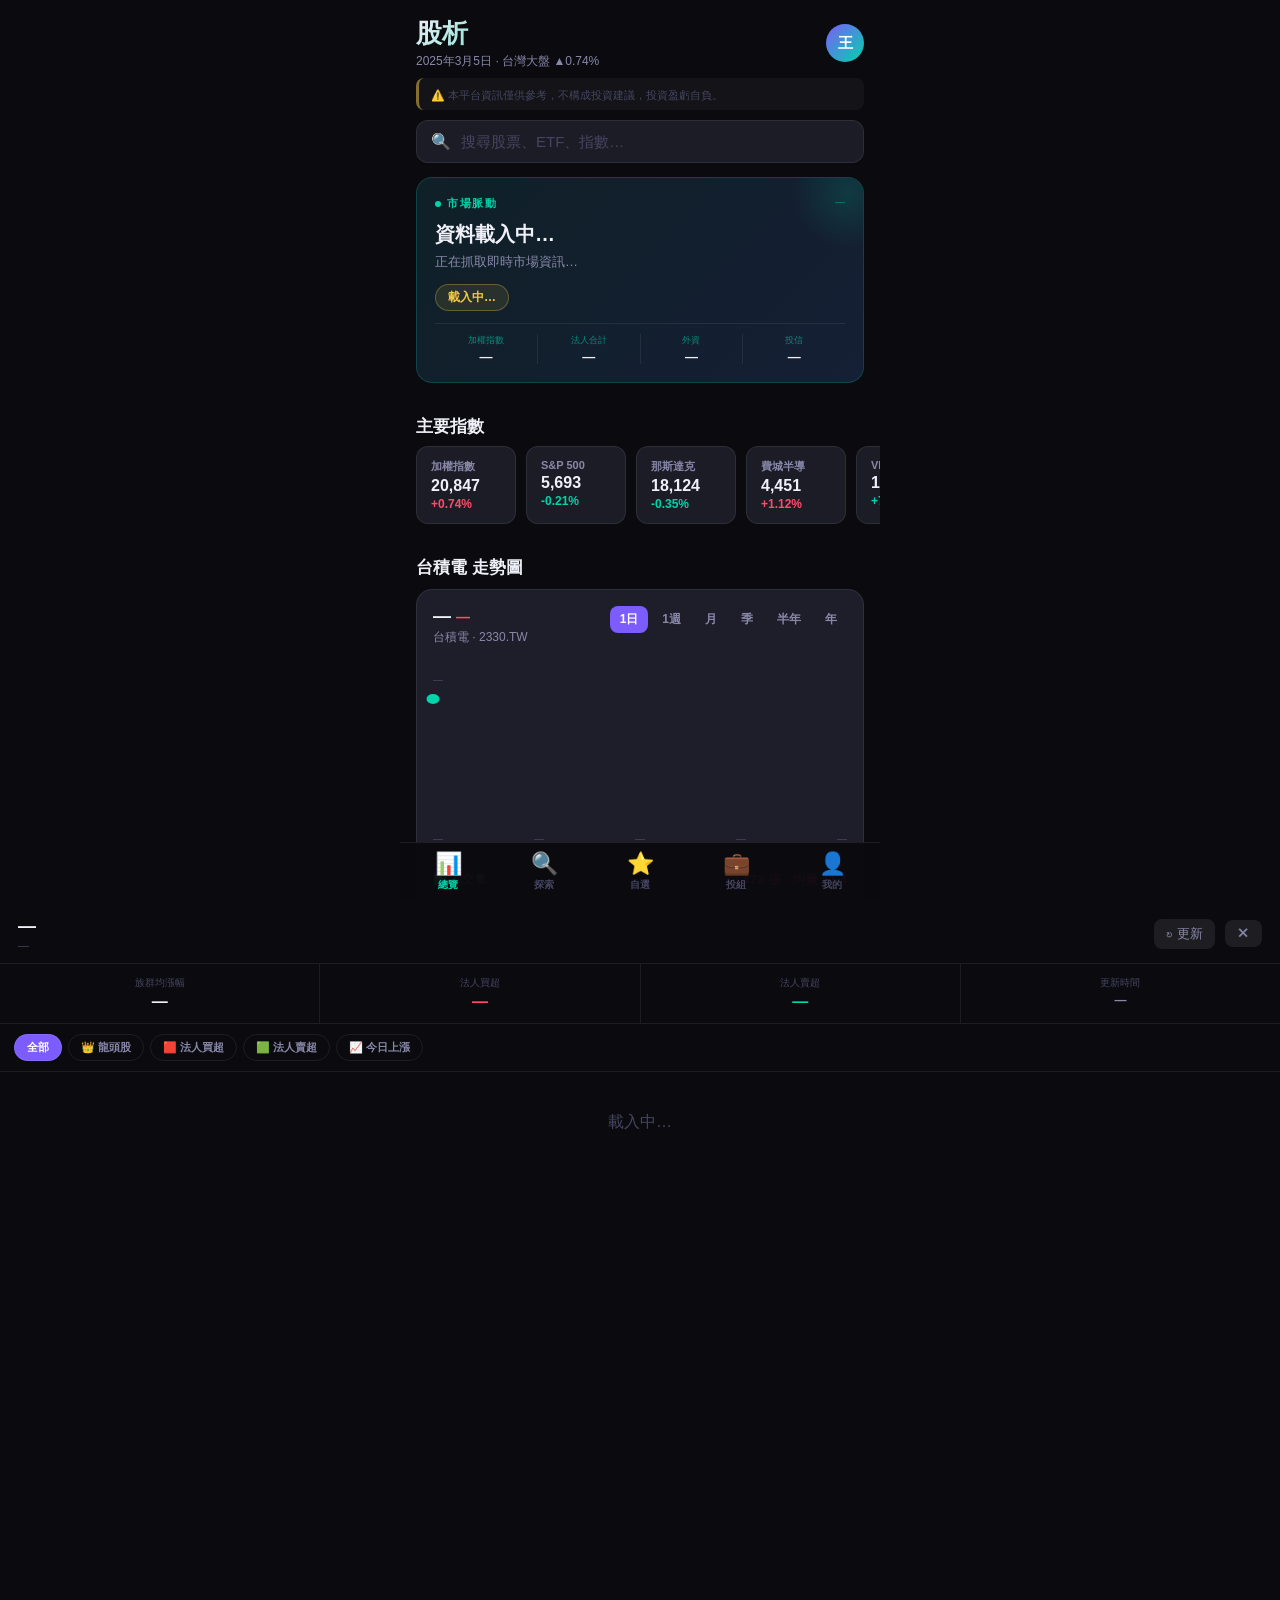
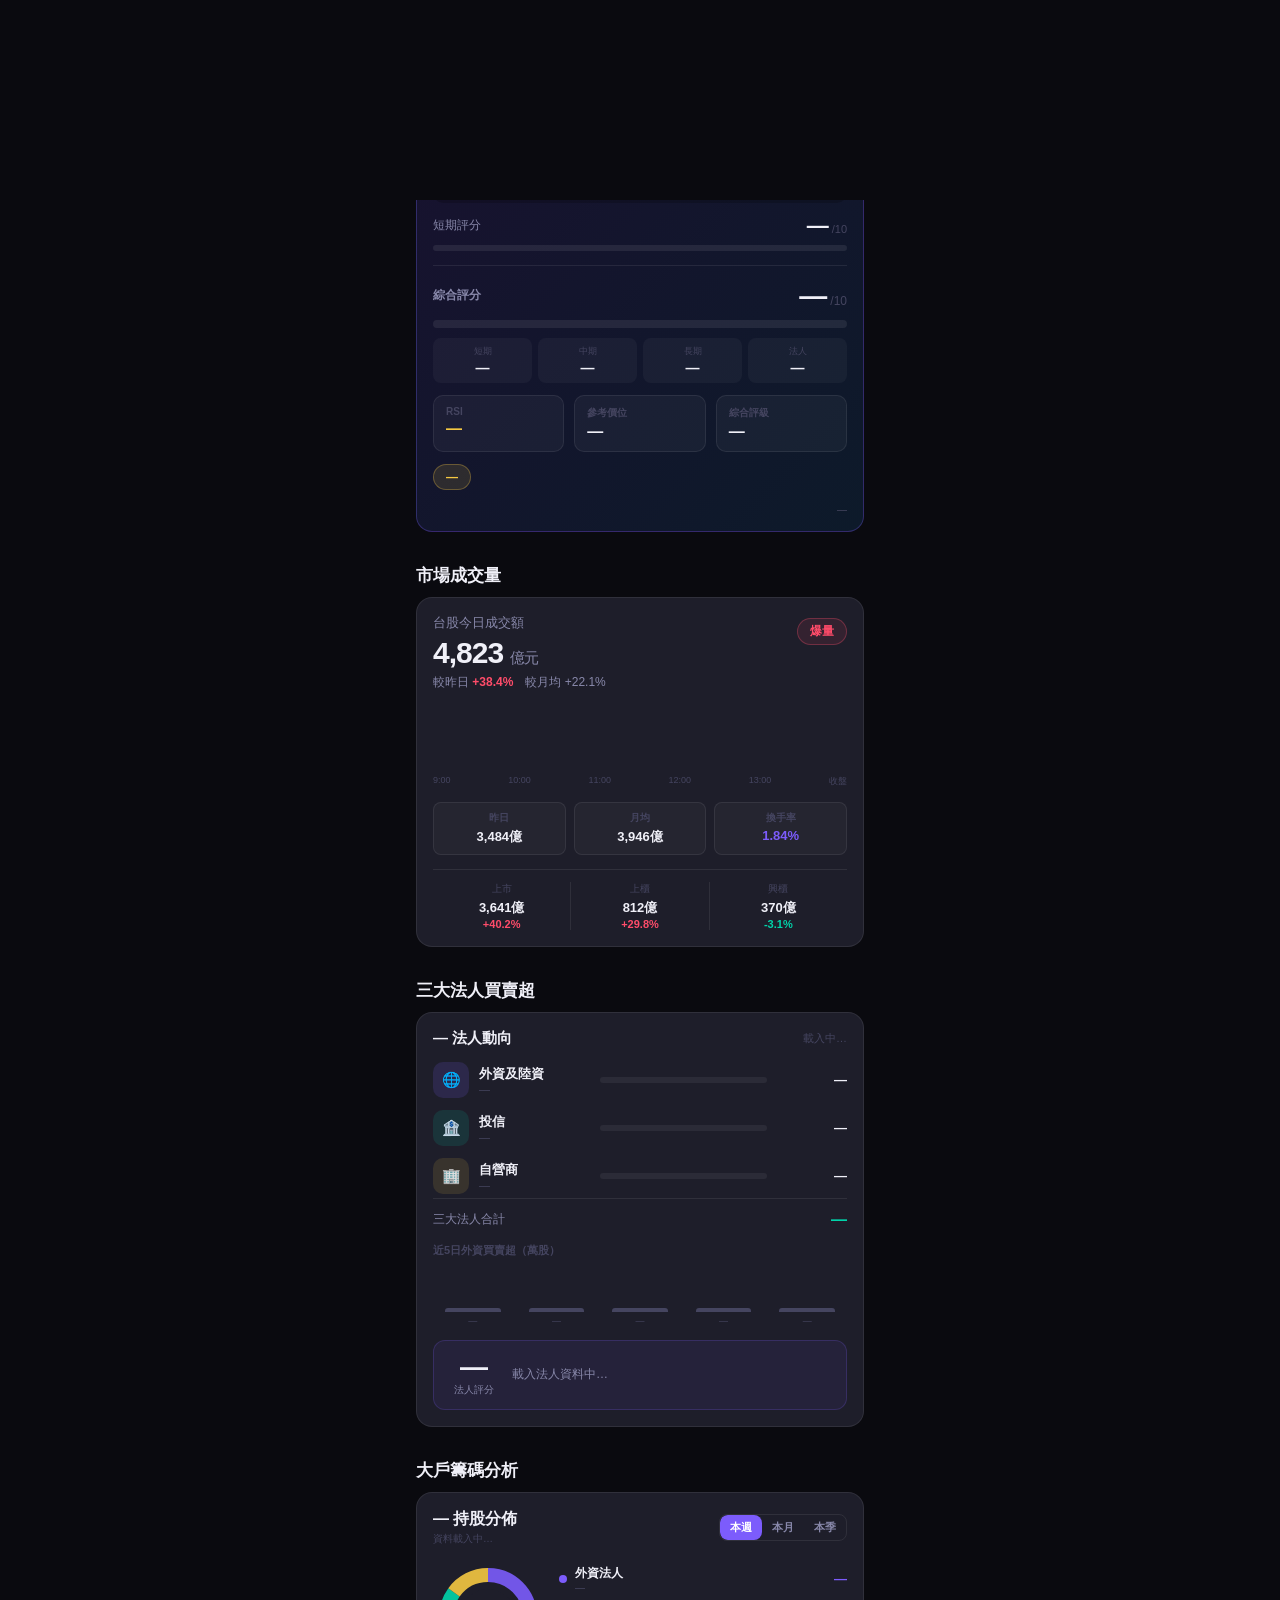
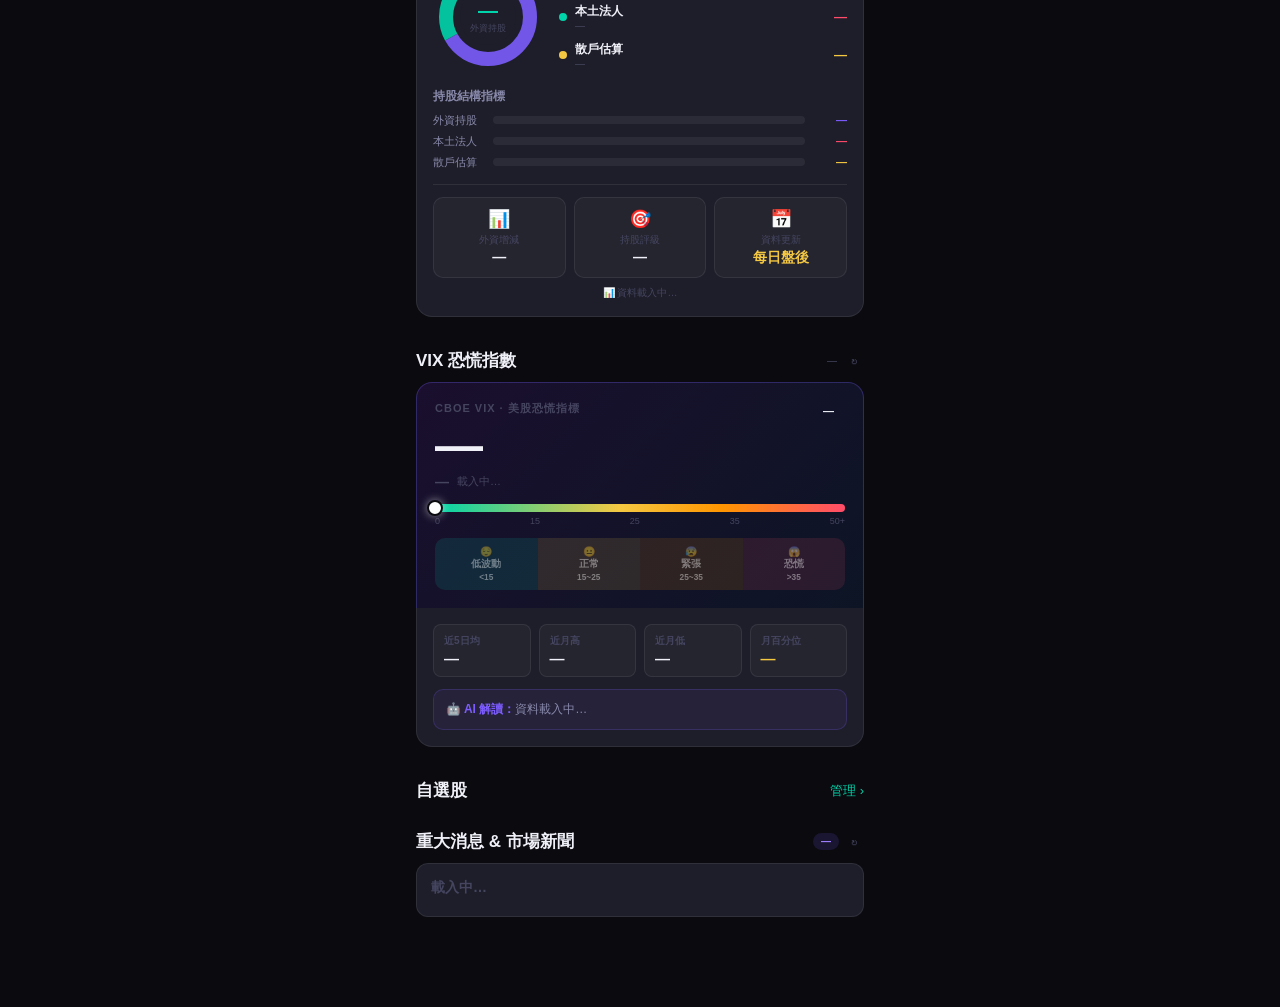
==== UPLOAD/index.html @ 4c070c3a "Add files via upload" ====
<!DOCTYPE html>
<html lang="zh-TW">
<head>
<meta charset="UTF-8">
<meta name="viewport" content="width=device-width, initial-scale=1, maximum-scale=1, user-scalable=no, viewport-fit=cover">
<title>股析 · StockAI</title>
<link rel="manifest" href="manifest.json">
<meta name="apple-mobile-web-app-capable" content="yes">
<meta name="apple-mobile-web-app-status-bar-style" content="black-translucent">
<meta name="apple-mobile-web-app-title" content="股析">
<meta name="theme-color" content="#0a0a0f">
<style>
*{margin:0;padding:0;box-sizing:border-box;-webkit-tap-highlight-color:transparent}
:root{
  --bg:#0a0a0f;--card:#1e1e2a;--surface:#1c1c26;
  --border:rgba(255,255,255,0.08);
  --green:#00d4aa;--red:#ff4c6a;--gold:#f5c842;--purple:#7c5cfc;
  --text:#f0f0f8;--text2:#8888aa;--text3:#454560;
}
html,body{background:var(--bg);color:var(--text);font-family:-apple-system,'Noto Sans TC',sans-serif;min-height:100vh;overflow-x:hidden}
#app{max-width:480px;margin:0 auto;padding-bottom:80px}
.page{display:none}.page.active{display:block}
.nav{position:fixed;bottom:0;left:50%;transform:translateX(-50%);width:100%;max-width:480px;background:rgba(10,10,15,0.96);border-top:1px solid var(--border);display:flex;z-index:999;padding-bottom:env(safe-area-inset-bottom,0px)}
.nav-btn{flex:1;display:flex;flex-direction:column;align-items:center;padding:10px 0 8px;gap:3px;cursor:pointer;border:none;background:none;color:var(--text3);transition:color .15s}
.nav-btn.active{color:var(--green)}
.nav-btn span:first-child{font-size:22px;line-height:1}
.nav-btn span:last-child{font-size:10px;font-weight:600}
.sec{display:flex;justify-content:space-between;align-items:center;padding:18px 16px 10px}
.sec h2{font-size:17px;font-weight:700}
.sec a{font-size:13px;color:var(--green);text-decoration:none}
.card{background:var(--card);border-radius:16px;border:1px solid var(--border);margin:0 16px 14px;padding:16px}
.header{display:flex;justify-content:space-between;align-items:center;padding:16px 16px 8px}
.header h1{font-size:26px;font-weight:800;background:linear-gradient(135deg,#f0f0f8,var(--green));-webkit-background-clip:text;-webkit-text-fill-color:transparent}
.header p{font-size:12px;color:var(--text2);margin-top:2px}
.avatar{width:38px;height:38px;border-radius:50%;background:linear-gradient(135deg,var(--purple),var(--green));display:flex;align-items:center;justify-content:center;font-weight:700;color:#fff;font-size:15px}
.search{margin:0 16px 14px;background:var(--surface);border-radius:12px;padding:11px 14px;display:flex;align-items:center;gap:10px;border:1px solid var(--border)}
.search input{background:none;border:none;outline:none;color:var(--text);font-size:15px;flex:1;font-family:inherit}
.search input::placeholder{color:var(--text3)}
#searchResults{display:none;margin:0 16px;background:var(--card);border-radius:12px;border:1px solid var(--border);overflow:hidden;margin-top:-10px;margin-bottom:14px;z-index:100;position:relative}
.pulse{background:linear-gradient(135deg,#0f2027,#151f35);border-radius:16px;margin:0 16px 14px;padding:18px;border:1px solid rgba(0,212,170,.2);position:relative;overflow:hidden}
.pulse::after{content:'';position:absolute;top:-40px;right:-40px;width:110px;height:110px;background:radial-gradient(circle,rgba(0,212,170,.15),transparent 70%);border-radius:50%}
.pulse-tag{font-size:11px;font-weight:700;color:var(--green);letter-spacing:1.5px;text-transform:uppercase;display:flex;align-items:center;gap:6px;margin-bottom:8px}
.dot{width:6px;height:6px;border-radius:50%;background:var(--green);animation:blink 1.5s infinite}
@keyframes blink{0%,100%{opacity:1}50%{opacity:.2}}
.pulse h3{font-size:20px;font-weight:700;margin-bottom:4px}
.pulse p{font-size:13px;color:var(--text2);margin-bottom:12px;line-height:1.5}
.chips-row{display:flex;gap:8px;flex-wrap:wrap}
.chip{padding:4px 12px;border-radius:999px;font-size:12px;font-weight:600;border:1px solid}
.chip.up{background:rgba(255,76,106,.1);color:var(--red);border-color:rgba(255,76,106,.3)}
.chip.dn{background:rgba(0,212,170,.1);color:var(--green);border-color:rgba(0,212,170,.3)}
.chip.nt{background:rgba(245,200,66,.1);color:var(--gold);border-color:rgba(245,200,66,.3)}
.index-row{display:flex;gap:10px;padding:0 16px 14px;overflow-x:auto;scrollbar-width:none}
.index-row::-webkit-scrollbar{display:none}
.idx{background:var(--surface);border-radius:12px;padding:12px 14px;min-width:100px;flex-shrink:0;border:1px solid var(--border)}
.idx .n{font-size:11px;color:var(--text2);font-weight:600}
.idx .v{font-size:16px;font-weight:700;margin:3px 0 2px}
.idx .c{font-size:12px;font-weight:600}
.stocks{display:flex;gap:12px;padding:0 16px 14px;overflow-x:auto;scrollbar-width:none}
.stocks::-webkit-scrollbar{display:none}
.scard{background:var(--card);border-radius:16px;padding:14px;min-width:148px;flex-shrink:0;border:1px solid var(--border);cursor:pointer;transition:border-color .2s,transform .15s;user-select:none}
.scard:active{transform:scale(.96)}
.scard.sel{border-color:rgba(0,212,170,.5);background:linear-gradient(135deg,#182830,#1e1e2a)}
.scard .tk{font-size:11px;color:var(--text2);font-weight:700;letter-spacing:.5px}
.scard .nm{font-size:14px;font-weight:600;margin:3px 0 8px}
.scard .pr{font-size:22px;font-weight:800;letter-spacing:-.5px}
.scard .ch{font-size:13px;font-weight:600;margin-top:2px}
.spark{margin-top:10px;height:36px}
.spark svg{width:100%;height:100%}
.chart-card{background:var(--card);border-radius:16px;margin:0 16px 14px;padding:16px;border:1px solid var(--border);position:relative}
.chart-top{display:flex;justify-content:space-between;align-items:flex-start;margin-bottom:14px}
.chart-top h3{font-size:18px;font-weight:800}
.chart-top p{font-size:12px;color:var(--text2);margin-top:2px}
.tabs{display:flex;gap:4px}
.tab{padding:5px 10px;border-radius:8px;font-size:12px;font-weight:600;color:var(--text2);background:none;border:none;cursor:pointer;font-family:inherit;transition:all .15s}
.tab.active{background:var(--purple);color:#fff}
.chart-area{width:100%;height:130px;display:block;overflow:visible}
.chart-time{display:flex;justify-content:space-between;font-size:10px;color:var(--text3);margin-top:4px}
.vol-sec{border-top:1px solid var(--border);margin-top:14px;padding-top:12px}
.vol-head{display:flex;justify-content:space-between;align-items:center;margin-bottom:8px}
.vol-head span:first-child{font-size:11px;font-weight:700;color:var(--text2);text-transform:uppercase;letter-spacing:.8px}
.vol-head span:last-child{font-size:13px;font-weight:700}
.vol-bars{display:flex;align-items:flex-end;gap:3px;height:48px}
.vb{flex:1;border-radius:3px 3px 0 0;min-height:3px;transition:height .5s ease}
.vol-signal{font-size:12px;color:var(--text2);margin-top:8px;line-height:1.5}
.ai-card{background:linear-gradient(135deg,#1a1030,#0d1a2a);border-radius:16px;margin:0 16px 14px;padding:16px;border:1px solid rgba(124,92,252,.3)}
.ai-tag{font-size:11px;font-weight:700;color:var(--purple);text-transform:uppercase;letter-spacing:1.5px;margin-bottom:8px}
.ai-card h3{font-size:16px;font-weight:700;margin-bottom:8px}
.ai-card p{font-size:13px;color:var(--text2);line-height:1.7;margin-bottom:14px}
.metrics{display:flex;gap:10px}
.metric{flex:1;background:rgba(255,255,255,.04);border-radius:10px;padding:10px 12px;border:1px solid var(--border)}
.metric .ml{font-size:10px;color:var(--text3);font-weight:600;text-transform:uppercase}
.metric .mv{font-size:16px;font-weight:700;margin-top:3px}
.sig{display:inline-flex;align-items:center;gap:4px;padding:5px 12px;border-radius:999px;font-size:12px;font-weight:700;margin-top:12px;border:1px solid;cursor:pointer}
.sig.buy{background:rgba(255,76,106,.12);color:var(--red);border-color:rgba(255,76,106,.3)}
.sig.sell{background:rgba(0,212,170,.12);color:var(--green);border-color:rgba(0,212,170,.3)}
.sig.hold{background:rgba(245,200,66,.12);color:var(--gold);border-color:rgba(245,200,66,.3)}
.inst-row-item{display:flex;align-items:center;gap:10px;margin-bottom:12px}
.inst-icon{width:36px;height:36px;border-radius:10px;display:flex;align-items:center;justify-content:center;font-size:15px;flex-shrink:0}
.inst-nm{font-size:13px;font-weight:600}
.inst-sub{font-size:11px;color:var(--text3)}
.bar-wrap{flex:1.5}
.bar-track{height:6px;background:rgba(255,255,255,.06);border-radius:999px;overflow:hidden}
.bar-fill{height:100%;border-radius:999px;transition:width .8s ease}
.inst-amt{font-size:13px;font-weight:700;text-align:right;min-width:70px}
.inst-total{display:flex;justify-content:space-between;padding-top:12px;border-top:1px solid var(--border);margin-top:4px}
.inst-total span:first-child{font-size:12px;color:var(--text2)}
.inst-total span:last-child{font-size:16px;font-weight:700;color:var(--green)}
.five-day{display:flex;gap:4px;margin-top:14px}
.fd-col{flex:1;display:flex;flex-direction:column;align-items:center;gap:4px}
.fd-bar-wrap{height:40px;width:100%;display:flex;align-items:flex-end;justify-content:center}
.fd-bar{width:70%;border-radius:3px 3px 0 0}
.fd-bar.pos{background:var(--red);opacity:.8}
.fd-bar.neg{background:var(--green);opacity:.8;border-radius:0 0 3px 3px;align-self:flex-start}
.fd-lbl{font-size:9px;color:var(--text3)}
.donut-wrap{display:flex;align-items:center;gap:16px;margin-bottom:16px}
.donut{position:relative;width:110px;height:110px;flex-shrink:0}
.donut svg{width:110px;height:110px}
.donut-center{position:absolute;top:50%;left:50%;transform:translate(-50%,-50%);text-align:center}
.donut-center .dp{font-size:20px;font-weight:800;color:var(--green)}
.donut-center .dl{font-size:9px;color:var(--text3)}
.legend{flex:1;display:flex;flex-direction:column;gap:10px}
.leg-row{display:flex;align-items:center;gap:8px}
.leg-dot{width:8px;height:8px;border-radius:50%;flex-shrink:0}
.leg-nm{font-size:12px;font-weight:600}
.leg-sub{font-size:10px;color:var(--text3)}
.leg-pct{font-size:13px;font-weight:700;margin-left:auto}
.conc-row{display:flex;align-items:center;gap:8px;margin-bottom:6px}
.conc-lbl{font-size:11px;color:var(--text2);width:52px;flex-shrink:0}
.conc-track{flex:1;height:8px;background:rgba(255,255,255,.06);border-radius:999px;overflow:hidden}
.conc-fill{height:100%;border-radius:999px;transition:width .8s ease}
.conc-val{font-size:11px;font-weight:700;width:34px;text-align:right}
.trend-boxes{display:flex;gap:8px;margin-top:14px;padding-top:12px;border-top:1px solid var(--border)}
.tbox{flex:1;background:rgba(255,255,255,.03);border-radius:10px;padding:10px;border:1px solid var(--border);text-align:center}
.tbox .ti{font-size:18px;margin-bottom:3px}
.tbox .tl{font-size:10px;color:var(--text3)}
.tbox .tv{font-size:14px;font-weight:700;margin-top:2px}
.vix-wrap{margin:0 16px 14px}
/* ── 先行指標 ── */
.leading-card{background:var(--card);border-radius:16px;margin:0 16px 14px;padding:16px;border:1px solid var(--border)}
.li-analysis{background:rgba(124,92,252,.08);border:1px solid rgba(124,92,252,.2);border-radius:10px;padding:11px 13px;font-size:12px;color:var(--text2);line-height:1.7}
.li-tab{transition:all .2s}
.vix-top{background:linear-gradient(135deg,#1a0f2e,#0d1525);border-radius:16px 16px 0 0;padding:18px;border:1px solid rgba(124,92,252,.3);border-bottom:none;position:relative;overflow:hidden}
.vix-bottom{background:var(--card);border-radius:0 0 16px 16px;padding:16px;border:1px solid var(--border);border-top:none}
.vix-num{font-size:48px;font-weight:800;letter-spacing:-2px;line-height:1}
.vix-unit{font-size:16px;font-weight:500;color:var(--text2)}
.vix-badge{padding:4px 10px;border-radius:999px;font-size:11px;font-weight:700;letter-spacing:1px}
.vix-badge.low{background:rgba(0,212,170,.15);color:var(--green);border:1px solid rgba(0,212,170,.3)}
.gauge-track{height:8px;border-radius:999px;background:linear-gradient(90deg,#00d4aa 0%,#f5c842 45%,#ff9500 70%,#ff4c6a 100%);position:relative;margin:14px 0 4px}
.gauge-needle{position:absolute;top:50%;transform:translateX(-50%) translateY(-50%);width:16px;height:16px;background:#fff;border-radius:50%;border:2px solid var(--bg);box-shadow:0 0 8px rgba(255,255,255,.5);transition:left .8s cubic-bezier(.34,1.56,.64,1)}
.gauge-labels{display:flex;justify-content:space-between;font-size:9px;color:var(--text3)}
.vix-zones{display:flex;border-radius:10px;overflow:hidden;margin-top:12px}
.vzone{flex:1;padding:8px 4px;text-align:center;font-size:10px;font-weight:600;color:rgba(255,255,255,.4)}
.vzone.z1{background:rgba(0,212,170,.12)}.vzone.z2{background:rgba(245,200,66,.12)}.vzone.z3{background:rgba(255,149,0,.12)}.vzone.z4{background:rgba(255,76,106,.12)}
.vzone.active.z1{background:rgba(0,212,170,.3);color:var(--green)}.vzone.active.z2{background:rgba(245,200,66,.3);color:var(--gold)}.vzone.active.z3{background:rgba(255,149,0,.3);color:#ff9500}.vzone.active.z4{background:rgba(255,76,106,.3);color:var(--red)}
.vix-stats{display:flex;gap:8px;margin-bottom:12px}
.vstat{flex:1;background:rgba(255,255,255,.03);border-radius:8px;padding:9px 10px;border:1px solid var(--border)}
.vstat .vl{font-size:10px;color:var(--text3);font-weight:600}
.vstat .vv{font-size:15px;font-weight:700;margin-top:2px}
.vix-note{background:rgba(124,92,252,.08);border-radius:10px;padding:10px 12px;border:1px solid rgba(124,92,252,.2);font-size:12px;color:var(--text2);line-height:1.6}
.vol-card{background:var(--card);border-radius:16px;margin:0 16px 14px;padding:16px;border:1px solid var(--border)}
.vol-big{font-size:30px;font-weight:800;letter-spacing:-1px}
.vol-big span{font-size:15px;font-weight:500;color:var(--text2)}
.market-bars{display:flex;align-items:flex-end;gap:4px;height:64px;margin:14px 0 6px}
.mb{flex:1;border-radius:3px 3px 0 0;min-height:4px}
.vol-time-row{display:flex;justify-content:space-between;font-size:9px;color:var(--text3);margin-bottom:14px}
.vol-stats3{display:flex;gap:8px;margin-bottom:14px}
.vs3{flex:1;background:rgba(255,255,255,.03);border-radius:8px;padding:8px 10px;border:1px solid var(--border);text-align:center}
.vs3 .vsl{font-size:10px;color:var(--text3);font-weight:600}
.vs3 .vsv{font-size:13px;font-weight:700;margin-top:3px}
.breakdown{display:flex;gap:0;padding-top:12px;border-top:1px solid var(--border)}
.bdi{flex:1;text-align:center}
.bdi .bdl{font-size:10px;color:var(--text3)}
.bdi .bdv{font-size:13px;font-weight:700;margin-top:3px}
.bdi .bdc{font-size:11px;font-weight:600;margin-top:1px}
.bdiv{width:1px;background:var(--border)}
.wrow{display:flex;align-items:center;gap:12px;padding:14px;background:var(--card);border-radius:12px;margin:0 16px 10px;border:1px solid var(--border);cursor:pointer;transition:background .15s}
.wrow:active{background:var(--surface)}
.wi{flex:1}
.wi .wt{font-size:15px;font-weight:700}
.wi .ws{font-size:12px;color:var(--text2);margin-top:2px}
.wmini{width:50px;height:32px;flex-shrink:0}
.wr{text-align:right}
.wr .wp{font-size:16px;font-weight:700}
.wr .wc{font-size:12px;font-weight:600;margin-top:2px}
.nitem{display:flex;align-items:flex-start;gap:12px;padding:14px;background:var(--card);border-radius:12px;margin:0 16px 10px;border:1px solid var(--border);cursor:pointer;transition:background .15s,border-color .15s}
.nitem:hover{background:rgba(124,92,252,.06);border-color:rgba(124,92,252,.3)}
.nitem:active{background:var(--surface)}
.nitem .nt{font-size:14px;font-weight:600;line-height:1.4;margin-bottom:4px}
.nitem .ns{font-size:11px;color:var(--text3)}
.ncat{padding:3px 8px;border-radius:6px;font-size:10px;font-weight:700;letter-spacing:.5px;white-space:nowrap;flex-shrink:0;align-self:flex-start;margin-top:2px}
.ncat.tech{background:rgba(0,212,170,.15);color:var(--green)}
.ncat.macro{background:rgba(124,92,252,.2);color:var(--purple)}
.ncat.finance{background:rgba(245,200,66,.15);color:var(--gold)}
.sector-grid{display:grid;grid-template-columns:1fr 1fr;gap:10px;margin-bottom:20px}
.sector-btn{background:var(--card);border:1px solid var(--border);border-radius:12px;padding:14px;cursor:pointer;text-align:left;width:100%;transition:all .2s;font-family:inherit}
.sector-btn:active,.sector-btn.active{background:var(--surface);border-color:var(--purple)}
.sb-icon{font-size:24px;margin-bottom:6px}
.sb-name{font-size:14px;font-weight:600;color:var(--text)}
.sb-chg{font-size:12px;font-weight:600;margin-top:2px}
/* ── 族群底頁 Drawer ── */
.sector-drawer{position:fixed;inset:0;z-index:1100;display:flex;flex-direction:column;background:var(--bg);transform:translateY(100%);transition:transform .35s cubic-bezier(.4,0,.2,1)}
.sector-drawer.open{transform:translateY(0)}
.sector-drawer-header{display:flex;align-items:center;justify-content:space-between;padding:16px 18px 12px;border-bottom:1px solid var(--border);flex-shrink:0}
.sector-drawer-body{flex:1;overflow-y:auto;padding:0 0 80px}
/* 股票卡 */
.sstock-card{display:flex;align-items:center;padding:13px 16px;border-bottom:1px solid rgba(255,255,255,.04);cursor:pointer;transition:background .15s;gap:10px}
.sstock-card:active{background:rgba(255,255,255,.05)}
.sstock-badge{font-size:9px;font-weight:700;padding:2px 6px;border-radius:4px;white-space:nowrap;flex-shrink:0}
.badge-leader{background:rgba(245,200,66,.2);color:var(--gold)}
.badge-buy{background:rgba(255,76,106,.15);color:var(--red)}
.badge-sell{background:rgba(0,212,170,.15);color:var(--green)}
.badge-watch{background:rgba(124,92,252,.15);color:var(--purple)}
/* Loading skeleton */
.sstock-skeleton{animation:pulse 1.4s ease-in-out infinite}
@keyframes pulse{0%,100%{opacity:.4}50%{opacity:1}}
.rank-row{display:flex;align-items:center;gap:12px;padding:12px;background:var(--card);border-radius:12px;border:1px solid var(--border);margin-bottom:8px;cursor:pointer;transition:background .15s,border-color .15s}
.rank-row:hover{border-color:rgba(124,92,252,.35)}
.rank-row:active{background:var(--surface)}
.rank-no{width:24px;font-size:13px;font-weight:700;color:var(--text3);text-align:center}
.rank-nm{font-size:14px;font-weight:600}
.rank-sub{font-size:11px;color:var(--text2);margin-top:2px}
.rank-right{text-align:right;margin-left:auto;flex-shrink:0}
.rank-right .rp{font-size:15px;font-weight:700}
.rank-right .rc{font-size:12px;font-weight:600;margin-top:1px}
/* 趨勢標籤 */
.trend-tag{display:inline-flex;align-items:center;gap:3px;font-size:9px;font-weight:700;padding:2px 6px;border-radius:4px;white-space:nowrap;flex-shrink:0}
.trend-tag.breakout{background:rgba(255,76,106,.15);color:#ff4c6a;border:1px solid rgba(255,76,106,.3)}
.trend-tag.volume{background:rgba(245,200,66,.15);color:#f5c842;border:1px solid rgba(245,200,66,.3)}
.trend-tag.foreign{background:rgba(124,92,252,.15);color:#a080ff;border:1px solid rgba(124,92,252,.3)}
.trend-tag.momentum{background:rgba(0,212,170,.15);color:#00d4aa;border:1px solid rgba(0,212,170,.3)}
/* 股票頁趨勢條 */
.stock-trend-bar{display:flex;flex-wrap:wrap;gap:5px;margin-top:6px;min-height:20px}
.pnl-card{background:linear-gradient(135deg,#0f2027,#151f35);border-radius:16px;margin:0 16px 14px;padding:20px;border:1px solid rgba(0,212,170,.2)}
.pnl-label{font-size:11px;color:var(--text2);font-weight:600;margin-bottom:4px}
.pnl-val{font-size:36px;font-weight:800;letter-spacing:-1px}
.holding-row{display:flex;align-items:center;padding:14px;background:var(--card);border-radius:12px;margin:0 16px 10px;border:1px solid var(--border)}
.holding-row .ht{font-size:14px;font-weight:700}
.holding-row .hs{font-size:12px;color:var(--text2);margin-top:2px}
.hright{text-align:right;margin-left:auto}
.hright .hv{font-size:15px;font-weight:700}
.hright .hp{font-size:12px;font-weight:600;margin-top:2px}
.profile-hero{padding:30px 16px 20px;text-align:center}
.prof-av{width:72px;height:72px;border-radius:50%;background:linear-gradient(135deg,var(--purple),var(--green));display:flex;align-items:center;justify-content:center;font-size:28px;font-weight:700;color:#fff;margin:0 auto 12px}
.pref-item{display:flex;align-items:center;gap:14px;padding:16px;background:var(--card);border-radius:12px;margin:0 16px 10px;border:1px solid var(--border);cursor:pointer;transition:background .15s}
.pref-item:active{background:var(--surface)}
.pref-icon{width:36px;height:36px;border-radius:10px;display:flex;align-items:center;justify-content:center;font-size:18px;flex-shrink:0}
.pref-t{font-size:14px;font-weight:600}
.pref-s{font-size:12px;color:var(--text2);margin-top:2px}
.toast{position:fixed;top:60px;left:50%;transform:translateX(-50%) translateY(-20px);background:rgba(30,30,42,.96);border:1px solid var(--border);border-radius:12px;padding:10px 18px;font-size:13px;font-weight:600;color:var(--text);z-index:9999;opacity:0;transition:opacity .3s,transform .3s;pointer-events:none;white-space:nowrap}
.toast.show{opacity:1;transform:translateX(-50%) translateY(0)}
/* ── 台灣股市慣例：紅漲綠跌 ── */
.up{color:var(--red)}.dn{color:var(--green)}.gold{color:var(--gold)}.purple{color:var(--purple)}
</style>
</head>
<body>
<div id="app">

<!-- ═══ PAGE: 總覽 ═══ -->
<div class="page active" id="page-home">
  <div class="header">
    <div><h1>股析</h1><p id="hdr-sub">2025年3月5日 · 台灣大盤 ▲0.74%</p></div>
    <div class="avatar">王</div>
  </div>
  <!-- 常駐免責聲明 -->
  <div style="margin:0 16px 10px;padding:7px 12px;background:rgba(255,255,255,.04);border-radius:8px;border-left:3px solid rgba(245,200,66,.5)">
    <span style="font-size:11px;color:var(--text3)">⚠️ 本平台資訊僅供參考，不構成投資建議，投資盈虧自負。</span>
  </div>
  <div class="search">
    <span style="font-size:16px;color:var(--text3)">🔍</span>
    <input type="text" id="searchInput" placeholder="搜尋股票、ETF、指數…" oninput="onSearch(this.value)">
  </div>
  <div id="searchResults"></div>

  <div class="pulse">
    <div style="display:flex;justify-content:space-between;align-items:flex-start;margin-bottom:2px">
      <div class="pulse-tag"><div class="dot"></div>市場脈動</div>
      <span style="font-size:10px;color:rgba(0,212,170,.5)" id="pulseTime">—</span>
    </div>
    <h3 id="pulseTitle">資料載入中…</h3>
    <p id="pulseBody" style="font-size:13px;color:var(--text2);margin-bottom:12px;line-height:1.5">正在抓取即時市場資訊…</p>
    <div class="chips-row" id="pulseChips">
      <span class="chip nt">載入中…</span>
    </div>
    <!-- 脈動指標列 -->
    <div style="display:flex;gap:0;margin-top:12px;border-top:1px solid rgba(255,255,255,.07);padding-top:10px" id="pulseMeta">
      <div style="flex:1;text-align:center;border-right:1px solid rgba(255,255,255,.07)">
        <div style="font-size:9px;color:rgba(0,212,170,.6);margin-bottom:2px">加權指數</div>
        <div style="font-size:13px;font-weight:700" id="pmTwse">—</div>
      </div>
      <div style="flex:1;text-align:center;border-right:1px solid rgba(255,255,255,.07)">
        <div style="font-size:9px;color:rgba(0,212,170,.6);margin-bottom:2px">法人合計</div>
        <div style="font-size:13px;font-weight:700" id="pmInst">—</div>
      </div>
      <div style="flex:1;text-align:center;border-right:1px solid rgba(255,255,255,.07)">
        <div style="font-size:9px;color:rgba(0,212,170,.6);margin-bottom:2px">外資</div>
        <div style="font-size:13px;font-weight:700" id="pmForeign">—</div>
      </div>
      <div style="flex:1;text-align:center">
        <div style="font-size:9px;color:rgba(0,212,170,.6);margin-bottom:2px">投信</div>
        <div style="font-size:13px;font-weight:700" id="pmTrust">—</div>
      </div>
    </div>
  </div>

  <div class="sec" style="padding-bottom:8px"><h2>主要指數</h2></div>
  <div class="index-row">
    <div class="idx"><div class="n">加權指數</div><div class="v">20,847</div><div class="c up">+0.74%</div></div>
    <div class="idx"><div class="n">S&amp;P 500</div><div class="v">5,693</div><div class="c dn">-0.21%</div></div>
    <div class="idx"><div class="n">那斯達克</div><div class="v">18,124</div><div class="c dn">-0.35%</div></div>
    <div class="idx"><div class="n">費城半導</div><div class="v">4,451</div><div class="c up">+1.12%</div></div>
    <div class="idx"><div class="n">VIX</div><div class="v">18.42</div><div class="c dn">+7.2%</div></div>
  </div>


  <div class="sec"><h2 id="chartTitle">台積電 走勢圖</h2></div>
  <div class="chart-card">
    <div class="chart-top">
      <div>
        <h3 id="chartPrice">— <span class="up" style="font-size:14px">—</span></h3>
        <p id="chartSub" style="font-size:12px;color:var(--text2)">台積電 · 2330.TW</p>
        <div class="stock-trend-bar" id="stockTrendBar"></div>
        <p id="fresh-quote" style="font-size:10px;color:var(--text3);margin-top:2px">—</p>
        <div id="trendTip" style="display:none;font-size:10px;color:var(--text3);background:rgba(0,0,0,.6);border-radius:6px;padding:6px 8px;margin-top:4px;line-height:1.7;white-space:pre-wrap"></div>
      </div>
      <div class="tabs">
        <button class="tab active" onclick="setTab(this,'1D')">1日</button>
        <button class="tab" onclick="setTab(this,'1W')">1週</button>
        <button class="tab" onclick="setTab(this,'1M')">月</button>
        <button class="tab" onclick="setTab(this,'3M')">季</button>
        <button class="tab" onclick="setTab(this,'6M')">半年</button>
        <button class="tab" onclick="setTab(this,'1Y')">年</button>
      </div>
    </div>
    <svg class="chart-area" id="chartSvg" viewBox="0 0 320 130" preserveAspectRatio="none"
         onmousemove="chartHover(event)" onmouseleave="chartLeave()" ontouchmove="chartTouch(event)" ontouchend="chartLeave()">
      <defs><linearGradient id="cg" x1="0" y1="0" x2="0" y2="1"><stop offset="0%" stop-color="#00d4aa" stop-opacity=".3" id="cgStop"/><stop offset="100%" stop-color="#00d4aa" stop-opacity="0"/></linearGradient></defs>
      <path id="chartFill" fill="url(#cg)"/>
      <path id="chartLine" fill="none" stroke="#00d4aa" stroke-width="2.5" stroke-linejoin="round" stroke-linecap="round"/>
      <!-- crosshair -->
      <line id="chartCross" x1="0" y1="0" x2="0" y2="130" stroke="rgba(255,255,255,.25)" stroke-width="1" stroke-dasharray="3,3" display="none"/>
      <circle id="chartHoverDot" r="4" fill="white" stroke="#00d4aa" stroke-width="2" display="none"/>
      <circle id="chartDot" r="5" fill="#00d4aa"/>
    </svg>
    <!-- 懸浮 tooltip -->
    <div id="chartTooltip" style="display:none;position:absolute;background:rgba(20,20,35,.92);border:1px solid rgba(255,255,255,.15);border-radius:8px;padding:6px 10px;font-size:11px;pointer-events:none;z-index:10;white-space:nowrap">
      <div style="font-weight:700;color:var(--text)" id="ttPrice">—</div>
      <div style="color:var(--text3)" id="ttDate">—</div>
    </div>
    <div class="chart-time" id="chartTime"><span>—</span><span>—</span><span>—</span><span>—</span><span>—</span></div>
    <div class="vol-sec">
      <div class="vol-head"><span>📊 成交量</span><span id="stockVolText" class="up">38,472 張 · 均量 ×1.4</span></div>
      <div class="vol-bars" id="volBars"></div>
      <div class="vol-signal" id="volSignal">📊 <strong class="up">技術面參考</strong> — 投資決策請自行判斷，風險自負</div>
    </div>
  </div>

  <!-- ═══ 先行指標模組 ═══ -->
  <div class="sec" style="display:flex;justify-content:space-between;align-items:center">
    <h2>🔭 先行指標</h2>
    <div style="display:flex;gap:6px;align-items:center">
      <span style="font-size:10px;color:var(--text3)" id="leadingUpdateTime">—</span>
      <button onclick="loadLeadingIndicators(true)" style="background:none;border:none;color:var(--text3);font-size:14px;cursor:pointer;padding:2px 6px">↻</button>
    </div>
  </div>

  <!-- Tab 切換列 -->
  <div style="display:flex;gap:0;margin:0 16px 12px;background:var(--card);border-radius:12px;padding:4px;border:1px solid var(--border)">
    <button class="li-tab active" onclick="switchLeadingTab(this,'option')"  style="flex:1;padding:7px 4px;border:none;border-radius:8px;font-size:12px;font-weight:700;cursor:pointer;font-family:inherit;transition:all .2s;background:var(--purple);color:#fff">📊 選擇權</button>
    <button class="li-tab"       onclick="switchLeadingTab(this,'futures')" style="flex:1;padding:7px 4px;border:none;border-radius:8px;font-size:12px;font-weight:700;cursor:pointer;font-family:inherit;transition:all .2s;background:none;color:var(--text3)">📈 期貨籌碼</button>
    <button class="li-tab"       onclick="switchLeadingTab(this,'margin')"  style="flex:1;padding:7px 4px;border:none;border-radius:8px;font-size:12px;font-weight:700;cursor:pointer;font-family:inherit;transition:all .2s;background:none;color:var(--text3)">💳 融資融券</button>
  </div>

  <!-- ① 選擇權 PCR -->
  <div id="li-option" class="li-panel">
    <div class="leading-card">
      <!-- 數值列 -->
      <div style="display:flex;gap:0;margin-bottom:14px">
        <div style="flex:1;text-align:center;border-right:1px solid var(--border)">
          <div style="font-size:9px;color:var(--text3);margin-bottom:3px">Put/Call 未平倉比</div>
          <div style="font-size:22px;font-weight:800" id="pcrVal">—</div>
          <div style="font-size:11px;margin-top:2px" id="pcrChg">—</div>
        </div>
        <div style="flex:1;text-align:center;border-right:1px solid var(--border)">
          <div style="font-size:9px;color:var(--text3);margin-bottom:3px">外資Call未平倉</div>
          <div style="font-size:16px;font-weight:700;color:var(--red)" id="callOI">—</div>
          <div style="font-size:10px;color:var(--text3)" id="callChg">日變化 —</div>
        </div>
        <div style="flex:1;text-align:center">
          <div style="font-size:9px;color:var(--text3);margin-bottom:3px">外資Put未平倉</div>
          <div style="font-size:16px;font-weight:700;color:var(--green)" id="putOI">—</div>
          <div style="font-size:10px;color:var(--text3)" id="putChg">日變化 —</div>
        </div>
      </div>
      <!-- PCR 折線圖 -->
      <div style="position:relative;margin-bottom:6px">
        <svg id="pcrChart" viewBox="0 0 320 80" preserveAspectRatio="none" style="width:100%;height:80px;display:block">
          <defs>
            <linearGradient id="pcrGrad" x1="0" y1="0" x2="0" y2="1">
              <stop offset="0%" stop-color="#7c5cfc" stop-opacity=".3"/>
              <stop offset="100%" stop-color="#7c5cfc" stop-opacity="0"/>
            </linearGradient>
          </defs>
          <!-- 中性基準線 1.0 -->
          <line id="pcrBaseLine" x1="0" y1="40" x2="320" y2="40" stroke="rgba(255,255,255,.1)" stroke-width="1" stroke-dasharray="4,4"/>
          <path id="pcrFill" fill="url(#pcrGrad)"/>
          <path id="pcrLine" fill="none" stroke="#7c5cfc" stroke-width="2" stroke-linejoin="round"/>
          <circle id="pcrDot" r="4" fill="#7c5cfc"/>
        </svg>
        <div style="display:flex;justify-content:space-between;font-size:9px;color:var(--text3);margin-top:2px" id="pcrTimeAxis"></div>
      </div>
      <!-- 多空區域標籤 -->
      <div style="display:flex;gap:6px;margin-bottom:12px">
        <span style="flex:1;text-align:center;font-size:10px;padding:4px;border-radius:6px;background:rgba(255,76,106,.08);color:var(--red)">PCR &lt; 0.8 多方</span>
        <span style="flex:1;text-align:center;font-size:10px;padding:4px;border-radius:6px;background:rgba(255,255,255,.05);color:var(--text3)">0.8~1.2 中性</span>
        <span style="flex:1;text-align:center;font-size:10px;padding:4px;border-radius:6px;background:rgba(0,212,170,.08);color:var(--green)">PCR &gt; 1.2 空方</span>
      </div>
      <!-- AI 分析 -->
      <div class="li-analysis" id="optionAnalysis">
        <span class="purple">🤖 AI 解讀：</span>資料載入中…
      </div>
    </div>
  </div>

  <!-- ② 期貨籌碼 -->
  <div id="li-futures" class="li-panel" style="display:none">
    <div class="leading-card">
      <div style="display:flex;gap:0;margin-bottom:14px">
        <div style="flex:1;text-align:center;border-right:1px solid var(--border)">
          <div style="font-size:9px;color:var(--text3);margin-bottom:3px">外資期貨淨部位</div>
          <div style="font-size:20px;font-weight:800" id="futNetPos">—</div>
          <div style="font-size:11px;margin-top:2px" id="futNetChg">日變化 —</div>
        </div>
        <div style="flex:1;text-align:center;border-right:1px solid var(--border)">
          <div style="font-size:9px;color:var(--text3);margin-bottom:3px">外資多單</div>
          <div style="font-size:16px;font-weight:700;color:var(--red)" id="futLong">—</div>
          <div style="font-size:10px;color:var(--text3)" id="futLongChg">—</div>
        </div>
        <div style="flex:1;text-align:center">
          <div style="font-size:9px;color:var(--text3);margin-bottom:3px">外資空單</div>
          <div style="font-size:16px;font-weight:700;color:var(--green)" id="futShort">—</div>
          <div style="font-size:10px;color:var(--text3)" id="futShortChg">—</div>
        </div>
      </div>
      <!-- 期貨淨部位折線 -->
      <div style="position:relative;margin-bottom:6px">
        <svg id="futChart" viewBox="0 0 320 80" preserveAspectRatio="none" style="width:100%;height:80px;display:block">
          <defs>
            <linearGradient id="futGrad" x1="0" y1="0" x2="0" y2="1">
              <stop offset="0%" stop-color="#ff4c6a" stop-opacity=".25" id="futGradStop"/>
              <stop offset="100%" stop-color="#ff4c6a" stop-opacity="0"/>
            </linearGradient>
          </defs>
          <line x1="0" y1="40" x2="320" y2="40" stroke="rgba(255,255,255,.1)" stroke-width="1" stroke-dasharray="4,4"/>
          <path id="futFill" fill="url(#futGrad)"/>
          <path id="futLine" fill="none" stroke="#ff4c6a" stroke-width="2" stroke-linejoin="round"/>
          <circle id="futDot" r="4" fill="#ff4c6a"/>
        </svg>
        <div style="display:flex;justify-content:space-between;font-size:9px;color:var(--text3);margin-top:2px" id="futTimeAxis"></div>
      </div>
      <!-- 投信/自營商列 -->
      <div style="display:flex;gap:8px;margin-bottom:12px">
        <div style="flex:1;background:rgba(255,255,255,.04);border-radius:8px;padding:8px;text-align:center">
          <div style="font-size:9px;color:var(--text3);margin-bottom:3px">投信淨部位</div>
          <div style="font-size:14px;font-weight:700" id="futTrustNet">—</div>
        </div>
        <div style="flex:1;background:rgba(255,255,255,.04);border-radius:8px;padding:8px;text-align:center">
          <div style="font-size:9px;color:var(--text3);margin-bottom:3px">自營商淨部位</div>
          <div style="font-size:14px;font-weight:700" id="futDealerNet">—</div>
        </div>
        <div style="flex:1;background:rgba(255,255,255,.04);border-radius:8px;padding:8px;text-align:center">
          <div style="font-size:9px;color:var(--text3);margin-bottom:3px">散戶小台</div>
          <div style="font-size:14px;font-weight:700" id="futRetailNet">—</div>
        </div>
      </div>
      <div class="li-analysis" id="futuresAnalysis">
        <span class="purple">🤖 AI 解讀：</span>資料載入中…
      </div>
    </div>
  </div>

  <!-- ③ 融資融券 -->
  <div id="li-margin" class="li-panel" style="display:none">
    <div class="leading-card">
      <div style="display:flex;gap:0;margin-bottom:14px">
        <div style="flex:1;text-align:center;border-right:1px solid var(--border)">
          <div style="font-size:9px;color:var(--text3);margin-bottom:3px">融資餘額（億）</div>
          <div style="font-size:20px;font-weight:800" id="marginBal">—</div>
          <div style="font-size:11px;margin-top:2px" id="marginChg">日變化 —</div>
        </div>
        <div style="flex:1;text-align:center;border-right:1px solid var(--border)">
          <div style="font-size:9px;color:var(--text3);margin-bottom:3px">融券餘額（張）</div>
          <div style="font-size:16px;font-weight:700" id="shortBal">—</div>
          <div style="font-size:10px;color:var(--text3)" id="shortChg">日變化 —</div>
        </div>
        <div style="flex:1;text-align:center">
          <div style="font-size:9px;color:var(--text3);margin-bottom:3px">券資比</div>
          <div style="font-size:20px;font-weight:800" id="marginRatio">—</div>
          <div style="font-size:10px;color:var(--text3)">空頭力道指標</div>
        </div>
      </div>
      <!-- 雙線圖：融資 + 融券 -->
      <div style="margin-bottom:6px">
        <svg id="marginChart" viewBox="0 0 320 80" preserveAspectRatio="none" style="width:100%;height:80px;display:block">
          <defs>
            <linearGradient id="margGrad" x1="0" y1="0" x2="0" y2="1">
              <stop offset="0%" stop-color="#ff4c6a" stop-opacity=".2"/>
              <stop offset="100%" stop-color="#ff4c6a" stop-opacity="0"/>
            </linearGradient>
            <linearGradient id="shortGrad" x1="0" y1="0" x2="0" y2="1">
              <stop offset="0%" stop-color="#00d4aa" stop-opacity=".2"/>
              <stop offset="100%" stop-color="#00d4aa" stop-opacity="0"/>
            </linearGradient>
          </defs>
          <path id="marginFill" fill="url(#margGrad)"/>
          <path id="marginLine" fill="none" stroke="#ff4c6a" stroke-width="2" stroke-linejoin="round"/>
          <path id="shortLine"  fill="none" stroke="#00d4aa" stroke-width="1.5" stroke-linejoin="round" stroke-dasharray="5,3"/>
          <circle id="marginDot" r="4" fill="#ff4c6a"/>
          <circle id="shortDot"  r="3" fill="#00d4aa"/>
        </svg>
        <div style="display:flex;justify-content:space-between;font-size:9px;color:var(--text3);margin-top:2px" id="marginTimeAxis"></div>
      </div>
      <!-- 圖例 -->
      <div style="display:flex;gap:12px;margin-bottom:12px;font-size:10px">
        <span style="display:flex;align-items:center;gap:4px"><span style="width:16px;height:2px;background:var(--red);display:inline-block"></span>融資餘額</span>
        <span style="display:flex;align-items:center;gap:4px"><span style="width:16px;height:2px;background:var(--green);display:inline-block;border-top:1px dashed var(--green)"></span>融券餘額</span>
      </div>
      <div class="li-analysis" id="marginAnalysis">
        <span class="purple">🤖 AI 解讀：</span>資料載入中…
      </div>
    </div>
  </div>

  <div class="sec"><h2>AI 智能分析</h2></div>

  <!-- 風險警示橫幅 -->
  <div style="margin:0 16px 12px;background:rgba(245,200,66,.08);border:1px solid rgba(245,200,66,.25);border-radius:12px;padding:11px 14px;display:flex;gap:10px;align-items:flex-start">
    <span style="font-size:16px;flex-shrink:0;margin-top:1px">⚠️</span>
    <div style="font-size:12px;color:rgba(245,200,66,.85);line-height:1.6">
      以下分析內容僅供<strong>參考</strong>，不構成任何投資建議。<br>
      投資涉及風險，<strong>盈虧自負</strong>，請依個人財務狀況審慎評估。
    </div>
  </div>

  <div class="ai-card">
    <div class="ai-tag">🤖 AI 綜合分析報告</div>
    <h3 id="aiTitle">— 分析中</h3>
    <p id="aiBody" style="font-size:13px;color:var(--text2);line-height:1.6;margin-bottom:14px">載入中…</p>

    <!-- 短/中/長期 Tab -->
    <div style="display:flex;background:rgba(255,255,255,.05);border-radius:10px;padding:3px;margin-bottom:14px" id="periodTabs">
      <button onclick="showPeriod('short')" id="ptab-short"
        style="flex:1;padding:7px 4px;border:none;border-radius:8px;font-size:12px;font-weight:700;cursor:pointer;font-family:inherit;transition:all .2s;background:var(--green);color:#000">
        短期 5日
      </button>
      <button onclick="showPeriod('mid')" id="ptab-mid"
        style="flex:1;padding:7px 4px;border:none;border-radius:8px;font-size:12px;font-weight:700;cursor:pointer;font-family:inherit;transition:all .2s;background:transparent;color:var(--text2)">
        中期 月
      </button>
      <button onclick="showPeriod('long')" id="ptab-long"
        style="flex:1;padding:7px 4px;border:none;border-radius:8px;font-size:12px;font-weight:700;cursor:pointer;font-family:inherit;transition:all .2s;background:transparent;color:var(--text2)">
        長期 季↑
      </button>
    </div>

    <!-- 短期面板 -->
    <div id="panel-short">
      <div style="display:flex;gap:8px;margin-bottom:12px">
        <div style="flex:1;background:rgba(255,255,255,.05);border-radius:10px;padding:10px;text-align:center">
          <div style="font-size:10px;color:var(--text3);margin-bottom:4px">RSI(14)</div>
          <div style="font-size:18px;font-weight:700" id="s-rsi">—</div>
        </div>
        <div style="flex:1;background:rgba(255,255,255,.05);border-radius:10px;padding:10px;text-align:center">
          <div style="font-size:10px;color:var(--text3);margin-bottom:4px">5日動能</div>
          <div style="font-size:18px;font-weight:700" id="s-mom">—</div>
        </div>
        <div style="flex:1;background:rgba(255,255,255,.05);border-radius:10px;padding:10px;text-align:center">
          <div style="font-size:10px;color:var(--text3);margin-bottom:4px">法人近5日</div>
          <div style="font-size:18px;font-weight:700" id="s-inst">—</div>
        </div>
      </div>
      <div style="background:rgba(0,0,0,.2);border-radius:10px;padding:11px 13px">
        <div style="font-size:11px;color:var(--text3);margin-bottom:4px">短期觀察重點</div>
        <div style="font-size:13px;color:var(--text);line-height:1.6" id="s-body">—</div>
      </div>
      <div style="margin-top:10px;display:flex;align-items:center;justify-content:space-between">
        <span style="font-size:12px;color:var(--text2)">短期評分</span>
        <div style="display:flex;align-items:baseline;gap:3px">
          <span style="font-size:22px;font-weight:800" id="s-score">—</span>
          <span style="font-size:11px;color:var(--text3)">/10</span>
        </div>
      </div>
      <div style="height:6px;border-radius:999px;background:rgba(255,255,255,.08);margin-top:6px;overflow:hidden">
        <div id="s-bar" style="height:100%;border-radius:999px;width:0%;transition:width .7s ease;background:linear-gradient(90deg,#ff4c6a,#f5c842,#00d4aa)"></div>
      </div>
    </div>

    <!-- 中期面板 -->
    <div id="panel-mid" style="display:none">
      <div style="display:flex;gap:8px;margin-bottom:12px">
        <div style="flex:1;background:rgba(255,255,255,.05);border-radius:10px;padding:10px;text-align:center">
          <div style="font-size:10px;color:var(--text3);margin-bottom:4px">MA20</div>
          <div style="font-size:18px;font-weight:700" id="m-ma20">—</div>
        </div>
        <div style="flex:1;background:rgba(255,255,255,.05);border-radius:10px;padding:10px;text-align:center">
          <div style="font-size:10px;color:var(--text3);margin-bottom:4px">月漲幅</div>
          <div style="font-size:18px;font-weight:700" id="m-month">—</div>
        </div>
        <div style="flex:1;background:rgba(255,255,255,.05);border-radius:10px;padding:10px;text-align:center">
          <div style="font-size:10px;color:var(--text3);margin-bottom:4px">月位置</div>
          <div style="font-size:18px;font-weight:700" id="m-pos">—</div>
        </div>
      </div>
      <div style="background:rgba(0,0,0,.2);border-radius:10px;padding:11px 13px">
        <div style="font-size:11px;color:var(--text3);margin-bottom:4px">中期觀察重點</div>
        <div style="font-size:13px;color:var(--text);line-height:1.6" id="m-body">—</div>
      </div>
      <div style="margin-top:10px;display:flex;align-items:center;justify-content:space-between">
        <span style="font-size:12px;color:var(--text2)">中期評分</span>
        <div style="display:flex;align-items:baseline;gap:3px">
          <span style="font-size:22px;font-weight:800" id="m-score">—</span>
          <span style="font-size:11px;color:var(--text3)">/10</span>
        </div>
      </div>
      <div style="height:6px;border-radius:999px;background:rgba(255,255,255,.08);margin-top:6px;overflow:hidden">
        <div id="m-bar" style="height:100%;border-radius:999px;width:0%;transition:width .7s ease;background:linear-gradient(90deg,#ff4c6a,#f5c842,#00d4aa)"></div>
      </div>
    </div>

    <!-- 長期面板 -->
    <div id="panel-long" style="display:none">
      <div style="display:flex;gap:8px;margin-bottom:12px">
        <div style="flex:1;background:rgba(255,255,255,.05);border-radius:10px;padding:10px;text-align:center">
          <div style="font-size:10px;color:var(--text3);margin-bottom:4px">MA60</div>
          <div style="font-size:18px;font-weight:700" id="l-ma60">—</div>
        </div>
        <div style="flex:1;background:rgba(255,255,255,.05);border-radius:10px;padding:10px;text-align:center">
          <div style="font-size:10px;color:var(--text3);margin-bottom:4px">季漲幅</div>
          <div style="font-size:18px;font-weight:700" id="l-quarter">—</div>
        </div>
        <div style="flex:1;background:rgba(255,255,255,.05);border-radius:10px;padding:10px;text-align:center">
          <div style="font-size:10px;color:var(--text3);margin-bottom:4px">週期規律</div>
          <div style="font-size:18px;font-weight:700" id="l-cycle">—</div>
        </div>
      </div>

      <!-- 季節性週期圖 -->
      <div style="background:rgba(0,0,0,.2);border-radius:10px;padding:12px 13px;margin-bottom:12px">
        <div style="font-size:11px;color:var(--text3);margin-bottom:8px;font-weight:600">歷年月份漲跌規律（近一年）</div>
        <div id="cycleChart" style="display:flex;align-items:flex-end;gap:3px;height:52px"></div>
        <div id="cycleLabels" style="display:flex;gap:3px;margin-top:4px"></div>
      </div>

      <div style="background:rgba(0,0,0,.2);border-radius:10px;padding:11px 13px">
        <div style="font-size:11px;color:var(--text3);margin-bottom:4px">長期觀察重點</div>
        <div style="font-size:13px;color:var(--text);line-height:1.6" id="l-body">—</div>
      </div>
      <div style="margin-top:10px;display:flex;align-items:center;justify-content:space-between">
        <span style="font-size:12px;color:var(--text2)">長期評分</span>
        <div style="display:flex;align-items:baseline;gap:3px">
          <span style="font-size:22px;font-weight:800" id="l-score">—</span>
          <span style="font-size:11px;color:var(--text3)">/10</span>
        </div>
      </div>
      <div style="height:6px;border-radius:999px;background:rgba(255,255,255,.08);margin-top:6px;overflow:hidden">
        <div id="l-bar" style="height:100%;border-radius:999px;width:0%;transition:width .7s ease;background:linear-gradient(90deg,#ff4c6a,#f5c842,#00d4aa)"></div>
      </div>
    </div>

    <!-- 綜合評分列 -->
    <div style="margin-top:14px;padding-top:14px;border-top:1px solid var(--border)">
      <div style="display:flex;justify-content:space-between;align-items:center;margin-bottom:8px">
        <span style="font-size:12px;color:var(--text2);font-weight:700">綜合評分</span>
        <div style="display:flex;align-items:baseline;gap:3px">
          <span style="font-size:28px;font-weight:800" id="scoreNum">—</span>
          <span style="font-size:12px;color:var(--text3)">/10</span>
        </div>
      </div>
      <div style="height:8px;border-radius:999px;background:rgba(255,255,255,.08);margin-bottom:10px;overflow:hidden">
        <div id="scoreBar" style="height:100%;border-radius:999px;width:0%;transition:width .8s cubic-bezier(.4,0,.2,1);background:linear-gradient(90deg,#ff4c6a,#f5c842,#00d4aa)"></div>
      </div>
      <div style="display:flex;gap:6px">
        <div style="flex:1;background:rgba(255,255,255,.04);border-radius:8px;padding:7px;text-align:center">
          <div style="font-size:9px;color:var(--text3);margin-bottom:2px">短期</div>
          <div style="font-size:14px;font-weight:700" id="scoreTech">—</div>
        </div>
        <div style="flex:1;background:rgba(255,255,255,.04);border-radius:8px;padding:7px;text-align:center">
          <div style="font-size:9px;color:var(--text3);margin-bottom:2px">中期</div>
          <div style="font-size:14px;font-weight:700" id="scoreInst">—</div>
        </div>
        <div style="flex:1;background:rgba(255,255,255,.04);border-radius:8px;padding:7px;text-align:center">
          <div style="font-size:9px;color:var(--text3);margin-bottom:2px">長期</div>
          <div style="font-size:14px;font-weight:700" id="scoreMom">—</div>
        </div>
        <div style="flex:1;background:rgba(255,255,255,.04);border-radius:8px;padding:7px;text-align:center">
          <div style="font-size:9px;color:var(--text3);margin-bottom:2px">法人</div>
          <div style="font-size:14px;font-weight:700" id="scoreInstVal">—</div>
        </div>
      </div>
    </div>

    <div class="metrics" style="margin-top:12px">
      <div class="metric"><div class="ml">RSI</div><div class="mv gold" id="m-rsi">—</div></div>
      <div class="metric"><div class="ml">參考價位</div><div class="mv" id="m-target">—</div></div>
      <div class="metric"><div class="ml">綜合評級</div><div class="mv" id="m-rating">—</div></div>
    </div>
    <span class="sig hold" id="aiSig">—</span>

    <!-- 操作參考建議框（動態注入）-->
    <div id="aiActionBox" style="margin-top:14px"></div>

    <!-- 更新時間戳 -->
    <div style="display:flex;justify-content:flex-end;margin-top:8px">
      <span style="font-size:10px;color:var(--text3)" id="aiUpdateTime">—</span>
    </div>
  </div>

  <div class="sec"><h2>市場成交量</h2></div>
  <div class="vol-card">
    <div style="display:flex;justify-content:space-between;align-items:flex-start">
      <div>
        <div style="font-size:13px;color:var(--text2);margin-bottom:4px">台股今日成交額</div>
        <div class="vol-big">4,823 <span>億元</span></div>
        <div style="font-size:12px;color:var(--text2);margin-top:4px;margin-bottom:0">較昨日 <strong class="up">+38.4%</strong>　較月均 +22.1%</div>
      </div>
      <span class="chip up" style="margin-top:4px">爆量</span>
    </div>
    <div class="market-bars" id="mktBars"></div>
    <div class="vol-time-row"><span>9:00</span><span>10:00</span><span>11:00</span><span>12:00</span><span>13:00</span><span>收盤</span></div>
    <div class="vol-stats3">
      <div class="vs3"><div class="vsl">昨日</div><div class="vsv">3,484億</div></div>
      <div class="vs3"><div class="vsl">月均</div><div class="vsv">3,946億</div></div>
      <div class="vs3"><div class="vsl">換手率</div><div class="vsv purple">1.84%</div></div>
    </div>
    <div class="breakdown">
      <div class="bdi"><div class="bdl">上市</div><div class="bdv">3,641億</div><div class="bdc up">+40.2%</div></div>
      <div class="bdiv"></div>
      <div class="bdi"><div class="bdl">上櫃</div><div class="bdv">812億</div><div class="bdc up">+29.8%</div></div>
      <div class="bdiv"></div>
      <div class="bdi"><div class="bdl">興櫃</div><div class="bdv">370億</div><div class="bdc dn">-3.1%</div></div>
    </div>
  </div>

  <div class="sec"><h2 id="instCardTitle">三大法人買賣超</h2></div>
  <div class="card" id="instCard">
    <!-- 標題列 -->
    <div style="display:flex;justify-content:space-between;align-items:center;margin-bottom:14px">
      <span style="font-size:15px;font-weight:700" id="instStockLabel">— 法人動向</span>
      <span style="font-size:11px;color:var(--text3)" id="instDate">載入中…</span>
    </div>

    <!-- 外資 -->
    <div class="inst-row-item">
      <div class="inst-icon" style="background:rgba(124,92,252,.15)">🌐</div>
      <div style="flex:1">
        <div class="inst-nm">外資及陸資</div>
        <div class="inst-sub" id="inst-foreign-streak">—</div>
      </div>
      <div class="bar-wrap"><div class="bar-track"><div class="bar-fill" id="bf1" style="width:0%"></div></div></div>
      <div class="inst-amt" id="inst-foreign-amt">—</div>
    </div>
    <!-- 投信 -->
    <div class="inst-row-item">
      <div class="inst-icon" style="background:rgba(0,212,170,.12)">🏦</div>
      <div style="flex:1">
        <div class="inst-nm">投信</div>
        <div class="inst-sub" id="inst-trust-streak">—</div>
      </div>
      <div class="bar-wrap"><div class="bar-track"><div class="bar-fill" id="bf2" style="width:0%"></div></div></div>
      <div class="inst-amt" id="inst-trust-amt">—</div>
    </div>
    <!-- 自營商 -->
    <div class="inst-row-item" style="margin-bottom:0">
      <div class="inst-icon" style="background:rgba(245,200,66,.12)">🏢</div>
      <div style="flex:1">
        <div class="inst-nm">自營商</div>
        <div class="inst-sub" id="inst-dealer-streak">—</div>
      </div>
      <div class="bar-wrap"><div class="bar-track"><div class="bar-fill" id="bf3" style="width:0%"></div></div></div>
      <div class="inst-amt" id="inst-dealer-amt">—</div>
    </div>

    <!-- 合計 -->
    <div class="inst-total">
      <span id="inst-total-label">三大法人合計</span>
      <span id="inst-total-amt">—</span>
    </div>

    <!-- 近5日外資柱狀圖 -->
    <div style="margin-top:14px">
      <div style="font-size:11px;color:var(--text3);margin-bottom:8px;font-weight:600">近5日外資買賣超（萬股）</div>
      <div class="five-day" id="fiveDay">
        <div class="fd-col"><div class="fd-bar-wrap"><div class="fd-bar" style="height:4px;background:var(--text3)"></div></div><div class="fd-lbl">—</div></div>
        <div class="fd-col"><div class="fd-bar-wrap"><div class="fd-bar" style="height:4px;background:var(--text3)"></div></div><div class="fd-lbl">—</div></div>
        <div class="fd-col"><div class="fd-bar-wrap"><div class="fd-bar" style="height:4px;background:var(--text3)"></div></div><div class="fd-lbl">—</div></div>
        <div class="fd-col"><div class="fd-bar-wrap"><div class="fd-bar" style="height:4px;background:var(--text3)"></div></div><div class="fd-lbl">—</div></div>
        <div class="fd-col"><div class="fd-bar-wrap"><div class="fd-bar" style="height:4px;background:var(--text3)"></div></div><div class="fd-lbl">—</div></div>
      </div>
    </div>

    <!-- 法人評分 -->
    <div id="instScoreBox" style="margin-top:14px;background:rgba(124,92,252,.08);border:1px solid rgba(124,92,252,.2);border-radius:12px;padding:12px 14px;display:flex;align-items:center;gap:12px">
      <div style="text-align:center;min-width:52px">
        <div style="font-size:28px;font-weight:800;line-height:1" id="instScoreNum">—</div>
        <div style="font-size:10px;color:var(--text2);margin-top:2px">法人評分</div>
      </div>
      <div style="flex:1;font-size:12px;color:var(--text2);line-height:1.6" id="instScoreText">載入法人資料中…</div>
    </div>
  </div>

  <div class="sec"><h2>大戶籌碼分析</h2></div>
  <div class="card">
    <div style="display:flex;justify-content:space-between;align-items:center;margin-bottom:16px">
      <div>
        <span style="font-size:16px;font-weight:700" id="chipStockName">— 持股分佈</span>
        <div style="font-size:10px;color:var(--text3);margin-top:2px" id="chipDate">資料載入中…</div>
      </div>
      <div style="display:flex;border-radius:8px;overflow:hidden;border:1px solid var(--border)">
        <button class="tab active" style="padding:5px 10px;font-size:11px" onclick="chipsTab(this,'本週')">本週</button>
        <button class="tab" style="padding:5px 10px;font-size:11px" onclick="chipsTab(this,'本月')">本月</button>
        <button class="tab" style="padding:5px 10px;font-size:11px" onclick="chipsTab(this,'本季')">本季</button>
      </div>
    </div>
    <div class="donut-wrap">
      <div class="donut">
        <svg viewBox="0 0 110 110" id="donutSvg">
          <circle id="dc-big" cx="55" cy="55" r="42" fill="none" stroke="#7c5cfc" stroke-width="14" stroke-dasharray="176.5 87.7" stroke-dashoffset="0" transform="rotate(-90 55 55)" opacity=".9"/>
          <circle id="dc-mid" cx="55" cy="55" r="42" fill="none" stroke="#00d4aa" stroke-width="14" stroke-dasharray="47.4 216.8" stroke-dashoffset="-176.5" transform="rotate(-90 55 55)" opacity=".9"/>
          <circle id="dc-ret" cx="55" cy="55" r="42" fill="none" stroke="#f5c842" stroke-width="14" stroke-dasharray="39.6 224.6" stroke-dashoffset="-223.9" transform="rotate(-90 55 55)" opacity=".9"/>
          <circle cx="55" cy="55" r="28" fill="#1e1e2a"/>
        </svg>
        <div class="donut-center"><div class="dp" id="donutPct">—</div><div class="dl" id="donutLabel">外資持股</div></div>
      </div>
      <div class="legend">
        <div class="leg-row"><div class="leg-dot" style="background:#7c5cfc"></div><div style="flex:1"><div class="leg-nm" id="leg-big-lbl">外資法人</div><div class="leg-sub" id="leg-big-sub">—</div></div><div class="leg-pct purple" id="leg-big-pct">—</div></div>
        <div class="leg-row"><div class="leg-dot" style="background:#00d4aa"></div><div style="flex:1"><div class="leg-nm" id="leg-mid-lbl">本土法人</div><div class="leg-sub" id="leg-mid-sub">—</div></div><div class="leg-pct up" id="leg-mid-pct">—</div></div>
        <div class="leg-row"><div class="leg-dot" style="background:#f5c842"></div><div style="flex:1"><div class="leg-nm" id="leg-ret-lbl">散戶估算</div><div class="leg-sub" id="leg-ret-sub">—</div></div><div class="leg-pct gold" id="leg-ret-pct">—</div></div>
      </div>
    </div>
    <div style="font-size:12px;color:var(--text2);margin-bottom:8px;font-weight:600">持股結構指標</div>
    <div class="conc-row"><span class="conc-lbl">外資持股</span><div class="conc-track"><div class="conc-fill" id="cc1" style="width:0%;background:linear-gradient(90deg,#7c5cfc,#a080ff)"></div></div><span class="conc-val purple" id="cc1-val">—</span></div>
    <div class="conc-row"><span class="conc-lbl">本土法人</span><div class="conc-track"><div class="conc-fill" id="cc2" style="width:0%;background:linear-gradient(90deg,#00d4aa,#00ffc8)"></div></div><span class="conc-val up" id="cc2-val">—</span></div>
    <div class="conc-row"><span class="conc-lbl">散戶估算</span><div class="conc-track"><div class="conc-fill" id="cc3" style="width:0%;background:linear-gradient(90deg,#f5c842,#ffd966)"></div></div><span class="conc-val gold" id="cc3-val">—</span></div>
    <div class="trend-boxes">
      <div class="tbox"><div class="ti">📊</div><div class="tl">外資增減</div><div class="tv" id="chip-week-chg">—</div></div>
      <div class="tbox"><div class="ti">🎯</div><div class="tl">持股評級</div><div class="tv" id="chip-rating">—</div></div>
      <div class="tbox"><div class="ti">📅</div><div class="tl">資料更新</div><div class="tv gold">每日盤後</div></div>
    </div>
  <div id="chipSource" style="font-size:10px;color:var(--text3);margin-top:8px;text-align:center">📊 資料載入中…</div>
  </div>

  <div class="sec" style="display:flex;justify-content:space-between;align-items:center">
    <h2>VIX 恐慌指數</h2>
    <div style="display:flex;align-items:center;gap:8px">
      <span style="font-size:10px;color:var(--text3)" id="vixUpdateTime">—</span>
      <button onclick="loadVix(true)" style="background:none;border:none;color:var(--text3);font-size:13px;cursor:pointer;padding:2px 6px" title="立即更新">↻</button>
    </div>
  </div>
  <div class="vix-wrap">
    <div class="vix-top">
      <div style="display:flex;justify-content:space-between;align-items:flex-start;margin-bottom:14px">
        <div>
          <div style="font-size:11px;color:var(--text3);font-weight:600;letter-spacing:1px;text-transform:uppercase;margin-bottom:6px">CBOE VIX · 美股恐慌指標</div>
          <div class="vix-num" id="vixNum">—<span class="vix-unit" id="vixDec"></span></div>
          <div style="display:flex;align-items:center;gap:8px;margin-top:4px">
            <span id="vixChg" style="font-size:14px;font-weight:700;color:var(--text3)">—</span>
            <span style="font-size:11px;color:var(--text3)" id="vixDataDate">載入中…</span>
          </div>
        </div>
        <span class="vix-badge" id="vixBadge">—</span>
      </div>
      <div class="gauge-track"><div class="gauge-needle" id="vixNeedle" style="left:0%"></div></div>
      <div class="gauge-labels"><span>0</span><span>15</span><span>25</span><span>35</span><span>50+</span></div>
      <div class="vix-zones">
        <div class="vzone z1" id="vz1">😌<br>低波動<br><small>&lt;15</small></div>
        <div class="vzone z2" id="vz2">😐<br>正常<br><small>15~25</small></div>
        <div class="vzone z3" id="vz3">😰<br>緊張<br><small>25~35</small></div>
        <div class="vzone z4" id="vz4">😱<br>恐慌<br><small>&gt;35</small></div>
      </div>
    </div>
    <div class="vix-bottom">
      <div class="vix-stats">
        <div class="vstat"><div class="vl">近5日均</div><div class="vv" id="vixAvg">—</div></div>
        <div class="vstat"><div class="vl">近月高</div><div class="vv" id="vixHi">—</div></div>
        <div class="vstat"><div class="vl">近月低</div><div class="vv" id="vixLo">—</div></div>
        <div class="vstat"><div class="vl">月百分位</div><div class="vv gold" id="vixPct">—</div></div>
      </div>
      <div class="vix-note" id="vixNote"><strong class="purple">🤖 AI 解讀：</strong>資料載入中…</div>
    </div>
  </div>

  <div class="sec" style="margin-top:14px"><h2>自選股</h2><a href="#" onclick="switchPage('watchlist');return false">管理 ›</a></div>
  <div id="homeWatchlist"></div>

  <div class="sec" style="display:flex;justify-content:space-between;align-items:center">
    <h2>重大消息 &amp; 市場新聞</h2>
    <div style="display:flex;gap:6px;align-items:center">
      <span style="font-size:10px;background:rgba(124,92,252,.15);color:#a080ff;border-radius:999px;padding:3px 8px;font-weight:700" id="newsStockTag">—</span>
      <button onclick="refreshNews()" style="background:none;border:none;color:var(--text3);font-size:13px;cursor:pointer;padding:2px 6px" title="重新整理">↻</button>
    </div>
  </div>
  <!-- 個股重大消息（置頂橫幅，有資料才顯示）-->
  <div id="stockNewsBanner" style="display:none;margin:0 16px 10px"></div>
  <div id="newsList">
    <div class="nitem"><div style="flex:1"><div class="nt" style="color:var(--text3)">載入中…</div></div></div>
  </div>
</div>

<!-- ═══ PAGE: 探索 ═══ -->
<div class="page" id="page-explore">
  <div class="header"><div><h1>探索</h1><p>市場全覽與族群分析</p></div></div>
  <div style="padding:0 16px">
    <div class="sec" style="padding:16px 0 6px;display:flex;justify-content:space-between;align-items:center">
      <h2>產業族群</h2>
      <span style="font-size:11px;color:var(--text3)">16 大族群 · 點擊查看即時行情</span>
    </div>
    <!-- 科技板塊 -->
    <div style="font-size:10px;color:var(--text3);font-weight:700;letter-spacing:1px;text-transform:uppercase;padding:4px 2px 6px">🔷 科技 / AI</div>
    <div class="sector-grid" style="grid-template-columns:1fr 1fr 1fr">
      <button class="sector-btn" onclick="openSector('semiconductor')"><div class="sb-icon">🔬</div><div class="sb-name">半導體製造</div><div class="sb-chg" id="sct-semiconductor">—</div></button>
      <button class="sector-btn" onclick="openSector('ic')"><div class="sb-icon">💡</div><div class="sb-name">IC設計</div><div class="sb-chg" id="sct-ic">—</div></button>
      <button class="sector-btn" onclick="openSector('ai_server')"><div class="sb-icon">🤖</div><div class="sb-name">AI伺服器</div><div class="sb-chg" id="sct-ai_server">—</div></button>
      <button class="sector-btn" onclick="openSector('electronic')"><div class="sb-icon">📱</div><div class="sb-name">電子製造</div><div class="sb-chg" id="sct-electronic">—</div></button>
      <button class="sector-btn" onclick="openSector('telecom')"><div class="sb-icon">📡</div><div class="sb-name">電信通訊</div><div class="sb-chg" id="sct-telecom">—</div></button>
      <button class="sector-btn" onclick="openSector('green_energy')"><div class="sb-icon">☀️</div><div class="sb-name">綠能儲能</div><div class="sb-chg" id="sct-green_energy">—</div></button>
    </div>
    <!-- 金融/傳統 -->
    <div style="font-size:10px;color:var(--text3);font-weight:700;letter-spacing:1px;text-transform:uppercase;padding:8px 2px 6px">🔶 金融 / 傳產</div>
    <div class="sector-grid" style="grid-template-columns:1fr 1fr 1fr">
      <button class="sector-btn" onclick="openSector('finance')"><div class="sb-icon">🏦</div><div class="sb-name">金融保險</div><div class="sb-chg" id="sct-finance">—</div></button>
      <button class="sector-btn" onclick="openSector('petrochemical')"><div class="sb-icon">🏭</div><div class="sb-name">石化塑膠</div><div class="sb-chg" id="sct-petrochemical">—</div></button>
      <button class="sector-btn" onclick="openSector('steel_material')"><div class="sb-icon">⚙️</div><div class="sb-name">鋼鐵原材</div><div class="sb-chg" id="sct-steel_material">—</div></button>
      <button class="sector-btn" onclick="openSector('consumer')"><div class="sb-icon">🛒</div><div class="sb-name">消費零售</div><div class="sb-chg" id="sct-consumer">—</div></button>
      <button class="sector-btn" onclick="openSector('real_estate')"><div class="sb-icon">🏗️</div><div class="sb-name">建設地產</div><div class="sb-chg" id="sct-real_estate">—</div></button>
      <button class="sector-btn" onclick="openSector('auto_ev')"><div class="sb-icon">🚗</div><div class="sb-name">電動車</div><div class="sb-chg" id="sct-auto_ev">—</div></button>
    </div>
    <!-- 特殊主題 -->
    <div style="font-size:10px;color:var(--text3);font-weight:700;letter-spacing:1px;text-transform:uppercase;padding:8px 2px 6px">🔸 特殊主題</div>
    <div class="sector-grid" style="grid-template-columns:1fr 1fr">
      <button class="sector-btn" onclick="openSector('biotech')"><div class="sb-icon">💊</div><div class="sb-name">生技醫療</div><div class="sb-chg" id="sct-biotech">—</div></button>
      <button class="sector-btn" onclick="openSector('shipping')"><div class="sb-icon">🚢</div><div class="sb-name">航運物流</div><div class="sb-chg" id="sct-shipping">—</div></button>
      <button class="sector-btn" onclick="openSector('etf')" style="grid-column:1/-1"><div class="sb-icon">📊</div><div class="sb-name">ETF（指數/主題）</div><div class="sb-chg" id="sct-etf">—</div></button>
    </div>
    <div class="sec" style="padding:12px 0 6px;display:flex;justify-content:space-between;align-items:center">
      <h2>🔥 趨勢股</h2>
      <div style="display:flex;gap:8px;align-items:center">
        <span id="trendUpdateTime" style="font-size:10px;color:var(--text3)">—</span>
        <button onclick="refreshTrendStocks()" style="background:none;border:none;color:var(--text3);font-size:14px;cursor:pointer;padding:2px 6px">↻</button>
      </div>
    </div>
    <div style="display:flex;gap:6px;margin-bottom:10px;flex-wrap:wrap">
      <span style="font-size:10px;background:rgba(255,76,106,.1);color:#ff4c6a;border:1px solid rgba(255,76,106,.25);border-radius:999px;padding:3px 8px">🚀 突破強勢</span>
      <span style="font-size:10px;background:rgba(245,200,66,.1);color:#f5c842;border:1px solid rgba(245,200,66,.25);border-radius:999px;padding:3px 8px">📊 量能放大</span>
      <span style="font-size:10px;background:rgba(124,92,252,.1);color:#a080ff;border:1px solid rgba(124,92,252,.25);border-radius:999px;padding:3px 8px">🏦 法人買超</span>
      <span style="font-size:10px;background:rgba(0,212,170,.1);color:#00d4aa;border:1px solid rgba(0,212,170,.25);border-radius:999px;padding:3px 8px">📈 動能持續</span>
    </div>
    <div id="trendList"></div>
  </div>
</div>

<!-- ═══ 族群底頁 Drawer ═══ -->
<div class="sector-drawer" id="sectorDrawer">
  <div class="sector-drawer-header">
    <div>
      <div style="font-size:18px;font-weight:800" id="drawerTitle">—</div>
      <div style="font-size:11px;color:var(--text3);margin-top:2px" id="drawerSub">—</div>
    </div>
    <div style="display:flex;align-items:center;gap:10px">
      <button onclick="refreshSector()" style="background:rgba(255,255,255,.08);border:none;border-radius:8px;padding:6px 12px;color:var(--text2);font-size:13px;cursor:pointer;font-family:inherit">↻ 更新</button>
      <button onclick="closeSector()" style="background:rgba(255,255,255,.08);border:none;border-radius:8px;padding:6px 12px;color:var(--text2);font-size:13px;cursor:pointer;font-family:inherit">✕</button>
    </div>
  </div>
  <!-- 族群概況列 -->
  <div id="drawerSummary" style="display:flex;gap:0;border-bottom:1px solid var(--border);overflow-x:auto;flex-shrink:0">
    <div style="flex:1;min-width:80px;padding:12px 14px;text-align:center;border-right:1px solid var(--border)">
      <div style="font-size:10px;color:var(--text3);margin-bottom:3px">族群均漲幅</div>
      <div style="font-size:16px;font-weight:700" id="drawerAvgChg">—</div>
    </div>
    <div style="flex:1;min-width:80px;padding:12px 14px;text-align:center;border-right:1px solid var(--border)">
      <div style="font-size:10px;color:var(--text3);margin-bottom:3px">法人買超</div>
      <div style="font-size:16px;font-weight:700;color:var(--red)" id="drawerInstBuy">—</div>
    </div>
    <div style="flex:1;min-width:80px;padding:12px 14px;text-align:center;border-right:1px solid var(--border)">
      <div style="font-size:10px;color:var(--text3);margin-bottom:3px">法人賣超</div>
      <div style="font-size:16px;font-weight:700;color:var(--green)" id="drawerInstSell">—</div>
    </div>
    <div style="flex:1;min-width:80px;padding:12px 14px;text-align:center">
      <div style="font-size:10px;color:var(--text3);margin-bottom:3px">更新時間</div>
      <div style="font-size:12px;font-weight:600;color:var(--text2)" id="drawerTime">—</div>
    </div>
  </div>
  <!-- 篩選標籤 -->
  <div style="display:flex;gap:6px;padding:10px 14px;border-bottom:1px solid var(--border);overflow-x:auto;flex-shrink:0" id="drawerFilters">
    <button onclick="filterSector('all')"    id="df-all"    style="flex-shrink:0;padding:5px 12px;border-radius:999px;border:1px solid var(--border);background:var(--purple);color:#fff;font-size:11px;font-weight:700;cursor:pointer;font-family:inherit">全部</button>
    <button onclick="filterSector('leader')" id="df-leader" style="flex-shrink:0;padding:5px 12px;border-radius:999px;border:1px solid var(--border);background:none;color:var(--text2);font-size:11px;font-weight:700;cursor:pointer;font-family:inherit">👑 龍頭股</button>
    <button onclick="filterSector('buy')"    id="df-buy"    style="flex-shrink:0;padding:5px 12px;border-radius:999px;border:1px solid var(--border);background:none;color:var(--text2);font-size:11px;font-weight:700;cursor:pointer;font-family:inherit">🟥 法人買超</button>
    <button onclick="filterSector('sell')"   id="df-sell"   style="flex-shrink:0;padding:5px 12px;border-radius:999px;border:1px solid var(--border);background:none;color:var(--text2);font-size:11px;font-weight:700;cursor:pointer;font-family:inherit">🟩 法人賣超</button>
    <button onclick="filterSector('up')"     id="df-up"     style="flex-shrink:0;padding:5px 12px;border-radius:999px;border:1px solid var(--border);background:none;color:var(--text2);font-size:11px;font-weight:700;cursor:pointer;font-family:inherit">📈 今日上漲</button>
  </div>
  <div class="sector-drawer-body" id="drawerBody">
    <div style="padding:40px;text-align:center;color:var(--text3)">載入中…</div>
  </div>
</div>

<!-- ═══ PAGE: 自選 ═══ -->
<div class="page" id="page-watchlist">
  <div class="header">
    <div><h1>自選股</h1><p id="wl-subtitle">我的追蹤清單</p></div>
    <button onclick="openAddWatchlist()" style="background:var(--green);color:#000;border:none;border-radius:10px;padding:8px 16px;font-size:14px;font-weight:700;cursor:pointer;font-family:inherit">＋ 新增</button>
  </div>
  <div id="watchlistPage"></div>
  <!-- 新增股票 Modal -->
  <div id="wlModal" style="display:none;position:fixed;inset:0;background:rgba(0,0,0,.7);z-index:9999;display:none;align-items:flex-end">
    <div style="background:var(--card);border-radius:20px 20px 0 0;padding:20px;width:100%;max-width:480px;margin:0 auto">
      <div style="font-size:17px;font-weight:700;margin-bottom:14px">新增自選股</div>
      <input id="wlInput" type="text" placeholder="輸入股票代號，例如 2330"
        style="width:100%;background:var(--surface);border:1px solid var(--border);border-radius:10px;padding:12px 14px;color:var(--text);font-size:16px;font-family:inherit;outline:none"
        oninput="onWlSearch(this.value)">
      <div id="wlResults" style="margin-top:8px;max-height:200px;overflow:auto"></div>
      <button onclick="closeAddWatchlist()" style="width:100%;margin-top:14px;background:var(--surface);border:1px solid var(--border);border-radius:10px;padding:12px;color:var(--text2);font-size:15px;cursor:pointer;font-family:inherit">取消</button>
    </div>
  </div>
</div>

<!-- ═══ PAGE: 投組 ═══ -->
<div class="page" id="page-portfolio">
  <div class="header">
    <div><h1>投資組合</h1><p>持股損益追蹤</p></div>
    <button onclick="openAddHolding()" style="background:var(--green);color:#000;border:none;border-radius:10px;padding:8px 16px;font-size:14px;font-weight:700;cursor:pointer;font-family:inherit">＋ 新增</button>
  </div>
  <div class="pnl-card" id="portfolioSummary">
    <div class="pnl-label">總市值</div>
    <div class="pnl-val" id="totalMV">—</div>
    <div style="font-size:13px;margin-top:4px" id="totalPnL">更新中…</div>
  </div>
  <div class="sec"><h2>持股明細</h2></div>
  <div id="holdingList"></div>
  <!-- 新增持股 Modal -->
  <div id="holdingModal" style="display:none;position:fixed;inset:0;background:rgba(0,0,0,.7);z-index:9999;align-items:flex-end">
    <div style="background:var(--card);border-radius:20px 20px 0 0;padding:20px;width:100%;max-width:480px;margin:0 auto">
      <div style="font-size:17px;font-weight:700;margin-bottom:14px">新增持股</div>
      <input id="hStockInput" type="text" placeholder="股票代號，例如 2330"
        style="width:100%;background:var(--surface);border:1px solid var(--border);border-radius:10px;padding:12px 14px;color:var(--text);font-size:16px;font-family:inherit;outline:none;margin-bottom:10px"
        oninput="onHoldingSearch(this.value)">
      <div id="hStockResults" style="margin-bottom:10px;max-height:120px;overflow:auto"></div>
      <div style="display:flex;gap:10px;margin-bottom:10px">
        <div style="flex:1">
          <div style="font-size:12px;color:var(--text2);margin-bottom:4px">持有張數</div>
          <input id="hLots" type="number" placeholder="5" min="0.01" step="0.01"
            style="width:100%;background:var(--surface);border:1px solid var(--border);border-radius:10px;padding:10px 12px;color:var(--text);font-size:15px;font-family:inherit;outline:none">
        </div>
        <div style="flex:1">
          <div style="font-size:12px;color:var(--text2);margin-bottom:4px">買入成本（元）</div>
          <input id="hCost" type="number" placeholder="950" min="0"
            style="width:100%;background:var(--surface);border:1px solid var(--border);border-radius:10px;padding:10px 12px;color:var(--text);font-size:15px;font-family:inherit;outline:none">
        </div>
      </div>
      <button onclick="confirmAddHolding()" style="width:100%;background:var(--green);color:#000;border:none;border-radius:10px;padding:13px;font-size:16px;font-weight:700;cursor:pointer;font-family:inherit;margin-bottom:8px">確認新增</button>
      <button onclick="closeAddHolding()" style="width:100%;background:var(--surface);border:1px solid var(--border);border-radius:10px;padding:12px;color:var(--text2);font-size:15px;cursor:pointer;font-family:inherit">取消</button>
    </div>
  </div>
</div>

<!-- ═══ PAGE: 我的 ═══ -->
<div class="page" id="page-profile">
  <div class="profile-hero">
    <div class="prof-av" id="profAvatar">股</div>
    <div style="font-size:20px;font-weight:700" id="profName">股析用戶</div>
    <div style="font-size:13px;color:var(--text2);margin-top:4px" id="profBio">點擊編輯個人資料</div>
  </div>
  <div class="pref-item" onclick="editProfile()"><div class="pref-icon" style="background:rgba(0,212,170,.12)">✏️</div><div><div class="pref-t">編輯個人資料</div><div class="pref-s">姓名、股齡、投資風格</div></div><span style="margin-left:auto;color:var(--text3);font-size:18px">›</span></div>
  <div class="pref-item" onclick="showToast('通知設定開發中')"><div class="pref-icon" style="background:rgba(0,212,170,.12)">🔔</div><div><div class="pref-t">通知設定</div><div class="pref-s">價格警報、法人動向</div></div><span style="margin-left:auto;color:var(--text3);font-size:18px">›</span></div>
  <div class="pref-item" onclick="clearAllData()"><div class="pref-icon" style="background:rgba(255,76,106,.12)">🗑️</div><div><div class="pref-t">清除所有資料</div><div class="pref-s">自選股、投組、設定</div></div><span style="margin-left:auto;color:var(--text3);font-size:18px">›</span></div>
  <div class="pref-item" onclick="showToast('股析 StockAI v2.0 · FinMind 真實資料')"><div class="pref-icon" style="background:rgba(245,200,66,.12)">📡</div><div><div class="pref-t">數據來源</div><div class="pref-s">FinMind · TWSE · 每日更新</div></div><span style="margin-left:auto;color:var(--text3);font-size:18px">›</span></div>
  <!-- 編輯 Modal -->
  <div id="profileModal" style="display:none;position:fixed;inset:0;background:rgba(0,0,0,.7);z-index:9999;align-items:flex-end">
    <div style="background:var(--card);border-radius:20px 20px 0 0;padding:20px;width:100%;max-width:480px;margin:0 auto">
      <div style="font-size:17px;font-weight:700;margin-bottom:14px">編輯個人資料</div>
      <div style="font-size:12px;color:var(--text2);margin-bottom:4px">姓名</div>
      <input id="pName" type="text" placeholder="你的名字" style="width:100%;background:var(--surface);border:1px solid var(--border);border-radius:10px;padding:11px 14px;color:var(--text);font-size:15px;font-family:inherit;outline:none;margin-bottom:10px">
      <div style="font-size:12px;color:var(--text2);margin-bottom:4px">自我介紹</div>
      <input id="pBio" type="text" placeholder="例如：股齡 8 年 · 價值投資者" style="width:100%;background:var(--surface);border:1px solid var(--border);border-radius:10px;padding:11px 14px;color:var(--text);font-size:15px;font-family:inherit;outline:none;margin-bottom:14px">
      <button onclick="saveProfile()" style="width:100%;background:var(--green);color:#000;border:none;border-radius:10px;padding:13px;font-size:16px;font-weight:700;cursor:pointer;font-family:inherit;margin-bottom:8px">儲存</button>
      <button onclick="document.getElementById('profileModal').style.display='none'" style="width:100%;background:var(--surface);border:1px solid var(--border);border-radius:10px;padding:12px;color:var(--text2);font-size:15px;cursor:pointer;font-family:inherit">取消</button>
    </div>
  </div>
</div>

</div><!-- /app -->

<nav class="nav">
  <button class="nav-btn active" id="nb-home" onclick="switchPage('home')"><span>📊</span><span>總覽</span></button>
  <button class="nav-btn" id="nb-explore" onclick="switchPage('explore')"><span>🔍</span><span>探索</span></button>
  <button class="nav-btn" id="nb-watchlist" onclick="switchPage('watchlist')"><span>⭐</span><span>自選</span></button>
  <button class="nav-btn" id="nb-portfolio" onclick="switchPage('portfolio')"><span>💼</span><span>投組</span></button>
  <button class="nav-btn" id="nb-profile" onclick="switchPage('profile')"><span>👤</span><span>我的</span></button>
</nav>
<div class="toast" id="toast"></div>

<script>
// ════════════════════════════════════════════════════════
// 股析 StockAI — 完整 JS 引擎（真實 API + 靜態備援）
//
// 部署 Cloudflare Worker 後，將下面這行改為你的 Worker URL：
//   const API = 'https://stockai.yourname.workers.dev';
//
// 部署前（本地測試）維持 '' 即可 → 直接呼叫 TWSE/Yahoo
// ════════════════════════════════════════════════════════

const API = '';

// ── 全域工具函式 ──────────────────────────────────────
// setEl：給先行指標、大戶籌碼等外部模組用（非 updateAI 內部 scope）
function setEl(id, val, color){
  const el = document.getElementById(id);
  if(!el) return;
  if(val !== undefined) el.textContent = val;
  if(color) el.style.color = color;
}

// ── 趨勢股常數（需在所有函式之前宣告）──────────────────
const TREND_POOL = [
  {id:'2330',name:'台積電',sector:'半導體'},
  {id:'2454',name:'聯發科',sector:'IC設計'},
  {id:'2382',name:'廣達',sector:'AI伺服器'},
  {id:'2308',name:'台達電',sector:'電子零組件'},
  {id:'2317',name:'鴻海',sector:'電子製造'},
  {id:'2379',name:'瑞昱',sector:'IC設計'},
  {id:'3034',name:'聯詠',sector:'IC設計'},
  {id:'2303',name:'聯電',sector:'半導體'},
  {id:'6770',name:'力積電',sector:'半導體'},
  {id:'2345',name:'智邦',sector:'網通'},
  {id:'3231',name:'緯創',sector:'AI伺服器'},
  {id:'2357',name:'華碩',sector:'電子製造'},
  {id:'2395',name:'研華',sector:'工業電腦'},
  {id:'2892',name:'第一金',sector:'金融'},
  {id:'2881',name:'富邦金',sector:'金融'},
  {id:'2412',name:'中華電',sector:'電信'},
  {id:'3008',name:'大立光',sector:'光學'},
  {id:'2609',name:'陽明',sector:'航運'},
  {id:'2603',name:'長榮',sector:'航運'},
  {id:'5880',name:'合庫金',sector:'金融'},
  {id:'2376',name:'技嘉',sector:'AI伺服器'},
  {id:'3661',name:'世芯-KY',sector:'IC設計'},
  {id:'6669',name:'緯穎',sector:'AI伺服器'},
  {id:'2301',name:'光寶科',sector:'電子製造'},
  {id:'1301',name:'台塑',sector:'石化'},
  {id:'2002',name:'中鋼',sector:'鋼鐵'},
  {id:'9910',name:'豐泰',sector:'消費'},
  {id:'4904',name:'遠傳',sector:'電信'},
  {id:'2618',name:'長榮航',sector:'航運'},
  {id:'00631L',name:'元大台灣50正2',sector:'ETF'},
];

const TREND_SIGNALS = {
  breakout: { label:'🚀 突破強勢', cls:'breakout', desc:'5日均線站上20日均線，短線多頭排列' },
  foreign:  { label:'🏦 法人買超', cls:'foreign',  desc:'近5日三大法人累積淨買超' },
  volume:   { label:'📊 量能放大', cls:'volume',   desc:'今日成交量高於20日均量1.5倍以上' },
  momentum: { label:'📈 動能持續', cls:'momentum', desc:'近5日漲幅持續，收盤連續走高' },
};

let _trendCache = null;
let _trendCacheTime = 0;
const TREND_CACHE_MS = 5 * 60 * 1000; // 5分鐘快取

// ── 台股名稱對照表 ────────────────────────────────────
const NAME_MAP = {
  '2330':'台積電','2317':'鴻海','2454':'聯發科','2412':'中華電',
  '2308':'台達電','2382':'廣達','2303':'聯電','2002':'中鋼',
  '2886':'兆豐金','2891':'中信金','3711':'日月光','2357':'華碩',
  '2395':'研華','2379':'瑞昱','0050':'元大台灣50','0056':'元大高股息',
};
const SECTOR_MAP = {
  '2330':'半導體','2454':'IC設計','2317':'電子製造','2412':'電信',
  '2308':'電子零組件','2382':'電子製造','2303':'半導體','2002':'鋼鐵',
  '2886':'金融','2891':'金融','0050':'ETF','0056':'ETF',
};

// ── 靜態備援數據（API 失敗時使用）────────────────────
const FALLBACK = {
  '2330.TW': { price:1045, change:24.0, changePct:2.35, name:'台積電' },
  '2317.TW': { price:182.5, change:-1.5, changePct:-0.82, name:'鴻海' },
  '2454.TW': { price:1280, change:47.5, changePct:3.87, name:'聯發科' },
  '2002.TW': { price:26.3, change:0.1, changePct:0.38, name:'中鋼' },
  '^VIX':    { price:18.42, change:1.24, changePct:7.2, name:'VIX' },
  '^GSPC':   { price:5693, change:-12.1, changePct:-0.21, name:'S&P 500' },
  '^IXIC':   { price:18124, change:-63.8, changePct:-0.35, name:'那斯達克' },
  '^SOX':    { price:4451, change:49.2, changePct:1.12, name:'費城半導' },
};
const FB_INST = { foreign:185.3, trust:23.6, dealer:-8.4, total:200.5 };
const FB_CHIPS = { bigHolder:{pct:67}, midHolder:{pct:18}, retail:{pct:15} };

// ── 載入狀態追蹤 ──────────────────────────────────────
let currentTicker = '2330.TW';
let currentName   = '台積電';
let currentPeriod = '1D';

// ── Page switch ──────────────────────────────────────
function switchPage(n){
  document.querySelectorAll('.page').forEach(p=>p.classList.remove('active'));
  document.querySelectorAll('.nav-btn').forEach(b=>b.classList.remove('active'));
  document.getElementById('page-'+n).classList.add('active');
  document.getElementById('nb-'+n).classList.add('active');
  window.scrollTo(0,0);
  // 切換頁面時載入對應資料
  if(n==='watchlist') setTimeout(()=>renderWatchlist(),50);
  if(n==='portfolio') setTimeout(()=>renderPortfolio(),50);
}

// ── Toast ────────────────────────────────────────────
let tt;
function showToast(msg){
  const t=document.getElementById('toast');
  t.textContent=msg; t.classList.add('show');
  clearTimeout(tt); tt=setTimeout(()=>t.classList.remove('show'),2500);
}

// ── Loading skeleton ─────────────────────────────────
function setLoading(id, on){
  const el = document.getElementById(id);
  if(!el) return;
  if(on){ el.style.opacity='0.4'; el.style.pointerEvents='none'; }
  else  { el.style.opacity='1';   el.style.pointerEvents=''; }
}

// ── 格式化數字 ────────────────────────────────────────
function fmt(n, dec=2){ return n==null?'—':Number(n).toLocaleString('zh-TW',{minimumFractionDigits:dec,maximumFractionDigits:dec}); }
function fmtChg(n){ const s=n>=0?'+':''; return s+fmt(n); }
function fmtPct(n){ const s=n>=0?'+':''; return s+fmt(n)+'%'; }

// ════════════════════════════════════════════════════
// FinMind API — 直連，有 CORS header，無需 proxy
// 文件：https://finmindtrade.com/analysis/#/data/api
// ════════════════════════════════════════════════════

const FM_TOKEN = 'eyJ0eXAiOiJKV1QiLCJhbGciOiJIUzI1NiJ9.eyJkYXRlIjoiMjAyNi0wMy0xMCAxNDowNzo0NSIsInVzZXJfaWQiOiJ5dXhhODQyNiIsImVtYWlsIjoieXV4YTg0MjZAZ21haWwuY29tIiwiaXAiOiIyMjMuMTM5Ljk0LjE3NSJ9.tiYFgiur-vqVIPiLIDjC3jeVQgk1ajX0Zfv4CyETxVM';
const FM_BASE  = 'https://api.finmindtrade.com/api/v4/data';

// 取今天或最近交易日的日期字串 YYYY-MM-DD
// ── 台灣時間工具（UTC+8，避免 toISOString 時區錯位）──
function twDate(offsetDays=0){
  // 用 Intl 取得台灣當地日期字串，再解析，完全不受瀏覽器時區影響
  const d = new Date(Date.now() + offsetDays*86400000);
  const tw = new Intl.DateTimeFormat('zh-TW',{
    timeZone:'Asia/Taipei',
    year:'numeric', month:'2-digit', day:'2-digit',
  }).formatToParts(d);
  const p = Object.fromEntries(tw.map(x=>[x.type,x.value]));
  return `${p.year}-${p.month}-${p.day}`;
}

function todayStr(){
  // 若台灣已過收盤(13:30)且是交易日，直接回今天；週末推到週五
  const now = new Date(new Date().toLocaleString('en-US',{timeZone:'Asia/Taipei'}));
  const day = now.getDay();
  let offset = 0;
  if(day===0) offset=-2;      // 週日→週五
  else if(day===6) offset=-1; // 週六→週五
  return twDate(offset);
}

function nDaysAgo(n){
  return twDate(-n);
}

// ── 即時時鐘（台灣時間）────────────────────────────────
function startClock(){
  function tick(){
    const now = new Date(new Date().toLocaleString('en-US',{timeZone:'Asia/Taipei'}));
    const y  = now.getFullYear();
    const mo = String(now.getMonth()+1).padStart(2,'0');
    const d  = String(now.getDate()).padStart(2,'0');
    const h  = String(now.getHours()).padStart(2,'0');
    const mi = String(now.getMinutes()).padStart(2,'0');
    const s  = String(now.getSeconds()).padStart(2,'0');
    const weekDay = ['日','一','二','三','四','五','六'][now.getDay()];

    // 判斷盤中/盤前/盤後
    const totalMin = now.getHours()*60 + now.getMinutes();
    const isWeekend = now.getDay()===0 || now.getDay()===6;
    let status;
    if(isWeekend)             status='<span style="color:var(--text3)">週末休市</span>';
    else if(totalMin<555)     status='<span style="color:var(--gold)">盤前</span>';       // 09:15前
    else if(totalMin<=810)    status='<span style="color:var(--green)">盤中 ●</span>';   // 09:15~13:30
    else                      status='<span style="color:var(--text3)">已收盤</span>';

    const el = document.getElementById('hdr-sub');
    if(el) el.innerHTML = `${y}/${mo}/${d}（週${weekDay}）${h}:${mi}:${s} · 台灣時間 · ${status}`;
  }
  tick();
  setInterval(tick, 1000);
}

// ── 資料新鮮度追蹤 ───────────────────────────────────────
const _dataTimestamps = {}; // key -> Date 記錄每筆資料的取得時間

function markFresh(key){
  _dataTimestamps[key] = new Date();
  updateFreshnessUI(key);
}

function getFreshnessStr(key){
  const t = _dataTimestamps[key];
  if(!t) return '—';
  const sec = Math.floor((Date.now()-t)/1000);
  if(sec<60)   return `${sec}秒前`;
  if(sec<3600) return `${Math.floor(sec/60)}分前`;
  return `${Math.floor(sec/3600)}小時前`;
}

function updateFreshnessUI(key){
  const el = document.getElementById('fresh-'+key);
  if(el) el.textContent = '更新於 '+getFreshnessStr(key);
}

// 每30秒刷新所有新鮮度標示
function startFreshnessTicker(){
  setInterval(()=>{
    Object.keys(_dataTimestamps).forEach(k=>updateFreshnessUI(k));
  }, 30000);
}

// ── 自動重新整理（每5分鐘重抓當前股票，盤中每1分鐘）────
let _autoRefreshTimer = null;
function scheduleAutoRefresh(){
  clearTimeout(_autoRefreshTimer);
  const now = new Date(new Date().toLocaleString('en-US',{timeZone:'Asia/Taipei'}));
  const totalMin = now.getHours()*60 + now.getMinutes();
  const isWeekend= now.getDay()===0||now.getDay()===6;
  const inSession= !isWeekend && totalMin>=555 && totalMin<=810;

  const interval = inSession ? 60000 : 300000; // 盤中1分鐘，盤外5分鐘
  _autoRefreshTimer = setTimeout(async ()=>{
    if(currentTicker && currentName){
      const stockId = currentTicker.replace('.TW','');
      const [q, h, inst] = await Promise.all([
        fmQuote(stockId),
        fmHistory(stockId, 250),
        fmInstitutional(stockId),
      ]);
      if(q){
        const isUp = q.changePct>=0;
        renderStockHeader(currentName, currentTicker, q.price, q.changePct, isUp);
        const pts=(h?.close||[]).filter(v=>v!=null&&!isNaN(v));
        const rdates=h?.dates||[];
        // 自動刷新：1D 用分鐘K，其他用對應天數日K
        if(currentPeriod==='1D'){
          const intra=await fetchIntraday(stockId);
          if(intra&&intra.pts.length>2) drawChart(intra.pts,isUp?'#ff4c6a':'#00d4aa',intra.times,'1D');
          else if(pts.length>1) drawChart(pts.slice(-5),isUp?'#ff4c6a':'#00d4aa',rdates.slice(-5));
        } else {
          const _days={'1W':10,'1M':30,'3M':95,'6M':185,'1Y':375};
          const _n=_days[currentPeriod]||30;
          const rpts=pts.slice(-_n), rds=rdates.slice(-_n);
          if(rpts.length>1) drawChart(rpts,isUp?'#ff4c6a':'#00d4aa',rds);
          else if(pts.length>2) drawChart(pts,isUp?'#ff4c6a':'#00d4aa',rdates);
        }
        updateInstCard(inst, currentName);
        updateAI(currentName, {...q, closes:h?.close||[], dates:h?.dates||[], inst});
        markFresh('quote');
        showToast('🔄 行情已更新');
      }
    }
    scheduleAutoRefresh(); // 遞迴排程
  }, interval);
}

// 通用 FinMind fetch
async function fmFetch(params, timeout=12000){
  const url = FM_BASE + '?' + new URLSearchParams({ ...params, token: FM_TOKEN });
  try {
    const res = await fetch(url, { signal: AbortSignal.timeout(timeout) });
    if(!res.ok) throw new Error('HTTP '+res.status);
    const json = await res.json();
    if(json.status !== 200) throw new Error(json.msg || 'FinMind error');
    return json.data || [];
  } catch(e){
    console.warn('FinMind failed:', params.dataset, e.message);
    return null;
  }
}

// ── 1. 即時股價 ───────────────────────────────────────
// FinMind TaiwanStockPrice: 最近 2 天資料，取最後一筆
async function fmQuote(stockId){
  const data = await fmFetch({
    dataset:  'TaiwanStockPrice',
    data_id:  stockId,
    start_date: nDaysAgo(5),
    end_date:   todayStr(),
  });
  if(!data || !data.length) return null;
  const row = data[data.length-1]; // 最新一筆
  const prev = data.length>1 ? data[data.length-2].close : row.open;
  const price = parseFloat(row.close);
  const change = price - parseFloat(prev);
  const result = {
    stockId,
    price,
    open:      parseFloat(row.open),
    high:      parseFloat(row.max),
    low:       parseFloat(row.min),
    volume:    parseInt(row.Trading_Volume),
    prevClose: parseFloat(prev),
    change,
    changePct: (change / parseFloat(prev)) * 100,
    longName:  NAME_MAP[stockId] || stockId,
    date:      row.date,
  };
  markFresh('quote');
  return result;
}
async function fmHistory(stockId, days=60){
  const data = await fmFetch({
    dataset:    'TaiwanStockPrice',
    data_id:    stockId,
    start_date: nDaysAgo(days),
    end_date:   todayStr(),
  });
  if(!data || !data.length) return null;
  return {
    close:  data.map(r=>parseFloat(r.close)),
    open:   data.map(r=>parseFloat(r.open)),
    high:   data.map(r=>parseFloat(r.max)),
    low:    data.map(r=>parseFloat(r.min)),
    volume: data.map(r=>parseInt(r.Trading_Volume)),
    dates:  data.map(r=>r.date),
  };
}

// ── 盤中分鐘K（Yahoo Finance v8，via CORS proxy）─────────
// 來源：Yahoo Finance /v8/finance/chart/{symbol}.TW
// interval: 1m range: 1d  → 盤中每分鐘 OHLCV
// fallback: TWSE mis 快照重建（僅當日即時價，無歷史序列）
async function fetchIntraday(stockId){
  const symbol = stockId + '.TW';
  const proxies = [
    `https://api.allorigins.win/get?url=${encodeURIComponent(`https://query1.finance.yahoo.com/v8/finance/chart/${symbol}?interval=1m&range=1d`)}`,
    `https://corsproxy.io/?${encodeURIComponent(`https://query1.finance.yahoo.com/v8/finance/chart/${symbol}?interval=1m&range=1d`)}`,
  ];
  for(const proxyUrl of proxies){
    try{
      const res  = await fetch(proxyUrl, { signal: AbortSignal.timeout(10000) });
      const wrap = await res.json();
      // allorigins 把 body 包在 .contents，corsproxy 直接回 JSON
      const body = wrap.contents ? JSON.parse(wrap.contents) : wrap;
      const result = body?.chart?.result?.[0];
      if(!result) continue;
      const ts    = result.timestamp || [];
      const q     = result.indicators?.quote?.[0] || {};
      const close = q.close || [];
      if(!ts.length || !close.length) continue;

      // 過濾 null，轉成時間標籤（HH:MM）
      const pts=[], times=[];
      for(let i=0;i<ts.length;i++){
        const v = close[i];
        if(v==null||isNaN(v)) continue;
        const d = new Date(ts[i]*1000);
        const hh = String(d.getHours()).padStart(2,'0');
        const mm = String(d.getMinutes()).padStart(2,'0');
        pts.push(v);
        times.push(hh+':'+mm);
      }
      if(pts.length < 3) continue;
      console.log('[Intraday] OK', pts.length, 'pts via', proxyUrl.slice(0,30));
      return { pts, times, source:'Yahoo' };
    }catch(e){
      console.warn('[Intraday] proxy failed:', e.message);
    }
  }
  // fallback：TWSE mis 只有當盤單點，無法畫線，回 null
  console.warn('[Intraday] all sources failed, fallback to daily');
  return null;
}

// ── 3. 三大法人買賣超 ─────────────────────────────────
async function fmInstitutional(stockId='2330'){
  const data = await fmFetch({
    dataset:    'TaiwanStockInstitutionalInvestorsBuySell',
    data_id:    stockId,
    start_date: nDaysAgo(10),   // 取10天確保拿到5個交易日
    end_date:   todayStr(),
  });
  if(!data || !data.length) return null;

  // 取所有出現的日期，排序後取最近 5 天
  const dates = [...new Set(data.map(r=>r.date))].sort();
  const recent5 = dates.slice(-5);
  const latest  = recent5[recent5.length-1];

  // 彙整每日三大法人淨買超（張數）
  function dayNet(date){
    const rows = data.filter(r=>r.date===date);
    let foreign=0, trust=0, dealer=0;
    for(const r of rows){
      const nm = r.name||'';
      const net = parseInt(r.buy||0) - parseInt(r.sell||0);
      if(nm.includes('外資')||nm.includes('Foreign')) foreign+=net;
      else if(nm.includes('投信')||nm.includes('Investment')) trust+=net;
      else if(nm.includes('自營')||nm.includes('Dealer')) dealer+=net;
    }
    return {foreign, trust, dealer, total:foreign+trust+dealer, date};
  }

  const todayData  = dayNet(latest);
  const history5   = recent5.map(d=>dayNet(d));  // 最近5日陣列

  // 判斷連買/連賣天數
  function streak(field){
    let s=0;
    for(let i=history5.length-1; i>=0; i--){
      if(history5[i][field]>0) s++; else if(history5[i][field]<0) s--; else break;
      if(i<history5.length-1 && Math.sign(history5[i][field])!==Math.sign(history5[i+1][field])) break;
    }
    return s; // 正=連買, 負=連賣
  }

  // 換算億元（針對個股：張數×1000股×股價估算，或直接用張數億元化）
  // FinMind 個股資料單位是「股」，需÷1000→張，×股價→元，÷1e8→億
  // 簡化：股數 ÷ 1e8 ≈ 億元（以百元股為基準，可接受誤差）
  const toB = v => +(v / 1e6).toFixed(2);  // 股 → 百萬股（個股用百萬股更直觀）

  return {
    foreign:  toB(todayData.foreign),
    trust:    toB(todayData.trust),
    dealer:   toB(todayData.dealer),
    total:    toB(todayData.total),
    foreignShares: todayData.foreign,  // 原始股數，供評分用
    trustShares:   todayData.trust,
    dealerShares:  todayData.dealer,
    totalShares:   todayData.total,
    foreignStreak: streak('foreign'),
    trustStreak:   streak('trust'),
    history5,
    date: latest,
    unit: '萬股',
  };
}

// ── 4. 大戶籌碼集中度 ─────────────────────────────────
// 資料策略（免費帳號可用）：
//   主要：TaiwanStockInstitutionalInvestorsBuySell  → 近60日三大法人累計淨買賣
//   輔助：TaiwanStockMarginPurchaseShortSale       → 融資融券（散戶指標）
//   輔助：TaiwanStockShareholding                  → 外資持股比例（每日更新）
// ⚠️ TaiwanStockHoldingSharesPer（TDCC股東分散表）需 FinMind backer 會員，
//    一般免費帳號不支援，故改用上述三合一真實數據呈現。

async function fmShareholder(stockId='2330'){
  // 三個 API 並行抓取
  const [instData, marginData, holdData] = await Promise.all([
    fmFetch({
      dataset:    'TaiwanStockInstitutionalInvestorsBuySell',
      data_id:    stockId,
      start_date: nDaysAgo(60),
      end_date:   todayStr(),
    }, 15000).catch(()=>null),
    fmFetch({
      dataset:    'TaiwanStockMarginPurchaseShortSale',
      data_id:    stockId,
      start_date: nDaysAgo(10),
      end_date:   todayStr(),
    }, 12000).catch(()=>null),
    fmFetch({
      dataset:    'TaiwanStockShareholding',
      data_id:    stockId,
      start_date: nDaysAgo(10),
      end_date:   todayStr(),
    }, 12000).catch(()=>null),
  ]);

  if(!instData || !instData.length) return null;

  // ── 法人累計淨買超（近60日）────────────────────────
  // 欄位: date, stock_id, institutional_investors, buy(張), sell(張)
  let foreignNet=0, trustNet=0, dealerNet=0;
  let foreignNetArr=[], latestDate='';

  // 按日期彙整
  const byDate = {};
  for(const r of instData){
    const d   = r.date;
    const who = (r.institutional_investors||'').toString();
    // 買超 = buy - sell（單位：千股 → 轉為張）
    const buy  = parseFloat(r.buy||0);
    const sell = parseFloat(r.sell||0);
    const net  = buy - sell; // 千股
    if(!byDate[d]) byDate[d]={foreign:0,trust:0,dealer:0};
    if(who.includes('外資'))      { byDate[d].foreign += net; }
    else if(who.includes('投信')) { byDate[d].trust   += net; }
    else if(who.includes('自營')) { byDate[d].dealer  += net; }
  }

  const sortedDates = Object.keys(byDate).sort();
  latestDate = sortedDates[sortedDates.length-1] || '';

  // 累計淨買超
  for(const d of sortedDates){
    foreignNet += byDate[d].foreign;
    trustNet   += byDate[d].trust;
    dealerNet  += byDate[d].dealer;
  }

  // 最近20日外資每日淨買超（用於趨勢）
  foreignNetArr = sortedDates.slice(-20).map(d=>byDate[d].foreign/1000); // 轉萬股

  // 最新一日數據
  const todayInst = byDate[latestDate] || {foreign:0,trust:0,dealer:0};
  const prevDate  = sortedDates.length>1 ? sortedDates[sortedDates.length-2] : null;
  const prevInst  = prevDate ? byDate[prevDate] : todayInst;

  // ── 融資融券 ─────────────────────────────────────────
  let marginBal=0, shortBal=0, marginChg=0;
  if(marginData && marginData.length){
    const lm = marginData[marginData.length-1];
    const pm = marginData.length>1 ? marginData[marginData.length-2] : null;
    marginBal  = parseFloat(lm.MarginPurchaseTodayBalance||0);
    shortBal   = parseFloat(lm.ShortSaleTodayBalance||0);
    marginChg  = pm ? marginBal - parseFloat(pm.MarginPurchaseTodayBalance||0) : 0;
  }

  // ── 外資持股比例（TaiwanStockShareholding 真實欄位）──────
  // 診斷確認欄位：ForeignInvestmentSharesRatio（外資持股%）
  //               ForeignInvestmentRemainRatio（剩餘可買%）
  let foreignPct=0, foreignChg=0, foreignRemain=0;
  if(holdData && holdData.length){
    const lh = holdData[holdData.length-1];
    const ph = holdData.length>1 ? holdData[holdData.length-2] : null;
    foreignPct    = parseFloat(lh.ForeignInvestmentSharesRatio||0);   // ← 確認欄位
    foreignRemain = parseFloat(lh.ForeignInvestmentRemainRatio||0);
    foreignChg    = ph ? +(foreignPct - parseFloat(ph.ForeignInvestmentSharesRatio||0)).toFixed(2) : 0;
  }

  // ── 計算顯示比例 ─────────────────────────────────────
  // 外資持股%（直接用 TaiwanStockShareholding 真實數據）
  // ForeignInvestmentSharesRatio = 外資已持股佔發行股數 %
  let bigPct = foreignPct > 0 ? foreignPct : Math.min(70, Math.max(10,
    50 + (foreignNet / (Math.abs(foreignNet)+Math.abs(trustNet)+Math.abs(dealerNet)+1)/3) * 15
  ));
  bigPct = +bigPct.toFixed(1);

  // 散戶估算：融資餘額張數 / 1000 * 比例係數（融資愈多，散戶佔比愈高）
  let retailPct = Math.min(35, Math.max(3,
    marginBal > 0 ? Math.log10(marginBal+1) * 4 : 8
  ));
  retailPct = +retailPct.toFixed(1);

  // 法人（本土法人）= 100% - 外資持股% - 散戶估算%
  const midPct = +Math.max(0, 100 - bigPct - retailPct).toFixed(1);

  return {
    bigHolder: { pct:bigPct,   count:0, label:'外資持股',   chg:foreignChg  },
    midHolder: { pct:midPct,   count:0, label:'本土法人'                     },
    retail:    { pct:retailPct,count:0, label:'散戶估算'                     },
    // 真實數據
    foreignNet:   Math.round(foreignNet/1000),
    trustNet:     Math.round(trustNet/1000),
    dealerNet:    Math.round(dealerNet/1000),
    todayForeign: Math.round(todayInst.foreign/1000),
    todayTrust:   Math.round(todayInst.trust/1000),
    todayDealer:  Math.round(todayInst.dealer/1000),
    prevForeign:  Math.round(prevInst.foreign/1000),
    foreignNetArr,
    marginBal, shortBal, marginChg,
    foreignPct, foreignChg, foreignRemain,
    date: latestDate,
    source: 'FinMind-Institutional',
  };
}

// ── 5. 加權指數 ───────────────────────────────────────
// ── 加權指數即時報價 ─────────────────────────────────
// 來源1：TWSE mis（盤中即時，每5秒）via allorigins proxy
// 來源2：FinMind TaiwanStockPrice TAIEX（日K收盤，盤後）
async function fmTWSEIndex(){
  // 來源1：TWSE mis 即時
  const misSrc = `https://mis.twse.com.tw/stock/api/getStockInfo.jsp?ex_ch=tse_t00.tw&json=1&delay=0`;
  const proxies = [
    `https://api.allorigins.win/get?url=${encodeURIComponent(misSrc)}`,
    `https://corsproxy.io/?${encodeURIComponent(misSrc)}`,
  ];
  for(const proxy of proxies){
    try{
      const res  = await fetch(proxy, { signal: AbortSignal.timeout(8000) });
      const wrap = await res.json();
      const body = wrap.contents ? JSON.parse(wrap.contents) : wrap;
      const item = body?.msgArray?.[0];
      if(!item) continue;
      const price  = parseFloat(item.z || item.y || 0);   // z=最新成交, y=昨收
      const prev   = parseFloat(item.y || 0);
      const open   = parseFloat(item.o || 0);
      if(price <= 0) continue;
      const change    = price - prev;
      const changePct = prev > 0 ? (change/prev*100) : 0;
      const t = item.t || '';   // HH:MM:SS 盤中時間
      console.log('[TWSE mis] 加權指數', price, t);
      return {
        price,
        index:     price.toLocaleString(),
        change:    change.toFixed(0),
        changePct: changePct.toFixed(2),
        open,
        high:      parseFloat(item.h||price),
        low:       parseFloat(item.l||price),
        time:      t,         // 盤中時間（即時）
        source:    'TWSE',
        isRealtime: true,
      };
    }catch(e){
      console.warn('[TWSE mis]', e.message);
    }
  }
  // 來源2：FinMind 日K（盤後備援）
  const data = await fmFetch({
    dataset:    'TaiwanStockPrice',
    data_id:    'TAIEX',
    start_date: nDaysAgo(5),
    end_date:   nDaysAgo(0),
  });
  if(!data || !data.length) return null;
  const latest = data[data.length-1];
  const prev   = data.length>1 ? data[data.length-2].close : latest.open;
  const price  = parseFloat(latest.close);
  const change = price - parseFloat(prev);
  return {
    price,
    index:     price.toLocaleString(),
    change:    change.toFixed(0),
    changePct: (change/parseFloat(prev)*100).toFixed(2),
    date:      latest.date,
    source:    'FinMind',
    isRealtime: false,
  };
}

// ── 相容層：舊函式名稱對應到 FinMind ─────────────────
async function yahooDirectQuote(symbol){
  // 把 Yahoo 格式（2330.TW / ^VIX）轉換
  if(symbol === '^VIX'){
    // VIX 仍需 Yahoo，用備援值
    return FALLBACK['^VIX'] || { price:18.42, changePct:1.2 };
  }
  const id = symbol.replace('.TW','');
  return await fmQuote(id);
}
async function yahooDirectHistory(symbol, range, interval){
  const id   = symbol.replace('.TW','');
  const days = range==='1d'?3 : range==='5d'?7 : range==='1mo'?35 : 95;
  return await fmHistory(id, days);
}
async function twseDirectInstitutional(){
  return await fmInstitutional('2330');
}
async function twseDirectIndex(){
  return await fmTWSEIndex();
}

// ════════════════════════════════════════════════════
// 核心：載入股票資料（點選股票卡片觸發）
// ════════════════════════════════════════════════════

function renderStockHeader(name, ticker, price, changePct, isUp, dataDate){
  const color = isUp ? '#ff4c6a' : '#00d4aa';
  const sign  = isUp ? '▲' : '▼';
  document.getElementById('chartTitle').textContent = name + ' 走勢圖';
  document.getElementById('chartPrice').innerHTML =
    `${fmt(price)} <span style="color:${color};font-size:14px">${fmtPct(changePct)} ${sign}</span>`;
  const subEl = document.getElementById('chartSub');
  if(subEl) subEl.textContent = `${name} · ${ticker}${dataDate?' · '+dataDate:''}`;
  // 清空趨勢條（selectStock 後由 updateStockTrendBar 填入）
  const trendBar = document.getElementById('stockTrendBar');
  if(trendBar) trendBar.innerHTML = '';
}

// 個股趨勢標籤列（selectStock 時呼叫）
function updateStockTrendBar(stockId, histData, instData){
  const bar = document.getElementById('stockTrendBar');
  if(!bar) return;
  bar.innerHTML = '';

  if(!histData) return;
  const closes  = (histData.close||[]).filter(v=>v>0);
  const volumes = (histData.volume||[]).filter(v=>v>0);
  const n = closes.length;
  if(n < 6) return;

  const tags = [];

  // A. 均線多頭排列
  const ma = (arr, p) => arr.length>=p ? arr.slice(-p).reduce((a,b)=>a+b,0)/p : null;
  const ma5  = ma(closes,5),  ma20 = ma(closes,20), ma60 = ma(closes,60);
  if(ma5 && ma20 && ma5 > ma20){
    tags.push({sig:'breakout',
      tip:`短線多頭：MA5(${ma5.toFixed(0)}) > MA20(${ma20.toFixed(0)})${ma60&&ma20>ma60?' > MA60('+ma60.toFixed(0)+')':''}`});
  }

  // B. 法人買超
  const inst5 = instData?.history5
    ? instData.history5.reduce((a,d)=>a+(d.total||0),0)
    : (instData?.total||0);
  if(inst5 > 500){
    tags.push({sig:'foreign',
      tip:`近5日法人累積買超 ${Math.round(inst5/1000)} 千張`});
  }

  // C. 量能放大
  const vol20avg = volumes.slice(-21,-1).reduce((a,b)=>a+b,0)/Math.max(volumes.slice(-21,-1).length,1);
  const volRatio = vol20avg>0 ? volumes[volumes.length-1]/vol20avg : 1;
  if(volRatio >= 1.5){
    tags.push({sig:'volume',
      tip:`今日成交量為20日均量 ${volRatio.toFixed(1)} 倍`});
  }

  // D. 5日動能
  const gain5 = n>=6 ? (closes[n-1]-closes[n-6])/closes[n-6]*100 : 0;
  if(gain5 >= 3){
    tags.push({sig:'momentum',
      tip:`近5日累積漲幅 +${gain5.toFixed(1)}%`});
  }

  if(!tags.length){
    // 無明顯趨勢訊號
    bar.innerHTML = `<span style="font-size:10px;color:var(--text3)">無明顯趨勢訊號 · 持續觀察</span>`;
    return;
  }

  bar.innerHTML = tags.map(t=>{
    const sig = TREND_SIGNALS[t.sig];
    return `<span class="trend-tag ${sig.cls}" title="${t.tip}" style="cursor:default">${sig.label}</span>`;
  }).join('');

  // tooltip 說明（點擊顯示依據）
  bar.onclick = () => {
    const desc = tags.map(t=>`${TREND_SIGNALS[t.sig].label}：${t.tip}`).join('
');
    showToast('📊 趨勢依據：'+tags.map(t=>TREND_SIGNALS[t.sig].label.replace(/[🚀📊🏦📈]/g,'')).join('、'));
    // 顯示詳細 tooltip
    const tip = document.getElementById('trendTip');
    if(tip){ tip.textContent = desc; tip.style.display='block'; setTimeout(()=>tip.style.display='none',4000); }
  };
}

// ── AI 分析（根據真實 RSI 動態生成）─────────────────
// ════════════════════════════════════════════════════
// 三大法人卡片 — 個股版（updateInstCard）
// ════════════════════════════════════════════════════
function updateInstCard(inst, stockName){
  const label = document.getElementById('instStockLabel');
  const dateEl = document.getElementById('instDate');
  if(label) label.textContent = (stockName||'—') + ' 法人動向';

  if(!inst){
    // 載入中佔位
    ['inst-foreign-amt','inst-trust-amt','inst-dealer-amt','inst-total-amt'].forEach(id=>{
      const e=document.getElementById(id); if(e) e.textContent='載入中…';
    });
    ['inst-foreign-streak','inst-trust-streak','inst-dealer-streak'].forEach(id=>{
      const e=document.getElementById(id); if(e) e.textContent='—';
    });
    if(dateEl) dateEl.textContent='—';
    return;
  }

  if(dateEl) dateEl.textContent = inst.date ? inst.date+' 收盤' : '最新';

  // 格式化萬股
  function fmtShares(v){
    const abs = Math.abs(v);
    const s = v >= 0 ? '+' : '-';
    if(abs >= 10000) return s + (abs/10000).toFixed(1) + '億股';
    if(abs >= 1000)  return s + (abs/1000).toFixed(1)  + '千萬股';
    return s + abs.toFixed(0) + '萬股';
  }

  // 連買/賣文字
  function streakText(n){
    if(n===0) return '今日觀望';
    const abs=Math.abs(n);
    return n>0 ? `連續買超 ${abs} 日` : `連續賣超 ${abs} 日`;
  }

  // 更新三行數字
  const fields = [
    {id:'foreign', bar:'bf1', amtId:'inst-foreign-amt', strId:'inst-foreign-streak'},
    {id:'trust',   bar:'bf2', amtId:'inst-trust-amt',   strId:'inst-trust-streak'},
    {id:'dealer',  bar:'bf3', amtId:'inst-dealer-amt',  strId:'inst-dealer-streak'},
  ];
  const maxAbs = Math.max(Math.abs(inst.foreignShares), Math.abs(inst.trustShares), Math.abs(inst.dealerShares), 1);

  fields.forEach(f=>{
    const shares = inst[f.id+'Shares'];
    const isUp   = shares >= 0;
    const pct    = Math.min(Math.abs(shares)/maxAbs*100, 100);

    const amtEl  = document.getElementById(f.amtId);
    const strEl  = document.getElementById(f.strId);
    const barEl  = document.getElementById(f.bar);

    if(amtEl){ amtEl.textContent = fmtShares(inst[f.id+'Shares']||shares); amtEl.className='inst-amt '+(isUp?'up':'dn'); }
    if(strEl){ strEl.textContent = streakText(f.id==='foreign'? inst.foreignStreak : f.id==='trust'? inst.trustStreak : 0); }
    if(barEl){
      barEl.style.width = pct+'%';
      barEl.style.background = isUp
        ? 'linear-gradient(90deg,var(--red),#ff8fa0)'
        : 'linear-gradient(90deg,var(--green),#00ffc8)';
    }
  });

  // 合計列
  const totalEl = document.getElementById('inst-total-amt');
  const totalIsUp = inst.totalShares >= 0;
  if(totalEl){
    totalEl.textContent = fmtShares(inst.totalShares);
    totalEl.className = totalIsUp ? 'up' : 'dn';
  }
  const totalLbl = document.getElementById('inst-total-label');
  if(totalLbl) totalLbl.textContent = '三大法人合計'+(totalIsUp?'買超':'賣超');

  // 近5日外資柱狀圖
  const fdEl = document.getElementById('fiveDay');
  if(fdEl && inst.history5?.length){
    const foreignVals = inst.history5.map(d=>d.foreign);
    const maxV = Math.max(...foreignVals.map(Math.abs), 1);
    const MAX_H = 40;
    fdEl.innerHTML = inst.history5.map(d=>{
      const v = d.foreign;
      const h = Math.max(Math.round(Math.abs(v)/maxV*MAX_H), 3);
      const pos = v >= 0;
      const dateLabel = d.date ? d.date.slice(5) : '—'; // MM-DD
      return `<div class="fd-col">
        <div class="fd-bar-wrap">
          <div class="fd-bar ${pos?'pos':'neg'}" style="height:${h}px"></div>
        </div>
        <div class="fd-lbl">${dateLabel}</div>
      </div>`;
    }).join('');
  }

  // 法人評分（0~10）
  const instScore = calcInstScore(inst);
  const scoreEl   = document.getElementById('instScoreNum');
  const scoreTextEl = document.getElementById('instScoreText');
  if(scoreEl){
    scoreEl.textContent = instScore.score.toFixed(1);
    scoreEl.style.color = instScore.score>=7?'var(--red)':instScore.score>=4?'var(--gold)':'var(--green)';
  }
  if(scoreTextEl) scoreTextEl.textContent = instScore.summary;
}

function calcInstScore(inst){
  if(!inst) return {score:5, summary:'資料不足'};
  let score = 5;

  // 外資方向（最重要，±2分）
  if(inst.foreignShares > 0)       score += 2;
  else if(inst.foreignShares < 0)  score -= 2;

  // 外資連買天數（±1分）
  if(inst.foreignStreak >= 3)      score += 1;
  else if(inst.foreignStreak <= -3) score -= 1;

  // 投信（±1分）
  if(inst.trustShares > 0)         score += 1;
  else if(inst.trustShares < 0)    score -= 1;

  // 自營商（±0.5分）
  if(inst.dealerShares > 0)        score += 0.5;
  else if(inst.dealerShares < 0)   score -= 0.5;

  // 三大合計方向（±0.5分）
  if(inst.totalShares > 0)         score += 0.5;
  else if(inst.totalShares < 0)    score -= 0.5;

  score = Math.max(1, Math.min(10, score));

  const fStr = inst.foreignStreak;
  let summary = '';
  if(score >= 8)      summary = `外資${fStr>0?'連買'+fStr+'日，':'買超，'}投信同步進場，法人籌碼集中度高，籌碼面偏多參考。`;
  else if(score >= 6) summary = `外資${inst.foreignShares>=0?'買超':'賣超'}，整體法人方向${inst.totalShares>=0?'偏多':'偏空'}，籌碼面中性偏多參考。`;
  else if(score >= 4) summary = `法人動向分歧，${inst.foreignShares>=0?'外資偏多':'外資偏空'}，整體籌碼中性，宜持續觀察。`;
  else if(score >= 2) summary = `外資${fStr<0?'連賣'+Math.abs(fStr)+'日，':'賣超，'}法人持續流出，籌碼面偏空參考，注意風險。`;
  else                summary = `三大法人均呈賣超，籌碼面偏空訊號較強，請自行評估風險。`;

  return {score, summary};
}

// ════════════════════════════════════════════════════
// 輔助：計算移動平均
// ════════════════════════════════════════════════════
function calcMA(closes, n){
  if(closes.length < n) return null;
  const slice = closes.slice(-n);
  return slice.reduce((a,b)=>a+b,0)/n;
}

// ════════════════════════════════════════════════════
// 輔助：週期規律分析（從日K陣列 + 對應日期陣列）
// 將近一年資料依月份切割，計算每個月的平均漲跌幅
// ════════════════════════════════════════════════════
function calcCyclePattern(closes, dates){
  // dates: ["2024-03-01", …]，closes: 對應收盤
  if(!closes || closes.length < 20 || !dates || dates.length !== closes.length)
    return null;

  // 以月為單位計算月報酬
  const monthMap = {}; // "YYYY-MM" -> {open, close}
  dates.forEach((d, i)=>{
    const ym = d.slice(0,7);
    if(!monthMap[ym]) monthMap[ym] = {open: closes[i], close: closes[i]};
    monthMap[ym].close = closes[i];
  });

  const months = Object.keys(monthMap).sort();
  // 月報酬 %
  const monthReturns = months.map(ym=>{
    const {open, close} = monthMap[ym];
    return open>0 ? (close-open)/open*100 : 0;
  });

  // 近 12 個月（或全部）
  const recent = monthReturns.slice(-12);
  const recentMonths = months.slice(-12);

  // 計算規律性：用各月報酬的方向一致度
  // 若同月份(ex. 每年3月)方向一致 → 有季節規律（但只有一年資料，改為觀察月份波動節奏）
  // 改為：計算近12月中「大漲月（>2%）」「大跌月（<-2%）」「盤整月」的分布
  const upMonths   = recent.filter(r=>r>1).length;
  const downMonths = recent.filter(r=>r<-1).length;
  const flatMonths = recent.length - upMonths - downMonths;

  // 振盪幅度（標準差）
  const mean = recent.reduce((a,b)=>a+b,0)/recent.length;
  const std  = Math.sqrt(recent.map(r=>(r-mean)**2).reduce((a,b)=>a+b,0)/recent.length);

  // 週期性評估：連續上漲/下跌月份是否有節律
  let longestUp=0, longestDn=0, cur=0;
  recent.forEach(r=>{
    if(r>0){ cur>0?cur++:cur=1; } else { cur<0?cur--:cur=-1; }
    if(cur>longestUp) longestUp=cur;
    if(cur<longestDn) longestDn=cur;
  });

  // 是否有明顯週期：上漲連續>=3 或 下跌連續>=3
  const hasCycle = longestUp>=3 || Math.abs(longestDn)>=3;

  // 當前月份在近一年中的表現
  const nowMonth = new Date().getMonth()+1;
  const currentMonthReturn = recent[recent.length-1] ?? 0;

  return {
    recent,        // 近12月報酬陣列
    recentMonths,  // 對應月份標籤
    upMonths, downMonths, flatMonths,
    std: std.toFixed(1),
    longestUp, longestDn: Math.abs(longestDn),
    hasCycle,
    currentMonthReturn: currentMonthReturn.toFixed(1),
    mean: mean.toFixed(1),
  };
}

// ════════════════════════════════════════════════════
// Tab 切換（短/中/長期面板）
// ════════════════════════════════════════════════════
function showPeriod(p){
  ['short','mid','long'].forEach(id=>{
    const panel = document.getElementById('panel-'+id);
    const tab   = document.getElementById('ptab-'+id);
    if(!panel || !tab) return;
    const active = id===p;
    panel.style.display = active ? 'block' : 'none';
    if(active){
      tab.style.background = 'var(--green)';
      tab.style.color = '#000';
    } else {
      tab.style.background = 'transparent';
      tab.style.color = 'var(--text2)';
    }
  });
}

// ════════════════════════════════════════════════════
// AI 主函式：短 / 中 / 長期三期分析 + 週期規律
// ════════════════════════════════════════════════════
function updateAI(name, q){
  const closes = q.closes  || [];
  const dates  = q.dates   || [];   // fmHistory 需回傳日期陣列
  const inst   = q.inst    || null;
  const price  = q.price;
  const changePct = q.changePct ?? 0;
  const isUp   = changePct >= 0;

  const scoreColor = v => v>=7?'var(--red)':v>=4?'var(--gold)':'var(--green)';

  function setEl(id, val, color){
    const el = document.getElementById(id);
    if(!el) return;
    if(val !== undefined) el.textContent = val;
    if(color) el.style.color = color;
  }
  function setBar(id, score, delay=100){
    setTimeout(()=>{
      const el = document.getElementById(id);
      if(el) el.style.width = (Math.max(0,Math.min(10,score))/10*100)+'%';
    }, delay);
  }

  // ════════════════════════════════
  // ① 短期評分（5日：RSI + 動能 + 法人）
  // ════════════════════════════════
  const rsi = closes.length>=15 ? calcRSI(closes) : null;
  const rsiVal = rsi ? rsi.toFixed(1) : '—';

  let rsiScore = 5;
  if(rsi!=null){
    if(rsi>70)      rsiScore=2;
    else if(rsi>60) rsiScore=7;
    else if(rsi>50) rsiScore=6;
    else if(rsi>40) rsiScore=5;
    else if(rsi>30) rsiScore=4;
    else            rsiScore=8;
  }

  // 5日動能（最新5根 vs 前5根均價）
  let mom5Score = 5, mom5Pct = null;
  if(closes.length>=10){
    const recent5 = closes.slice(-5).reduce((a,b)=>a+b)/5;
    const prev5   = closes.slice(-10,-5).reduce((a,b)=>a+b)/5;
    mom5Pct = prev5>0 ? (recent5-prev5)/prev5*100 : 0;
    if(mom5Pct>3)       mom5Score=8;
    else if(mom5Pct>1)  mom5Score=7;
    else if(mom5Pct>0)  mom5Score=6;
    else if(mom5Pct>-1) mom5Score=4;
    else if(mom5Pct>-3) mom5Score=3;
    else                mom5Score=2;
  } else {
    // fallback：用今日漲跌幅
    if(changePct>2)       mom5Score=8;
    else if(changePct>0)  mom5Score=6;
    else if(changePct>-2) mom5Score=4;
    else                  mom5Score=2;
  }

  const instResult = calcInstScore(inst);
  const instScore  = instResult.score;

  const shortScore = Math.max(1,Math.min(10, rsiScore*0.4 + mom5Score*0.3 + instScore*0.3));

  const shortRating = shortScore>=7?'偏強':shortScore>=5?'中性':'偏弱';
  const instLabel   = inst
    ? `外資${inst.foreignShares>=0?'買':'賣'}超，投信${inst.trustShares>=0?'偏多':'偏空'}`
    : '法人資料待載';
  const shortBody   = `RSI(14)=${rsiVal}，${rsi>70?'短線超買區，留意震盪':rsi>55?'多方強勢區':rsi>30?'中性整理區':'超賣反彈區'}。5日動能${mom5Pct!=null?fmtPct(mom5Pct):'—'}，${instLabel}。短期指標${shortRating}，僅供參考。`;

  setEl('s-rsi',  rsiVal,  scoreColor(rsiScore));
  setEl('s-mom',  mom5Pct!=null?fmtPct(mom5Pct):'—', scoreColor(mom5Score));
  setEl('s-inst', instResult.score.toFixed(1), scoreColor(instScore));
  setEl('s-body', shortBody);
  setEl('s-score', shortScore.toFixed(1), scoreColor(shortScore));
  setBar('s-bar', shortScore, 150);

  // ════════════════════════════════
  // ② 中期評分（月：MA20 + 月漲幅 + 月內位置）
  // ════════════════════════════════
  const ma20 = calcMA(closes, 20);
  const ma5  = calcMA(closes, 5);

  let midScore = 5;
  let ma20Label='—', monthPctLabel='—', posLabel='—';

  if(ma20 && price){
    const aboveMa20 = price > ma20;
    ma20Label = fmt(ma20);

    // MA5 vs MA20 黃金/死亡交叉
    const cross = ma5 && ma5>ma20 ? '多頭排列' : '空頭排列';
    midScore += aboveMa20 ? 1.5 : -1.5;

    // 月漲幅（最近20根）
    const monthStart = closes[closes.length-20];
    const monthPct   = monthStart>0 ? (price-monthStart)/monthStart*100 : 0;
    monthPctLabel = fmtPct(monthPct);
    if(monthPct>5)       midScore+=2;
    else if(monthPct>2)  midScore+=1;
    else if(monthPct>0)  midScore+=0.5;
    else if(monthPct>-2) midScore-=0.5;
    else if(monthPct>-5) midScore-=1;
    else                 midScore-=2;

    // 月內位置（現價在近20日高低之間的位置）
    const hi20 = Math.max(...closes.slice(-20));
    const lo20 = Math.min(...closes.slice(-20));
    const pos  = hi20>lo20 ? (price-lo20)/(hi20-lo20)*100 : 50;
    posLabel   = Math.round(pos)+'%';
    if(pos>75) midScore+=0.5; else if(pos<25) midScore-=0.5;

    midScore = Math.max(1,Math.min(10,midScore));

    const midRating = midScore>=7?'偏強':midScore>=5?'中性':'偏弱';
    const midBody   = `現價${price>=ma20?'站上':'跌破'} MA20(${fmt(ma20)})，均線${cross}。近月漲幅 ${monthPctLabel}，月內位置 ${posLabel}。中期動能${midRating}，僅供參考。`;
    setEl('m-ma20',  ma20Label, price>=ma20?'var(--green)':'var(--red)');
    setEl('m-month', monthPctLabel, monthPct>=0?'var(--green)':'var(--red)');
    setEl('m-pos',   posLabel, pos>=50?'var(--green)':'var(--red)');
    setEl('m-body',  midBody);
  } else {
    setEl('m-body', '中期資料不足（需至少20根K線）。');
  }

  setEl('m-score', midScore.toFixed(1), scoreColor(midScore));
  setBar('m-bar', midScore, 200);

  // ════════════════════════════════
  // ③ 長期評分（季：MA60 + 季漲幅 + 週期分析）
  // ════════════════════════════════
  const ma60 = calcMA(closes, 60);
  let longScore = 5;
  let ma60Label='—', qtrLabel='—', cycleLabel='—';
  let cycleData = null;

  if(ma60 && price){
    ma60Label = fmt(ma60);
    const aboveMa60 = price > ma60;
    longScore += aboveMa60 ? 2 : -2;

    // 季漲幅（最近60根）
    const qtrStart = closes[closes.length-60] || closes[0];
    const qtrPct   = qtrStart>0 ? (price-qtrStart)/qtrStart*100 : 0;
    qtrLabel = fmtPct(qtrPct);
    if(qtrPct>15)      longScore+=1.5;
    else if(qtrPct>5)  longScore+=1;
    else if(qtrPct>0)  longScore+=0.5;
    else if(qtrPct>-5) longScore-=0.5;
    else if(qtrPct>-15)longScore-=1;
    else               longScore-=1.5;

    longScore = Math.max(1,Math.min(10,longScore));
    setEl('l-ma60',    ma60Label, aboveMa60?'var(--green)':'var(--red)');
    setEl('l-quarter', qtrLabel,  qtrPct>=0?'var(--green)':'var(--red)');

    // 週期規律分析
    cycleData = calcCyclePattern(closes, dates);
    if(cycleData){
      const {hasCycle, longestUp, longestDn, upMonths, downMonths, std, mean, recent, recentMonths, currentMonthReturn} = cycleData;
      cycleLabel = hasCycle ? (longestUp>=3?`漲${longestUp}月節律`:`跌${longestDn}月節律`) : '無明顯週期';
      setEl('l-cycle', cycleLabel, hasCycle?'var(--gold)':'var(--text3)');

      // 畫近12月柱狀圖
      const chartEl = document.getElementById('cycleChart');
      const lblEl   = document.getElementById('cycleLabels');
      if(chartEl && recent.length){
        const maxAbs = Math.max(...recent.map(Math.abs), 1);
        const MAX_H = 44;
        chartEl.innerHTML = recent.map((r,i)=>{
          const h   = Math.max(Math.round(Math.abs(r)/maxAbs*MAX_H), 2);
          const pos = r>=0;
          const isNow = i===recent.length-1;
          return `<div style="flex:1;display:flex;flex-direction:column;align-items:center;justify-content:flex-end">
            <div style="width:100%;height:${h}px;border-radius:3px 3px 0 0;background:${pos?(isNow?'#00ffc8':'#00d4aa'):(isNow?'#ff8fa0':'#ff4c6a')};opacity:${isNow?1:.75}"></div>
          </div>`;
        }).join('');
        if(lblEl) lblEl.innerHTML = recentMonths.map((ym,i)=>{
          const mo = ym.slice(5);
          const isNow = i===recent.length-1;
          return `<div style="flex:1;text-align:center;font-size:9px;color:${isNow?'var(--text)':'var(--text3)'}">${mo}</div>`;
        }).join('');
      }

      const cycleDesc = hasCycle
        ? `近一年出現${longestUp>=3?'連漲'+longestUp+'個月':longestDn>=3?'連跌'+longestDn+'個月':''}的週期節律（波動率 ${std}%）`
        : `近一年無明顯週期節律，月均報酬 ${mean}%，波動率 ${std}%`;

      const longRating = longScore>=7?'偏強':longScore>=5?'中性':'偏弱';
      const longBody = `現價${aboveMa60?'站上':'跌破'} MA60(${ma60Label})，季漲幅 ${qtrLabel}，長期趨勢${longRating}。${cycleDesc}，本月至今 ${currentMonthReturn}%。以上為技術統計參考，不構成投資建議。`;
      setEl('l-body', longBody);
    } else {
      setEl('l-cycle', '資料不足');
      setEl('l-body', `MA60=${ma60Label}，季漲幅 ${qtrLabel}，長期趨勢${longScore>=7?'偏強':longScore>=5?'中性':'偏弱'}。週期分析需完整日期資料。`);
    }
  } else {
    setEl('l-body','長期資料不足（需至少60根K線）。');
    setEl('l-ma60','—'); setEl('l-quarter','—'); setEl('l-cycle','—');
  }

  setEl('l-score', longScore.toFixed(1), scoreColor(longScore));
  setBar('l-bar', longScore, 250);

  // ════════════════════════════════
  // ④ 綜合評分（短30% + 中30% + 長25% + 法人15%）
  // ════════════════════════════════
  const composite = shortScore*0.30 + midScore*0.30 + longScore*0.25 + instScore*0.15;
  const finalScore = Math.max(1,Math.min(10, composite));

  let rating, sigText, sigClass;
  if(finalScore>=8){    rating='多方偏強'; sigText='📊 多方偏強'; sigClass='buy'; }
  else if(finalScore>=6.5){ rating='指標偏多'; sigText='📊 指標偏多'; sigClass='buy'; }
  else if(finalScore>=5){   rating='中性整理'; sigText='⏸ 中性整理'; sigClass='hold'; }
  else if(finalScore>=3.5){ rating='指標偏弱'; sigText='📉 指標偏弱'; sigClass='hold'; }
  else {                    rating='空方偏強'; sigText='📉 空方偏強'; sigClass='sell'; }

  const targetMult = finalScore>=6.5 ? 1.08 : finalScore>=5 ? 1.03 : 0.95;
  const target = price ? Math.round(price*targetMult).toLocaleString() : '—';

  // 更新 header 與綜合指標
  setEl('aiTitle', `${name} — 短${shortScore.toFixed(1)} ／ 中${midScore.toFixed(1)} ／ 長${longScore.toFixed(1)}`);
  setEl('aiBody',  `綜合評分 ${finalScore.toFixed(1)}/10（${rating}）。短期 RSI=${rsiVal}，中期${ma20?'站上':'跌破'} MA20，長期${ma60?'站上':'跌破'} MA60${cycleData?.hasCycle?'，偵測到週期節律':''}。技術參考價位 ${target} 元。以上僅供參考，不構成投資建議。`);

  setEl('m-rsi',    rsiVal);
  setEl('m-target', target);
  setEl('m-rating', rating, scoreColor(finalScore));

  const sigEl = document.getElementById('aiSig');
  if(sigEl){ sigEl.className='sig '+sigClass; sigEl.textContent=sigText; }

  setEl('scoreNum', finalScore.toFixed(1), scoreColor(finalScore));
  setBar('scoreBar', finalScore, 300);

  // 分項格（短/中/長/法人）
  setEl('scoreTech',    shortScore.toFixed(1), scoreColor(shortScore));
  setEl('scoreInst',    midScore.toFixed(1),   scoreColor(midScore));
  setEl('scoreMom',     longScore.toFixed(1),  scoreColor(longScore));
  setEl('scoreInstVal', instScore.toFixed(1),  scoreColor(instScore));

  // m-target / m-rating 顏色
  setEl('m-target', target, scoreColor(finalScore));
  setEl('m-rating', rating, scoreColor(finalScore));

  // ════════════════════════════════
  // ⑤ 操作參考建議框（連動最新評分）
  // ════════════════════════════════
  const actionBox = document.getElementById('aiActionBox');
  if(actionBox && price){
    // 支撐/壓力估算（±ATR 概念，用近20日振幅簡化）
    const closes = q.closes || [];
    let support='—', resist='—';
    if(closes.length>=20){
      const slice = closes.slice(-20);
      const lo20  = Math.min(...slice);
      const hi20  = Math.max(...slice);
      support = fmt(Math.round(lo20*100)/100);
      resist  = fmt(Math.round(hi20*100)/100);
    }

    // 建議文字、顏色、icon
    let actionTitle, actionDesc, actionColor, actionBg, actionIcon;

    if(finalScore >= 8){
      actionIcon  = '🟥';
      actionTitle = '技術面偏強，可留意參考買入機會';
      actionDesc  = `短中長期指標均偏多，法人籌碼支撐。近月支撐參考 ${support} 元，壓力參考 ${resist} 元。如回測支撐不破，可視為技術面觀察機會。`;
      actionColor = 'var(--red)';
      actionBg    = 'rgba(255,76,106,.08)';
    } else if(finalScore >= 6.5){
      actionIcon  = '🟥';
      actionTitle = '指標偏多，可留意技術買入區';
      actionDesc  = `多項指標偏多但未全面確立，建議留意 ${support} 元支撐是否穩固。壓力參考 ${resist} 元，突破後動能可能延續。`;
      actionColor = 'var(--red)';
      actionBg    = 'rgba(255,76,106,.06)';
    } else if(finalScore >= 5){
      actionIcon  = '⬜';
      actionTitle = '中性整理，觀望為主';
      actionDesc  = `多空訊號均衡，現價於 ${support}～${resist} 區間整理。建議等待方向確立後再行判斷，不宜貿然追高或殺低。`;
      actionColor = 'var(--text2)';
      actionBg    = 'rgba(255,255,255,.04)';
    } else if(finalScore >= 3.5){
      actionIcon  = '🟩';
      actionTitle = '指標偏弱，留意下行風險';
      actionDesc  = `技術面走弱，現價接近或跌破重要均線。壓力參考 ${resist} 元，支撐參考 ${support} 元。若持有，可留意停損位設置。`;
      actionColor = 'var(--green)';
      actionBg    = 'rgba(0,212,170,.06)';
    } else {
      actionIcon  = '🟩';
      actionTitle = '空方偏強，技術面偏弱參考';
      actionDesc  = `多項指標指向弱勢，法人持續流出。${support} 元為近期支撐參考，若有效跌破需格外留意。壓力位 ${resist} 元。`;
      actionColor = 'var(--green)';
      actionBg    = 'rgba(0,212,170,.08)';
    }

    actionBox.innerHTML = `
      <div style="background:${actionBg};border:1px solid ${actionColor}33;border-radius:12px;padding:13px 14px">
        <div style="display:flex;align-items:center;gap:7px;margin-bottom:8px">
          <span style="font-size:15px">${actionIcon}</span>
          <span style="font-size:13px;font-weight:700;color:${actionColor}">${actionTitle}</span>
        </div>
        <div style="font-size:12px;color:var(--text2);line-height:1.7">${actionDesc}</div>
        <div style="display:flex;gap:8px;margin-top:10px">
          <div style="flex:1;background:rgba(0,0,0,.2);border-radius:8px;padding:7px 9px">
            <div style="font-size:9px;color:var(--text3);margin-bottom:2px">近月支撐</div>
            <div style="font-size:14px;font-weight:700;color:var(--red)">${support}</div>
          </div>
          <div style="flex:1;background:rgba(0,0,0,.2);border-radius:8px;padding:7px 9px">
            <div style="font-size:9px;color:var(--text3);margin-bottom:2px">近月壓力</div>
            <div style="font-size:14px;font-weight:700;color:var(--green)">${resist}</div>
          </div>
          <div style="flex:1;background:rgba(0,0,0,.2);border-radius:8px;padding:7px 9px">
            <div style="font-size:9px;color:var(--text3);margin-bottom:2px">參考價位</div>
            <div style="font-size:14px;font-weight:700;color:${actionColor}">${target}</div>
          </div>
        </div>
        <div style="font-size:10px;color:var(--text3);margin-top:8px;line-height:1.5">
          ⚠️ 以上為技術指標統計參考，不構成任何投資建議。投資涉及風險，請依個人財務狀況自行判斷。
        </div>
      </div>`;
  }

  // 更新時間戳
  const now = new Date(new Date().toLocaleString('en-US',{timeZone:'Asia/Taipei'}));
  const ts  = `${String(now.getHours()).padStart(2,'0')}:${String(now.getMinutes()).padStart(2,'0')}:${String(now.getSeconds()).padStart(2,'0')}`;
  setEl('aiUpdateTime', `分析更新 ${ts}`);

  // 預設顯示短期面板
  showPeriod('short');
}

function calcRSI(closes, period=14){
  if(closes.length < period+1) return null;
  let gains=0, losses=0;
  for(let i=closes.length-period; i<closes.length; i++){
    const d = closes[i]-closes[i-1];
    if(d>0) gains+=d; else losses+=Math.abs(d);
  }
  const avgGain = gains/period, avgLoss = losses/period;
  if(avgLoss===0) return 100;
  return 100 - 100/(1 + avgGain/avgLoss);
}

// ── SVG 走勢圖 ────────────────────────────────────────
// 儲存圖表資料供 crosshair 用
let _chartData = { pts:[], dates:[], color:'#ff4c6a' };

function drawChart(pts, color, dates, mode){
  // mode='1D' → X 軸顯示 HH:MM；其他 → MM/DD
  const valid = pts.filter(v=>v!=null&&!isNaN(v));
  if(!valid.length) return;

  // 同步 dates（長度對齊）
  const validDates = (dates && dates.length === pts.length)
    ? dates.filter((_,i)=>pts[i]!=null&&!isNaN(pts[i]))
    : [];

  _chartData = { pts: valid, dates: validDates, color };

  const W=320, H=130, pad=10;
  const mn=Math.min(...valid), mx=Math.max(...valid), rng=mx-mn||mn*0.01||1;
  const coords = valid.map((v,i)=>[
    i/(valid.length-1)*W,
    H-pad - ((v-mn)/rng)*(H-pad*2)
  ]);
  const line = coords.map((c,i)=>(i?'L':'M')+c[0].toFixed(1)+','+c[1].toFixed(1)).join(' ');
  const fill = line + ` L${W},${H} L0,${H} Z`;
  const last = coords[coords.length-1];

  document.getElementById('cgStop').setAttribute('stop-color', color);
  document.getElementById('chartLine').setAttribute('d', line);
  document.getElementById('chartLine').setAttribute('stroke', color);
  document.getElementById('chartFill').setAttribute('d', fill);
  document.getElementById('chartDot').setAttribute('cx', last[0].toFixed(1));
  document.getElementById('chartDot').setAttribute('cy', last[1].toFixed(1));
  document.getElementById('chartDot').setAttribute('fill', color);
  document.getElementById('chartDot').style.filter = `drop-shadow(0 0 4px ${color})`;
  document.getElementById('chartHoverDot')?.setAttribute('stroke', color);

  // ── 時間軸：等距取 5 個標籤 ────────────────────────
  updateChartTimeLabels(validDates, valid.length);
}

function updateChartTimeLabels(dates, total){
  const el = document.getElementById('chartTime');
  if(!el) return;
  if(!dates || !dates.length){
    el.innerHTML = ['09:00','10:00','11:00','12:00','13:30'].map(l=>`<span>${l}</span>`).join('');
    return;
  }
  // 判斷是分鐘K（HH:MM 格式）還是日K（YYYY-MM-DD）
  const sample = dates[0] || '';
  const isTime = /^\d{2}:\d{2}$/.test(sample); // HH:MM
  const picks = [0, Math.floor(total*0.25), Math.floor(total*0.5), Math.floor(total*0.75), total-1];
  const labels = picks.map(i=>{
    const d = dates[Math.min(i, dates.length-1)] || '';
    if(!d) return '—';
    if(isTime) return d; // HH:MM 直接顯示
    // 日K：MM/DD
    const parts = d.split('-');
    if(parts.length === 3) return `${parts[1]}/${parts[2]}`;
    return d.slice(5);
  });
  el.innerHTML = labels.map(l=>`<span>${l}</span>`).join('');
}

// ── Crosshair 互動 ───────────────────────────────────
function chartHover(e){
  const svg   = document.getElementById('chartSvg');
  const tip   = document.getElementById('chartTooltip');
  const cross = document.getElementById('chartCross');
  const hdot  = document.getElementById('chartHoverDot');
  if(!svg || !_chartData.pts.length) return;

  const rect  = svg.getBoundingClientRect();
  const svgW  = 320, svgH = 130;
  // 將螢幕座標換算成 SVG 座標
  const rawX  = (e.clientX - rect.left) / rect.width * svgW;
  const clampX= Math.max(0, Math.min(svgW, rawX));

  const { pts, dates, color } = _chartData;
  const pad = 10, rng = Math.max(...pts)-Math.min(...pts) || Math.min(...pts)*0.01||1;
  const mn  = Math.min(...pts);

  // 最近資料點
  const idx  = Math.round(clampX / svgW * (pts.length-1));
  const safeIdx = Math.max(0, Math.min(pts.length-1, idx));
  const price= pts[safeIdx];
  const date = dates[safeIdx] || '';
  const x    = safeIdx/(pts.length-1)*svgW;
  const y    = svgH-pad - ((price-mn)/rng)*(svgH-pad*2);

  // crosshair
  cross.setAttribute('x1', x.toFixed(1)); cross.setAttribute('x2', x.toFixed(1));
  cross.setAttribute('display','inline');
  hdot.setAttribute('cx', x.toFixed(1)); hdot.setAttribute('cy', y.toFixed(1));
  hdot.setAttribute('display','inline');

  // tooltip
  const ttPrice = document.getElementById('ttPrice');
  const ttDate  = document.getElementById('ttDate');
  if(ttPrice) ttPrice.textContent = '$'+fmt(price);
  if(ttDate)  ttDate.textContent  = date || '—';
  if(ttPrice) ttPrice.style.color = color;

  // 定位 tooltip（防止超出卡片右側）
  const cardEl  = svg.closest('.chart-card');
  const cardRect= cardEl ? cardEl.getBoundingClientRect() : rect;
  const tipLeft = (e.clientX - cardRect.left) + 12;
  const tipTop  = (e.clientY - cardRect.top)  - 10;
  tip.style.display = 'block';
  tip.style.left    = (tipLeft > cardRect.width-100 ? tipLeft-110 : tipLeft) + 'px';
  tip.style.top     = tipTop + 'px';
}

function chartLeave(){
  const cross = document.getElementById('chartCross');
  const hdot  = document.getElementById('chartHoverDot');
  const tip   = document.getElementById('chartTooltip');
  if(cross) cross.setAttribute('display','none');
  if(hdot)  hdot.setAttribute('display','none');
  if(tip)   tip.style.display = 'none';
}

function chartTouch(e){
  if(e.touches.length) chartHover(e.touches[0]);
}

function drawFallbackChart(isUp){
  const up  = [52,48,50,44,38,34,30,26,22,18,15,12,10,8,7,6,5,4,3,2];
  const dn  = [10,14,12,18,22,24,26,28,30,32,34,32,34,36,38,40,38,40,42,40];
  drawChart(isUp ? up : dn, isUp?'#ff4c6a':'#00d4aa');
}

// ── 成交量柱狀圖 ──────────────────────────────────────
function renderVolBars(isUp){
  const h=[18,28,46,30,16,22,14,24,42,50], c=document.getElementById('volBars');
  c.innerHTML='';
  h.forEach((v,i)=>{
    const d=document.createElement('div'); d.className='vb';
    d.style.background = i===h.length-1?(isUp?'#ff4c6a':'#00d4aa'):v>35?(isUp?'#ff8fa0':'#00d4aa'):'rgba(255,255,255,0.15)';
    d.style.height='0'; c.appendChild(d);
    setTimeout(()=>d.style.height=Math.round(v/50*46)+'px', i*40+100);
  });
  document.getElementById('volSignal').innerHTML = isUp
    ? '📊 <strong class="up">量增價漲</strong> — 技術面偏多參考，投資決策請自行判斷'
    : '📊 <strong class="dn">量增價跌</strong> — 技術面偏弱參考，注意價格波動風險';
}

function renderMktBars(){
  const v=[18,32,48,55,62,44,30,28,38,52,72,68,60,55,70,85,78,90,100,88];
  const c=document.getElementById('mktBars'); c.innerHTML='';
  v.forEach((n,i)=>{
    const d=document.createElement('div'); d.className='mb';
    d.style.background=i===v.length-1?'#00d4aa':n>65?'#7c5cfc':'rgba(255,255,255,0.18)';
    d.style.height=Math.round(n/100*60)+'px'; c.appendChild(d);
  });
}

// ── 時間軸 Tab 切換 ───────────────────────────────────
// 1D: Yahoo Finance 分鐘K | 其他: FinMind 日K
// TAB_DAYS: 日K 抓取天數（1M=1個月交易日約30天實際45天）
const TAB_DAYS = {'1W':14,'1M':45,'3M':95,'6M':185,'1Y':375};

async function setTab(btn, period){
  btn.closest('.tabs').querySelectorAll('.tab').forEach(t=>t.classList.remove('active'));
  btn.classList.add('active');
  currentPeriod = period;
  setLoading('chartSvg', true);

  const sid = currentTicker.replace('.TW','');

  if(period === '1D'){
    // ── 1日：分鐘K ──────────────────────────────────────
    const intra = await fetchIntraday(sid);
    setLoading('chartSvg', false);
    if(intra && intra.pts.length > 2){
      const first = intra.pts[0], last = intra.pts[intra.pts.length-1];
      const isUp = last >= first;
      drawChart(intra.pts, isUp?'#ff4c6a':'#00d4aa', intra.times, '1D');
      showToast('📈 分鐘K · ' + intra.pts.length + ' 筆');
    } else {
      // fallback：用日K最近5日
      const h = await fmHistory(sid, 10);
      setLoading('chartSvg', false);
      const pts = (h?.close||[]).filter(v=>v!=null&&!isNaN(v)).slice(-5);
      const dts = (h?.dates||[]).slice(-5);
      if(pts.length>1){
        const isUp = pts[pts.length-1] >= pts[0];
        drawChart(pts, isUp?'#ff4c6a':'#00d4aa', dts);
        showToast('⚠️ 分鐘K不可用，顯示近5日');
      } else { drawFallbackChart(true); }
    }
  } else {
    // ── 其他 Tab：日K ───────────────────────────────────
    const days = TAB_DAYS[period] || 60;
    const histData = await fmHistory(sid, days);
    setLoading('chartSvg', false);
    const pts   = (histData?.close||[]).filter(v=>v!=null&&!isNaN(v));
    const dates = histData?.dates || [];

    // 1W = 最近10個交易日；其餘全顯示
    let displayPts = pts, displayDates = dates;
    if(period==='1W'){
      displayPts   = pts.slice(-10);
      displayDates = dates.slice(-10);
    }
    if(displayPts.length > 1){
      const isUp = displayPts[displayPts.length-1] >= displayPts[0];
      drawChart(displayPts, isUp?'#ff4c6a':'#00d4aa', displayDates);
    } else {
      drawFallbackChart(true);
      showToast('⚠️ 此期間資料不足');
    }
  }
}

function chipsTab(btn, label){
  btn.closest('div').querySelectorAll('.tab').forEach(t=>t.classList.remove('active'));
  btn.classList.add('active'); showToast('切換至'+label+'（模擬數據）');
}

// ════════════════════════════════════════════════════
// 先行指標模組：選擇權 / 期貨籌碼 / 融資融券
// ════════════════════════════════════════════════════

// Tab 切換
function switchLeadingTab(btn, panel){
  document.querySelectorAll('.li-tab').forEach(b=>{
    b.style.background='none'; b.style.color='var(--text3)';
  });
  btn.style.background='var(--purple)'; btn.style.color='#fff';
  document.querySelectorAll('.li-panel').forEach(p=>p.style.display='none');
  document.getElementById('li-'+panel).style.display='block';
}

// 主載入入口（初始化 + 手動重整）
async function loadLeadingIndicators(manual=false){
  if(manual) showToast('🔄 更新先行指標…');
  const now = new Date(new Date().toLocaleString('en-US',{timeZone:'Asia/Taipei'}));
  const ts  = `${String(now.getHours()).padStart(2,'0')}:${String(now.getMinutes()).padStart(2,'0')}`;
  const el  = document.getElementById('leadingUpdateTime');
  if(el) el.textContent='更新 '+ts;

  // 並行抓三組資料（各自處理錯誤）
  await Promise.all([
    loadOptionData().catch(()=>renderOptionFallback()),
    loadFuturesData().catch(()=>renderFuturesFallback()),
    loadMarginData().catch(()=>renderMarginFallback()),
  ]);
}

// ── 迷你折線圖 SVG 繪製工具 ──────────────────────────
function drawMiniLine(svgId, lineId, fillId, dotId, vals, color, center=false){
  if(!vals||!vals.length) return;
  const W=320, H=80, pad=6;
  const mn = center ? Math.min(...vals, 0) : Math.min(...vals);
  const mx = center ? Math.max(...vals, 0) : Math.max(...vals);
  const rng = mx-mn||Math.abs(mn)*0.1||1;
  const toY  = v => H-pad - ((v-mn)/rng)*(H-pad*2);
  const coords = vals.map((v,i)=>[i/(vals.length-1)*(W),toY(v)]);
  const line   = coords.map((c,i)=>(i?'L':'M')+c[0].toFixed(1)+','+c[1].toFixed(1)).join(' ');
  const fill   = line+` L${W},${H} L0,${H} Z`;
  const last   = coords[coords.length-1];
  const svg    = document.getElementById(svgId);
  if(!svg) return;
  const lEl = document.getElementById(lineId); if(lEl){lEl.setAttribute('d',line);lEl.setAttribute('stroke',color);}
  const fEl = document.getElementById(fillId); if(fEl) fEl.setAttribute('d',fill);
  const dEl = document.getElementById(dotId);  if(dEl){dEl.setAttribute('cx',last[0].toFixed(1));dEl.setAttribute('cy',last[1].toFixed(1));dEl.setAttribute('fill',color);}
  // 若有中心線，重新定位
  if(center){
    const zeroY = toY(0);
    const bl = svg.querySelector('[id$="BaseLine"]')||svg.querySelector('line');
    if(bl){ bl.setAttribute('y1',zeroY.toFixed(1)); bl.setAttribute('y2',zeroY.toFixed(1)); }
  }
}

function setTimeAxis(axisId, dates){
  const el = document.getElementById(axisId);
  if(!el||!dates||!dates.length) return;
  const picks = [0, Math.floor(dates.length*0.33), Math.floor(dates.length*0.66), dates.length-1];
  el.innerHTML = picks.map(i=>{
    const d = dates[Math.min(i,dates.length-1)]||'';
    return `<span>${d.slice(5)||d}</span>`;
  }).join('');
}

// ── ① 選擇權 PCR ─────────────────────────────────────
// FinMind: TaiwanOptionInstitutionalInvestors (外資+自營買賣權未平倉)
async function loadOptionData(){
  // FinMind TaiwanOptionInstitutionalInvestors
  // 真實欄位: date, option_id, institutional_investors, call_put(買權/賣權),
  //           long_open_interest_balance_volume, short_open_interest_balance_volume
  const data = await fmFetch({
    dataset:    'TaiwanOptionInstitutionalInvestors',
    data_id:    'TXO',
    start_date: nDaysAgo(45),
    end_date:   nDaysAgo(0),   // 用今日真實日期（非週末修正版），確保取到最新資料
  }, 15000);

  console.log('[Option] raw rows:', data ? data.length : 'null', data && data[0]);
  if(!data||!data.length){ renderOptionFallback(); return; }

  // 整理：三大法人 Call/Put 未平倉淨部位 by date
  // call_put 真實值為 '買權' (Call) / '賣權' (Put)
  // 淨部位 = long_open_interest_balance_volume - short_open_interest_balance_volume
  const byDate = {};
  for(const r of data){
    const d   = r.date;
    const who = (r.institutional_investors||'').toString();
    if(!who.includes('外資')) continue;
    const cp  = (r.call_put||'');  // '買權' or '賣權'
    const lng = parseFloat(r.long_open_interest_balance_volume||0);
    const sht = parseFloat(r.short_open_interest_balance_volume||0);
    const net = lng - sht;
    if(!byDate[d]) byDate[d]={call:0,put:0,callLong:0,callShort:0,putLong:0,putShort:0};
    if(cp==='買權'){ byDate[d].call+=net; byDate[d].callLong+=lng; byDate[d].callShort+=sht; }
    else if(cp==='賣權'){ byDate[d].put+=net; byDate[d].putLong+=lng; byDate[d].putShort+=sht; }
  }

  const dates   = Object.keys(byDate).sort().slice(-20);
  console.log('[Option] byDate keys:', dates.length, 'last:', dates[dates.length-1], 'sample:', byDate[dates[dates.length-1]]);
  if(!dates.length){ renderOptionFallback(); return; }

  // PCR = Put淨未平倉 / Call淨未平倉（用絕對值，避免負數干擾）
  const pcrSeries = dates.map(d=>{
    const {call,put} = byDate[d];
    // 外資 put 未平倉 / call 未平倉（用 long 端為主，更能反映方向）
    const c = byDate[d].callLong||0, p = byDate[d].putLong||0;
    return (c+p)>0 ? p/(c||1) : 1;
  });

  const last     = byDate[dates[dates.length-1]];
  const prev     = dates.length>1 ? byDate[dates[dates.length-2]] : null;
  const pcr      = pcrSeries[pcrSeries.length-1];
  const pcrPrev  = pcrSeries.length>1 ? pcrSeries[pcrSeries.length-2] : pcr;
  const pcrDiff  = pcr - pcrPrev;
  // Call/Put 淨部位（正 = 多方，負 = 空方）
  const callOI   = last.call, putOI = last.put;
  const prevCall = prev?.call??callOI, prevPut = prev?.put??putOI;

  // DOM
  const pcrColor = pcr<0.8?'var(--red)':pcr>1.2?'var(--green)':'var(--gold)';
  setEl('pcrVal', pcr.toFixed(2), pcrColor);
  setEl('pcrChg', (pcrDiff>=0?'▲+':'▼')+pcrDiff.toFixed(2)+' 較前日', pcrDiff>=0?'var(--green)':'var(--red)');
  // Call/Put 淨部位（正=外資淨多Call, 負=外資淨空Call）
  setEl('callOI',  (callOI>=0?'+':'')+Math.round(callOI).toLocaleString()+' 口');
  setEl('putOI',   (putOI>=0?'+':'')+Math.round(putOI).toLocaleString()+' 口');
  setEl('callChg', '日變化 '+(callOI-prevCall>=0?'+':'')+Math.round(callOI-prevCall).toLocaleString(), (callOI-prevCall)>=0?'var(--red)':'var(--green)');
  setEl('putChg',  '日變化 '+(putOI-prevPut>=0?'+':'')+Math.round(putOI-prevPut).toLocaleString(),   (putOI-prevPut)>=0?'var(--green)':'var(--red)');

  // 圖
  drawMiniLine('pcrChart','pcrLine','pcrFill','pcrDot', pcrSeries, pcr<1?'#ff4c6a':'#00d4aa');
  setTimeAxis('pcrTimeAxis', dates);

  // AI 解讀
  let analysis;
  if(pcr < 0.7){
    analysis = `PCR ${pcr.toFixed(2)}，外資大量買進 Call，顯示對大盤偏多預期強烈。Call 淨部位 ${fmtK(callOI)} 張，創近期偏高水準。<strong style="color:var(--red)">技術面偏多訊號</strong>，可關注指數突破壓力的機會，但需留意過度樂觀後的回調風險。`;
  } else if(pcr < 0.8){
    analysis = `PCR ${pcr.toFixed(2)}，外資偏向 Call 端佈局，多方氣氛濃厚。${pcrDiff<0?'且PCR持續下降，多方力道加強。':'PCR略為回升，留意短線獲利了結。'}`;
  } else if(pcr < 1.0){
    analysis = `PCR ${pcr.toFixed(2)}，Call/Put 部位相對均衡，略偏多方。外資整體立場偏中性偏多，建議觀察 PCR 是否繼續下降確認多頭。`;
  } else if(pcr < 1.2){
    analysis = `PCR ${pcr.toFixed(2)}，中性區間。外資對指數方向謹慎，Put 佈局略多於 Call。${pcrDiff>0?'且 PCR 上升中，需注意空方籌碼增加。':'PCR 趨於穩定，等待方向確認。'}`;
  } else if(pcr < 1.5){
    analysis = `PCR ${pcr.toFixed(2)}，偏高水準，外資偏向 Put 端避險。<strong style="color:var(--green)">技術面偏空訊號</strong>，Put 未平倉 ${fmtK(putOI)} 張。短線留意下行風險，可關注支撐是否守穩。`;
  } else {
    analysis = `PCR ${pcr.toFixed(2)}，<strong style="color:var(--green)">極端偏高</strong>，外資大量佈局 Put 保護，市場恐慌情緒升溫。歷史上 PCR 極高時常接近短線底部的逆向訊號，但需觀察是否為趨勢性轉弱。`;
  }
  const el = document.getElementById('optionAnalysis');
  if(el) el.innerHTML = `<span class="purple">🤖 AI 解讀：</span>${analysis}<div style="font-size:10px;color:var(--text3);margin-top:6px">⚠️ 以上為技術指標統計，不構成投資建議。</div>`;
}

function renderOptionFallback(){
  setEl('pcrVal','—'); setEl('pcrChg','資料暫不可用');
  const el=document.getElementById('optionAnalysis');
  if(el) el.innerHTML='<span class="purple">🤖</span> 選擇權資料暫無法取得，可能為非交易時段或 API 限速，請稍後重試。';
}

// ── ② 期貨籌碼 ─────────────────────────────────────
// FinMind TaiwanFuturesInstitutionalInvestors
// 真實欄位: date, futures_id, institutional_investors,
//           long_open_interest_balance_volume, short_open_interest_balance_volume
async function loadFuturesData(){
  const data = await fmFetch({
    dataset:    'TaiwanFuturesInstitutionalInvestors',
    data_id:    'TX',           // 台指期大台
    start_date: nDaysAgo(45),
    end_date:   nDaysAgo(0),   // 用今日真實日期，確保取到最新資料
  }, 15000);

  console.log('[Futures] raw rows:', data ? data.length : 'null', data && data[0]);
  if(!data||!data.length){ renderFuturesFallback(); return; }

  // 整理 by date × 法人，淨部位 = long - short
  const byDate = {};
  for(const r of data){
    const d   = r.date;
    const who = (r.institutional_investors||'').toString();
    const lng = parseFloat(r.long_open_interest_balance_volume||0);
    const sht = parseFloat(r.short_open_interest_balance_volume||0);
    const net = lng - sht;
    if(!byDate[d]) byDate[d]={foreign:0,trust:0,dealer:0,foreignLong:0,foreignShort:0};
    if(who.includes('外資')){
      byDate[d].foreign      += net;
      byDate[d].foreignLong  += lng;
      byDate[d].foreignShort += sht;
    } else if(who.includes('投信')){ byDate[d].trust  += net; }
    else if(who.includes('自營')){ byDate[d].dealer += net; }
  }

  const dates      = Object.keys(byDate).sort().slice(-20);
  const foreignNet = dates.map(d=>byDate[d].foreign);
  if(!dates.length){ renderFuturesFallback(); return; }

  const last      = byDate[dates[dates.length-1]];
  const prev      = dates.length>1 ? byDate[dates[dates.length-2]] : null;
  const net       = last.foreign;
  const netPrev   = prev?.foreign??net;
  const netChg    = net - netPrev;
  const netColor  = net>=0?'var(--red)':'var(--green)';
  // 外資多空口數（直接來自原始欄位）
  const longU     = last.foreignLong;
  const shortU    = last.foreignShort;

  // DOM
  setEl('futNetPos',  (net>=0?'+':'')+Math.round(net).toLocaleString()+' 口', netColor);
  setEl('futNetChg',  '日變化 '+(netChg>=0?'+':'')+Math.round(netChg).toLocaleString()+' 口', netChg>=0?'var(--red)':'var(--green)');
  setEl('futLong',    Math.round(longU).toLocaleString()+' 口');
  setEl('futShort',   Math.round(shortU).toLocaleString()+' 口');
  setEl('futLongChg', `多空比 ${shortU>0?(longU/shortU).toFixed(2):'—'}`);
  setEl('futTrustNet',(last.trust>=0?'+':'')+Math.round(last.trust).toLocaleString()+' 口', last.trust>=0?'var(--red)':'var(--green)');
  setEl('futDealerNet',(last.dealer>=0?'+':'')+Math.round(last.dealer).toLocaleString()+' 口', last.dealer>=0?'var(--red)':'var(--green)');
  setEl('futRetailNet','—','var(--text3)');

  // 顏色依淨部位正負
  const lColor = net>=0?'#ff4c6a':'#00d4aa';
  document.getElementById('futLine')?.setAttribute('stroke',lColor);
  document.getElementById('futDot')?.setAttribute('fill',lColor);
  document.getElementById('futGradStop')?.setAttribute('stop-color',lColor);

  drawMiniLine('futChart','futLine','futFill','futDot', foreignNet, lColor, true);
  setTimeAxis('futTimeAxis', dates);

  // AI 解讀
  const streak = calcNetStreak(foreignNet);
  let analysis;
  if(net > 5000){
    analysis = `外資期貨淨多單 <strong style="color:var(--red)">${Math.round(net).toLocaleString()} 口</strong>，${streak>0?`已連續 ${streak} 日增加多單，`:''}部位創近期高水準。外資大舉佈局多方，技術面偏多訊號明確。配合現貨買超則訊號更強。`;
  } else if(net > 0){
    analysis = `外資期貨淨多單 ${Math.round(net).toLocaleString()} 口，偏多但力道適中。${netChg>0?'今日增加多單，多方氣氛維持。':'今日多單略有回收，留意方向是否轉變。'}`;
  } else if(net > -5000){
    analysis = `外資期貨淨空單 ${Math.abs(Math.round(net)).toLocaleString()} 口，偏空但程度尚淺。${netChg<0?'今日空單持續增加，需留意空方籌碼累積。':'今日空單略有回補，觀察後續變化。'}`;
  } else {
    analysis = `外資期貨淨空單 <strong style="color:var(--green)">${Math.abs(Math.round(net)).toLocaleString()} 口</strong>，${streak<0?`已連續 ${Math.abs(streak)} 日增加空單，`:''}空方籌碼沉重。技術面偏空訊號，留意大盤下行風險，操作宜謹慎。`;
  }
  const el = document.getElementById('futuresAnalysis');
  if(el) el.innerHTML = `<span class="purple">🤖 AI 解讀：</span>${analysis}<div style="font-size:10px;color:var(--text3);margin-top:6px">⚠️ 以上為技術指標統計，不構成投資建議。</div>`;
}

function calcNetStreak(arr){
  if(arr.length<2) return 0;
  const last=arr[arr.length-1];
  let streak=0, dir=Math.sign(last-(arr[arr.length-2]||0));
  for(let i=arr.length-1;i>0;i--){
    if(Math.sign(arr[i]-arr[i-1])===dir) streak++;
    else break;
  }
  return dir*streak;
}

function renderFuturesFallback(){
  setEl('futNetPos','—'); setEl('futNetChg','資料暫不可用');
  const el=document.getElementById('futuresAnalysis');
  if(el) el.innerHTML='<span class="purple">🤖</span> 期貨籌碼資料暫無法取得，請稍後重試。';
}

// ── ③ 融資融券 ─────────────────────────────────────
// FinMind TaiwanStockTotalMarginPurchaseShortSale（全市場整體彙總）
// 真實欄位: date, name('MarginPurchase'/'ShortSale'/'MarginPurchaseMoney'), TodayBalance, YesBalance
// 每個日期有三筆資料，以 name 欄位區分種類
async function loadMarginData(){
  const data = await fmFetch({
    dataset:    'TaiwanStockTotalMarginPurchaseShortSale',
    start_date: nDaysAgo(50),
    end_date:   nDaysAgo(0),   // 用今日真實日期，確保取到最新資料
  }, 15000);

  console.log('[Margin] raw rows:', data ? data.length : 'null', data && data[0]);
  if(!data||!data.length){ renderMarginFallback(); return; }

  // 依 date + name 整理 { date: { margin, marginYes, short, shortYes } }
  const byDate = {};
  for(const r of data){
    const d = r.date;
    if(!byDate[d]) byDate[d]={};
    if(r.name==='MarginPurchase'){
      byDate[d].margin    = parseFloat(r.TodayBalance||0);
      byDate[d].marginYes = parseFloat(r.YesBalance||0);
    } else if(r.name==='ShortSale'){
      byDate[d].short    = parseFloat(r.TodayBalance||0);
      byDate[d].shortYes = parseFloat(r.YesBalance||0);
    }
    // MarginPurchaseMoney 是金額（元）略過
  }

  const dates = Object.keys(byDate).sort().filter(d=>byDate[d].margin>0).slice(-20);
  if(!dates.length){ renderMarginFallback(); return; }

  // 千張顯示
  const margVals  = dates.map(d=>(byDate[d].margin||0)/1000);
  const shortVals = dates.map(d=>(byDate[d].short ||0)/1000);

  const margBal  = margVals[margVals.length-1];
  const shortBal = shortVals[shortVals.length-1];
  // 日增減用 TodayBalance - YesBalance（直接反映當日實際變動）
  const ld       = dates[dates.length-1];
  const margChg  = ((byDate[ld].margin||0) - (byDate[ld].marginYes||0)) / 1000;
  const shortChg = ((byDate[ld].short ||0) - (byDate[ld].shortYes ||0)) / 1000;
  const ratio    = margBal>0 ? (shortBal/margBal*100).toFixed(2) : '—';

  // DOM（單位：千張）
  setEl('marginBal',  margBal.toFixed(0)+'千張', margChg>=0?'var(--red)':'var(--green)');
  setEl('marginChg',  (margChg>=0?'▲+':'▼')+Math.abs(margChg).toFixed(0)+'千張', margChg>=0?'var(--red)':'var(--green)');
  setEl('shortBal',   shortBal.toFixed(0)+'千張', shortChg>=0?'var(--green)':'var(--red)');
  setEl('shortChg',   '日變化 '+(shortChg>=0?'+':'')+shortChg.toFixed(0)+'千張', shortChg>=0?'var(--green)':'var(--red)');
  setEl('marginRatio',typeof ratio==='string'?ratio+'%':ratio+'%', parseFloat(ratio)>15?'var(--green)':parseFloat(ratio)<8?'var(--red)':'var(--gold)');

  drawMiniLine('marginChart','marginLine','marginFill','marginDot', margVals, '#ff4c6a');
  // 融券用 secondary line（不用 drawMiniLine，手動畫在同 SVG）
  const W=320,H=80,pad=6;
  const mn2=Math.min(...shortVals),mx2=Math.max(...shortVals)||mn2+1,rng2=mx2-mn2||1;
  const coords2=shortVals.map((v,i)=>[i/(shortVals.length-1)*W, H-pad-((v-mn2)/rng2)*(H-pad*2)]);
  const path2=coords2.map((c,i)=>(i?'L':'M')+c[0].toFixed(1)+','+c[1].toFixed(1)).join(' ');
  const sl=document.getElementById('shortLine'); if(sl) sl.setAttribute('d',path2);
  const sd=document.getElementById('shortDot');  if(sd){sd.setAttribute('cx',coords2[coords2.length-1][0].toFixed(1));sd.setAttribute('cy',coords2[coords2.length-1][1].toFixed(1));}
  setTimeAxis('marginTimeAxis', dates);

  // AI 解讀
  let analysis;
  const margTrend = margVals.length>5 ? margVals[margVals.length-1]-margVals[margVals.length-6] : 0;
  const shortTrend= shortVals.length>5? shortVals[shortVals.length-1]-shortVals[shortVals.length-6] : 0;
  if(margChg>0 && shortChg<=0){
    analysis = `融資餘額增加 <strong style="color:var(--red)">${Math.abs(margChg).toFixed(0)} 千張</strong>，融券同步減少，<strong>融資擴張 + 融券回補</strong>，散戶信心回升，短線偏多訊號。券資比 ${ratio}%，空頭壓力輕。`;
  } else if(margChg<0 && shortChg>0){
    analysis = `融資減少 ${Math.abs(margChg).toFixed(0)} 千張（去槓桿），融券增加（空頭增加），<strong style="color:var(--green)">雙向偏空訊號</strong>。券資比升至 ${ratio}%，${parseFloat(ratio)>15?'已達警戒水位，留意追空力道。':'空方壓力有所增加。'}`;
  } else if(margTrend>0 && shortTrend<0){
    analysis = `近 5 日融資持續擴張（+${margTrend.toFixed(0)}千張），融券連續回補，顯示<strong>中期偏多格局</strong>確立。但融資過度擴張時需留意籌碼鬆動風險。`;
  } else if(margTrend<0){
    analysis = `近 5 日融資持續萎縮（${margTrend.toFixed(0)}千張），籌碼去槓桿進行中，短線偏謹慎。待融資縮減至相對低檔後，可觀察是否出現築底訊號。`;
  } else {
    analysis = `融資餘額 ${margBal.toFixed(0)} 千張（${margChg>=0?'增加':'減少'} ${Math.abs(margChg).toFixed(0)} 千張），融券 ${shortBal.toFixed(0)} 千張，券資比 ${ratio}%（${parseFloat(ratio)<8?'偏低，空方壓力小':parseFloat(ratio)<15?'中性':'偏高，空頭籌碼重'}）。整體散戶籌碼維持中性格局。`;
  }
  const el = document.getElementById('marginAnalysis');
  if(el) el.innerHTML = `<span class="purple">🤖 AI 解讀：</span>${analysis}<div style="font-size:10px;color:var(--text3);margin-top:6px">⚠️ 以上為技術指標統計，不構成投資建議。</div>`;
}

function fmtK(v){
  const abs=Math.abs(v);
  if(abs>=10000) return (v>=0?'+':'-')+(abs/10000).toFixed(1)+'萬';
  if(abs>=1000)  return (v>=0?'+':'-')+(abs/1000).toFixed(1)+'千';
  return (v>=0?'+':'')+v.toFixed(0);
}

function renderMarginFallback(){
  setEl('marginBal','—'); setEl('marginChg','資料暫不可用');
  const el=document.getElementById('marginAnalysis');
  if(el) el.innerHTML='<span class="purple">🤖</span> 融資融券資料暫無法取得，請稍後重試。';
}

// ── VIX 恐慌指數 — 多來源自動更新 ───────────────────
// 來源策略（依優先順序）：
//   1. Yahoo Finance v8 API（via allorigins proxy）— 即時，盤中可用
//   2. stooq.com CSV（via corsproxy.io）— 每日收盤後
//   3. FinMind CBOE_VIX — 美股收盤後隔日
let _vixTimer = null;

async function loadVix(manual=false){
  if(manual) showToast('🔄 更新 VIX…');
  let vix=null, changePct=0, vixHistory=[], dataDate='', srcLabel='';

  // ── 來源1：FinMind 美股 VIX（TaiwanStockPrice dataset 支援美股代號）──
  // FinMind 支援抓 US 指數：dataset=USStockPrice, data_id=^VIX
  // 台灣時間盤中（09:00~17:00）數據可能較舊，但有歷史
  try{
    const fmData = await fmFetch({
      dataset:    'USStockPrice',
      data_id:    'VIX',
      start_date: nDaysAgo(35),
      end_date:   todayStr(),
    }, 12000);
    if(fmData && fmData.length){
      const latest = fmData[fmData.length-1];
      const prev   = fmData.length>1 ? fmData[fmData.length-2] : null;
      const v = parseFloat(latest.Close||latest.close||0);
      if(v > 0){
        vix       = v;
        dataDate  = latest.Date||latest.date||'';
        changePct = prev ? (vix-parseFloat(prev.Close||prev.close||vix))/parseFloat(prev.Close||prev.close||vix)*100 : 0;
        vixHistory = fmData.slice(-22).map(r=>parseFloat(r.Close||r.close||0)).filter(v=>v>0);
        srcLabel  = 'FinMind';
      }
    }
  }catch(e){}

  // ── 來源2：FinMind CBOE_VIX（欄位：vix）───────────────
  if(!vix || isNaN(vix)){
    try{
      const fmData2 = await fmFetch({ dataset:'CBOE_VIX', start_date:nDaysAgo(35), end_date:todayStr() }, 12000);
      if(fmData2 && fmData2.length){
        // 嘗試所有可能欄位
        const latest2 = fmData2[fmData2.length-1];
        const prev2   = fmData2.length>1 ? fmData2[fmData2.length-2] : null;
        // 列出所有欄位找數值
        const keys2   = Object.keys(latest2);
        let v2 = 0;
        for(const k of keys2){
          const val = parseFloat(latest2[k]);
          if(!isNaN(val) && val > 5 && val < 100){ v2=val; break; }
        }
        if(v2 > 0){
          vix       = v2;
          dataDate  = latest2.date||'';
          // 用相同邏輯取 prev 的值
          if(prev2){
            for(const k of keys2){
              const val=parseFloat(prev2[k]);
              if(!isNaN(val)&&val>5&&val<100){ changePct=(vix-val)/val*100; break; }
            }
          }
          // history
          vixHistory = fmData2.slice(-22).map(r=>{
            for(const k of Object.keys(r)){const val=parseFloat(r[k]);if(!isNaN(val)&&val>5&&val<100)return val;}
            return NaN;
          }).filter(v=>!isNaN(v));
          srcLabel = 'FinMind CBOE';
        }
      }
    }catch(e){}
  }

  // ── 來源3：stooq.com CSV（via allorigins CORS proxy）──
  if(!vix || isNaN(vix)){
    const stooqUrl = 'https://stooq.com/q/d/l/?s=%5Evix&i=d';
    const proxies = [
      `https://api.allorigins.win/raw?url=${encodeURIComponent(stooqUrl)}`,
      `https://corsproxy.io/?${encodeURIComponent(stooqUrl)}`,
      `https://thingproxy.freeboard.io/fetch/${stooqUrl}`,
    ];
    for(const pUrl of proxies){
      if(vix) break;
      try{
        const resp = await Promise.race([
          fetch(pUrl, {cache:'no-store'}),
          new Promise((_,rej)=>setTimeout(()=>rej(new Error('t')),8000))
        ]);
        if(!resp.ok) continue;
        const csv   = await resp.text();
        if(csv.includes('No data')||csv.length<30) continue;
        const lines = csv.trim().split('\n').slice(1).filter(l=>l.trim());
        // stooq CSV: Date,Open,High,Low,Close,Volume
        const rows  = lines.map(l=>{const p=l.split(',');return {date:p[0],close:parseFloat(p[4])};})
                           .filter(r=>!isNaN(r.close)&&r.close>0)
                           .sort((a,b)=>a.date>b.date?1:-1);
        if(!rows.length) continue;
        const latest3 = rows[rows.length-1];
        const prev3   = rows.length>1?rows[rows.length-2]:null;
        vix       = latest3.close;
        dataDate  = latest3.date;
        changePct = prev3?(vix-prev3.close)/prev3.close*100:0;
        vixHistory = rows.slice(-22).map(r=>r.close);
        srcLabel  = 'stooq';
        break;
      }catch(e){}
    }
  }

  // ── 來源4：Yahoo Finance v7（via allorigins）─────────
  if(!vix || isNaN(vix)){
    try{
      const yhUrl = 'https://query2.finance.yahoo.com/v8/finance/chart/%5EVIX?range=1mo&interval=1d';
      const pUrl  = `https://api.allorigins.win/raw?url=${encodeURIComponent(yhUrl)}`;
      const resp  = await Promise.race([
        fetch(pUrl,{cache:'no-store'}),
        new Promise((_,rej)=>setTimeout(()=>rej(new Error('t')),8000))
      ]);
      if(resp.ok){
        const j    = await resp.json();
        const meta = j?.chart?.result?.[0]?.meta;
        if(meta?.regularMarketPrice){
          const prev = meta.previousClose||meta.chartPreviousClose||meta.regularMarketPrice;
          vix       = meta.regularMarketPrice;
          changePct = (vix-prev)/prev*100;
          dataDate  = new Date(meta.regularMarketTime*1000)
                        .toLocaleDateString('zh-TW',{timeZone:'America/New_York'});
          const qts = j?.chart?.result?.[0]?.indicators?.quote?.[0];
          if(qts?.close) vixHistory = qts.close.filter(v=>v!=null).slice(-22);
          srcLabel  = 'Yahoo';
        }
      }
    }catch(e){}
  }

  if(!vix || isNaN(vix)){ renderVixFallback(); return; }

  renderVix(vix, changePct, dataDate, vixHistory, srcLabel);
  markFresh('vix');

  const now = new Date(new Date().toLocaleString('en-US',{timeZone:'Asia/Taipei'}));
  const ts  = `${String(now.getHours()).padStart(2,'0')}:${String(now.getMinutes()).padStart(2,'0')}`;
  const el  = document.getElementById('vixUpdateTime');
  if(el) el.textContent = `更新 ${ts}${srcLabel?' · '+srcLabel:''}`;

  clearTimeout(_vixTimer);
  const nowMin = now.getHours()*60+now.getMinutes();
  const inUS   = nowMin>=210 && nowMin<=570; // 03:30~09:30台灣時間 = 美股盤中
  _vixTimer = setTimeout(()=>loadVix(), inUS ? 90000 : 300000);
}

function renderVix(vix, changePct, dataDate, history, srcLabel=''){
  // 數字
  const whole = Math.floor(vix);
  const dec   = String(vix.toFixed(2)).split('.')[1];
  const numEl = document.getElementById('vixNum');
  const decEl = document.getElementById('vixDec');
  if(numEl) numEl.firstChild.textContent = whole;
  if(decEl) decEl.textContent = '.'+dec;
  // 直接設完整 innerHTML 更可靠
  if(numEl) numEl.innerHTML = `${whole}<span class="vix-unit" id="vixDec">.${dec}</span>`;

  // 漲跌（VIX 漲 = 市場恐慌 = 負面 = 綠色；VIX 跌 = 樂觀 = 紅色，台灣顏色慣例）
  const vixUp = changePct >= 0; // VIX 上升 = 恐慌增加
  const chgEl = document.getElementById('vixChg');
  if(chgEl){
    chgEl.textContent = `${vixUp?'▲':'▼'} ${Math.abs(changePct).toFixed(2)}%`;
    chgEl.style.color = vixUp ? 'var(--green)' : 'var(--red)'; // VIX漲=壞=綠，VIX跌=好=紅
  }
  const ddEl = document.getElementById('vixDataDate');
  if(ddEl) ddEl.textContent = dataDate ? `資料日期 ${dataDate}${srcLabel?' · '+srcLabel:''}` : '最新';

  // 指針
  const pct = Math.min(vix/50,1)*100;
  setTimeout(()=>{ const n=document.getElementById('vixNeedle'); if(n) n.style.left=pct+'%'; }, 400);

  // 區域
  ['vz1','vz2','vz3','vz4'].forEach(id=>{ const e=document.getElementById(id); if(e) e.classList.remove('active'); });
  const zoneId = vix<15?'vz1':vix<25?'vz2':vix<35?'vz3':'vz4';
  const zEl = document.getElementById(zoneId); if(zEl) zEl.classList.add('active');

  // Badge
  const badge = document.getElementById('vixBadge');
  if(badge){
    if(vix<15){      badge.className='vix-badge low'; badge.textContent='低波動'; }
    else if(vix<25){ badge.className='vix-badge mid'; badge.textContent='正常';   }
    else if(vix<35){ badge.className='vix-badge hi';  badge.textContent='緊張';   }
    else {           badge.className='vix-badge hi';  badge.textContent='恐慌！'; }
  }

  // 歷史統計
  if(history.length >= 5){
    const avg5  = (history.slice(-5).reduce((a,b)=>a+b,0)/5).toFixed(1);
    const hi    = Math.max(...history).toFixed(1);
    const lo    = Math.min(...history).toFixed(1);
    const rank  = history.filter(v=>v<=vix).length;
    const pctile= Math.round(rank/history.length*100);
    const avgEl = document.getElementById('vixAvg'); if(avgEl) avgEl.textContent=avg5;
    const hiEl  = document.getElementById('vixHi');  if(hiEl)  hiEl.textContent=hi;
    const loEl  = document.getElementById('vixLo');  if(loEl)  loEl.textContent=lo;
    const pEl   = document.getElementById('vixPct'); if(pEl)   pEl.textContent=pctile+'%';
  }

  // AI 解讀文字
  const noteEl = document.getElementById('vixNote');
  if(noteEl){
    let note;
    if(vix<15)      note=`VIX ${vix.toFixed(1)}，市場情緒平靜，波動率低。過度樂觀時需留意突發回調風險。`;
    else if(vix<20) note=`VIX ${vix.toFixed(1)}，市場情緒正常，波動適中。目前無明顯恐慌訊號。`;
    else if(vix<25) note=`VIX ${vix.toFixed(1)}，市場開始出現不安情緒，波動率偏高，需留意下行風險。`;
    else if(vix<35) note=`VIX ${vix.toFixed(1)}，市場恐慌情緒升溫，歷史上此區間常出現急跌。注意風險控管。`;
    else            note=`VIX ${vix.toFixed(1)}，極度恐慌！歷史上此高位通常接近短期底部，但波動劇烈，謹慎應對。`;
    noteEl.innerHTML = `<strong class="purple">🤖 AI 解讀：</strong>${note}`;
  }
}

function renderVixFallback(){
  const numEl = document.getElementById('vixNum');
  if(numEl) numEl.innerHTML = `<span style="font-size:20px;color:var(--text3)">—</span>`;
  const chgEl = document.getElementById('vixChg');
  if(chgEl){ chgEl.textContent='⚠️ 資料暫無法取得'; chgEl.style.color='var(--text3)'; }
  const ddEl = document.getElementById('vixDataDate');
  if(ddEl) ddEl.textContent='已嘗試 FinMind(USStockPrice/CBOE_VIX) · stooq · Yahoo Finance';
  const noteEl = document.getElementById('vixNote');
  if(noteEl) noteEl.innerHTML='<strong class="purple">🤖</strong> VIX 目前無法從四個備援來源取得（FinMind · stooq · Yahoo）。可能原因：CORS 限制或 proxy 暫停。請點 ↻ 手動重試，2 分鐘後將自動重試。';
  // 更新時間戳
  const now = new Date(new Date().toLocaleString('en-US',{timeZone:'Asia/Taipei'}));
  const ts = `${String(now.getHours()).padStart(2,'0')}:${String(now.getMinutes()).padStart(2,'0')}`;
  const el = document.getElementById('vixUpdateTime'); if(el) el.textContent='嘗試更新 '+ts;
  // 繼續定時重試
  clearTimeout(_vixTimer);
  _vixTimer = setTimeout(()=>loadVix(), 120000); // 2分鐘後重試
}

// ── 三大法人（真實 TWSE）────────────────────────────
async function loadInstitutional(){
  // 首頁初始化時：用台積電(2330)的法人資料初始化卡片
  const data = await fmInstitutional('2330');
  if(!data){ animBars(); return null; }
  updateInstCard(data, currentName||'台積電');

  // 市場脈動用全市場法人加總（TaiwanStockInstitutionalInvestors，無 data_id = 全市場）
  try{
    const mkt = await fmFetch({
      dataset:    'TaiwanStockInstitutionalInvestors',
      start_date: nDaysAgo(5),
      end_date:   nDaysAgo(0),
    }, 12000);
    if(mkt && mkt.length){
      // 取最新日期的全市場加總
      const dates = [...new Set(mkt.map(r=>r.date))].sort();
      const latest = dates[dates.length-1];
      const rows = mkt.filter(r=>r.date===latest);
      let foreign=0, trust=0, dealer=0;
      for(const r of rows){
        const nm  = (r.name||r.institutional_investors||'');
        const net = parseInt(r.buy||0) - parseInt(r.sell||0);
        if(nm.includes('外資')||nm.includes('Foreign')) foreign += net;
        else if(nm.includes('投信')) trust  += net;
        else if(nm.includes('自營')) dealer += net;
      }
      const total = foreign + trust + dealer;
      console.log('[Inst] 全市場法人', latest, '外資', foreign, '投信', trust, '自營', dealer);
      return { foreignShares:foreign, trustShares:trust, dealerShares:dealer,
               totalShares:total, total, date:latest };
    }
  }catch(e){
    console.warn('[Inst] 全市場法人失敗:', e.message);
  }
  return data;
}

// ── 大戶籌碼（TDCC CSV 直接解析，完全不需要後端）───
// TDCC 每週五更新一次，CSV 包含全市場所有股票
// 格式：資料日期, 證券代號, 持股分級(1-17), 人數, 股數, 占集保庫存數比例%
//
// 持股分級對照：
//  1  = 1 股以下      10 = 200~400 張
//  2  = 1~5 張        11 = 400~600 張
//  3  = 5~10 張       12 = 600~800 張
//  4  = 10~15 張      13 = 800~1000 張
//  5  = 15~20 張      14 = 1000~1200 張
//  6  = 20~30 張      15 = 1200~1600 張
//  7  = 30~40 張      16 = 1600~2000 張
//  8  = 40~50 張      17 = 2000 張以上
//  9  = 50~100 張
//  大戶 = 400張以上 → 等級 11~17
//  中實戶 = 100~400張 → 等級 9~10
//  散戶 = 100張以下 → 等級 1~8

// ── 大戶籌碼 — 直接用 FinMind，不需要任何 proxy ─────
async function loadShareholder(stockId){
  const id = stockId || currentTicker.replace('.TW','');
  const nameEl = document.getElementById('chipStockName');
  const dateEl = document.getElementById('chipDate');
  if(nameEl) nameEl.textContent = (currentName||id) + ' 持股分佈';
  if(dateEl) dateEl.textContent = '資料載入中（TDCC 股權分散表）…';

  try {
    const data = await fmShareholder(id);
    if(data){
      renderChips(data);
    } else {
      renderChipsPlaceholder();
    }
  } catch(e){
    renderChipsPlaceholder();
  }
}

function renderChips(data){
  const big    = data.bigHolder?.pct    ?? 0;
  const mid    = data.midHolder?.pct    ?? 0;
  const retail = data.retail?.pct       ?? 0;
  const date   = data.date || '';

  // 標題
  const nameEl = document.getElementById('chipStockName');
  const dateEl = document.getElementById('chipDate');
  if(nameEl) nameEl.textContent = (currentName || '—') + ' 籌碼分析';
  if(dateEl) dateEl.textContent = date ? '資料日期：' + date + '（每日更新）' : '最新';

  // 標籤
  const labelBig = document.getElementById('leg-big-lbl');
  const labelMid = document.getElementById('leg-mid-lbl');
  const labelRet = document.getElementById('leg-ret-lbl');
  if(labelBig) labelBig.textContent = data.bigHolder?.label || '外資持股';
  if(labelMid) labelMid.textContent = data.midHolder?.label || '法人合計';
  if(labelRet) labelRet.textContent = data.retail?.label    || '散戶估算';

  // Donut SVG
  const C = 263.9;
  const bigArc = (big/100*C).toFixed(1);
  const midArc = (mid/100*C).toFixed(1);
  const retArc = (retail/100*C).toFixed(1);
  const midOff = -(big/100*C);
  const retOff = -((big+mid)/100*C);
  const setBig=document.getElementById('dc-big');
  const setMid=document.getElementById('dc-mid');
  const setRet=document.getElementById('dc-ret');
  if(setBig) setBig.setAttribute('stroke-dasharray',`${bigArc} ${(C-big/100*C).toFixed(1)}`);
  if(setMid){setMid.setAttribute('stroke-dasharray',`${midArc} ${(C-mid/100*C).toFixed(1)}`);setMid.setAttribute('stroke-dashoffset',midOff.toFixed(1));}
  if(setRet){setRet.setAttribute('stroke-dasharray',`${retArc} ${(C-retail/100*C).toFixed(1)}`);setRet.setAttribute('stroke-dashoffset',retOff.toFixed(1));}

  // Donut 中心：外資持股比例
  const dpEl = document.getElementById('donutPct');
  const dlEl = document.getElementById('donutLabel');
  if(dpEl){
    const dispPct = data.foreignPct > 0 ? data.foreignPct : big;
    dpEl.textContent = dispPct.toFixed(1)+'%';
    dpEl.style.color = dispPct>=50?'var(--red)':dispPct>=35?'var(--gold)':'var(--text2)';
  }
  if(dlEl) dlEl.textContent = data.foreignPct>0?'外資持股':'法人籌碼';

  // 圖例百分比
  const setLegPct=(id,val)=>{const e=document.getElementById(id);if(e)e.textContent=val+'%';};
  setLegPct('leg-big-pct',big); setLegPct('leg-mid-pct',mid); setLegPct('leg-ret-pct',retail);

  // 副標：顯示真實每日數據
  const setLegSub=(id,val,color)=>{const e=document.getElementById(id);if(e){e.textContent=val;if(color)e.style.color=color;}};

  // 外資：今日買超 + 持股比例
  if(data.foreignPct > 0 && data.foreignChg !== undefined){
    const chgStr = data.foreignChg!==0?(data.foreignChg>0?'▲+':'▼')+Math.abs(data.foreignChg).toFixed(2)+'%':'持股持平';
    setLegSub('leg-big-sub',`持股${data.foreignPct.toFixed(1)}% ${chgStr}`, data.foreignChg>0?'var(--red)':data.foreignChg<0?'var(--green)':'var(--text3)');
  } else if(data.todayForeign !== undefined){
    const tF=data.todayForeign||0;
    const tFabs=(Math.abs(tF)>=10000?(Math.abs(tF)/10000).toFixed(1)+'億':Math.abs(tF).toLocaleString()+'萬')+'股';
    setLegSub('leg-big-sub',`今日${tF>=0?'買超+':'賣超'}${tFabs}`,tF>=0?'var(--red)':'var(--green)');
  } else { setLegSub('leg-big-sub','—'); }

  // 法人合計（投信+自營）
  if(data.todayTrust !== undefined){
    const tN=(data.todayTrust||0)+(data.todayDealer||0);
    const tNabs=(Math.abs(tN)>=10000?(Math.abs(tN)/10000).toFixed(1)+'億':Math.abs(tN).toLocaleString()+'萬')+'股';
    setLegSub('leg-mid-sub',`今日${tN>=0?'淨買+':'淨賣'}${tNabs}`,tN>=0?'var(--red)':'var(--green)');
  } else { setLegSub('leg-mid-sub','—'); }

  // 散戶：融資餘額
  if(data.marginBal){
    const mc=data.marginChg||0;
    setLegSub('leg-ret-sub',`融資${data.marginBal.toLocaleString()}張 ${mc>=0?'▲+':'▼'}${Math.abs(mc).toLocaleString()}`,mc>0?'var(--red)':mc<0?'var(--green)':'var(--text3)');
  } else { setLegSub('leg-ret-sub','—'); }

  // 集中度條
  setTimeout(()=>{
    const set=(id,val,valId)=>{const b=document.getElementById(id);if(b)b.style.width=Math.min(val,100)+'%';const t=document.getElementById(valId);if(t)t.textContent=val+'%';};
    set('cc1',big,'cc1-val'); set('cc2',mid,'cc2-val'); set('cc3',retail,'cc3-val');
  },300);

  // 評級（以60日法人淨買超方向）
  let rating, ratingColor;
  const netSum=(data.foreignNet||0)+(data.trustNet||0)+(data.dealerNet||0);
  if(netSum>5000)      {rating='法人強勢買超';ratingColor='var(--red)';}
  else if(netSum>500)  {rating='法人偏多';    ratingColor='var(--gold)';}
  else if(netSum>-500) {rating='法人中立';    ratingColor='var(--text2)';}
  else if(netSum>-5000){rating='法人偏空';    ratingColor='var(--text2)';}
  else                 {rating='法人持續賣超';ratingColor='var(--green)';}
  const ratingEl=document.getElementById('chip-rating');
  if(ratingEl){ratingEl.textContent=rating;ratingEl.style.color=ratingColor;}

  // 外資增減（周格）
  const weekEl=document.getElementById('chip-week-chg');
  if(weekEl){
    const tF=data.todayForeign||0;
    const tFabs=(Math.abs(tF)>=10000?(Math.abs(tF)/10000).toFixed(1)+'億':Math.abs(tF).toLocaleString()+'萬')+'股';
    weekEl.textContent=tF!==0?(tF>0?'外資今日買超+':'外資今日賣超')+tFabs:'外資今日持平';
    weekEl.style.color=tF>=0?'var(--red)':'var(--green)';
  }

  const srcEl=document.getElementById('chipSource');
  if(srcEl) srcEl.textContent='📊 外資持股(FinMind) + 法人買賣(TWSE) + 融資券(每日真實數據)';

  markFresh('chips');
}


function renderChipsPlaceholder(){
  const nameEl = document.getElementById('chipStockName');
  const dateEl = document.getElementById('chipDate');
  if(nameEl) nameEl.textContent = (currentName||'—') + ' 持股分佈';
  if(dateEl) dateEl.textContent = '資料暫不可用（FinMind 每週更新）';
  const dpEl = document.getElementById('donutPct'); if(dpEl) dpEl.textContent='—';
  ['leg-big-pct','leg-mid-pct','leg-ret-pct'].forEach(id=>{ const e=document.getElementById(id); if(e) e.textContent='—'; });
  ['leg-big-sub','leg-mid-sub','leg-ret-sub'].forEach(id=>{ const e=document.getElementById(id); if(e) e.textContent='—'; });
  ['cc1-val','cc2-val','cc3-val'].forEach(id=>{ const e=document.getElementById(id); if(e) e.textContent='—'; });
}

function animBars(){
  setTimeout(()=>{
    ['bf1','bf2','bf3'].forEach((id,i)=>document.getElementById(id).style.width=['85%','42%','20%'][i]);
    ['cc1','cc2','cc3'].forEach((id,i)=>document.getElementById(id).style.width=['78%','74%','8%'][i]);

  }, 300);
}

// ── 主要指數（加權指數用 TWSE，其餘用 Yahoo）─────────
async function loadIndices(){
  const idxEls = document.querySelectorAll('.idx');

  // [0] 加權指數 → TWSE OpenAPI（透過 proxy）
  const twseData = await twseDirectIndex();
  if(twseData && idxEls[0]){
    const isUp = !String(twseData.change||'').startsWith('-');
    idxEls[0].querySelector('.v').textContent = twseData.index ? Number(twseData.index).toLocaleString() : '—';
    idxEls[0].querySelector('.c').textContent = (isUp?'+':'')+twseData.changePct+'%';
    idxEls[0].querySelector('.c').className   = 'c '+(isUp?'up':'dn');
  }

  // [1]~[4] 美股指數 → Yahoo（循序請求，避免 proxy 限速）
  const syms = ['^GSPC','^IXIC','^SOX','^VIX'];
  for(let i=0; i<syms.length; i++){
    const sym  = syms[i];
    const el   = idxEls[i+1];
    if(!el) continue;
    // 延遲 300ms 每個請求，避免 proxy 連速限制
    await new Promise(r=>setTimeout(r, 300));
    const data = await yahooDirectQuote(sym);
    const d    = data || FALLBACK[sym] || {};
    if(d.price != null){
      const isUp = (d.changePct??0)>=0;
      el.querySelector('.v').textContent = fmt(d.price, d.price>100?0:2);
      el.querySelector('.c').textContent = fmtPct(d.changePct);
      el.querySelector('.c').className   = 'c '+(isUp?'up':'dn');
    }
  }
}

// ── 搜尋 ─────────────────────────────────────────────
// ════════════════════════════════════════════════════
// 股票搜尋 — FinMind TaiwanStockInfo 完整資料庫
// 首次開啟時背景載入一次，之後本地過濾（零延遲）
// ════════════════════════════════════════════════════

let STOCKS = []; // 完整台股清單，由 loadStockList() 填入
let _stockListLoaded = false;

// 預設常用股票（頁面立即可用，loadStockList 完成後被取代）
const DEFAULT_STOCKS = [
  {t:'2330',n:'台積電',s:'半導體'},{t:'2317',n:'鴻海',s:'電子製造'},
  {t:'2454',n:'聯發科',s:'IC設計'},{t:'2412',n:'中華電',s:'電信'},
  {t:'2308',n:'台達電',s:'電子零組件'},{t:'2382',n:'廣達',s:'電子製造'},
  {t:'2303',n:'聯電',s:'半導體'},{t:'2002',n:'中鋼',s:'鋼鐵'},
  {t:'1605',n:'華新',s:'電線電纜'},{t:'2886',n:'兆豐金',s:'金融'},
  {t:'2891',n:'中信金',s:'金融'},{t:'2357',n:'華碩',s:'電腦'},
  {t:'2395',n:'研華',s:'工業電腦'},{t:'2379',n:'瑞昱',s:'IC設計'},
  {t:'3711',n:'日月光投控',s:'封裝測試'},{t:'2345',n:'智邦',s:'網路通訊'},
  {t:'2408',n:'南亞科',s:'記憶體'},{t:'3034',n:'聯詠',s:'IC設計'},
  {t:'6505',n:'台塑化',s:'石化'},{t:'1301',n:'台塑',s:'石化'},
  {t:'1303',n:'南亞',s:'石化'},{t:'1326',n:'台化',s:'石化'},
  {t:'2881',n:'富邦金',s:'金融'},{t:'2882',n:'國泰金',s:'金融'},
  {t:'2884',n:'玉山金',s:'金融'},{t:'2880',n:'華南金',s:'金融'},
  {t:'2892',n:'第一金',s:'金融'},{t:'2883',n:'開發金',s:'金融'},
  {t:'2609',n:'陽明',s:'航運'},{t:'2603',n:'長榮',s:'航運'},
  {t:'2615',n:'萬海',s:'航運'},{t:'2618',n:'長榮航',s:'航空'},
  {t:'2610',n:'華航',s:'航空'},{t:'3008',n:'大立光',s:'光學'},
  {t:'2474',n:'可成',s:'機殼'},{t:'4938',n:'和碩',s:'電子製造'},
  {t:'2327',n:'國巨',s:'被動元件'},{t:'2360',n:'致茂',s:'量測儀器'},
  {t:'6669',n:'緯穎',s:'伺服器'},{t:'3231',n:'緯創',s:'電子製造'},
  {t:'2376',n:'技嘉',s:'主機板'},{t:'2377',n:'微星',s:'主機板'},
  {t:'0050',n:'元大台灣50',s:'ETF'},{t:'0056',n:'元大高股息',s:'ETF'},
  {t:'00878',n:'國泰永續高股息',s:'ETF'},{t:'00929',n:'復華台灣科技優息',s:'ETF'},
];
STOCKS = DEFAULT_STOCKS;

// 背景載入完整股票清單（約 1,800 支）
async function loadStockList(){
  if(_stockListLoaded) return;
  try {
    const data = await fmFetch({ dataset: 'TaiwanStockInfo' }, 20000);
    if(!data || !data.length) return;
    STOCKS = data
      .filter(r => r.stock_id && r.stock_name && /^\d{4,5}[A-Z0-9]*$/.test(r.stock_id))
      .map(r => ({
        t: r.stock_id,
        n: r.stock_name,
        s: r.industry_category || '—',
      }));
    _stockListLoaded = true;
  } catch(e) {
    console.warn('loadStockList failed:', e.message);
  }
}

// ── 共用搜尋邏輯 ─────────────────────────────────────
function searchStocks(v, limit=8){
  if(!v || !v.trim()) return [];
  const q = v.trim();
  // 精確代號優先，然後名稱包含
  const exact  = STOCKS.filter(s => s.t === q);
  const byCode = STOCKS.filter(s => s.t.startsWith(q) && s.t !== q);
  const byName = STOCKS.filter(s => s.n.includes(q) && !s.t.startsWith(q));
  return [...exact, ...byCode, ...byName].slice(0, limit);
}

// ── 主搜尋框（首頁）────────────────────────────────
let searchTimer;
function onSearch(v){
  clearTimeout(searchTimer);
  const el = document.getElementById('searchResults');
  if(!v.trim()){ el.style.display='none'; el.innerHTML=''; return; }

  const m = searchStocks(v, 8);
  if(!m.length){
    // 如果本地清單還沒載完，顯示提示並嘗試直接查
    el.style.display='block';
    el.innerHTML=`<div style="padding:14px 16px;color:var(--text2);font-size:13px">
      ${_stockListLoaded ? '查無股票「'+v+'」' : '🔄 資料庫載入中，請稍候再輸入…'}
    </div>`;
    return;
  }

  el.style.display='block';
  el.innerHTML = m.map(s=>`
    <div onclick="pickStock('${s.n}','${s.t}')" id="sr-${s.t}"
      style="display:flex;justify-content:space-between;align-items:center;padding:12px 14px;border-bottom:1px solid var(--border);cursor:pointer;background:var(--card)">
      <div>
        <div style="font-size:14px;font-weight:600;color:var(--text)">${s.n}</div>
        <div style="font-size:11px;color:var(--text2)">${s.t} · ${s.s||'—'}</div>
      </div>
      <div id="srp-${s.t}" style="text-align:right;color:var(--text3);font-size:12px">—</div>
    </div>`).join('');

  // 背景抓即時價格（delay 避免每個字都打 API）
  searchTimer = setTimeout(async ()=>{
    for(const s of m){
      const d = await fmQuote(s.t);
      const el2 = document.getElementById('srp-'+s.t);
      if(!el2 || !d) continue;
      const isUp = d.changePct >= 0;
      el2.innerHTML = `
        <div style="font-size:14px;font-weight:700;color:var(--text)">${fmt(d.price)}</div>
        <div style="font-size:12px;font-weight:600;color:${isUp?'var(--red)':'var(--green)'}">${fmtPct(d.changePct)}</div>`;
    }
  }, 500);
}

async function pickStock(n, ticker){
  document.getElementById('searchInput').value='';
  document.getElementById('searchResults').style.display='none';
  document.getElementById('searchResults').innerHTML='';
  await selectStock(null, n, ticker+'.TW');
  window.scrollTo({top:0,behavior:'smooth'});
}

// ── 自選股新增搜尋 ────────────────────────────────────
function onWlSearch(v){
  const el = document.getElementById('wlResults');
  if(!v.trim()){ el.innerHTML=''; return; }
  const m = searchStocks(v, 6);
  if(!m.length){
    el.innerHTML=`<div style="padding:10px 14px;color:var(--text2);font-size:13px">${_stockListLoaded?'查無股票':'資料庫載入中…'}</div>`;
    return;
  }
  el.innerHTML = m.map(s=>`
    <div onclick="addToWatchlist('${s.t}','${s.n}','${s.s||'—'}')"
      style="padding:11px 14px;border-bottom:1px solid var(--border);cursor:pointer;display:flex;justify-content:space-between;align-items:center">
      <div>
        <div style="font-size:14px;font-weight:600">${s.n}</div>
        <div style="font-size:11px;color:var(--text2)">${s.t} · ${s.s||'—'}</div>
      </div>
      <span style="color:var(--green);font-size:13px;font-weight:700">＋ 加入</span>
    </div>`).join('');
}

// ── 投組新增搜尋 ─────────────────────────────────────
function onHoldingSearch(v){
  const el = document.getElementById('hStockResults');
  if(!v.trim()){ el.innerHTML=''; return; }
  const m = searchStocks(v, 5);
  if(!m.length){
    el.innerHTML=`<div style="padding:8px 14px;color:var(--text2);font-size:13px">${_stockListLoaded?'查無股票':'資料庫載入中…'}</div>`;
    return;
  }
  el.innerHTML = m.map(s=>`
    <div onclick="selectHoldingStock('${s.t}','${s.n}')"
      style="padding:9px 14px;border-bottom:1px solid var(--border);cursor:pointer;display:flex;justify-content:space-between">
      <div>
        <span style="font-weight:600">${s.n}</span>
        <span style="color:var(--text2);font-size:12px"> ${s.t} · ${s.s||'—'}</span>
      </div>
      <span style="color:var(--green);font-size:12px">選擇</span>
    </div>`).join('');
}
// ════════════════════════════════════════════════════
// 產業族群資料庫 + 完整實裝
// ════════════════════════════════════════════════════

const SECTORS = {
  // ── 科技板塊 ─────────────────────────────────────
  semiconductor: {
    name:'半導體製造', icon:'🔬', color:'#7c5cfc',
    desc:'晶圓代工、封測、基板，台灣科技核心',
    leader: ['2330','2303','3711'],
    stocks: [
      {id:'2330',name:'台積電',   note:'全球晶圓代工霸主，7nm以下市佔>90%'},
      {id:'2303',name:'聯電',     note:'成熟製程(28nm+)代工，IDM2.0受惠'},
      {id:'5347',name:'世界先進', note:'8吋晶圓代工，PMIC/BCD強勁'},
      {id:'3711',name:'日月光投控',note:'全球封測龍頭，CoWoS受惠'},
      {id:'2408',name:'南亞科',   note:'DRAM記憶體，PC/Server'},
      {id:'3014',name:'聯陽',     note:'MCU/IO IC設計'},
      {id:'6770',name:'力積電',   note:'特殊製程晶圓代工'},
      {id:'2441',name:'超豐',     note:'IC封裝測試'},
      {id:'6592',name:'和碩',     note:'ODM代工，Apple供應鏈'},
      {id:'8046',name:'南電',     note:'ABF載板，AI伺服器受惠'},
    ]
  },
  ic: {
    name:'IC設計', icon:'💡', color:'#f5c842',
    desc:'手機晶片、網路IC、電源管理，台灣設計實力',
    leader: ['2454','2379','3034'],
    stocks: [
      {id:'2454',name:'聯發科',   note:'全球第二大手機AP，天璣平台'},
      {id:'2379',name:'瑞昱',     note:'網路/音訊IC龍頭，乙太網路'},
      {id:'3034',name:'聯詠',     note:'顯示驅動IC，OLED/AMOLED'},
      {id:'6415',name:'矽力-KY',  note:'類比IC/電源管理，高毛利'},
      {id:'4966',name:'譜瑞-KY',  note:'DisplayPort/USB IC'},
      {id:'3231',name:'緯創',     note:'AI伺服器/筆電代工'},
      {id:'2486',name:'一詮',     note:'邏輯IC通路'},
      {id:'6666',name:'羅昇',     note:'工業自動化系統'},
      {id:'3529',name:'力旺',     note:'NVM IP授權，高利潤商模'},
      {id:'6756',name:'慧榮',     note:'NAND Flash控制IC'},
    ]
  },
  ai_server: {
    name:'AI伺服器', icon:'🤖', color:'#00d4aa',
    desc:'CoWoS封裝、ABF載板、散熱，AI基礎建設核心',
    leader: ['2330','2382','6669'],
    stocks: [
      {id:'2382',name:'廣達',     note:'全球AI伺服器出貨龍頭，GB200大客戶'},
      {id:'2356',name:'英業達',   note:'伺服器代工，GB200/HGX'},
      {id:'3231',name:'緯創',     note:'AI伺服器/液冷散熱'},
      {id:'6669',name:'緯穎',     note:'超大規模AI伺服器，高ASP'},
      {id:'8046',name:'南電',     note:'ABF載板，AI晶片封裝基板'},
      {id:'3037',name:'欣興',     note:'HDI/ABF載板龍頭'},
      {id:'6274',name:'台燿',     note:'高速傳輸銅箔基板'},
      {id:'2344',name:'華邦電',   note:'NAND Flash記憶體'},
      {id:'3711',name:'日月光投控',note:'CoWoS/SoIC先進封測'},
      {id:'6452',name:'康控-KY',  note:'液冷散熱系統'},
    ]
  },
  electronic: {
    name:'電子製造EMS', icon:'📱', color:'#ff9500',
    desc:'代工組裝、品牌PC、電源模組，全球供應鏈',
    leader: ['2317','2308'],
    stocks: [
      {id:'2317',name:'鴻海',     note:'全球EMS龍頭，iPhone/電動車'},
      {id:'2308',name:'台達電',   note:'電源/散熱/工業自動化'},
      {id:'2357',name:'華碩',     note:'PC/主機板品牌，ROG電競'},
      {id:'2353',name:'宏碁',     note:'PC/Chromebook品牌'},
      {id:'2324',name:'仁寶',     note:'NB/平板代工'},
      {id:'2395',name:'研華',     note:'工業電腦/嵌入式平台'},
      {id:'2327',name:'國巨',     note:'被動元件龍頭，MLCC/電阻'},
      {id:'2330',name:'台積電',   note:'晶圓代工（電子供應鏈核心）'},
      {id:'6510',name:'精測',     note:'IC測試介面龍頭'},
      {id:'3481',name:'群創',     note:'面板，LCD/TV/車用'},
    ]
  },
  telecom: {
    name:'電信通訊', icon:'📡', color:'#4a9eff',
    desc:'5G、寬頻、衛星，台灣通訊基礎建設',
    leader: ['2412','3045'],
    stocks: [
      {id:'2412',name:'中華電',   note:'電信龍頭，高股息，5G'},
      {id:'3045',name:'台灣大',   note:'行動/寬頻，MOD內容'},
      {id:'4904',name:'遠傳',     note:'5G/物聯網/企業通訊'},
      {id:'2498',name:'宏達電',   note:'VR/企業元宇宙'},
      {id:'6214',name:'精誠',     note:'IT服務/資安'},
      {id:'2439',name:'美律',     note:'耳機/聽力科技'},
      {id:'3706',name:'神達',     note:'GPS/位置服務'},
      {id:'6669',name:'緯穎',     note:'雲端基礎設施'},
      {id:'5425',name:'台半',     note:'無線通訊功率元件'},
      {id:'6120',name:'達運',     note:'光學膜/背光模組'},
    ]
  },
  // ── 金融板塊 ─────────────────────────────────────
  finance: {
    name:'金融保險', icon:'🏦', color:'#ff4c6a',
    desc:'壽險、銀行、證券，台灣金融命脈',
    leader: ['2882','2881','2886'],
    stocks: [
      {id:'2882',name:'國泰金',   note:'壽險龍頭，富邦競爭對手'},
      {id:'2881',name:'富邦金',   note:'壽險/銀行/證券全牌照'},
      {id:'2886',name:'兆豐金',   note:'官股銀行龍頭，外匯強'},
      {id:'2891',name:'中信金',   note:'消金/信用卡龍頭'},
      {id:'2884',name:'玉山金',   note:'民營銀行，數位金融領先'},
      {id:'2885',name:'元大金',   note:'券商龍頭，ETF發行'},
      {id:'2892',name:'第一金',   note:'官股，台灣/東南亞佈局'},
      {id:'2880',name:'華南金',   note:'官股銀行，穩健股息'},
      {id:'2890',name:'永豐金',   note:'銀行/證券/期貨'},
      {id:'5880',name:'合庫金',   note:'官股，農業金融'},
    ]
  },
  // ── 傳統產業 ─────────────────────────────────────
  petrochemical: {
    name:'石化塑膠', icon:'🏭', color:'#8888aa',
    desc:'台塑四寶、石化中下游，原物料循環',
    leader: ['1301','1303','1326'],
    stocks: [
      {id:'1301',name:'台塑',     note:'乙烯/PVC/石化上游'},
      {id:'1303',name:'南亞',     note:'塑化/石化中游，電子材料'},
      {id:'1326',name:'台化',     note:'芳香烴/ABS/石化下游'},
      {id:'6505',name:'台塑化',   note:'煉油/石化，輕油裂解'},
      {id:'2702',name:'和成欣業', note:'衛浴/建材'},
      {id:'1229',name:'聯華',     note:'麵粉/飼料/汽車零件'},
      {id:'1477',name:'聚陽',     note:'成衣製造，ESG標竿'},
      {id:'1513',name:'中興電',   note:'電機/馬達'},
      {id:'2204',name:'中華',     note:'汽車'},
      {id:'1402',name:'遠東新',   note:'PET/紡織/零售'},
    ]
  },
  steel_material: {
    name:'鋼鐵原材料', icon:'⚙️', color:'#aaaacc',
    desc:'鋼鐵、銅、鋁、水泥，建設基礎材料',
    leader: ['2002','1102'],
    stocks: [
      {id:'2002',name:'中鋼',     note:'台灣鋼鐵龍頭，熱軋/冷軋'},
      {id:'2006',name:'東和鋼鐵', note:'電弧爐鋼筋'},
      {id:'2008',name:'高興昌',   note:'型鋼/鋼筋'},
      {id:'1102',name:'亞泥',     note:'水泥龍頭，兩岸佈局'},
      {id:'1101',name:'台泥',     note:'水泥，ESG/儲能'},
      {id:'1104',name:'環泥',     note:'水泥/預拌混凝土'},
      {id:'1503',name:'士林電機', note:'高壓開關/電機'},
      {id:'2393',name:'億光',     note:'LED封裝'},
      {id:'2475',name:'華映',     note:'顯示材料'},
      {id:'1605',name:'華新',     note:'電線電纜/銅線'},
    ]
  },
  // ── 消費/服務 ─────────────────────────────────────
  consumer: {
    name:'消費零售', icon:'🛒', color:'#ff9500',
    desc:'食品飲料、零售通路、餐飲，內需消費核心',
    leader: ['1216','2912'],
    stocks: [
      {id:'1216',name:'統一',     note:'食品/飲料/統一超龍頭'},
      {id:'2912',name:'統一超',   note:'7-ELEVEN，全台便利超商龍頭'},
      {id:'2823',name:'中壽',     note:'壽險'},
      {id:'1210',name:'大成',     note:'肉品/飼料/生技農業'},
      {id:'1702',name:'南僑',     note:'油脂/食品/廚房設備'},
      {id:'2723',name:'美食-KY',  note:'85度C，海外烘焙連鎖'},
      {id:'5903',name:'全家',     note:'全家便利超商'},
      {id:'2915',name:'潤泰全',   note:'大潤發/潤泰集團'},
      {id:'1560',name:'中砂',     note:'研磨材料/半導體耗材'},
      {id:'2707',name:'晶華',     note:'五星級飯店龍頭'},
    ]
  },
  auto_ev: {
    name:'電動車/汽車', icon:'🚗', color:'#00d4aa',
    desc:'電動車供應鏈、汽車零件、充電樁',
    leader: ['2207','1537'],
    stocks: [
      {id:'2207',name:'和泰車',   note:'Toyota台灣總代理，市佔第一'},
      {id:'1537',name:'廣隆',     note:'精密模具，電動車受惠'},
      {id:'2206',name:'三陽工業', note:'機車/汽車，SYM品牌'},
      {id:'1519',name:'華城',     note:'充電樁/高壓電機，EV龍頭'},
      {id:'2367',name:'燿華',     note:'車用電路板'},
      {id:'1590',name:'亞德客-KY',note:'氣壓/液壓元件，自動化'},
      {id:'3536',name:'誠美材',   note:'車用/工業精密元件'},
      {id:'2038',name:'海光',     note:'汽車零件'},
      {id:'2355',name:'敬鵬',     note:'電路板，車用/AI'},
      {id:'6217',name:'中探針',   note:'探針卡，半導體測試'},
    ]
  },
  // ── 特殊主題 ─────────────────────────────────────
  biotech: {
    name:'生技醫療', icon:'💊', color:'#ff4c6a',
    desc:'新藥、醫材、原料藥，台灣生技產業',
    leader: ['4763','1786'],
    stocks: [
      {id:'4763',name:'材料-KY',  note:'骨科/牙科生技'},
      {id:'1786',name:'科妍',     note:'玻尿酸原料，醫美龍頭'},
      {id:'4743',name:'合一',     note:'新藥開發，傷口癒合'},
      {id:'6547',name:'高端疫苗', note:'次單位疫苗，mRNA研發'},
      {id:'4144',name:'傑特醫療', note:'心血管/腎臟醫材'},
      {id:'4746',name:'台耀',     note:'原料藥API，歐美認證'},
      {id:'6405',name:'premiun',  note:'高階醫療器材'},
      {id:'4107',name:'邦特',     note:'血液透析管路'},
      {id:'6461',name:'益得',     note:'呼吸治療藥'},
      {id:'4162',name:'智擎',     note:'胰臟癌新藥，授權模式'},
    ]
  },
  green_energy: {
    name:'綠能/儲能', icon:'☀️', color:'#f5c842',
    desc:'太陽能、風電、儲能電池，能源轉型主題',
    leader: ['3481','6285'],
    stocks: [
      {id:'6285',name:'啟碁',     note:'WiFi/衛星通訊模組'},
      {id:'3533',name:'嘉澤',     note:'電源連接器，AI伺服器'},
      {id:'3491',name:'昱晶',     note:'太陽能電池'},
      {id:'3576',name:'聯合再生', note:'太陽能模組，台廠龍頭'},
      {id:'1560',name:'中砂',     note:'太陽能研磨材料'},
      {id:'6409',name:'旭隼',     note:'儲能/充電樁系統'},
      {id:'1519',name:'華城',     note:'儲能/高壓設備'},
      {id:'3234',name:'光環',     note:'資料中心/IDC'},
      {id:'6277',name:'宏正',     note:'KVM/影像傳輸'},
      {id:'8诸1',name:'台灣大電',  note:'離岸風電'},
    ]
  },
  shipping: {
    name:'航運物流', icon:'🚢', color:'#4a9eff',
    desc:'貨櫃、散裝、航空，全球貿易動脈',
    leader: ['2603','2609'],
    stocks: [
      {id:'2603',name:'長榮',     note:'全球TOP5貨櫃航商'},
      {id:'2609',name:'陽明',     note:'貨櫃航運，官股色彩'},
      {id:'2615',name:'萬海',     note:'亞洲區域貨櫃航商'},
      {id:'2610',name:'華航',     note:'航空+貨運，台灣最大航空'},
      {id:'2618',name:'長榮航',   note:'桃園/東南亞/跨太平洋'},
      {id:'2637',name:'慧洋-KY',  note:'散裝航運，BDI受惠'},
      {id:'5608',name:'四維航',   note:'散裝乾貨船'},
      {id:'2634',name:'漢翔',     note:'航太製造，F-16維修'},
      {id:'2630',name:'亞航',     note:'飛機維修MRO'},
      {id:'2606',name:'裕民',     note:'散裝航運'},
    ]
  },
  real_estate: {
    name:'建設不動產', icon:'🏗️', color:'#aaaacc',
    desc:'建設、營造、REITs，房地產供應鏈',
    leader: ['2511','5522'],
    stocks: [
      {id:'2511',name:'太子',     note:'建設/開發，北台灣'},
      {id:'5522',name:'遠雄',     note:'建設/自由貿易港區'},
      {id:'2515',name:'中工',     note:'工業廠房/倉儲'},
      {id:'2520',name:'冠德',     note:'住宅建設，北台灣'},
      {id:'2504',name:'國建',     note:'土地開發/建設'},
      {id:'9945',name:'潤隆',     note:'建設/土地'},
      {id:'2523',name:'德昌',     note:'預拌混凝土'},
      {id:'2534',name:'宏盛',     note:'豪宅建設'},
      {id:'5213',name:'亞昕',     note:'桃園/新北建案'},
      {id:'6177',name:'達麗',     note:'中南部建設'},
    ]
  },
  etf: {
    name:'ETF', icon:'📊', color:'#7c5cfc',
    desc:'指數型/主題型ETF，一籃子分散投資',
    leader: ['0050','0056'],
    stocks: [
      {id:'0050', name:'元大台灣50',      note:'台灣市值前50，大盤指數'},
      {id:'0056', name:'元大高股息',       note:'高殖利率策略，穩健收益'},
      {id:'00878',name:'國泰永續高股息',   note:'ESG+高股息，近年最夯'},
      {id:'00919',name:'群益台灣精選高息', note:'季季配息，高股息策略'},
      {id:'00929',name:'復華台灣科技優息', note:'科技+高息，月月配'},
      {id:'00940',name:'元大台灣價值高息', note:'價值+高息篩選'},
      {id:'006208',name:'富邦台50',        note:'元大0050競品，低費率'},
      {id:'00881',name:'國泰台灣5G+',      note:'5G/AI科技主題'},
      {id:'00900',name:'富邦特選高股息30', note:'30支高股息精選'},
      {id:'00891',name:'中信關鍵半導體',   note:'半導體主題ETF'},
    ]
  },
};

// 當前開啟的族群 + 緩存資料
let _currentSector = null;
let _sectorCache   = {};   // sectorKey -> {stocks:[{...quote,inst}], ts}
let _sectorFilter  = 'all';

// ── 開啟族群 Drawer ───────────────────────────────────
async function openSector(key){
  const sec = SECTORS[key];
  if(!sec) return;
  _currentSector = key;
  _sectorFilter  = 'all';

  // 顯示 Drawer
  const drawer = document.getElementById('sectorDrawer');
  drawer.classList.add('open');
  document.body.style.overflow = 'hidden';

  // 設標題
  document.getElementById('drawerTitle').textContent = sec.icon + ' ' + sec.name;
  document.getElementById('drawerSub').textContent   = (sec.desc||'') + ' · ' + sec.stocks.length + ' 支成份股';

  // 重設篩選按鈕
  ['all','leader','buy','sell','up'].forEach(f=>{
    const b = document.getElementById('df-'+f);
    if(b){ b.style.background = f==='all'?'var(--purple)':'none'; b.style.color = f==='all'?'#fff':'var(--text2)'; }
  });

  // 先顯示 skeleton
  const body = document.getElementById('drawerBody');
  body.innerHTML = sec.stocks.map(s=>`
    <div class="sstock-card sstock-skeleton">
      <div style="width:42px;height:42px;border-radius:10px;background:var(--surface)"></div>
      <div style="flex:1">
        <div style="height:14px;width:60%;background:var(--surface);border-radius:4px;margin-bottom:6px"></div>
        <div style="height:11px;width:40%;background:var(--surface);border-radius:4px"></div>
      </div>
    </div>`).join('');

  await loadSectorData(key);
}

function closeSector(){
  const drawer = document.getElementById('sectorDrawer');
  drawer.classList.remove('open');
  document.body.style.overflow = '';
}

function refreshSector(){
  if(_currentSector){
    delete _sectorCache[_currentSector];
    loadSectorData(_currentSector);
  }
}

// ── 載入族群資料（並行抓價格 + 法人）────────────────
async function loadSectorData(key){
  const sec = SECTORS[key];
  if(!sec) return;

  // 如 5 分鐘內已有緩存，直接用
  const cached = _sectorCache[key];
  if(cached && Date.now()-cached.ts < 300000){
    renderSectorStocks(key, cached.stocks);
    return;
  }

  // 並行抓每支股票的報價 + 法人（分批，每批4支，避免API限速）
  const results = [];
  const batch   = 3; // 每批
  for(let i=0; i<sec.stocks.length; i+=batch){
    const slice = sec.stocks.slice(i, i+batch);
    const fetched = await Promise.all(slice.map(async s=>{
      const [q, inst] = await Promise.all([
        fmQuote(s.id),
        fmInstitutional(s.id),
      ]);
      return { ...s, q, inst, isLeader: sec.leader.includes(s.id) };
    }));
    results.push(...fetched);
    // 即時更新已取得的部分
    renderSectorStocks(key, results);
  }

  // 緩存
  _sectorCache[key] = { stocks: results, ts: Date.now() };

  // 更新頁首概況
  updateDrawerSummary(results);

  // 更新族群按鈕漲跌幅
  updateSectorBtn(key, results);

  // 更新時間
  const now = new Date(new Date().toLocaleString('en-US',{timeZone:'Asia/Taipei'}));
  const ts  = `${String(now.getHours()).padStart(2,'0')}:${String(now.getMinutes()).padStart(2,'0')}`;
  const el  = document.getElementById('drawerTime');
  if(el) el.textContent = ts+' 更新';
}

// ── 渲染族群股票列表 ─────────────────────────────────
function renderSectorStocks(key, stocks){
  if(_currentSector !== key) return; // 已切換族群
  const body = document.getElementById('drawerBody');
  if(!body) return;

  const filtered = filterStocks(stocks, _sectorFilter);
  if(!filtered.length){
    body.innerHTML = `<div style="padding:40px;text-align:center;color:var(--text3)">此篩選條件無符合股票</div>`;
    return;
  }

  body.innerHTML = filtered.map(s=>{
    const q        = s.q;
    const inst     = s.inst;
    const price    = q?.price   ?? null;
    const changePct= q?.changePct ?? null;
    const isUp     = (changePct??0) >= 0;
    const priceTxt = price ? fmt(price) : '—';
    const chgTxt   = changePct!=null ? fmtPct(changePct) : '—';

    // 法人連買/賣天數
    const fStreak  = inst?.foreignStreak ?? 0;
    const instTxt  = fStreak!==0
      ? `外資${fStreak>0?'連買':'連賣'}${Math.abs(fStreak)}日`
      : (inst ? '外資觀望' : '法人載入中');
    const instColor= fStreak>0?'var(--red)':fStreak<0?'var(--green)':'var(--text3)';

    // 徽章
    const badges = [];
    if(s.isLeader) badges.push(`<span class="sstock-badge badge-leader">👑 龍頭</span>`);
    if(fStreak>=3)  badges.push(`<span class="sstock-badge badge-buy">外資連買${fStreak}日</span>`);
    else if(fStreak<=-3) badges.push(`<span class="sstock-badge badge-sell">外資連賣${Math.abs(fStreak)}日</span>`);
    if(inst?.trustStreak>=2) badges.push(`<span class="sstock-badge badge-buy">投信連買${inst.trustStreak}日</span>`);
    if(changePct!=null && changePct>=5) badges.push(`<span class="sstock-badge badge-buy">強勢漲停</span>`);
    if(changePct!=null && changePct<=-5) badges.push(`<span class="sstock-badge badge-sell">跌停警示</span>`);

    return `<div class="sstock-card" onclick="pickSectorStock('${s.name}','${s.id}')">
      <div style="width:46px;height:46px;border-radius:12px;background:${s.isLeader?'rgba(245,200,66,.15)':'var(--surface)'};display:flex;align-items:center;justify-content:center;font-size:18px;flex-shrink:0;border:1px solid ${s.isLeader?'rgba(245,200,66,.3)':'var(--border)'}">
        ${s.isLeader?'👑':'📈'}
      </div>
      <div style="flex:1;min-width:0">
        <div style="display:flex;align-items:center;gap:6px;flex-wrap:wrap;margin-bottom:3px">
          <span style="font-size:15px;font-weight:700">${s.name}</span>
          <span style="font-size:10px;color:var(--text3)">${s.id}</span>
          ${badges.join('')}
        </div>
        <div style="font-size:11px;color:var(--text3);margin-bottom:4px">${s.note}</div>
        <div style="font-size:11px;color:${instColor}">${instTxt}${inst?.total!=null?' · 合計'+( inst.total>0?'+':'')+inst.total.toFixed(1)+'萬股':''}</div>
      </div>
      <div style="text-align:right;flex-shrink:0">
        <div style="font-size:17px;font-weight:700;color:${price?'var(--text)':'var(--text3)'}">${priceTxt}</div>
        <div style="font-size:13px;font-weight:600;color:${isUp?'var(--red)':'var(--green)'}">${isUp?'▲':'▼'}${chgTxt}</div>
      </div>
    </div>`;
  }).join('');
}

// ── 篩選邏輯 ─────────────────────────────────────────
function filterStocks(stocks, f){
  if(f==='all')    return stocks;
  if(f==='leader') return stocks.filter(s=>s.isLeader);
  if(f==='buy')    return stocks.filter(s=>(s.inst?.foreignStreak??0)>0);
  if(f==='sell')   return stocks.filter(s=>(s.inst?.foreignStreak??0)<0);
  if(f==='up')     return stocks.filter(s=>(s.q?.changePct??0)>0);
  return stocks;
}

function filterSector(f){
  _sectorFilter = f;
  ['all','leader','buy','sell','up'].forEach(id=>{
    const b = document.getElementById('df-'+id);
    if(b){ b.style.background = id===f?'var(--purple)':'none'; b.style.color = id===f?'#fff':'var(--text2)'; }
  });
  const cached = _sectorCache[_currentSector];
  if(cached) renderSectorStocks(_currentSector, cached.stocks);
}

// ── 族群概況列 ───────────────────────────────────────
function updateDrawerSummary(stocks){
  const withQ   = stocks.filter(s=>s.q?.changePct!=null);
  const avgChg  = withQ.length ? withQ.reduce((a,s)=>a+(s.q.changePct),0)/withQ.length : null;
  const buyN    = stocks.filter(s=>(s.inst?.foreignStreak??0)>0).length;
  const sellN   = stocks.filter(s=>(s.inst?.foreignStreak??0)<0).length;

  const avgEl  = document.getElementById('drawerAvgChg');
  const buyEl  = document.getElementById('drawerInstBuy');
  const sellEl = document.getElementById('drawerInstSell');

  if(avgEl && avgChg!=null){
    avgEl.textContent = fmtPct(avgChg);
    avgEl.style.color = avgChg>=0?'var(--red)':'var(--green)';
  }
  if(buyEl)  buyEl.textContent  = buyN+'支';
  if(sellEl) sellEl.textContent = sellN+'支';
}

// ── 更新族群按鈕漲跌幅 ──────────────────────────────
function updateSectorBtn(key, stocks){
  const withQ = stocks.filter(s=>s.q?.changePct!=null);
  if(!withQ.length) return;
  const avg   = withQ.reduce((a,s)=>a+s.q.changePct,0)/withQ.length;
  const el    = document.getElementById('sct-'+key);
  if(el){
    el.textContent  = fmtPct(avg);
    el.className    = 'sb-chg '+(avg>=0?'up':'dn');
  }
}

// ── 點擊族群股票 → 跳到首頁並查詢 ────────────────────
async function pickSectorStock(name, id){
  closeSector();
  switchPage('home');
  await selectStock(null, name, id+'.TW');
}

// ════════════════════════════════════════════════════
// 趨勢股引擎 — 真實資料驅動
// 判斷維度：
//   A. 5日漲幅（動能）
//   B. 今日成交量 vs 20日均量（量能放大）
//   C. 法人近5日累積買超（法人認同）
//   D. 5日 vs 20日收盤均線多頭排列（突破強勢）
// 候選池：主要族群代表股共30支，取綜合評分前8名
// ════════════════════════════════════════════════════

// [TREND_CONSTS moved to top]

async function scoreTrendStock(stock){
  try{
    const [hist, inst] = await Promise.all([
      fmHistory(stock.id, 30),
      fmInstitutional(stock.id),
    ]);
    if(!hist || hist.close.length < 6) return null;

    const closes  = hist.close.filter(v=>v>0);
    const volumes  = hist.volume.filter(v=>v>0);
    const n = closes.length;

    // A. 5日漲幅
    const gain5 = n>=6 ? (closes[n-1]-closes[n-6])/closes[n-6]*100 : 0;

    // B. 量能：今日成交量 vs 20日均量
    const vol20avg = volumes.slice(-21,-1).reduce((a,b)=>a+b,0) / Math.max(volumes.slice(-21,-1).length,1);
    const volToday = volumes[volumes.length-1] || 0;
    const volRatio = vol20avg>0 ? volToday/vol20avg : 1;

    // C. 法人近5日累積買超（張）
    const inst5 = inst?.history5 ? inst.history5.reduce((a,d)=>a+(d.total||0),0) : (inst?.total||0);

    // D. 均線多頭排列：ma5 > ma20
    const ma = (arr, period) => arr.length>=period
      ? arr.slice(-period).reduce((a,b)=>a+b,0)/period : null;
    const ma5  = ma(closes, 5);
    const ma20 = ma(closes, 20);
    const isBreakout = ma5 && ma20 && ma5 > ma20;

    // 綜合評分（0~100）
    let score = 0;
    const signals = [];

    if(isBreakout){ score += 35; signals.push('breakout'); }
    if(inst5 > 0) { score += 30; signals.push('foreign'); }
    if(volRatio >= 1.5){ score += 20; signals.push('volume'); }
    if(gain5 > 2)  { score += 15; signals.push('momentum'); }

    // 負面扣分
    if(gain5 < -3) score -= 20;
    if(inst5 < -1000) score -= 15;

    const price = closes[n-1];
    const changePct = n>=2 ? (closes[n-1]-closes[n-2])/closes[n-2]*100 : 0;

    return {
      ...stock,
      score,
      signals,
      price,
      changePct,
      gain5: gain5.toFixed(2),
      volRatio: volRatio.toFixed(1),
      inst5,
      isBreakout,
      ma5: ma5?.toFixed(0),
      ma20: ma20?.toFixed(0),
    };
  }catch(e){
    console.warn('[Trend]', stock.id, e.message);
    return null;
  }
}

async function refreshTrendStocks(manual=false){
  if(manual) showToast('🔄 更新趨勢股…');

  // 快取檢查
  if(!manual && _trendCache && Date.now()-_trendCacheTime < TREND_CACHE_MS){
    renderTrendList(_trendCache);
    return;
  }

  const listEl = document.getElementById('trendList');
  const timeEl = document.getElementById('trendUpdateTime');
  if(listEl) listEl.innerHTML = `<div style="text-align:center;padding:20px;color:var(--text3);font-size:13px">⏳ 分析趨勢中（約15秒）…</div>`;

  // 分批抓取（每批5支，避免API限速）
  const BATCH = 5;
  const results = [];
  for(let i=0; i<TREND_POOL.length; i+=BATCH){
    const batch = TREND_POOL.slice(i, i+BATCH);
    const scored = await Promise.all(batch.map(s=>scoreTrendStock(s)));
    scored.forEach(r=>{ if(r && r.score>0) results.push(r); });
    if(i+BATCH < TREND_POOL.length) await new Promise(r=>setTimeout(r,800));
  }

  // 排序取前8名
  results.sort((a,b)=>b.score-a.score);
  const top8 = results.slice(0,8);

  _trendCache = top8;
  _trendCacheTime = Date.now();

  const now = new Date(new Date().toLocaleString('en-US',{timeZone:'Asia/Taipei'}));
  const ts  = String(now.getHours()).padStart(2,'0')+':'+String(now.getMinutes()).padStart(2,'0');
  if(timeEl) timeEl.textContent = ts+' 更新';

  renderTrendList(top8);
}

function renderTrendList(stocks){
  const el = document.getElementById('trendList');
  if(!el) return;
  if(!stocks.length){
    el.innerHTML=`<div style="text-align:center;padding:20px;color:var(--text3);font-size:13px">暫無趨勢訊號，市場盤整中</div>`;
    return;
  }
  el.innerHTML = stocks.map((s,i)=>{
    const isUp = s.changePct >= 0;
    const color = isUp ? 'var(--red)' : 'var(--green)';
    const pctStr = (isUp?'▲+':'▼')+Math.abs(s.changePct).toFixed(2)+'%';

    // 趨勢標籤列
    const tags = s.signals.slice(0,3).map(sig=>{
      const t = TREND_SIGNALS[sig];
      return `<span class="trend-tag ${t.cls}">${t.label}</span>`;
    }).join('');

    // 依據小字
    const basis = [];
    if(s.isBreakout) basis.push(`MA5(${s.ma5})>MA20(${s.ma20})`);
    if(s.inst5>0) basis.push(`法人+${Math.round(s.inst5/1000)}千張`);
    if(parseFloat(s.volRatio)>=1.5) basis.push(`量${s.volRatio}倍均量`);
    if(parseFloat(s.gain5)>2) basis.push(`5日+${s.gain5}%`);
    const basisStr = basis.join(' · ');

    return `<div class="rank-row" onclick="pickTrendStock('${s.name}','${s.id}')">
      <div style="width:20px;font-size:12px;font-weight:800;color:${i<3?'var(--gold)':'var(--text3)'};text-align:center">${i<3?['🥇','🥈','🥉'][i]:i+1}</div>
      <div style="flex:1;min-width:0">
        <div style="display:flex;align-items:center;gap:6px;flex-wrap:wrap">
          <span class="rank-nm">${s.name}</span>
          <span style="font-size:10px;color:var(--text3)">${s.id} · ${s.sector}</span>
        </div>
        <div style="display:flex;gap:4px;margin-top:4px;flex-wrap:wrap">${tags}</div>
        <div style="font-size:9px;color:var(--text3);margin-top:3px">${basisStr}</div>
      </div>
      <div class="rank-right">
        <div class="rp" style="color:${color}">${fmt(s.price)}</div>
        <div class="rc" style="color:${color}">${pctStr}</div>
        <div style="font-size:9px;color:var(--text3);margin-top:2px">評分 ${s.score}</div>
      </div>
    </div>`;
  }).join('');
}

async function pickTrendStock(name, id){
  switchPage('home');
  await selectStock(null, name, id+'.TW');
}

// 舊函式相容
async function renderRank(){ await refreshTrendStocks(); }
async function pickRankStock(name, ticker){ await pickTrendStock(name.replace('.TW',''), ticker.replace('.TW','')); }

// selectStock 不再需要靜態參數
async function selectStock(el, name, ticker){
  if(el){ document.querySelectorAll('.scard').forEach(c=>c.classList.remove('sel')); el.classList.add('sel'); }
  currentTicker = ticker || (name+'.TW');
  currentName   = name;
  const stockId = currentTicker.replace('.TW','');

  // 立即顯示名稱佔位，清空法人卡片
  document.getElementById('chartTitle').textContent = name + ' 走勢圖';
  document.getElementById('chartSub').textContent   = name + ' · ' + currentTicker;
  updateInstCard(null, name);   // 顯示載入中
  setLoading('chartSvg', true);
  showToast('🔄 載入 '+name+'…');

  // 並行抓：股價 + 歷史（250天=約一年，供短/中/長期分析）+ 個股法人
  const [quoteData, histData, instData] = await Promise.all([
    fmQuote(stockId),
    fmHistory(stockId, 250),
    fmInstitutional(stockId),
  ]);

  setLoading('chartSvg', false);

  if(quoteData){
    const isUp = quoteData.changePct >= 0;
    renderStockHeader(name, currentTicker, quoteData.price, quoteData.changePct, isUp, quoteData.date);
    renderVolBars(isUp);
    const pts   = (histData?.close||[]).filter(v=>v!=null&&!isNaN(v));
    const dates = histData?.dates||[];
    // 初始顯示 1D：優先用分鐘K，fallback 用日K近5日
    const intra = await fetchIntraday(stockId);
    if(intra && intra.pts.length > 2){
      drawChart(intra.pts, isUp?'#ff4c6a':'#00d4aa', intra.times, '1D');
    } else {
      const pts1d   = pts.slice(-5);
      const dates1d = dates.slice(-5);
      if(pts1d.length>1) drawChart(pts1d, isUp?'#ff4c6a':'#00d4aa', dates1d);
      else if(pts.length>2) drawChart(pts, isUp?'#ff4c6a':'#00d4aa', dates);
      else drawFallbackChart(isUp);
    }
    updateInstCard(instData, name);
    updateAI(name, {...quoteData, closes: histData?.close||[], dates: histData?.dates||[], inst: instData});
    updateStockTrendBar(stockId, histData, instData);
    showToast('✅ '+name+' 資料：'+quoteData.date);
    // 連動更新：籌碼 + 新聞（背景執行，不阻塞主流程）
    const sid = currentTicker.replace('.TW','');
    loadShareholder(sid);
    loadNews(sid);
  } else {
    drawFallbackChart(true);
    updateInstCard(null, name);
    showToast('⚠️ 無法取得資料，顯示備援');
  }

  if(el) window.scrollTo({top:document.getElementById('chartTitle').offsetTop-60,behavior:'smooth'});
}

// ════════════════════════════════════════════════════
// ════════════════════════════════════════════════════
// 市場新聞 — 連動當前個股 + FinMind TaiwanStockNews
// ════════════════════════════════════════════════════
const NEWS_CAT = { '台積電':'tech','聯發科':'tech','鴻海':'tech','外資':'finance','Fed':'macro','聯準會':'macro','利率':'macro','法人':'finance','ETF':'finance' };

// 讓手動重新整理按鈕可用
function refreshNews(){ loadNews(currentTicker.replace('.TW','')); }

async function loadNews(stockId){
  const id   = stockId || currentTicker.replace('.TW','');
  const name = currentName || id;
  const el   = document.getElementById('newsList');
  const tag  = document.getElementById('newsStockTag');
  const banner = document.getElementById('stockNewsBanner');

  if(tag) tag.textContent = name + ' & 市場';
  if(el)  el.innerHTML = `<div class="nitem"><div style="flex:1"><div class="nt" style="color:var(--text3)">🔍 載入 ${name} 相關消息…</div></div></div>`;
  if(banner) banner.style.display = 'none';

  // 並行抓：個股新聞 + 大盤通用新聞（2330 作為市場代表）
  const [stockNews, marketNews] = await Promise.all([
    id !== '2330' ? fmFetch({ dataset:'TaiwanStockNews', data_id:id,    start_date:nDaysAgo(7), end_date:todayStr() }) : Promise.resolve(null),
    fmFetch({ dataset:'TaiwanStockNews', data_id:'2330', start_date:nDaysAgo(3), end_date:todayStr() }),
  ]);

  // 個股專屬新聞（置頂橫幅）
  if(stockNews && stockNews.length && banner){
    const latest = stockNews[stockNews.length-1];
    const isImportant = latest.title && (
      latest.title.includes('法說') || latest.title.includes('財報') ||
      latest.title.includes('重大') || latest.title.includes('停牌') ||
      latest.title.includes('購併') || latest.title.includes('增資') ||
      latest.title.includes('除權') || latest.title.includes('除息')
    );
    if(isImportant){
      banner.style.display = 'block';
      banner.innerHTML = `<div style="background:rgba(245,200,66,.1);border:1px solid rgba(245,200,66,.3);border-radius:12px;padding:12px 14px;display:flex;gap:10px;align-items:flex-start">
        <span style="font-size:16px;flex-shrink:0">📢</span>
        <div>
          <div style="font-size:12px;font-weight:700;color:var(--gold);margin-bottom:3px">${name} 重大訊息</div>
          <div style="font-size:13px;color:var(--text);line-height:1.5">${latest.title}</div>
          <div style="font-size:10px;color:var(--text3);margin-top:4px">${relTime(latest.date||'')} · ${latest.description||'FinMind'}</div>
        </div>
        <span style="font-size:14px;color:var(--gold);flex-shrink:0">↗</span>
      </div>`;
      // 橫幅點擊開連結
      if(banner) banner.onclick = () => window.open(resolveNewsUrl(latest.link||'', latest.title||name), '_blank');
      if(banner) banner.style.cursor = 'pointer';
    }
  }

  // 合併新聞列表（個股優先，市場補充）
  const combined = [];

  // 個股新聞（最多 4 則，最新優先）
  if(stockNews && stockNews.length){
    stockNews.slice(-4).reverse().forEach(n=>{
      combined.push({ ...n, _isStock: true });
    });
  }

  // 市場新聞（最多 4 則）
  if(marketNews && marketNews.length){
    marketNews.slice(-4).reverse().forEach(n=>{
      // 避免重複
      if(!combined.find(c=>c.title===n.title))
        combined.push({ ...n, _isStock: false });
    });
  }

  if(!combined.length){
    // 靜態備援
    el.innerHTML = [
      {t:`${name} 最新財經新聞`, s:'Google 新聞', c:'tech', stock:true, u:'https://news.google.com/search?q='+encodeURIComponent(name)+'&hl=zh-TW&gl=TW'},
      {t:'外資法人買賣超最新動態', s:'Google 新聞', c:'finance', stock:false, u:'https://news.google.com/search?q=%E5%A4%96%E8%B3%87+%E6%B3%95%E4%BA%BA&hl=zh-TW&gl=TW'},
      {t:'Fed 利率與總體經濟動向', s:'Google 新聞', c:'macro', stock:false, u:'https://news.google.com/search?q=Fed+%E5%88%A9%E7%8E%87&hl=zh-TW&gl=TW'},
    ].map(n=>newsItem(n.t,n.s,n.c,n.u,n.stock,'')).join('');
    return;
  }

  el.innerHTML = combined.slice(0,7).map(n=>{
    const kw  = Object.keys(NEWS_CAT).find(k=>n.title?.includes(k));
    const cat = kw ? NEWS_CAT[kw] : (n._isStock ? 'tech' : 'finance');
    return newsItem(n.title||'—', n.description||'FinMind', cat, n.link||'', n._isStock, n.date||'');
  }).join('');

  markFresh('news');
}

// 產生新聞連結：有原始 link 直接用；否則用 Google 新聞搜尋
function resolveNewsUrl(url, title){
  if(url && url.startsWith('http')) return url;
  // Google 新聞搜尋（台灣版，限7天）
  return 'https://news.google.com/search?q=' + encodeURIComponent(title) + '&hl=zh-TW&gl=TW&ceid=TW:zh-Hant';
}

function newsItem(title, source, cat, url, isStockRelated, date){
  const catLabel  = {tech:'個股',finance:'法人',macro:'總經'}[cat]||'財經';
  const finalUrl  = resolveNewsUrl(url, title);
  const badge     = isStockRelated
    ? `<span style="font-size:9px;background:rgba(124,92,252,.2);color:#a080ff;border-radius:4px;padding:2px 5px;margin-right:4px">個股</span>`
    : '';
  const linkIcon  = url && url.startsWith('http')
    ? `<span style="font-size:10px;color:var(--text3);margin-left:4px;flex-shrink:0">↗</span>`
    : `<span style="font-size:10px;color:var(--text3);margin-left:4px;flex-shrink:0" title="Google 新聞搜尋">🔍</span>`;
  return `<div class="nitem" onclick="window.open('${finalUrl.replace(/'/g,'%27')}','_blank')" style="cursor:pointer">
    <div style="flex:1;min-width:0">
      <div class="nt">${badge}${title}</div>
      <div class="ns">${source}${date ? ' · ' + relTime(date) : ''}</div>
    </div>
    <div style="display:flex;align-items:center;gap:4px;flex-shrink:0">
      <span class="ncat ${cat}">${catLabel}</span>
      ${linkIcon}
    </div>
  </div>`;
}

function relTime(dateStr){
  if(!dateStr) return '—';
  const diff = Date.now() - new Date(dateStr).getTime();
  const h = Math.floor(diff/3600000);
  if(isNaN(h)||h<0) return '今日';
  return h < 1 ? '剛剛' : h < 24 ? h+'小時前' : Math.floor(h/24)+'天前';
}

// ════════════════════════════════════════════════════
// 市場脈動 — 根據法人+指數動態生成
// ════════════════════════════════════════════════════
// ════════════════════════════════════════════════════
// 市場脈動 — 完整即時版 + 自動定時更新
// ════════════════════════════════════════════════════
let _pulseTimer = null;

async function refreshPulse(){
  const [instData, indexData] = await Promise.all([
    loadInstitutional(),
    fmTWSEIndex(),
  ]);
  updatePulse(instData, indexData);

  // 自動排程：盤中 60 秒，盤外 5 分鐘
  clearTimeout(_pulseTimer);
  const now    = new Date(new Date().toLocaleString('en-US',{timeZone:'Asia/Taipei'}));
  const m      = now.getHours()*60+now.getMinutes();
  const isWeek = now.getDay()===0||now.getDay()===6;
  const inSess = !isWeek && m>=555 && m<=810;
  _pulseTimer  = setTimeout(refreshPulse, inSess ? 60000 : 300000);
}

function updatePulse(instData, indexData){
  const total     = instData?.totalShares ?? instData?.total ?? 0;
  const foreign   = instData?.foreignShares ?? 0;
  const trust     = instData?.trustShares ?? 0;
  const isInstUp  = total >= 0;
  const idxChg    = parseFloat(indexData?.changePct || 0);
  const idxPrice  = indexData?.price ?? null;

  // 台灣時間
  const now = new Date(new Date().toLocaleString('en-US',{timeZone:'Asia/Taipei'}));
  const ts  = `${String(now.getHours()).padStart(2,'0')}:${String(now.getMinutes()).padStart(2,'0')}:${String(now.getSeconds()).padStart(2,'0')}`;

  // 標題 + 內文
  let title, body;
  if(isInstUp && idxChg > 0.5){
    title = '🟥 今日台股多頭格局';
    body  = `加權指數上漲 ${Math.abs(idxChg).toFixed(2)}%${idxPrice?' ('+Number(idxPrice).toLocaleString()+')':''}，三大法人買超，外資${foreign>=0?'積極布局':'觀望'}，市場氣氛偏樂觀。`;
  } else if(!isInstUp && idxChg < -0.5){
    title = '🟩 今日台股弱勢整理';
    body  = `加權指數下跌 ${Math.abs(idxChg).toFixed(2)}%${idxPrice?' ('+Number(idxPrice).toLocaleString()+')':''}，三大法人賣超，外資${foreign<0?'持續流出':'小幅賣超'}，短線留意風險。`;
  } else if(isInstUp && idxChg < -0.5){
    title = '⚖️ 指數偏弱但法人買超';
    body  = `加權指數下跌 ${Math.abs(idxChg).toFixed(2)}%，但三大法人合計買超，多空分歧，留意籌碼是否接手。`;
  } else if(!isInstUp && idxChg > 0.5){
    title = '⚖️ 指數上漲但法人賣超';
    body  = `加權指數上漲 ${Math.abs(idxChg).toFixed(2)}%，但三大法人合計賣超，散戶推升為主，留意持續性。`;
  } else {
    title = '⏸ 今日台股盤整格局';
    body  = `加權指數小幅${idxChg>=0?'上漲':'下跌'} ${Math.abs(idxChg).toFixed(2)}%，法人動向${isInstUp?'偏多':'偏空'}，多空交戰，等待量能方向確立。`;
  }

  // DOM 更新
  const titleEl = document.getElementById('pulseTitle');
  const bodyEl  = document.getElementById('pulseBody');
  const timeEl  = document.getElementById('pulseTime');
  if(titleEl) titleEl.textContent = title;
  if(bodyEl)  bodyEl.textContent  = body;
  // 時間標籤：即時顯示盤中時間，非即時顯示資料日期
  const srcLabel = indexData?.isRealtime
    ? `⚡ 即時 ${indexData.time||ts}`
    : `📅 ${indexData?.date||ts} 收盤`;
  if(timeEl) timeEl.textContent = srcLabel + ' · ' + ts.slice(0,5) + ' 更新';

  // 指標列
  const fmtM = v => {
    const abs = Math.abs(v/1e4); // 股→萬股，再看量級
    const sign = v>=0?'+':'-';
    if(abs>=10000) return sign+(abs/10000).toFixed(1)+'億股';
    if(abs>=1000)  return sign+(abs/1000).toFixed(1)+'千萬股';
    return sign+abs.toFixed(0)+'萬股';
  };
  const sc = v => v>=0?'var(--red)':'var(--green)';
  const pm = (id, val, txt) => {
    const e = document.getElementById(id);
    if(!e) return;
    e.textContent  = txt;
    e.style.color  = sc(val);
  };
  // 指數顯示：即時加入點位，法人標注日期
  const twseLabel = indexData?.isRealtime
    ? `${idxChg>=0?'▲':'▼'}${Math.abs(idxChg).toFixed(2)}% · ${Number(indexData.price).toLocaleString()}`
    : `${idxChg>=0?'▲':'▼'}${Math.abs(idxChg).toFixed(2)}%`;
  pm('pmTwse',    idxChg,  twseLabel);
  const instDate = instData?.date ? ` (${instData.date.slice(5)})` : '';
  pm('pmInst',    total,   total!==0 ? fmtM(total)+instDate : '—');
  pm('pmForeign', foreign, foreign!==0 ? fmtM(foreign) : '—');
  pm('pmTrust',   trust,   trust!==0  ? fmtM(trust)   : '—');

  // Chips 行（用快取族群資料若有）
  const chips = document.getElementById('pulseChips');
  if(chips){
    const chipsArr = [];
    // 從已載入的族群快取取均漲幅
    Object.entries(_sectorCache||{}).forEach(([key, cached])=>{
      if(!cached?.stocks) return;
      const withQ = cached.stocks.filter(s=>s.q?.changePct!=null);
      if(!withQ.length) return;
      const avg = withQ.reduce((a,s)=>a+s.q.changePct,0)/withQ.length;
      const sec = SECTORS[key];
      if(sec) chipsArr.push({name:sec.name, avg});
    });
    // 補充預設 chips（若無快取）
    if(!chipsArr.length){
      if(idxChg!==0) chipsArr.push({name:'大盤', avg:idxChg});
      if(foreign!==0) chipsArr.push({name:foreign>=0?'外資買超':'外資賣超', avg:foreign>=0?1:-1});
    }
    if(chipsArr.length){
      // 排序：漲幅絕對值最大前4個
      chipsArr.sort((a,b)=>Math.abs(b.avg)-Math.abs(a.avg));
      chips.innerHTML = chipsArr.slice(0,4).map(c=>{
        const cls = c.avg>=0?'up':'dn';
        return `<span class="chip ${cls}">${c.avg>=0?'▲':'▼'} ${c.name} ${Math.abs(c.avg).toFixed(1)}%</span>`;
      }).join('');
    }
  }
}

// ════════════════════════════════════════════════════
// 自選股 — localStorage 完整 CRUD
// ════════════════════════════════════════════════════
const WL_KEY = 'stockai_watchlist';
const DEFAULT_WL = [
  {id:'2330',name:'台積電',sector:'半導體'},
  {id:'0050',name:'元大台灣50',sector:'ETF'},
  {id:'2454',name:'聯發科',sector:'IC設計'},
];

function getWatchlist(){ try{ return JSON.parse(localStorage.getItem(WL_KEY)) || DEFAULT_WL; }catch(e){ return DEFAULT_WL; } }
function saveWatchlist(wl){ localStorage.setItem(WL_KEY, JSON.stringify(wl)); }

function addToWatchlist(id, name, sector){
  const wl = getWatchlist();
  if(wl.find(s=>s.id===id)){ showToast('已在自選股中'); closeAddWatchlist(); return; }
  wl.push({id, name: name||NAME_MAP[id]||id, sector: sector||SECTOR_MAP[id]||'—'});
  saveWatchlist(wl);
  renderWatchlist();
  renderHomeWatchlist();
  showToast('已加入 '+(name||id));
  closeAddWatchlist();
}

function removeFromWatchlist(id){
  if(!confirm('確定移除 '+(NAME_MAP[id]||id)+'？')) return;
  const wl = getWatchlist().filter(s=>s.id!==id);
  saveWatchlist(wl);
  renderWatchlist();
  renderHomeWatchlist();
  showToast('已移除');
}

async function renderWatchlist(){
  const wl = getWatchlist();
  const el = document.getElementById('watchlistPage');
  document.getElementById('wl-subtitle').textContent = `${wl.length} 支股票`;
  if(!wl.length){
    el.innerHTML = '<div style="text-align:center;padding:40px;color:var(--text2)">尚無自選股<br>點擊右上角新增</div>';
    return;
  }
  el.innerHTML = wl.map(s=>`
    <div class="wrow" id="wlr-${s.id}">
      <div class="wi" onclick="selectStock(null,'${s.name}','${s.id}.TW');switchPage('home')">
        <div class="wt">${s.id} ${s.name}</div><div class="ws">${s.sector}</div>
      </div>
      <div class="wmini"><svg viewBox="0 0 50 32" id="wsp-${s.id}"><polyline points="0,16 25,16 50,16" stroke="#8888aa" stroke-width="1.5" fill="none" id="wline-${s.id}"/></svg></div>
      <div class="wr">
        <div class="wp" id="wpr-${s.id}">—</div>
        <div class="wc" id="wch-${s.id}">—</div>
      </div>
      <div onclick="removeFromWatchlist('${s.id}')" style="padding:8px 4px 8px 12px;color:var(--text3);font-size:20px;cursor:pointer;flex-shrink:0">✕</div>
    </div>`).join('');

  // 背景載入價格
  for(const s of wl){
    const d = await fmQuote(s.id);
    await new Promise(r=>setTimeout(r,200));
    if(!d) continue;
    const isUp = d.changePct>=0;
    const el2 = document.getElementById('wpr-'+s.id);
    const el3 = document.getElementById('wch-'+s.id);
    if(el2) el2.textContent = fmt(d.price);
    if(el3){ el3.textContent = fmtPct(d.changePct); el3.className='wc '+(isUp?'up':'dn'); }
    // 更新 sparkline（用歷史10日）
    const hist = await fmHistory(s.id, 12);
    if(hist?.close){
      const pts = hist.close.filter(v=>v!=null);
      if(pts.length>1){
        const mn=Math.min(...pts),mx=Math.max(...pts),rng=mx-mn||1;
        const W=50,H=32,pad=4;
        const points = pts.map((v,i)=>`${(i/(pts.length-1)*W).toFixed(1)},${(H-pad-((v-mn)/rng*(H-pad*2))).toFixed(1)}`).join(' ');
        const line = document.getElementById('wline-'+s.id);
        if(line){ line.setAttribute('points',points); line.setAttribute('stroke',isUp?'#ff4c6a':'#00d4aa'); }
      }
    }
  }
}

async function renderHomeWatchlist(){
  const wl = getWatchlist().slice(0,4);
  const el = document.getElementById('homeWatchlist');
  if(!wl.length){ el.innerHTML=''; return; }
  el.innerHTML = wl.map(s=>`
    <div class="wrow" onclick="selectStock(null,'${s.name}','${s.id}.TW');switchPage('home')">
      <div class="wi"><div class="wt">${s.id} ${s.name}</div><div class="ws">${s.sector}</div></div>
      <div class="wmini"><svg viewBox="0 0 50 32"><polyline id="hwl-${s.id}" points="0,16 25,16 50,16" stroke="#8888aa" stroke-width="1.5" fill="none"/></svg></div>
      <div class="wr"><div class="wp" id="hwp-${s.id}">—</div><div class="wc" id="hwc-${s.id}">—</div></div>
    </div>`).join('');
  for(const s of wl){
    const d = await fmQuote(s.id);
    await new Promise(r=>setTimeout(r,200));
    if(!d) continue;
    const isUp=d.changePct>=0;
    const pe=document.getElementById('hwp-'+s.id), ce=document.getElementById('hwc-'+s.id);
    if(pe) pe.textContent=fmt(d.price);
    if(ce){ ce.textContent=fmtPct(d.changePct); ce.className='wc '+(isUp?'up':'dn'); }
  }
}

function openAddWatchlist(){
  const m=document.getElementById('wlModal');
  m.style.display='flex';
  document.getElementById('wlInput').value='';
  document.getElementById('wlResults').innerHTML='';
  setTimeout(()=>document.getElementById('wlInput').focus(),100);
}
function closeAddWatchlist(){ document.getElementById('wlModal').style.display='none'; }

// ════════════════════════════════════════════════════
// 投資組合 — localStorage + FinMind 即時損益
// ════════════════════════════════════════════════════
const PORT_KEY = 'stockai_portfolio';

function getPortfolio(){ try{ return JSON.parse(localStorage.getItem(PORT_KEY)) || []; }catch(e){ return []; } }
function savePortfolio(p){ localStorage.setItem(PORT_KEY, JSON.stringify(p)); }

async function renderPortfolio(){
  const port = getPortfolio();
  const listEl = document.getElementById('holdingList');
  if(!port.length){
    listEl.innerHTML='<div style="text-align:center;padding:40px;color:var(--text2)">尚無持股<br>點擊右上角新增</div>';
    document.getElementById('totalMV').textContent='—';
    document.getElementById('totalPnL').textContent='點擊右上角新增持股';
    return;
  }
  listEl.innerHTML = port.map((h,i)=>`
    <div class="holding-row" id="hold-${i}">
      <div style="flex:1">
        <div class="ht">${h.name} × ${h.lots}張</div>
        <div class="hs" id="hs-${i}">成本 ${h.cost} → 載入中…</div>
      </div>
      <div class="hright">
        <div class="hv" id="hv-${i}">—</div>
        <div class="hp" id="hp2-${i}">—</div>
      </div>
      <div onclick="removeHolding(${i})" style="padding:8px 4px 8px 12px;color:var(--text3);font-size:20px;cursor:pointer">✕</div>
    </div>`).join('');

  let totalMV=0, totalCost=0;
  for(let i=0; i<port.length; i++){
    const h = port[i];
    const d = await fmQuote(h.id);
    await new Promise(r=>setTimeout(r,200));
    const price = d?.price || h.cost;
    const mv    = price * h.lots * 1000;
    const cost  = h.cost * h.lots * 1000;
    const pnl   = mv - cost;
    const pnlPct= (pnl/cost*100);
    const isUp  = pnl >= 0;
    totalMV   += mv;
    totalCost += cost;
    document.getElementById(`hs-${i}`).textContent = `成本 ${h.cost} → 現價 ${fmt(price)}`;
    document.getElementById(`hv-${i}`).textContent = '$'+Math.round(mv).toLocaleString();
    document.getElementById(`hp2-${i}`).textContent= (isUp?'+':'')+pnlPct.toFixed(1)+'%';
    document.getElementById(`hp2-${i}`).className  = 'hp '+(isUp?'up':'dn');
  }
  const totalPnL = totalMV - totalCost;
  const totalPct = (totalPnL/totalCost*100);
  const isUp = totalPnL>=0;
  document.getElementById('totalMV').textContent = '$'+Math.round(totalMV).toLocaleString();
  document.getElementById('totalMV').className = 'pnl-val '+(isUp?'up':'dn');
  document.getElementById('totalPnL').textContent = `${isUp?'▲':'▼'} 損益 ${isUp?'+':''}${Math.round(totalPnL).toLocaleString()} (${isUp?'+':''}${totalPct.toFixed(1)}%)`;
  document.getElementById('totalPnL').className = isUp?'up':'dn';
}

function removeHolding(i){
  const port = getPortfolio();
  const name = port[i]?.name||'';
  if(!confirm('確定移除 '+name+'？')) return;
  port.splice(i,1);
  savePortfolio(port);
  renderPortfolio();
  showToast('已移除 '+name);
}

let _holdingStockId = '', _holdingStockName = '';

function openAddHolding(){
  document.getElementById('holdingModal').style.display='flex';
  document.getElementById('hStockInput').value='';
  document.getElementById('hStockResults').innerHTML='';
  document.getElementById('hLots').value='';
  document.getElementById('hCost').value='';
  _holdingStockId=''; _holdingStockName='';
}
function closeAddHolding(){ document.getElementById('holdingModal').style.display='none'; }

function selectHoldingStock(id, name){
  _holdingStockId=id; _holdingStockName=name;
  document.getElementById('hStockInput').value=name+' ('+id+')';
  document.getElementById('hStockResults').innerHTML='';
}

function confirmAddHolding(){
  if(!_holdingStockId){ showToast('請先選擇股票'); return; }
  const lots=parseFloat(document.getElementById('hLots').value);
  const cost=parseFloat(document.getElementById('hCost').value);
  if(!lots||!cost){ showToast('請填寫張數與成本'); return; }
  const port=getPortfolio();
  const exist=port.findIndex(h=>h.id===_holdingStockId);
  if(exist>=0){
    // 合併計算均價
    const old=port[exist];
    const newLots=old.lots+lots;
    const newCost=(old.cost*old.lots+cost*lots)/newLots;
    port[exist]={...old,lots:newLots,cost:+newCost.toFixed(2)};
  } else {
    port.push({id:_holdingStockId,name:_holdingStockName,lots,cost});
  }
  savePortfolio(port);
  closeAddHolding();
  renderPortfolio();
  showToast('已新增 '+_holdingStockName);
}

// ════════════════════════════════════════════════════
// 我的頁面 — localStorage 個人設定
// ════════════════════════════════════════════════════
const PROF_KEY = 'stockai_profile';

function loadProfile(){
  const p = JSON.parse(localStorage.getItem(PROF_KEY)||'{}');
  const name = p.name||'股析用戶';
  const bio  = p.bio||'點擊編輯個人資料';
  document.getElementById('profName').textContent   = name;
  document.getElementById('profBio').textContent    = bio;
  document.getElementById('profAvatar').textContent = name.charAt(0)||'股';
}

function editProfile(){
  const p = JSON.parse(localStorage.getItem(PROF_KEY)||'{}');
  document.getElementById('pName').value = p.name||'';
  document.getElementById('pBio').value  = p.bio||'';
  document.getElementById('profileModal').style.display='flex';
}

function saveProfile(){
  const name = document.getElementById('pName').value.trim()||'股析用戶';
  const bio  = document.getElementById('pBio').value.trim()||'';
  localStorage.setItem(PROF_KEY, JSON.stringify({name,bio}));
  document.getElementById('profileModal').style.display='none';
  loadProfile();
  showToast('個人資料已儲存');
}

function clearAllData(){
  if(!confirm('確定清除所有資料（自選股、投組、設定）？')) return;
  [WL_KEY, PORT_KEY, PROF_KEY].forEach(k=>localStorage.removeItem(k));
  loadProfile();
  renderWatchlist();
  renderHomeWatchlist();
  renderPortfolio();
  showToast('資料已清除');
}

// ── iOS 安裝橫幅 ─────────────────────────────────────
function iosBanner(){
  const isIOS=/iphone|ipad|ipod/i.test(navigator.userAgent);
  if(isIOS&&!window.navigator.standalone&&!sessionStorage.getItem('b')){
    sessionStorage.setItem('b','1');
    const b=document.createElement('div');
    b.style.cssText='position:fixed;bottom:90px;left:50%;transform:translateX(-50%);width:calc(100% - 32px);max-width:420px;background:#1e1e2a;border:1px solid rgba(0,212,170,.3);border-radius:14px;padding:14px 16px;z-index:9998;display:flex;gap:12px;align-items:flex-start;box-shadow:0 8px 30px rgba(0,0,0,.6)';
    b.innerHTML='<span style="font-size:28px">📊</span><div style="flex:1"><div style="font-size:14px;font-weight:700;margin-bottom:3px;color:#f0f0f8">加入主畫面使用</div><div style="font-size:12px;color:#8888aa;line-height:1.5">Safari 底部點 <strong style="color:#00d4aa">分享 ⬆</strong> → <strong style="color:#00d4aa">加入主畫面</strong></div></div><span onclick="this.parentElement.remove()" style="font-size:20px;color:#555570;cursor:pointer;padding:2px 4px;line-height:1">✕</span>';
    document.body.appendChild(b);
  }
}

// ════════════════════════════════════════════════════
// 初始化
// ════════════════════════════════════════════════════
window.addEventListener('load', async ()=>{
  // ── 即時時鐘 + 新鮮度計時器（第一優先）
  startClock();
  startFreshnessTicker();

  // 第 0 波：本地資料立即渲染
  drawFallbackChart(true);
  renderVolBars(true);
  renderMktBars();
  animBars();
  loadProfile();
  renderHomeWatchlist();
  iosBanner();
  loadStockList(); // 背景載入完整台股清單（約1,800支）

  // 第 1 波：主圖表（台積電）
  await selectStock(null,'台積電','2330.TW');

  // 第 3 波：先行指標 + 市場脈動 + VIX
  await new Promise(r=>setTimeout(r,400));
  refreshPulse();
  loadVix();
  loadLeadingIndicators();

  // 第 4 波：指數列
  await new Promise(r=>setTimeout(r,500));
  loadIndices();

  // 第 5 波：趨勢股（非同步背景執行，不阻塞主流程）
  setTimeout(()=>refreshTrendStocks(), 2000);

  // ── 自動定時重整（盤中1分鐘、盤外5分鐘）
  scheduleAutoRefresh();
});

if('serviceWorker' in navigator) navigator.serviceWorker.register('./sw.js').catch(()=>{});
</script>
</body>
</html>
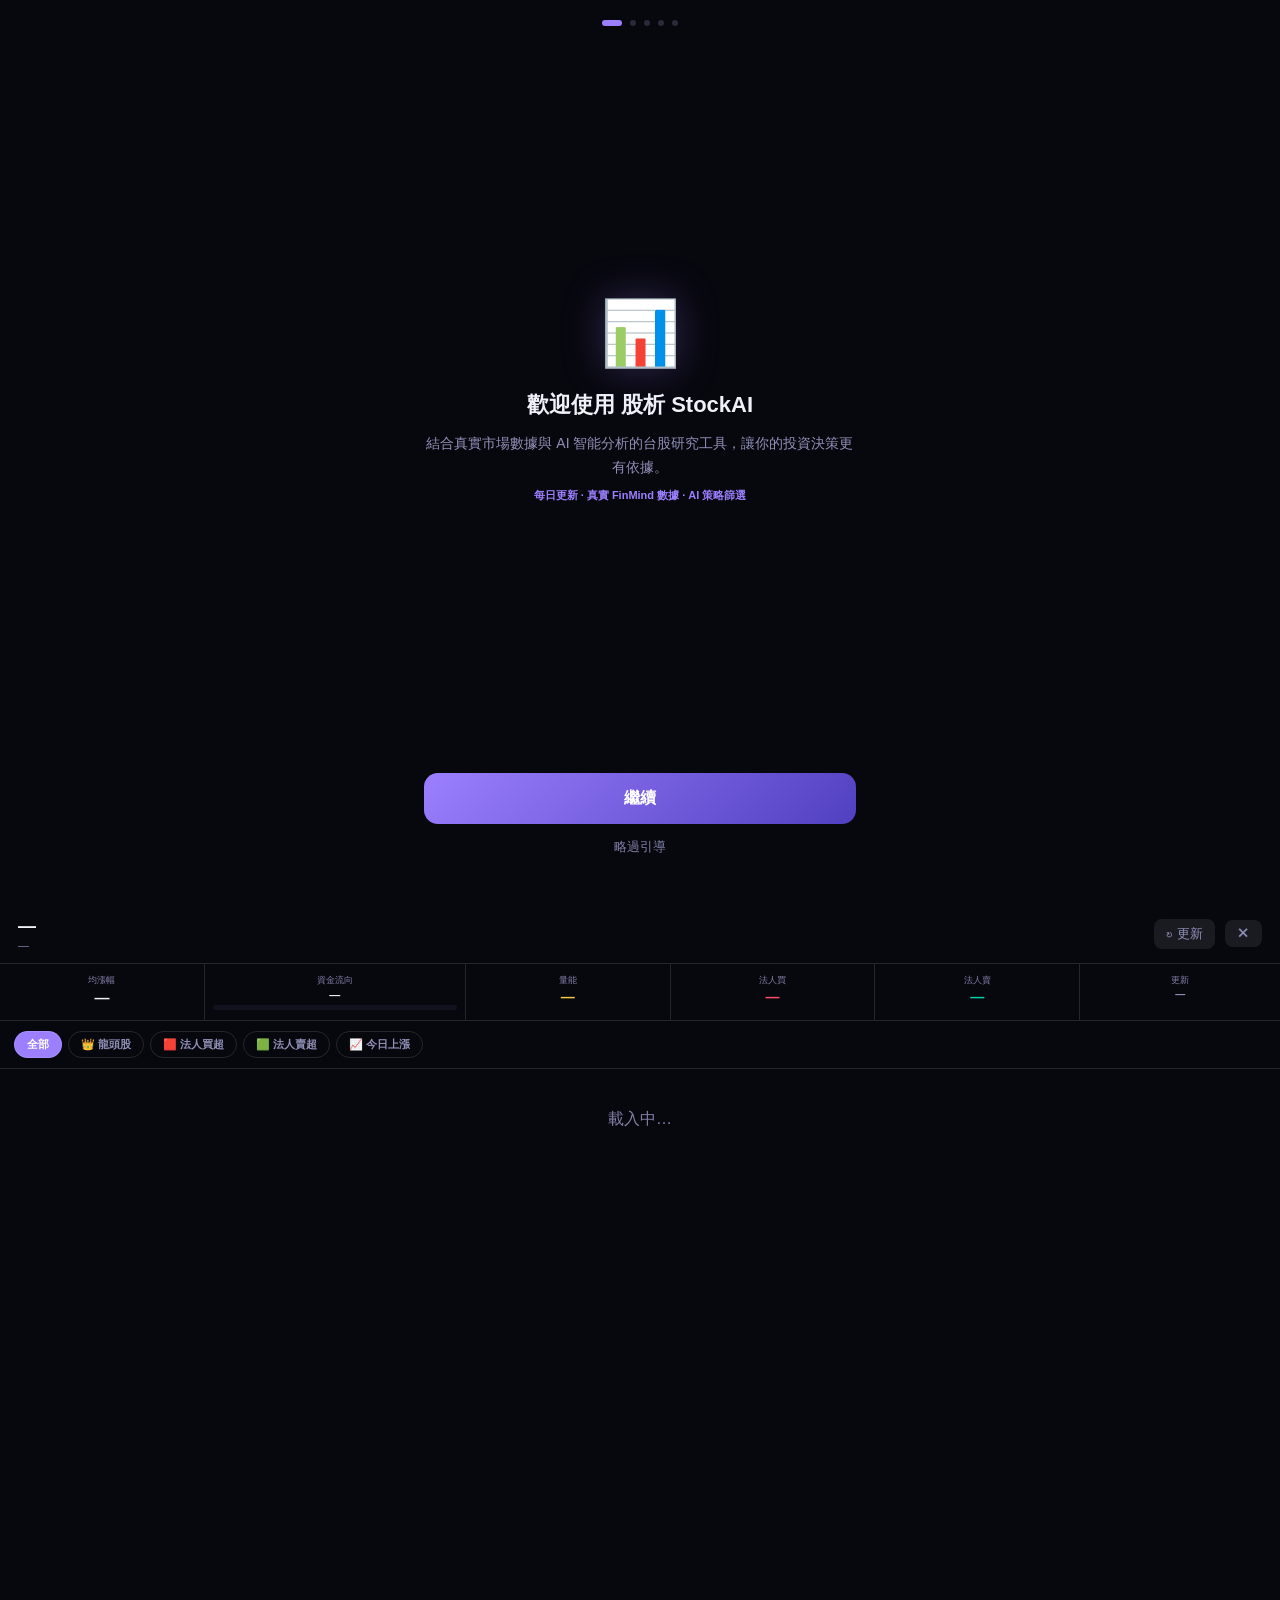
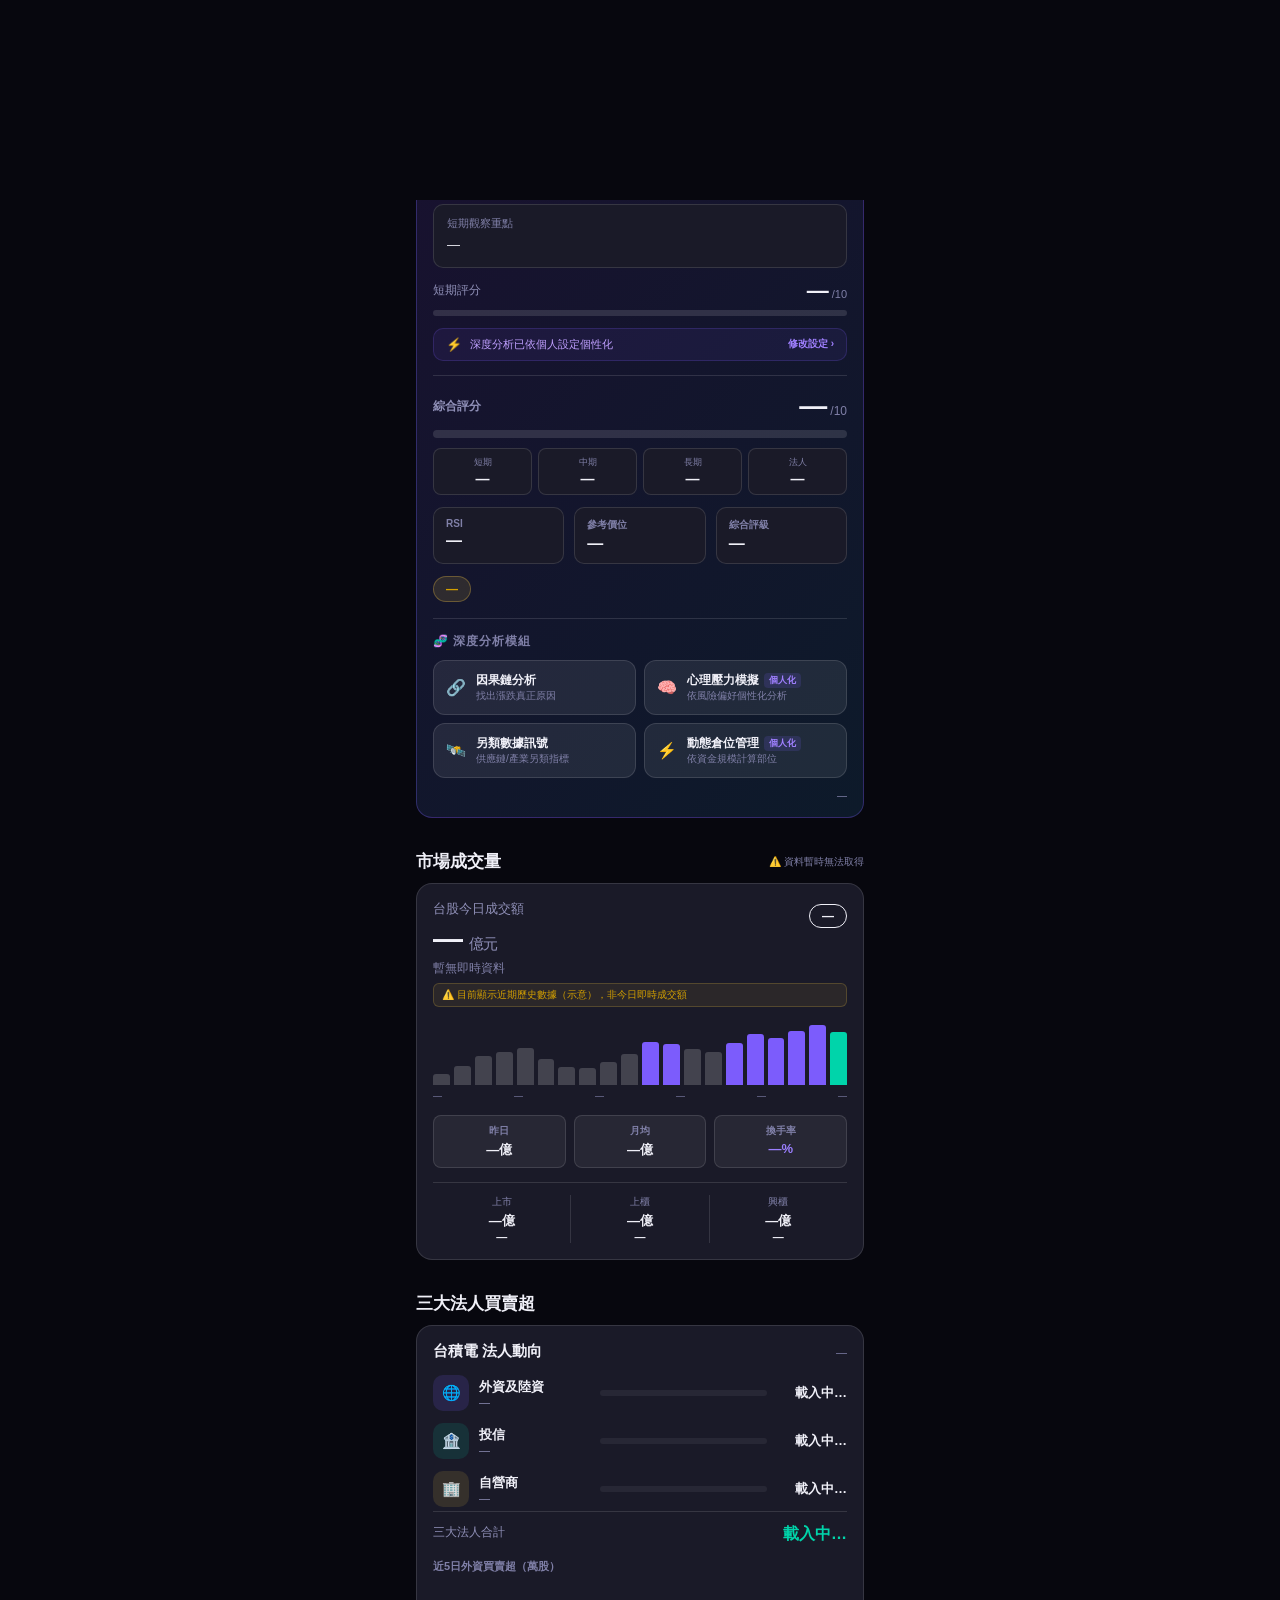
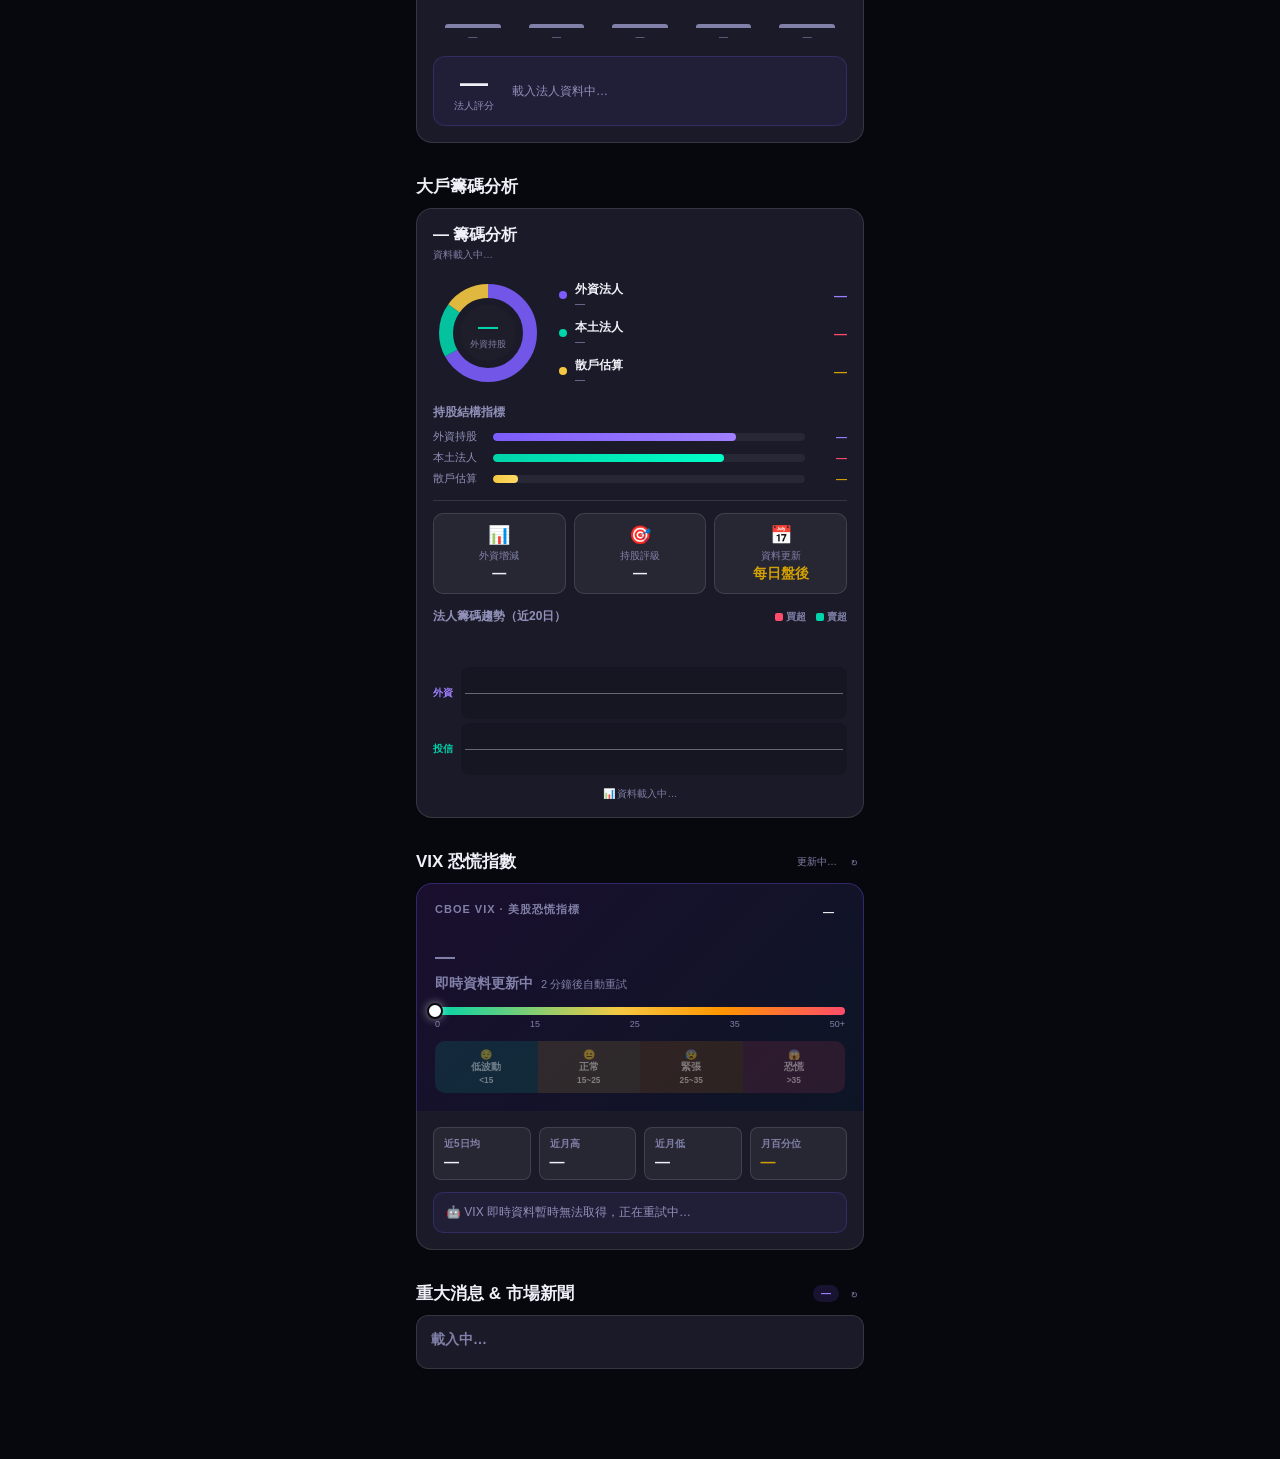
==== commit 892e7b8b: "Add files via upload" ====
--- a/UPLOAD/index.html
+++ b/UPLOAD/index.html
@@ -3,271 +3,123 @@
 <head>
 <meta charset="UTF-8">
 <meta name="viewport" content="width=device-width, initial-scale=1, maximum-scale=1, user-scalable=no, viewport-fit=cover">
-<title>股析 · StockAI</title>
+<title>股析 StockAI · 台股 AI 智能分析</title>
+<meta name="description" content="股析 StockAI — 台股 AI 智能分析平台。即時法人籌碼、策略選股、VIX 恐慌指數、趨勢股排行。免費使用，數據來源台灣期交所與 TWSE。">
+
+<!-- Open Graph（LINE / Facebook / 通訊軟體預覽）-->
+<meta property="og:type"        content="website">
+<meta property="og:url"         content="https://t55688t.pages.dev/">
+<meta property="og:title"       content="股析 StockAI · 台股 AI 智能分析">
+<meta property="og:description" content="結合 AI 與真實市場數據的台股分析平台。智能選股、法人籌碼、策略回測、趨勢股排行，讓你的投資決策更有依據。">
+<meta property="og:image"       content="https://t55688t.pages.dev/og-image.png">
+<meta property="og:image:width" content="1200">
+<meta property="og:image:height" content="630">
+<meta property="og:locale"      content="zh_TW">
+<meta property="og:site_name"   content="股析 StockAI">
+
+<!-- Twitter Card -->
+<meta name="twitter:card"        content="summary_large_image">
+<meta name="twitter:title"       content="股析 StockAI · 台股 AI 智能分析">
+<meta name="twitter:description" content="結合 AI 與真實市場數據的台股分析平台。智能選股、法人籌碼、策略回測、趨勢股排行。">
+<meta name="twitter:image"       content="https://t55688t.pages.dev/og-image.png">
+
 <link rel="manifest" href="manifest.json">
 <meta name="apple-mobile-web-app-capable" content="yes">
+  <meta name="mobile-web-app-capable" content="yes">
 <meta name="apple-mobile-web-app-status-bar-style" content="black-translucent">
 <meta name="apple-mobile-web-app-title" content="股析">
 <meta name="theme-color" content="#0a0a0f">
+<script src="https://accounts.google.com/gsi/client" async defer></script>
 <style>
-*{margin:0;padding:0;box-sizing:border-box;-webkit-tap-highlight-color:transparent}
-:root{
-  --bg:#0a0a0f;--card:#1e1e2a;--surface:#1c1c26;
-  --border:rgba(255,255,255,0.08);
-  --green:#00d4aa;--red:#ff4c6a;--gold:#f5c842;--purple:#7c5cfc;
-  --text:#f0f0f8;--text2:#8888aa;--text3:#454560;
-}
-html,body{background:var(--bg);color:var(--text);font-family:-apple-system,'Noto Sans TC',sans-serif;min-height:100vh;overflow-x:hidden}
-#app{max-width:480px;margin:0 auto;padding-bottom:80px}
-.page{display:none}.page.active{display:block}
-.nav{position:fixed;bottom:0;left:50%;transform:translateX(-50%);width:100%;max-width:480px;background:rgba(10,10,15,0.96);border-top:1px solid var(--border);display:flex;z-index:999;padding-bottom:env(safe-area-inset-bottom,0px)}
-.nav-btn{flex:1;display:flex;flex-direction:column;align-items:center;padding:10px 0 8px;gap:3px;cursor:pointer;border:none;background:none;color:var(--text3);transition:color .15s}
-.nav-btn.active{color:var(--green)}
-.nav-btn span:first-child{font-size:22px;line-height:1}
-.nav-btn span:last-child{font-size:10px;font-weight:600}
-.sec{display:flex;justify-content:space-between;align-items:center;padding:18px 16px 10px}
-.sec h2{font-size:17px;font-weight:700}
-.sec a{font-size:13px;color:var(--green);text-decoration:none}
-.card{background:var(--card);border-radius:16px;border:1px solid var(--border);margin:0 16px 14px;padding:16px}
-.header{display:flex;justify-content:space-between;align-items:center;padding:16px 16px 8px}
-.header h1{font-size:26px;font-weight:800;background:linear-gradient(135deg,#f0f0f8,var(--green));-webkit-background-clip:text;-webkit-text-fill-color:transparent}
-.header p{font-size:12px;color:var(--text2);margin-top:2px}
-.avatar{width:38px;height:38px;border-radius:50%;background:linear-gradient(135deg,var(--purple),var(--green));display:flex;align-items:center;justify-content:center;font-weight:700;color:#fff;font-size:15px}
-.search{margin:0 16px 14px;background:var(--surface);border-radius:12px;padding:11px 14px;display:flex;align-items:center;gap:10px;border:1px solid var(--border)}
-.search input{background:none;border:none;outline:none;color:var(--text);font-size:15px;flex:1;font-family:inherit}
-.search input::placeholder{color:var(--text3)}
-#searchResults{display:none;margin:0 16px;background:var(--card);border-radius:12px;border:1px solid var(--border);overflow:hidden;margin-top:-10px;margin-bottom:14px;z-index:100;position:relative}
-.pulse{background:linear-gradient(135deg,#0f2027,#151f35);border-radius:16px;margin:0 16px 14px;padding:18px;border:1px solid rgba(0,212,170,.2);position:relative;overflow:hidden}
-.pulse::after{content:'';position:absolute;top:-40px;right:-40px;width:110px;height:110px;background:radial-gradient(circle,rgba(0,212,170,.15),transparent 70%);border-radius:50%}
-.pulse-tag{font-size:11px;font-weight:700;color:var(--green);letter-spacing:1.5px;text-transform:uppercase;display:flex;align-items:center;gap:6px;margin-bottom:8px}
-.dot{width:6px;height:6px;border-radius:50%;background:var(--green);animation:blink 1.5s infinite}
-@keyframes blink{0%,100%{opacity:1}50%{opacity:.2}}
-.pulse h3{font-size:20px;font-weight:700;margin-bottom:4px}
-.pulse p{font-size:13px;color:var(--text2);margin-bottom:12px;line-height:1.5}
-.chips-row{display:flex;gap:8px;flex-wrap:wrap}
-.chip{padding:4px 12px;border-radius:999px;font-size:12px;font-weight:600;border:1px solid}
-.chip.up{background:rgba(255,76,106,.1);color:var(--red);border-color:rgba(255,76,106,.3)}
-.chip.dn{background:rgba(0,212,170,.1);color:var(--green);border-color:rgba(0,212,170,.3)}
-.chip.nt{background:rgba(245,200,66,.1);color:var(--gold);border-color:rgba(245,200,66,.3)}
-.index-row{display:flex;gap:10px;padding:0 16px 14px;overflow-x:auto;scrollbar-width:none}
-.index-row::-webkit-scrollbar{display:none}
-.idx{background:var(--surface);border-radius:12px;padding:12px 14px;min-width:100px;flex-shrink:0;border:1px solid var(--border)}
-.idx .n{font-size:11px;color:var(--text2);font-weight:600}
-.idx .v{font-size:16px;font-weight:700;margin:3px 0 2px}
-.idx .c{font-size:12px;font-weight:600}
-.stocks{display:flex;gap:12px;padding:0 16px 14px;overflow-x:auto;scrollbar-width:none}
-.stocks::-webkit-scrollbar{display:none}
-.scard{background:var(--card);border-radius:16px;padding:14px;min-width:148px;flex-shrink:0;border:1px solid var(--border);cursor:pointer;transition:border-color .2s,transform .15s;user-select:none}
-.scard:active{transform:scale(.96)}
-.scard.sel{border-color:rgba(0,212,170,.5);background:linear-gradient(135deg,#182830,#1e1e2a)}
-.scard .tk{font-size:11px;color:var(--text2);font-weight:700;letter-spacing:.5px}
-.scard .nm{font-size:14px;font-weight:600;margin:3px 0 8px}
-.scard .pr{font-size:22px;font-weight:800;letter-spacing:-.5px}
-.scard .ch{font-size:13px;font-weight:600;margin-top:2px}
-.spark{margin-top:10px;height:36px}
-.spark svg{width:100%;height:100%}
-.chart-card{background:var(--card);border-radius:16px;margin:0 16px 14px;padding:16px;border:1px solid var(--border);position:relative}
-.chart-top{display:flex;justify-content:space-between;align-items:flex-start;margin-bottom:14px}
-.chart-top h3{font-size:18px;font-weight:800}
-.chart-top p{font-size:12px;color:var(--text2);margin-top:2px}
-.tabs{display:flex;gap:4px}
-.tab{padding:5px 10px;border-radius:8px;font-size:12px;font-weight:600;color:var(--text2);background:none;border:none;cursor:pointer;font-family:inherit;transition:all .15s}
-.tab.active{background:var(--purple);color:#fff}
-.chart-area{width:100%;height:130px;display:block;overflow:visible}
-.chart-time{display:flex;justify-content:space-between;font-size:10px;color:var(--text3);margin-top:4px}
-.vol-sec{border-top:1px solid var(--border);margin-top:14px;padding-top:12px}
-.vol-head{display:flex;justify-content:space-between;align-items:center;margin-bottom:8px}
-.vol-head span:first-child{font-size:11px;font-weight:700;color:var(--text2);text-transform:uppercase;letter-spacing:.8px}
-.vol-head span:last-child{font-size:13px;font-weight:700}
-.vol-bars{display:flex;align-items:flex-end;gap:3px;height:48px}
-.vb{flex:1;border-radius:3px 3px 0 0;min-height:3px;transition:height .5s ease}
-.vol-signal{font-size:12px;color:var(--text2);margin-top:8px;line-height:1.5}
-.ai-card{background:linear-gradient(135deg,#1a1030,#0d1a2a);border-radius:16px;margin:0 16px 14px;padding:16px;border:1px solid rgba(124,92,252,.3)}
-.ai-tag{font-size:11px;font-weight:700;color:var(--purple);text-transform:uppercase;letter-spacing:1.5px;margin-bottom:8px}
-.ai-card h3{font-size:16px;font-weight:700;margin-bottom:8px}
-.ai-card p{font-size:13px;color:var(--text2);line-height:1.7;margin-bottom:14px}
-.metrics{display:flex;gap:10px}
-.metric{flex:1;background:rgba(255,255,255,.04);border-radius:10px;padding:10px 12px;border:1px solid var(--border)}
-.metric .ml{font-size:10px;color:var(--text3);font-weight:600;text-transform:uppercase}
-.metric .mv{font-size:16px;font-weight:700;margin-top:3px}
-.sig{display:inline-flex;align-items:center;gap:4px;padding:5px 12px;border-radius:999px;font-size:12px;font-weight:700;margin-top:12px;border:1px solid;cursor:pointer}
-.sig.buy{background:rgba(255,76,106,.12);color:var(--red);border-color:rgba(255,76,106,.3)}
-.sig.sell{background:rgba(0,212,170,.12);color:var(--green);border-color:rgba(0,212,170,.3)}
-.sig.hold{background:rgba(245,200,66,.12);color:var(--gold);border-color:rgba(245,200,66,.3)}
-.inst-row-item{display:flex;align-items:center;gap:10px;margin-bottom:12px}
-.inst-icon{width:36px;height:36px;border-radius:10px;display:flex;align-items:center;justify-content:center;font-size:15px;flex-shrink:0}
-.inst-nm{font-size:13px;font-weight:600}
-.inst-sub{font-size:11px;color:var(--text3)}
-.bar-wrap{flex:1.5}
-.bar-track{height:6px;background:rgba(255,255,255,.06);border-radius:999px;overflow:hidden}
-.bar-fill{height:100%;border-radius:999px;transition:width .8s ease}
-.inst-amt{font-size:13px;font-weight:700;text-align:right;min-width:70px}
-.inst-total{display:flex;justify-content:space-between;padding-top:12px;border-top:1px solid var(--border);margin-top:4px}
-.inst-total span:first-child{font-size:12px;color:var(--text2)}
-.inst-total span:last-child{font-size:16px;font-weight:700;color:var(--green)}
-.five-day{display:flex;gap:4px;margin-top:14px}
-.fd-col{flex:1;display:flex;flex-direction:column;align-items:center;gap:4px}
-.fd-bar-wrap{height:40px;width:100%;display:flex;align-items:flex-end;justify-content:center}
-.fd-bar{width:70%;border-radius:3px 3px 0 0}
-.fd-bar.pos{background:var(--red);opacity:.8}
-.fd-bar.neg{background:var(--green);opacity:.8;border-radius:0 0 3px 3px;align-self:flex-start}
-.fd-lbl{font-size:9px;color:var(--text3)}
-.donut-wrap{display:flex;align-items:center;gap:16px;margin-bottom:16px}
-.donut{position:relative;width:110px;height:110px;flex-shrink:0}
-.donut svg{width:110px;height:110px}
-.donut-center{position:absolute;top:50%;left:50%;transform:translate(-50%,-50%);text-align:center}
-.donut-center .dp{font-size:20px;font-weight:800;color:var(--green)}
-.donut-center .dl{font-size:9px;color:var(--text3)}
-.legend{flex:1;display:flex;flex-direction:column;gap:10px}
-.leg-row{display:flex;align-items:center;gap:8px}
-.leg-dot{width:8px;height:8px;border-radius:50%;flex-shrink:0}
-.leg-nm{font-size:12px;font-weight:600}
-.leg-sub{font-size:10px;color:var(--text3)}
-.leg-pct{font-size:13px;font-weight:700;margin-left:auto}
-.conc-row{display:flex;align-items:center;gap:8px;margin-bottom:6px}
-.conc-lbl{font-size:11px;color:var(--text2);width:52px;flex-shrink:0}
-.conc-track{flex:1;height:8px;background:rgba(255,255,255,.06);border-radius:999px;overflow:hidden}
-.conc-fill{height:100%;border-radius:999px;transition:width .8s ease}
-.conc-val{font-size:11px;font-weight:700;width:34px;text-align:right}
-.trend-boxes{display:flex;gap:8px;margin-top:14px;padding-top:12px;border-top:1px solid var(--border)}
-.tbox{flex:1;background:rgba(255,255,255,.03);border-radius:10px;padding:10px;border:1px solid var(--border);text-align:center}
-.tbox .ti{font-size:18px;margin-bottom:3px}
-.tbox .tl{font-size:10px;color:var(--text3)}
-.tbox .tv{font-size:14px;font-weight:700;margin-top:2px}
-.vix-wrap{margin:0 16px 14px}
-/* ── 先行指標 ── */
-.leading-card{background:var(--card);border-radius:16px;margin:0 16px 14px;padding:16px;border:1px solid var(--border)}
-.li-analysis{background:rgba(124,92,252,.08);border:1px solid rgba(124,92,252,.2);border-radius:10px;padding:11px 13px;font-size:12px;color:var(--text2);line-height:1.7}
-.li-tab{transition:all .2s}
-.vix-top{background:linear-gradient(135deg,#1a0f2e,#0d1525);border-radius:16px 16px 0 0;padding:18px;border:1px solid rgba(124,92,252,.3);border-bottom:none;position:relative;overflow:hidden}
-.vix-bottom{background:var(--card);border-radius:0 0 16px 16px;padding:16px;border:1px solid var(--border);border-top:none}
-.vix-num{font-size:48px;font-weight:800;letter-spacing:-2px;line-height:1}
-.vix-unit{font-size:16px;font-weight:500;color:var(--text2)}
-.vix-badge{padding:4px 10px;border-radius:999px;font-size:11px;font-weight:700;letter-spacing:1px}
-.vix-badge.low{background:rgba(0,212,170,.15);color:var(--green);border:1px solid rgba(0,212,170,.3)}
-.gauge-track{height:8px;border-radius:999px;background:linear-gradient(90deg,#00d4aa 0%,#f5c842 45%,#ff9500 70%,#ff4c6a 100%);position:relative;margin:14px 0 4px}
-.gauge-needle{position:absolute;top:50%;transform:translateX(-50%) translateY(-50%);width:16px;height:16px;background:#fff;border-radius:50%;border:2px solid var(--bg);box-shadow:0 0 8px rgba(255,255,255,.5);transition:left .8s cubic-bezier(.34,1.56,.64,1)}
-.gauge-labels{display:flex;justify-content:space-between;font-size:9px;color:var(--text3)}
-.vix-zones{display:flex;border-radius:10px;overflow:hidden;margin-top:12px}
-.vzone{flex:1;padding:8px 4px;text-align:center;font-size:10px;font-weight:600;color:rgba(255,255,255,.4)}
-.vzone.z1{background:rgba(0,212,170,.12)}.vzone.z2{background:rgba(245,200,66,.12)}.vzone.z3{background:rgba(255,149,0,.12)}.vzone.z4{background:rgba(255,76,106,.12)}
-.vzone.active.z1{background:rgba(0,212,170,.3);color:var(--green)}.vzone.active.z2{background:rgba(245,200,66,.3);color:var(--gold)}.vzone.active.z3{background:rgba(255,149,0,.3);color:#ff9500}.vzone.active.z4{background:rgba(255,76,106,.3);color:var(--red)}
-.vix-stats{display:flex;gap:8px;margin-bottom:12px}
-.vstat{flex:1;background:rgba(255,255,255,.03);border-radius:8px;padding:9px 10px;border:1px solid var(--border)}
-.vstat .vl{font-size:10px;color:var(--text3);font-weight:600}
-.vstat .vv{font-size:15px;font-weight:700;margin-top:2px}
-.vix-note{background:rgba(124,92,252,.08);border-radius:10px;padding:10px 12px;border:1px solid rgba(124,92,252,.2);font-size:12px;color:var(--text2);line-height:1.6}
-.vol-card{background:var(--card);border-radius:16px;margin:0 16px 14px;padding:16px;border:1px solid var(--border)}
-.vol-big{font-size:30px;font-weight:800;letter-spacing:-1px}
-.vol-big span{font-size:15px;font-weight:500;color:var(--text2)}
-.market-bars{display:flex;align-items:flex-end;gap:4px;height:64px;margin:14px 0 6px}
-.mb{flex:1;border-radius:3px 3px 0 0;min-height:4px}
-.vol-time-row{display:flex;justify-content:space-between;font-size:9px;color:var(--text3);margin-bottom:14px}
-.vol-stats3{display:flex;gap:8px;margin-bottom:14px}
-.vs3{flex:1;background:rgba(255,255,255,.03);border-radius:8px;padding:8px 10px;border:1px solid var(--border);text-align:center}
-.vs3 .vsl{font-size:10px;color:var(--text3);font-weight:600}
-.vs3 .vsv{font-size:13px;font-weight:700;margin-top:3px}
-.breakdown{display:flex;gap:0;padding-top:12px;border-top:1px solid var(--border)}
-.bdi{flex:1;text-align:center}
-.bdi .bdl{font-size:10px;color:var(--text3)}
-.bdi .bdv{font-size:13px;font-weight:700;margin-top:3px}
-.bdi .bdc{font-size:11px;font-weight:600;margin-top:1px}
-.bdiv{width:1px;background:var(--border)}
-.wrow{display:flex;align-items:center;gap:12px;padding:14px;background:var(--card);border-radius:12px;margin:0 16px 10px;border:1px solid var(--border);cursor:pointer;transition:background .15s}
-.wrow:active{background:var(--surface)}
-.wi{flex:1}
-.wi .wt{font-size:15px;font-weight:700}
-.wi .ws{font-size:12px;color:var(--text2);margin-top:2px}
-.wmini{width:50px;height:32px;flex-shrink:0}
-.wr{text-align:right}
-.wr .wp{font-size:16px;font-weight:700}
-.wr .wc{font-size:12px;font-weight:600;margin-top:2px}
-.nitem{display:flex;align-items:flex-start;gap:12px;padding:14px;background:var(--card);border-radius:12px;margin:0 16px 10px;border:1px solid var(--border);cursor:pointer;transition:background .15s,border-color .15s}
-.nitem:hover{background:rgba(124,92,252,.06);border-color:rgba(124,92,252,.3)}
-.nitem:active{background:var(--surface)}
-.nitem .nt{font-size:14px;font-weight:600;line-height:1.4;margin-bottom:4px}
-.nitem .ns{font-size:11px;color:var(--text3)}
-.ncat{padding:3px 8px;border-radius:6px;font-size:10px;font-weight:700;letter-spacing:.5px;white-space:nowrap;flex-shrink:0;align-self:flex-start;margin-top:2px}
-.ncat.tech{background:rgba(0,212,170,.15);color:var(--green)}
-.ncat.macro{background:rgba(124,92,252,.2);color:var(--purple)}
-.ncat.finance{background:rgba(245,200,66,.15);color:var(--gold)}
-.sector-grid{display:grid;grid-template-columns:1fr 1fr;gap:10px;margin-bottom:20px}
-.sector-btn{background:var(--card);border:1px solid var(--border);border-radius:12px;padding:14px;cursor:pointer;text-align:left;width:100%;transition:all .2s;font-family:inherit}
-.sector-btn:active,.sector-btn.active{background:var(--surface);border-color:var(--purple)}
-.sb-icon{font-size:24px;margin-bottom:6px}
-.sb-name{font-size:14px;font-weight:600;color:var(--text)}
-.sb-chg{font-size:12px;font-weight:600;margin-top:2px}
-/* ── 族群底頁 Drawer ── */
-.sector-drawer{position:fixed;inset:0;z-index:1100;display:flex;flex-direction:column;background:var(--bg);transform:translateY(100%);transition:transform .35s cubic-bezier(.4,0,.2,1)}
-.sector-drawer.open{transform:translateY(0)}
-.sector-drawer-header{display:flex;align-items:center;justify-content:space-between;padding:16px 18px 12px;border-bottom:1px solid var(--border);flex-shrink:0}
-.sector-drawer-body{flex:1;overflow-y:auto;padding:0 0 80px}
-/* 股票卡 */
-.sstock-card{display:flex;align-items:center;padding:13px 16px;border-bottom:1px solid rgba(255,255,255,.04);cursor:pointer;transition:background .15s;gap:10px}
-.sstock-card:active{background:rgba(255,255,255,.05)}
-.sstock-badge{font-size:9px;font-weight:700;padding:2px 6px;border-radius:4px;white-space:nowrap;flex-shrink:0}
-.badge-leader{background:rgba(245,200,66,.2);color:var(--gold)}
-.badge-buy{background:rgba(255,76,106,.15);color:var(--red)}
-.badge-sell{background:rgba(0,212,170,.15);color:var(--green)}
-.badge-watch{background:rgba(124,92,252,.15);color:var(--purple)}
-/* Loading skeleton */
-.sstock-skeleton{animation:pulse 1.4s ease-in-out infinite}
-@keyframes pulse{0%,100%{opacity:.4}50%{opacity:1}}
-.rank-row{display:flex;align-items:center;gap:12px;padding:12px;background:var(--card);border-radius:12px;border:1px solid var(--border);margin-bottom:8px;cursor:pointer;transition:background .15s,border-color .15s}
-.rank-row:hover{border-color:rgba(124,92,252,.35)}
-.rank-row:active{background:var(--surface)}
-.rank-no{width:24px;font-size:13px;font-weight:700;color:var(--text3);text-align:center}
-.rank-nm{font-size:14px;font-weight:600}
-.rank-sub{font-size:11px;color:var(--text2);margin-top:2px}
-.rank-right{text-align:right;margin-left:auto;flex-shrink:0}
-.rank-right .rp{font-size:15px;font-weight:700}
-.rank-right .rc{font-size:12px;font-weight:600;margin-top:1px}
-/* 趨勢標籤 */
-.trend-tag{display:inline-flex;align-items:center;gap:3px;font-size:9px;font-weight:700;padding:2px 6px;border-radius:4px;white-space:nowrap;flex-shrink:0}
-.trend-tag.breakout{background:rgba(255,76,106,.15);color:#ff4c6a;border:1px solid rgba(255,76,106,.3)}
-.trend-tag.volume{background:rgba(245,200,66,.15);color:#f5c842;border:1px solid rgba(245,200,66,.3)}
-.trend-tag.foreign{background:rgba(124,92,252,.15);color:#a080ff;border:1px solid rgba(124,92,252,.3)}
-.trend-tag.momentum{background:rgba(0,212,170,.15);color:#00d4aa;border:1px solid rgba(0,212,170,.3)}
-/* 股票頁趨勢條 */
-.stock-trend-bar{display:flex;flex-wrap:wrap;gap:5px;margin-top:6px;min-height:20px}
-.pnl-card{background:linear-gradient(135deg,#0f2027,#151f35);border-radius:16px;margin:0 16px 14px;padding:20px;border:1px solid rgba(0,212,170,.2)}
-.pnl-label{font-size:11px;color:var(--text2);font-weight:600;margin-bottom:4px}
-.pnl-val{font-size:36px;font-weight:800;letter-spacing:-1px}
-.holding-row{display:flex;align-items:center;padding:14px;background:var(--card);border-radius:12px;margin:0 16px 10px;border:1px solid var(--border)}
-.holding-row .ht{font-size:14px;font-weight:700}
-.holding-row .hs{font-size:12px;color:var(--text2);margin-top:2px}
-.hright{text-align:right;margin-left:auto}
-.hright .hv{font-size:15px;font-weight:700}
-.hright .hp{font-size:12px;font-weight:600;margin-top:2px}
-.profile-hero{padding:30px 16px 20px;text-align:center}
-.prof-av{width:72px;height:72px;border-radius:50%;background:linear-gradient(135deg,var(--purple),var(--green));display:flex;align-items:center;justify-content:center;font-size:28px;font-weight:700;color:#fff;margin:0 auto 12px}
-.pref-item{display:flex;align-items:center;gap:14px;padding:16px;background:var(--card);border-radius:12px;margin:0 16px 10px;border:1px solid var(--border);cursor:pointer;transition:background .15s}
-.pref-item:active{background:var(--surface)}
-.pref-icon{width:36px;height:36px;border-radius:10px;display:flex;align-items:center;justify-content:center;font-size:18px;flex-shrink:0}
-.pref-t{font-size:14px;font-weight:600}
-.pref-s{font-size:12px;color:var(--text2);margin-top:2px}
-.toast{position:fixed;top:60px;left:50%;transform:translateX(-50%) translateY(-20px);background:rgba(30,30,42,.96);border:1px solid var(--border);border-radius:12px;padding:10px 18px;font-size:13px;font-weight:600;color:var(--text);z-index:9999;opacity:0;transition:opacity .3s,transform .3s;pointer-events:none;white-space:nowrap}
-.toast.show{opacity:1;transform:translateX(-50%) translateY(0)}
-/* ── 台灣股市慣例：紅漲綠跌 ── */
-.up{color:var(--red)}.dn{color:var(--green)}.gold{color:var(--gold)}.purple{color:var(--purple)}
+/* Critical CSS：首屏最小必要樣式 */
+*{margin:0;padding:0;box-sizing:border-box}
+body{background:#0a0a0f;color:#e8e8f0;font-family:-apple-system,BlinkMacSystemFont,'Segoe UI',sans-serif;min-height:100vh;overflow-x:hidden}
+#loadingScreen{position:fixed;inset:0;background:#0a0a0f;display:flex;align-items:center;justify-content:center;z-index:99999;flex-direction:column;gap:16px}
+.spin{animation:spin .8s linear infinite}
+@keyframes spin{to{transform:rotate(360deg)}}
+.nav-bar{position:fixed;bottom:0;left:0;right:0;z-index:1000;background:rgba(10,10,15,.95);border-top:1px solid rgba(255,255,255,.08);display:flex;padding:8px 0;padding-bottom:max(8px,env(safe-area-inset-bottom,8px))}
 </style>
+<link rel="stylesheet" href="style.css" media="print" onload="this.media='all'">
+<noscript><link rel="stylesheet" href="style.css"></noscript>
+  <!-- 資源預載 -->
+  <link rel="preload" href="style.css" as="style">
+  <link rel="preload" href="manifest.json" as="fetch" crossorigin>
+  <!-- DNS 預取：加速 API 連線 -->
+  <link rel="dns-prefetch" href="//api.finmindtrade.com">
+  <link rel="dns-prefetch" href="//openapi.twse.com.tw">
+  <link rel="dns-prefetch" href="//query1.finance.yahoo.com">
+  <link rel="dns-prefetch" href="//stockai-proxy.yuxa8426.workers.dev">
+  <link rel="preconnect" href="https://stockai-proxy.yuxa8426.workers.dev" crossorigin>
 </head>
 <body>
+
+<!-- Android PWA 安裝提示橫幅 -->
+<div id="pwaInstallBanner" style="
+  display:none;position:fixed;bottom:0;left:0;right:0;z-index:99999;
+  background:linear-gradient(135deg,#1a1a2e,#16213e);
+  border-top:2px solid rgba(0,212,170,.5);
+  padding:12px 16px;
+  padding-bottom:max(12px,env(safe-area-inset-bottom,12px));
+  box-shadow:0 -4px 24px rgba(0,0,0,.6)">
+  <div style="display:flex;align-items:center;gap:12px;max-width:480px;margin:0 auto">
+    <div style="width:44px;height:44px;border-radius:10px;background:linear-gradient(135deg,#00d4aa,#7c5cfc);
+                display:flex;align-items:center;justify-content:center;font-size:22px;flex-shrink:0">📊</div>
+    <div style="flex:1;min-width:0">
+      <div style="font-size:13px;font-weight:800;color:#fff">安裝 股析 StockAI</div>
+      <div style="font-size:11px;color:rgba(255,255,255,.6);margin-top:2px">加入主畫面，像 App 一樣使用・完全免費</div>
+    </div>
+    <button id="pwaInstallBtn"
+      style="background:linear-gradient(135deg,#00d4aa,#00b894);border:none;color:#fff;
+             font-size:12px;font-weight:800;padding:10px 16px;border-radius:10px;
+             cursor:pointer;font-family:inherit;white-space:nowrap;flex-shrink:0;
+             -webkit-tap-highlight-color:transparent;box-shadow:0 2px 8px rgba(0,212,170,.4)">
+      ➕ 安裝
+    </button>
+    <button id="pwaInstallDismiss"
+      style="background:none;border:none;color:rgba(255,255,255,.4);font-size:20px;
+             cursor:pointer;padding:4px 2px;flex-shrink:0;line-height:1;
+             -webkit-tap-highlight-color:transparent">×</button>
+  </div>
+</div>
 <div id="app">
+
+<!-- 全域錯誤橫幅（跨頁面顯示）-->
+<div id="globalErrorBanner" style="display:none;position:fixed;top:0;left:50%;transform:translateX(-50%);width:100%;max-width:480px;z-index:9000;padding:calc(env(safe-area-inset-top,0px) + 10px) 14px 10px;font-size:12px;font-weight:600;align-items:center;gap:8px;cursor:pointer;box-shadow:0 2px 12px rgba(0,0,0,.4)" onclick="dismissErrorBanner()">
+  <span id="globalErrorIcon" style="font-size:16px;flex-shrink:0">⚠️</span>
+  <span id="globalErrorText" style="flex:1;line-height:1.4"></span>
+  <span style="color:rgba(255,255,255,.5);font-size:16px;flex-shrink:0">✕</span>
+</div>
 
 <!-- ═══ PAGE: 總覽 ═══ -->
 <div class="page active" id="page-home">
+  <!-- 累積戰績橫幅（有資料才顯示）-->
+  <div id="battleBanner" style="display:none;margin:12px 16px 0;padding:10px 14px;background:linear-gradient(135deg,rgba(124,92,252,.15),rgba(0,212,170,.1));border:1px solid rgba(124,92,252,.3);border-radius:12px;cursor:pointer" onclick="switchPage('watchlist')">
+    <div style="display:flex;align-items:center;justify-content:space-between">
+      <div style="display:flex;align-items:center;gap:8px">
+        <span style="font-size:18px">📊</span>
+        <div>
+          <div style="font-size:11px;font-weight:700;color:var(--purple)">AI 策略實測戰績</div>
+          <div style="font-size:12px;color:var(--text2)" id="battleBannerText">累積中…</div>
+        </div>
+      </div>
+      <div style="text-align:right">
+        <div style="font-size:22px;font-weight:900" id="battleBannerWR">—</div>
+        <div style="font-size:9px;color:var(--text3)">整體勝率</div>
+      </div>
+    </div>
+    <div style="margin-top:6px;display:flex;gap:4px" id="battleBannerBars"></div>
+  </div>
   <div class="header">
-    <div><h1>股析</h1><p id="hdr-sub">2025年3月5日 · 台灣大盤 ▲0.74%</p></div>
-    <div class="avatar">王</div>
+    <div><h1>股析</h1><p id="hdr-sub">載入中…</p></div>
+    <div class="avatar" id="headerAvatar">股</div>
   </div>
   <!-- 常駐免責聲明 -->
-  <div style="margin:0 16px 10px;padding:7px 12px;background:rgba(255,255,255,.04);border-radius:8px;border-left:3px solid rgba(245,200,66,.5)">
+  <div style="margin:0 16px 10px;padding:7px 12px;background:rgba(255,255,255,.08);border-radius:8px;border-left:3px solid rgba(245,200,66,.5)">
     <span style="font-size:11px;color:var(--text3)">⚠️ 本平台資訊僅供參考，不構成投資建議，投資盈虧自負。</span>
   </div>
   <div class="search">
     <span style="font-size:16px;color:var(--text3)">🔍</span>
-    <input type="text" id="searchInput" placeholder="搜尋股票、ETF、指數…" oninput="onSearch(this.value)">
+    <input type="text" id="searchInput" placeholder="搜尋股票、ETF、指數…" oninput="onSearch(this.value)" onfocus="onSearchFocus()" autocomplete="off" autocorrect="off" autocapitalize="off">
   </div>
   <div id="searchResults"></div>
 
@@ -288,8 +140,9 @@
         <div style="font-size:13px;font-weight:700" id="pmTwse">—</div>
       </div>
       <div style="flex:1;text-align:center;border-right:1px solid rgba(255,255,255,.07)">
-        <div style="font-size:9px;color:rgba(0,212,170,.6);margin-bottom:2px">法人合計</div>
-        <div style="font-size:13px;font-weight:700" id="pmInst">—</div>
+        <div style="font-size:9px;color:rgba(245,200,66,.7);margin-bottom:2px">台指期盤後</div>
+        <div style="font-size:13px;font-weight:700" id="pmTxf">—</div>
+        <div style="font-size:9px;color:var(--text3)" id="pmTxfNote" style="margin-top:1px"></div>
       </div>
       <div style="flex:1;text-align:center;border-right:1px solid rgba(255,255,255,.07)">
         <div style="font-size:9px;color:rgba(0,212,170,.6);margin-bottom:2px">外資</div>
@@ -301,59 +154,6 @@
       </div>
     </div>
   </div>
-
-  <div class="sec" style="padding-bottom:8px"><h2>主要指數</h2></div>
-  <div class="index-row">
-    <div class="idx"><div class="n">加權指數</div><div class="v">20,847</div><div class="c up">+0.74%</div></div>
-    <div class="idx"><div class="n">S&amp;P 500</div><div class="v">5,693</div><div class="c dn">-0.21%</div></div>
-    <div class="idx"><div class="n">那斯達克</div><div class="v">18,124</div><div class="c dn">-0.35%</div></div>
-    <div class="idx"><div class="n">費城半導</div><div class="v">4,451</div><div class="c up">+1.12%</div></div>
-    <div class="idx"><div class="n">VIX</div><div class="v">18.42</div><div class="c dn">+7.2%</div></div>
-  </div>
-
-
-  <div class="sec"><h2 id="chartTitle">台積電 走勢圖</h2></div>
-  <div class="chart-card">
-    <div class="chart-top">
-      <div>
-        <h3 id="chartPrice">— <span class="up" style="font-size:14px">—</span></h3>
-        <p id="chartSub" style="font-size:12px;color:var(--text2)">台積電 · 2330.TW</p>
-        <div class="stock-trend-bar" id="stockTrendBar"></div>
-        <p id="fresh-quote" style="font-size:10px;color:var(--text3);margin-top:2px">—</p>
-        <div id="trendTip" style="display:none;font-size:10px;color:var(--text3);background:rgba(0,0,0,.6);border-radius:6px;padding:6px 8px;margin-top:4px;line-height:1.7;white-space:pre-wrap"></div>
-      </div>
-      <div class="tabs">
-        <button class="tab active" onclick="setTab(this,'1D')">1日</button>
-        <button class="tab" onclick="setTab(this,'1W')">1週</button>
-        <button class="tab" onclick="setTab(this,'1M')">月</button>
-        <button class="tab" onclick="setTab(this,'3M')">季</button>
-        <button class="tab" onclick="setTab(this,'6M')">半年</button>
-        <button class="tab" onclick="setTab(this,'1Y')">年</button>
-      </div>
-    </div>
-    <svg class="chart-area" id="chartSvg" viewBox="0 0 320 130" preserveAspectRatio="none"
-         onmousemove="chartHover(event)" onmouseleave="chartLeave()" ontouchmove="chartTouch(event)" ontouchend="chartLeave()">
-      <defs><linearGradient id="cg" x1="0" y1="0" x2="0" y2="1"><stop offset="0%" stop-color="#00d4aa" stop-opacity=".3" id="cgStop"/><stop offset="100%" stop-color="#00d4aa" stop-opacity="0"/></linearGradient></defs>
-      <path id="chartFill" fill="url(#cg)"/>
-      <path id="chartLine" fill="none" stroke="#00d4aa" stroke-width="2.5" stroke-linejoin="round" stroke-linecap="round"/>
-      <!-- crosshair -->
-      <line id="chartCross" x1="0" y1="0" x2="0" y2="130" stroke="rgba(255,255,255,.25)" stroke-width="1" stroke-dasharray="3,3" display="none"/>
-      <circle id="chartHoverDot" r="4" fill="white" stroke="#00d4aa" stroke-width="2" display="none"/>
-      <circle id="chartDot" r="5" fill="#00d4aa"/>
-    </svg>
-    <!-- 懸浮 tooltip -->
-    <div id="chartTooltip" style="display:none;position:absolute;background:rgba(20,20,35,.92);border:1px solid rgba(255,255,255,.15);border-radius:8px;padding:6px 10px;font-size:11px;pointer-events:none;z-index:10;white-space:nowrap">
-      <div style="font-weight:700;color:var(--text)" id="ttPrice">—</div>
-      <div style="color:var(--text3)" id="ttDate">—</div>
-    </div>
-    <div class="chart-time" id="chartTime"><span>—</span><span>—</span><span>—</span><span>—</span><span>—</span></div>
-    <div class="vol-sec">
-      <div class="vol-head"><span>📊 成交量</span><span id="stockVolText" class="up">38,472 張 · 均量 ×1.4</span></div>
-      <div class="vol-bars" id="volBars"></div>
-      <div class="vol-signal" id="volSignal">📊 <strong class="up">技術面參考</strong> — 投資決策請自行判斷，風險自負</div>
-    </div>
-  </div>
-
   <!-- ═══ 先行指標模組 ═══ -->
   <div class="sec" style="display:flex;justify-content:space-between;align-items:center">
     <h2>🔭 先行指標</h2>
@@ -411,7 +211,7 @@
       <!-- 多空區域標籤 -->
       <div style="display:flex;gap:6px;margin-bottom:12px">
         <span style="flex:1;text-align:center;font-size:10px;padding:4px;border-radius:6px;background:rgba(255,76,106,.08);color:var(--red)">PCR &lt; 0.8 多方</span>
-        <span style="flex:1;text-align:center;font-size:10px;padding:4px;border-radius:6px;background:rgba(255,255,255,.05);color:var(--text3)">0.8~1.2 中性</span>
+        <span style="flex:1;text-align:center;font-size:10px;padding:4px;border-radius:6px;background:var(--card);border:1px solid var(--border);color:var(--text3)">0.8~1.2 中性</span>
         <span style="flex:1;text-align:center;font-size:10px;padding:4px;border-radius:6px;background:rgba(0,212,170,.08);color:var(--green)">PCR &gt; 1.2 空方</span>
       </div>
       <!-- AI 分析 -->
@@ -459,15 +259,15 @@
       </div>
       <!-- 投信/自營商列 -->
       <div style="display:flex;gap:8px;margin-bottom:12px">
-        <div style="flex:1;background:rgba(255,255,255,.04);border-radius:8px;padding:8px;text-align:center">
+        <div style="flex:1;background:rgba(255,255,255,.08);border-radius:8px;padding:8px;text-align:center">
           <div style="font-size:9px;color:var(--text3);margin-bottom:3px">投信淨部位</div>
           <div style="font-size:14px;font-weight:700" id="futTrustNet">—</div>
         </div>
-        <div style="flex:1;background:rgba(255,255,255,.04);border-radius:8px;padding:8px;text-align:center">
+        <div style="flex:1;background:rgba(255,255,255,.08);border-radius:8px;padding:8px;text-align:center">
           <div style="font-size:9px;color:var(--text3);margin-bottom:3px">自營商淨部位</div>
           <div style="font-size:14px;font-weight:700" id="futDealerNet">—</div>
         </div>
-        <div style="flex:1;background:rgba(255,255,255,.04);border-radius:8px;padding:8px;text-align:center">
+        <div style="flex:1;background:rgba(255,255,255,.08);border-radius:8px;padding:8px;text-align:center">
           <div style="font-size:9px;color:var(--text3);margin-bottom:3px">散戶小台</div>
           <div style="font-size:14px;font-weight:700" id="futRetailNet">—</div>
         </div>
@@ -530,6 +330,63 @@
     </div>
   </div>
 
+  <div class="sec" style="padding-bottom:8px"><h2>主要指數</h2></div>
+  <div class="index-row">
+    <div class="idx"><div class="n">加權指數</div><div class="v">20,847</div><div class="c up">+0.74%</div></div>
+    <div class="idx"><div class="n">S&amp;P 500</div><div class="v">5,693</div><div class="c dn">-0.21%</div></div>
+    <div class="idx"><div class="n">那斯達克</div><div class="v">18,124</div><div class="c dn">-0.35%</div></div>
+    <div class="idx"><div class="n">費城半導</div><div class="v">4,451</div><div class="c up">+1.12%</div></div>
+    <div class="idx"><div class="n">VIX</div><div class="v">18.42</div><div class="c dn">+7.2%</div></div>
+  </div>
+
+  <div class="sec"><h2 id="chartTitle">台積電 走勢圖</h2></div>
+  <div class="chart-card">
+    <div class="chart-top">
+      <div>
+        <h3 id="chartPrice">— <span class="up" style="font-size:14px">—</span></h3>
+        <p id="chartSub" style="font-size:12px;color:var(--text2)">台積電 · 2330.TW</p>
+        <div class="stock-trend-bar" id="stockTrendBar"></div>
+        <p id="fresh-quote" style="font-size:10px;color:var(--text3);margin-top:2px">—</p>
+        <div id="trendTip" style="display:none;font-size:10px;color:var(--text3);background:rgba(0,0,0,.6);border-radius:6px;padding:6px 8px;margin-top:4px;line-height:1.7;white-space:pre-wrap"></div>
+      </div>
+      <div class="tabs">
+        <button class="tab active" onclick="setTab(this,'1D')">1日</button>
+        <button class="tab" onclick="setTab(this,'1W')">1週</button>
+        <button class="tab" onclick="setTab(this,'1M')">月</button>
+        <button class="tab" onclick="setTab(this,'3M')">季</button>
+        <button class="tab" onclick="setTab(this,'6M')">半年</button>
+        <button class="tab" onclick="setTab(this,'1Y')">年</button>
+      </div>
+    </div>
+    <svg class="chart-area" id="chartSvg" viewBox="0 0 320 130" preserveAspectRatio="none"
+         onmousemove="chartHover(event)" onmouseleave="chartLeave()"
+         ontouchstart="chartTouchStart(event)" ontouchmove="chartTouch(event)" ontouchend="chartTouchEnd(event)"
+         style="touch-action:pan-y">
+      <defs><linearGradient id="cg" x1="0" y1="0" x2="0" y2="1"><stop offset="0%" stop-color="#00d4aa" stop-opacity=".3" id="cgStop"/><stop offset="100%" stop-color="#00d4aa" stop-opacity="0"/></linearGradient></defs>
+      <path id="chartFill" fill="url(#cg)"/>
+      <path id="chartLine" fill="none" stroke="#00d4aa" stroke-width="2.5" stroke-linejoin="round" stroke-linecap="round"/>
+      <!-- crosshair -->
+      <line id="chartCross" x1="0" y1="0" x2="0" y2="130" stroke="rgba(255,255,255,.25)" stroke-width="1" stroke-dasharray="3,3" display="none"/>
+      <circle id="chartHoverDot" r="4" fill="white" stroke="#00d4aa" stroke-width="2" display="none"/>
+      <circle id="chartDot" r="5" fill="#00d4aa"/>
+    </svg>
+    <!-- 懸浮 tooltip（長按查價）-->
+    <div id="chartTooltip" style="display:none;position:absolute;background:rgba(14,14,22,.95);border:1px solid rgba(255,255,255,.18);border-radius:10px;padding:8px 12px;font-size:11px;pointer-events:none;z-index:10;white-space:nowrap;box-shadow:0 4px 20px rgba(0,0,0,.5)">
+      <div style="font-size:14px;font-weight:800;color:var(--text);letter-spacing:.3px" id="ttPrice">—</div>
+      <div style="color:var(--text2);margin-top:2px" id="ttDate">—</div>
+      <div style="color:var(--text3);font-size:10px;margin-top:1px" id="ttChange">—</div>
+    </div>
+    <!-- 長按提示（首次使用）-->
+    <div id="chartLongPressHint" style="position:absolute;bottom:6px;left:50%;transform:translateX(-50%);font-size:10px;color:var(--text2);pointer-events:none;background:rgba(20,20,35,.8);padding:3px 8px;border-radius:10px;white-space:nowrap;animation:hintPulse 2s ease-in-out infinite">👆 長按查看價格</div>
+    <div class="chart-time" id="chartTime"><span>—</span><span>—</span><span>—</span><span>—</span><span>—</span></div>
+    <div class="vol-sec">
+      <div class="vol-head"><span>📊 成交量</span><span id="stockVolText" class="up">38,472 張 · 均量 ×1.4</span></div>
+      <div class="vol-bars" id="volBars"></div>
+      <div class="vol-dates" id="volDates"></div>
+      <div class="vol-signal" id="volSignal">📊 <strong class="up">技術面參考</strong> — 投資決策請自行判斷，風險自負</div>
+    </div>
+  </div>
+
   <div class="sec"><h2>AI 智能分析</h2></div>
 
   <!-- 風險警示橫幅 -->
@@ -547,7 +404,7 @@
     <p id="aiBody" style="font-size:13px;color:var(--text2);line-height:1.6;margin-bottom:14px">載入中…</p>
 
     <!-- 短/中/長期 Tab -->
-    <div style="display:flex;background:rgba(255,255,255,.05);border-radius:10px;padding:3px;margin-bottom:14px" id="periodTabs">
+    <div id="periodTabs" style="display:flex;background:var(--card);border:1px solid var(--border);border-radius:10px;padding:3px;margin-bottom:14px">
       <button onclick="showPeriod('short')" id="ptab-short"
         style="flex:1;padding:7px 4px;border:none;border-radius:8px;font-size:12px;font-weight:700;cursor:pointer;font-family:inherit;transition:all .2s;background:var(--green);color:#000">
         短期 5日
@@ -565,22 +422,22 @@
     <!-- 短期面板 -->
     <div id="panel-short">
       <div style="display:flex;gap:8px;margin-bottom:12px">
-        <div style="flex:1;background:rgba(255,255,255,.05);border-radius:10px;padding:10px;text-align:center">
-          <div style="font-size:10px;color:var(--text3);margin-bottom:4px">RSI(14)</div>
-          <div style="font-size:18px;font-weight:700" id="s-rsi">—</div>
+        <div class="ai-mini-card">
+          <div class="ai-mini-label">RSI(14)</div>
+          <div class="ai-mini-val" id="s-rsi">—</div>
         </div>
-        <div style="flex:1;background:rgba(255,255,255,.05);border-radius:10px;padding:10px;text-align:center">
-          <div style="font-size:10px;color:var(--text3);margin-bottom:4px">5日動能</div>
-          <div style="font-size:18px;font-weight:700" id="s-mom">—</div>
+        <div class="ai-mini-card">
+          <div class="ai-mini-label">5日動能</div>
+          <div class="ai-mini-val" id="s-mom">—</div>
         </div>
-        <div style="flex:1;background:rgba(255,255,255,.05);border-radius:10px;padding:10px;text-align:center">
-          <div style="font-size:10px;color:var(--text3);margin-bottom:4px">法人近5日</div>
-          <div style="font-size:18px;font-weight:700" id="s-inst">—</div>
+        <div class="ai-mini-card">
+          <div class="ai-mini-label">法人近5日</div>
+          <div class="ai-mini-val" id="s-inst">—</div>
         </div>
       </div>
-      <div style="background:rgba(0,0,0,.2);border-radius:10px;padding:11px 13px">
-        <div style="font-size:11px;color:var(--text3);margin-bottom:4px">短期觀察重點</div>
-        <div style="font-size:13px;color:var(--text);line-height:1.6" id="s-body">—</div>
+      <div class="ai-obs-box">
+        <div class="ai-obs-lbl">短期觀察重點</div>
+        <div class="ai-obs-body" id="s-body">—</div>
       </div>
       <div style="margin-top:10px;display:flex;align-items:center;justify-content:space-between">
         <span style="font-size:12px;color:var(--text2)">短期評分</span>
@@ -589,7 +446,7 @@
           <span style="font-size:11px;color:var(--text3)">/10</span>
         </div>
       </div>
-      <div style="height:6px;border-radius:999px;background:rgba(255,255,255,.08);margin-top:6px;overflow:hidden">
+      <div class="ai-bar-bg">
         <div id="s-bar" style="height:100%;border-radius:999px;width:0%;transition:width .7s ease;background:linear-gradient(90deg,#ff4c6a,#f5c842,#00d4aa)"></div>
       </div>
     </div>
@@ -597,22 +454,22 @@
     <!-- 中期面板 -->
     <div id="panel-mid" style="display:none">
       <div style="display:flex;gap:8px;margin-bottom:12px">
-        <div style="flex:1;background:rgba(255,255,255,.05);border-radius:10px;padding:10px;text-align:center">
-          <div style="font-size:10px;color:var(--text3);margin-bottom:4px">MA20</div>
-          <div style="font-size:18px;font-weight:700" id="m-ma20">—</div>
+        <div class="ai-mini-card">
+          <div class="ai-mini-label">MA20</div>
+          <div class="ai-mini-val" id="m-ma20">—</div>
         </div>
-        <div style="flex:1;background:rgba(255,255,255,.05);border-radius:10px;padding:10px;text-align:center">
-          <div style="font-size:10px;color:var(--text3);margin-bottom:4px">月漲幅</div>
-          <div style="font-size:18px;font-weight:700" id="m-month">—</div>
+        <div class="ai-mini-card">
+          <div class="ai-mini-label">月漲幅</div>
+          <div class="ai-mini-val" id="m-month">—</div>
         </div>
-        <div style="flex:1;background:rgba(255,255,255,.05);border-radius:10px;padding:10px;text-align:center">
-          <div style="font-size:10px;color:var(--text3);margin-bottom:4px">月位置</div>
-          <div style="font-size:18px;font-weight:700" id="m-pos">—</div>
+        <div class="ai-mini-card">
+          <div class="ai-mini-label">月位置</div>
+          <div class="ai-mini-val" id="m-pos">—</div>
         </div>
       </div>
-      <div style="background:rgba(0,0,0,.2);border-radius:10px;padding:11px 13px">
-        <div style="font-size:11px;color:var(--text3);margin-bottom:4px">中期觀察重點</div>
-        <div style="font-size:13px;color:var(--text);line-height:1.6" id="m-body">—</div>
+      <div class="ai-obs-box">
+        <div class="ai-obs-lbl">中期觀察重點</div>
+        <div class="ai-obs-body" id="m-body">—</div>
       </div>
       <div style="margin-top:10px;display:flex;align-items:center;justify-content:space-between">
         <span style="font-size:12px;color:var(--text2)">中期評分</span>
@@ -621,39 +478,78 @@
           <span style="font-size:11px;color:var(--text3)">/10</span>
         </div>
       </div>
-      <div style="height:6px;border-radius:999px;background:rgba(255,255,255,.08);margin-top:6px;overflow:hidden">
+      <div class="ai-bar-bg">
         <div id="m-bar" style="height:100%;border-radius:999px;width:0%;transition:width .7s ease;background:linear-gradient(90deg,#ff4c6a,#f5c842,#00d4aa)"></div>
       </div>
     </div>
 
     <!-- 長期面板 -->
     <div id="panel-long" style="display:none">
-      <div style="display:flex;gap:8px;margin-bottom:12px">
-        <div style="flex:1;background:rgba(255,255,255,.05);border-radius:10px;padding:10px;text-align:center">
-          <div style="font-size:10px;color:var(--text3);margin-bottom:4px">MA60</div>
-          <div style="font-size:18px;font-weight:700" id="l-ma60">—</div>
+      <!-- 長期面板載入提示 -->
+      <div id="l-loading" style="display:none;text-align:center;padding:12px;font-size:12px;color:var(--text3)">⏳ 載入250日長期資料…</div>
+
+      <!-- 行1：均線組 -->
+      <div style="display:flex;gap:6px;margin-bottom:8px">
+        <div class="ai-mini-card">
+          <div style="font-size:9px;color:var(--text3);margin-bottom:3px">MA60 季線</div>
+          <div style="font-size:16px;font-weight:700" id="l-ma60">—</div>
         </div>
-        <div style="flex:1;background:rgba(255,255,255,.05);border-radius:10px;padding:10px;text-align:center">
-          <div style="font-size:10px;color:var(--text3);margin-bottom:4px">季漲幅</div>
-          <div style="font-size:18px;font-weight:700" id="l-quarter">—</div>
+        <div class="ai-mini-card">
+          <div style="font-size:9px;color:var(--text3);margin-bottom:3px">MA120 半年線</div>
+          <div style="font-size:16px;font-weight:700" id="l-ma120">—</div>
         </div>
-        <div style="flex:1;background:rgba(255,255,255,.05);border-radius:10px;padding:10px;text-align:center">
-          <div style="font-size:10px;color:var(--text3);margin-bottom:4px">週期規律</div>
-          <div style="font-size:18px;font-weight:700" id="l-cycle">—</div>
+        <div class="ai-mini-card">
+          <div style="font-size:9px;color:var(--text3);margin-bottom:3px">MA250 年線</div>
+          <div style="font-size:16px;font-weight:700" id="l-ma250">—</div>
         </div>
       </div>
 
-      <!-- 季節性週期圖 -->
-      <div style="background:rgba(0,0,0,.2);border-radius:10px;padding:12px 13px;margin-bottom:12px">
-        <div style="font-size:11px;color:var(--text3);margin-bottom:8px;font-weight:600">歷年月份漲跌規律（近一年）</div>
+      <!-- 行2：漲幅組 -->
+      <div style="display:flex;gap:6px;margin-bottom:8px">
+        <div class="ai-mini-card">
+          <div style="font-size:9px;color:var(--text3);margin-bottom:3px">季漲幅（60日）</div>
+          <div style="font-size:16px;font-weight:700" id="l-quarter">—</div>
+        </div>
+        <div class="ai-mini-card">
+          <div style="font-size:9px;color:var(--text3);margin-bottom:3px">半年漲幅</div>
+          <div style="font-size:16px;font-weight:700" id="l-half">—</div>
+        </div>
+        <div class="ai-mini-card">
+          <div style="font-size:9px;color:var(--text3);margin-bottom:3px">年漲幅（52W）</div>
+          <div style="font-size:16px;font-weight:700" id="l-year">—</div>
+        </div>
+      </div>
+
+      <!-- 行3：52週高低 + 週期 -->
+      <div style="display:flex;gap:6px;margin-bottom:10px">
+        <div class="ai-mini-card" style="flex:1.4;text-align:left">
+          <div style="font-size:9px;color:var(--text3);margin-bottom:4px">52週高低點</div>
+          <div style="font-size:11px" id="l-52w">—</div>
+          <!-- 52週位置條 -->
+          <div style="height:4px;border-radius:2px;background:var(--surface);margin-top:5px;overflow:hidden">
+            <div id="l-52w-bar" style="height:100%;border-radius:2px;background:var(--gold);width:50%;transition:width .6s ease"></div>
+          </div>
+          <div style="font-size:9px;color:var(--text3);margin-top:2px" id="l-52w-pos">—</div>
+        </div>
+        <div class="ai-mini-card">
+          <div style="font-size:9px;color:var(--text3);margin-bottom:3px">週期規律</div>
+          <div style="font-size:15px;font-weight:700" id="l-cycle">—</div>
+        </div>
+      </div>
+
+      <!-- 月份漲跌週期圖 -->
+      <div class="ai-obs-box" style="margin-bottom:10px">
+        <div style="font-size:11px;color:var(--text3);margin-bottom:8px;font-weight:600">近12個月漲跌節律</div>
         <div id="cycleChart" style="display:flex;align-items:flex-end;gap:3px;height:52px"></div>
         <div id="cycleLabels" style="display:flex;gap:3px;margin-top:4px"></div>
       </div>
 
-      <div style="background:rgba(0,0,0,.2);border-radius:10px;padding:11px 13px">
-        <div style="font-size:11px;color:var(--text3);margin-bottom:4px">長期觀察重點</div>
-        <div style="font-size:13px;color:var(--text);line-height:1.6" id="l-body">—</div>
+      <!-- 長期觀察重點 -->
+      <div class="ai-obs-box">
+        <div class="ai-obs-lbl">長期觀察重點</div>
+        <div class="ai-obs-body" id="l-body">—</div>
       </div>
+
       <div style="margin-top:10px;display:flex;align-items:center;justify-content:space-between">
         <span style="font-size:12px;color:var(--text2)">長期評分</span>
         <div style="display:flex;align-items:baseline;gap:3px">
@@ -661,9 +557,16 @@
           <span style="font-size:11px;color:var(--text3)">/10</span>
         </div>
       </div>
-      <div style="height:6px;border-radius:999px;background:rgba(255,255,255,.08);margin-top:6px;overflow:hidden">
+      <div class="ai-bar-bg">
         <div id="l-bar" style="height:100%;border-radius:999px;width:0%;transition:width .7s ease;background:linear-gradient(90deg,#ff4c6a,#f5c842,#00d4aa)"></div>
       </div>
+    </div>
+
+    <!-- 個人化設定連動提示（有設定才顯示）-->
+    <div id="aiPersonalBanner" style="display:none;margin-top:12px;padding:8px 12px;background:rgba(124,92,252,.08);border:1px solid rgba(124,92,252,.2);border-radius:10px;display:flex;align-items:center;gap:8px">
+      <span style="font-size:13px">⚡</span>
+      <div style="flex:1;font-size:11px;color:#c0a0ff;line-height:1.4" id="aiPersonalBannerText">深度分析已依個人設定個性化</div>
+      <button onclick="switchPage('profile')" style="font-size:10px;color:#a080ff;background:none;border:none;cursor:pointer;font-weight:700;white-space:nowrap">修改設定 ›</button>
     </div>
 
     <!-- 綜合評分列 -->
@@ -675,25 +578,25 @@
           <span style="font-size:12px;color:var(--text3)">/10</span>
         </div>
       </div>
-      <div style="height:8px;border-radius:999px;background:rgba(255,255,255,.08);margin-bottom:10px;overflow:hidden">
+      <div class="ai-bar-bg-lg">
         <div id="scoreBar" style="height:100%;border-radius:999px;width:0%;transition:width .8s cubic-bezier(.4,0,.2,1);background:linear-gradient(90deg,#ff4c6a,#f5c842,#00d4aa)"></div>
       </div>
       <div style="display:flex;gap:6px">
-        <div style="flex:1;background:rgba(255,255,255,.04);border-radius:8px;padding:7px;text-align:center">
-          <div style="font-size:9px;color:var(--text3);margin-bottom:2px">短期</div>
-          <div style="font-size:14px;font-weight:700" id="scoreTech">—</div>
+        <div class="ai-score-card">
+          <div class="ai-sc-lbl">短期</div>
+          <div class="ai-sc-val" id="scoreTech">—</div>
         </div>
-        <div style="flex:1;background:rgba(255,255,255,.04);border-radius:8px;padding:7px;text-align:center">
-          <div style="font-size:9px;color:var(--text3);margin-bottom:2px">中期</div>
-          <div style="font-size:14px;font-weight:700" id="scoreInst">—</div>
+        <div class="ai-score-card">
+          <div class="ai-sc-lbl">中期</div>
+          <div class="ai-sc-val" id="scoreInst">—</div>
         </div>
-        <div style="flex:1;background:rgba(255,255,255,.04);border-radius:8px;padding:7px;text-align:center">
-          <div style="font-size:9px;color:var(--text3);margin-bottom:2px">長期</div>
-          <div style="font-size:14px;font-weight:700" id="scoreMom">—</div>
+        <div class="ai-score-card">
+          <div class="ai-sc-lbl">長期</div>
+          <div class="ai-sc-val" id="scoreMom">—</div>
         </div>
-        <div style="flex:1;background:rgba(255,255,255,.04);border-radius:8px;padding:7px;text-align:center">
-          <div style="font-size:9px;color:var(--text3);margin-bottom:2px">法人</div>
-          <div style="font-size:14px;font-weight:700" id="scoreInstVal">—</div>
+        <div class="ai-score-card">
+          <div class="ai-sc-lbl">法人</div>
+          <div class="ai-sc-val" id="scoreInstVal">—</div>
         </div>
       </div>
     </div>
@@ -708,35 +611,191 @@
     <!-- 操作參考建議框（動態注入）-->
     <div id="aiActionBox" style="margin-top:14px"></div>
 
+    <!-- ═══ 基本面摘要 ═══ -->
+    <div id="fundamentalCard" style="margin-top:0;border-top:1px solid var(--border);padding-top:16px;display:none">
+      <div style="display:flex;justify-content:space-between;align-items:center;margin-bottom:8px">
+        <h2 style="margin:0;font-size:14px;font-weight:700">📋 基本面摘要</h2>
+        <div style="display:flex;align-items:center;gap:6px">
+          <span id="fundDataDate" style="font-size:10px;color:var(--text3)">—</span>
+          <span id="fundLoadSpinner" style="font-size:11px;display:none;color:var(--text3)">載入中⋯</span>
+        </div>
+      </div>
+
+      <!-- AI 基本面評語（頂部，有資料才顯示）-->
+      <div id="fund-ai-note" style="font-size:12px;color:var(--text2);line-height:1.6;padding:8px 10px;background:rgba(124,92,252,.08);border-radius:8px;border-left:3px solid var(--purple);margin-bottom:10px;display:none"></div>
+
+      <!-- EPS + 毛利率 + 營益率 -->
+      <div style="display:grid;grid-template-columns:1fr 1fr 1fr;gap:6px;margin-bottom:8px">
+        <div style="background:var(--surface);border-radius:10px;padding:10px 10px 8px;border:1px solid var(--border)">
+          <div style="font-size:9px;color:var(--text3);margin-bottom:4px;font-weight:600">最新 EPS</div>
+          <div style="font-size:18px;font-weight:900;color:var(--text)" id="fund-eps">—</div>
+          <div style="font-size:9px;margin-top:3px" id="fund-eps-yoy">年增 —</div>
+        </div>
+        <div style="background:var(--surface);border-radius:10px;padding:10px 10px 8px;border:1px solid var(--border)">
+          <div style="font-size:9px;color:var(--text3);margin-bottom:4px;font-weight:600">毛利率</div>
+          <div style="font-size:18px;font-weight:900;color:var(--text)" id="fund-gpm">—</div>
+          <div style="font-size:9px;margin-top:3px" id="fund-gpm-trend">—</div>
+        </div>
+        <div style="background:var(--surface);border-radius:10px;padding:10px 10px 8px;border:1px solid var(--border)">
+          <div style="font-size:9px;color:var(--text3);margin-bottom:4px;font-weight:600">淨利率</div>
+          <div style="font-size:18px;font-weight:900;color:var(--text)" id="fund-npm">—</div>
+          <div style="font-size:9px;margin-top:3px" id="fund-npm-trend">—</div>
+        </div>
+      </div>
+
+      <!-- 月營收 -->
+      <div style="background:var(--surface);border-radius:10px;padding:10px 12px;border:1px solid var(--border);margin-bottom:8px">
+        <div style="display:flex;justify-content:space-between;align-items:center;margin-bottom:8px">
+          <div style="font-size:11px;font-weight:700;color:var(--text2)">📊 月營收趨勢</div>
+          <div style="font-size:10px;color:var(--text3)" id="fund-rev-month">—</div>
+        </div>
+        <!-- 月營收迷你圖 -->
+        <svg id="fundRevChart" viewBox="0 0 280 40" style="width:100%;height:40px;overflow:visible" preserveAspectRatio="none">
+          <path id="fundRevLine" fill="none" stroke="var(--purple)" stroke-width="2" stroke-linejoin="round"/>
+          <path id="fundRevFill" fill="rgba(155,127,254,.12)"/>
+        </svg>
+        <div style="display:flex;justify-content:space-between;margin-top:6px">
+          <div style="text-align:center">
+            <div style="font-size:9px;color:var(--text3)">月增率</div>
+            <div style="font-size:12px;font-weight:700" id="fund-rev-mom">—</div>
+          </div>
+          <div style="text-align:center">
+            <div style="font-size:9px;color:var(--text3)">年增率</div>
+            <div style="font-size:12px;font-weight:700" id="fund-rev-yoy">—</div>
+          </div>
+          <div style="text-align:center">
+            <div style="font-size:9px;color:var(--text3)">連續成長</div>
+            <div style="font-size:12px;font-weight:700;color:var(--gold)" id="fund-rev-streak">—</div>
+          </div>
+        </div>
+      </div>
+
+      <!-- PE / PB / 殖利率 -->
+      <div style="display:grid;grid-template-columns:1fr 1fr 1fr;gap:6px;margin-bottom:8px">
+        <div style="background:var(--surface);border-radius:10px;padding:9px 10px;border:1px solid var(--border);text-align:center">
+          <div style="font-size:9px;color:var(--text3);margin-bottom:3px">本益比 PE</div>
+          <div style="font-size:16px;font-weight:800;color:var(--text)" id="fund-pe">—</div>
+          <div style="font-size:9px;color:var(--text3)" id="fund-pe-judge">—</div>
+        </div>
+        <div style="background:var(--surface);border-radius:10px;padding:9px 10px;border:1px solid var(--border);text-align:center">
+          <div style="font-size:9px;color:var(--text3);margin-bottom:3px">股價淨值 PB</div>
+          <div style="font-size:16px;font-weight:800;color:var(--text)" id="fund-pb">—</div>
+          <div style="font-size:9px;color:var(--text3)" id="fund-pb-judge">—</div>
+        </div>
+        <div style="background:var(--surface);border-radius:10px;padding:9px 10px;border:1px solid var(--border);text-align:center">
+          <div style="font-size:9px;color:var(--text3);margin-bottom:3px">殖利率</div>
+          <div style="font-size:16px;font-weight:800;color:var(--gold)" id="fund-div-yield">—</div>
+          <div style="font-size:9px;color:var(--text3)" id="fund-div-years">—</div>
+        </div>
+      </div>
+
+      <!-- AI 評語已移至頂部 -->
+    </div>
+
+    <!-- ═══ 四大深度分析模組 ═══ -->
+    <div style="margin-top:16px;border-top:1px solid var(--border);padding-top:14px">
+      <div style="display:flex;align-items:center;justify-content:space-between;margin-bottom:10px">
+        <div style="font-size:12px;font-weight:700;color:var(--text3);letter-spacing:1px">🧬 深度分析模組</div>
+        <div id="deepModuleProfileBadge" style="display:none;font-size:10px;font-weight:700;padding:3px 8px;border-radius:999px;background:rgba(124,92,252,.12);color:#a080ff;border:1px solid rgba(124,92,252,.3)"></div>
+      </div>
+
+      <!-- 模組按鈕列 -->
+      <div style="display:grid;grid-template-columns:1fr 1fr;gap:8px;margin-bottom:12px">
+        <button onclick="runDeepModule('causal')" class="deep-btn" id="btn-causal">
+          <span style="font-size:16px">🔗</span>
+          <div><div style="font-size:12px;font-weight:700">因果鏈分析</div><div style="font-size:10px;color:var(--text3)">找出漲跌真正原因</div></div>
+        </button>
+        <button onclick="runDeepModule('stress')" class="deep-btn" id="btn-stress">
+          <span style="font-size:16px">🧠</span>
+          <div style="flex:1">
+            <div style="display:flex;align-items:center;gap:5px">
+              <div style="font-size:12px;font-weight:700">心理壓力模擬</div>
+              <span style="font-size:9px;padding:1px 5px;border-radius:4px;background:rgba(124,92,252,.15);color:#a080ff;font-weight:700">個人化</span>
+            </div>
+            <div style="font-size:10px;color:var(--text3)">依風險偏好個性化分析</div>
+          </div>
+        </button>
+        <button onclick="runDeepModule('altdata')" class="deep-btn" id="btn-altdata">
+          <span style="font-size:16px">🛰️</span>
+          <div><div style="font-size:12px;font-weight:700">另類數據訊號</div><div style="font-size:10px;color:var(--text3)">供應鏈/產業另類指標</div></div>
+        </button>
+        <button onclick="runDeepModule('dynrisk')" class="deep-btn" id="btn-dynrisk">
+          <span style="font-size:16px">⚡</span>
+          <div style="flex:1">
+            <div style="display:flex;align-items:center;gap:5px">
+              <div style="font-size:12px;font-weight:700">動態倉位管理</div>
+              <span style="font-size:9px;padding:1px 5px;border-radius:4px;background:rgba(124,92,252,.15);color:#a080ff;font-weight:700">個人化</span>
+            </div>
+            <div style="font-size:10px;color:var(--text3)">依資金規模計算部位</div>
+          </div>
+        </button>
+      </div>
+
+      <!-- 分析結果顯示區 -->
+      <div id="deepModuleResult" style="display:none;background:rgba(0,0,0,.25);border:1px solid var(--border);border-radius:12px;padding:14px">
+        <div style="display:flex;justify-content:space-between;align-items:center;margin-bottom:6px">
+          <div style="font-size:12px;font-weight:700;color:var(--gold)" id="deepModuleTitle">—</div>
+          <button onclick="document.getElementById('deepModuleResult').style.display='none'" style="background:none;border:none;color:var(--text3);font-size:16px;cursor:pointer;line-height:1">✕</button>
+        </div>
+        <!-- 連動數據來源標示 -->
+        <div id="deepModuleDataSources" style="display:none;margin-bottom:10px;display:flex;gap:5px;flex-wrap:wrap"></div>
+        <div id="deepModuleContent" style="font-size:13px;color:var(--text);line-height:1.7">—</div>
+      </div>
+    </div>
+
     <!-- 更新時間戳 -->
     <div style="display:flex;justify-content:flex-end;margin-top:8px">
       <span style="font-size:10px;color:var(--text3)" id="aiUpdateTime">—</span>
     </div>
   </div>
 
-  <div class="sec"><h2>市場成交量</h2></div>
+  <div class="sec" style="display:flex;justify-content:space-between;align-items:center">
+    <h2>市場成交量</h2>
+    <span id="mktVolUpdateTime" style="font-size:10px;color:var(--text3)">—</span>
+  </div>
   <div class="vol-card">
     <div style="display:flex;justify-content:space-between;align-items:flex-start">
       <div>
         <div style="font-size:13px;color:var(--text2);margin-bottom:4px">台股今日成交額</div>
-        <div class="vol-big">4,823 <span>億元</span></div>
-        <div style="font-size:12px;color:var(--text2);margin-top:4px;margin-bottom:0">較昨日 <strong class="up">+38.4%</strong>　較月均 +22.1%</div>
+        <div class="vol-big" id="mktVolBig">— <span>億元</span></div>
+        <div style="font-size:12px;color:var(--text2);margin-top:4px;margin-bottom:0"
+          id="mktVolCompare">載入中…</div>
       </div>
-      <span class="chip up" style="margin-top:4px">爆量</span>
+      <span class="chip" id="mktVolChip" style="margin-top:4px">—</span>
+    </div>
+    <!-- 方案B：API失效時的示意標示 -->
+    <div id="mktVolFallbackNote" style="display:none;font-size:10px;color:var(--gold);
+      background:rgba(245,200,66,.08);border:1px solid rgba(245,200,66,.2);
+      border-radius:6px;padding:4px 8px;margin-top:6px">
+      ⚠️ 目前顯示近期歷史數據（示意），非今日即時成交額
     </div>
     <div class="market-bars" id="mktBars"></div>
-    <div class="vol-time-row"><span>9:00</span><span>10:00</span><span>11:00</span><span>12:00</span><span>13:00</span><span>收盤</span></div>
+    <div class="vol-time-row" id="mktVolTimeRow">
+      <span>—</span><span>—</span><span>—</span><span>—</span><span>—</span><span>—</span>
+    </div>
     <div class="vol-stats3">
-      <div class="vs3"><div class="vsl">昨日</div><div class="vsv">3,484億</div></div>
-      <div class="vs3"><div class="vsl">月均</div><div class="vsv">3,946億</div></div>
-      <div class="vs3"><div class="vsl">換手率</div><div class="vsv purple">1.84%</div></div>
+      <div class="vs3"><div class="vsl">昨日</div><div class="vsv" id="mktVolYest">—億</div></div>
+      <div class="vs3"><div class="vsl">月均</div><div class="vsv" id="mktVolAvg">—億</div></div>
+      <div class="vs3"><div class="vsl">換手率</div><div class="vsv purple" id="mktVolTurnover">—%</div></div>
     </div>
     <div class="breakdown">
-      <div class="bdi"><div class="bdl">上市</div><div class="bdv">3,641億</div><div class="bdc up">+40.2%</div></div>
+      <div class="bdi">
+        <div class="bdl">上市</div>
+        <div class="bdv" id="mktVolTSE">—億</div>
+        <div class="bdc" id="mktVolTSEChg">—</div>
+      </div>
       <div class="bdiv"></div>
-      <div class="bdi"><div class="bdl">上櫃</div><div class="bdv">812億</div><div class="bdc up">+29.8%</div></div>
+      <div class="bdi">
+        <div class="bdl">上櫃</div>
+        <div class="bdv" id="mktVolOTC">—億</div>
+        <div class="bdc" id="mktVolOTCChg">—</div>
+      </div>
       <div class="bdiv"></div>
-      <div class="bdi"><div class="bdl">興櫃</div><div class="bdv">370億</div><div class="bdc dn">-3.1%</div></div>
+      <div class="bdi">
+        <div class="bdl">興櫃</div>
+        <div class="bdv" id="mktVolEMG">—億</div>
+        <div class="bdc" id="mktVolEMGChg">—</div>
+      </div>
     </div>
   </div>
 
@@ -811,13 +870,8 @@
   <div class="card">
     <div style="display:flex;justify-content:space-between;align-items:center;margin-bottom:16px">
       <div>
-        <span style="font-size:16px;font-weight:700" id="chipStockName">— 持股分佈</span>
+        <span style="font-size:16px;font-weight:700" id="chipStockName">— 籌碼分析</span>
         <div style="font-size:10px;color:var(--text3);margin-top:2px" id="chipDate">資料載入中…</div>
-      </div>
-      <div style="display:flex;border-radius:8px;overflow:hidden;border:1px solid var(--border)">
-        <button class="tab active" style="padding:5px 10px;font-size:11px" onclick="chipsTab(this,'本週')">本週</button>
-        <button class="tab" style="padding:5px 10px;font-size:11px" onclick="chipsTab(this,'本月')">本月</button>
-        <button class="tab" style="padding:5px 10px;font-size:11px" onclick="chipsTab(this,'本季')">本季</button>
       </div>
     </div>
     <div class="donut-wrap">
@@ -845,6 +899,39 @@
       <div class="tbox"><div class="ti">🎯</div><div class="tl">持股評級</div><div class="tv" id="chip-rating">—</div></div>
       <div class="tbox"><div class="ti">📅</div><div class="tl">資料更新</div><div class="tv gold">每日盤後</div></div>
     </div>
+
+    <!-- 20日法人籌碼長條圖（外資/投信雙欄） -->
+    <div style="margin-top:14px;position:relative">
+      <div style="font-size:12px;font-weight:600;color:var(--text2);margin-bottom:42px;display:flex;justify-content:space-between;align-items:center">
+        <span id="chipTrendTitle">法人籌碼趨勢（近20日）</span>
+        <div style="display:flex;gap:10px;font-size:10px;color:var(--text3)">
+          <span><span style="display:inline-block;width:8px;height:8px;background:#ff4c6a;border-radius:2px;vertical-align:middle;margin-right:3px"></span>買超</span>
+          <span><span style="display:inline-block;width:8px;height:8px;background:#00d4aa;border-radius:2px;vertical-align:middle;margin-right:3px"></span>賣超</span>
+        </div>
+      </div>
+      <!-- Tooltip（浮在整個圖表區上方）-->
+      <div id="chipTrendTip" style="display:none;position:absolute;top:-48px;left:50%;transform:translateX(-50%);background:var(--card);border:1px solid var(--border);border-radius:8px;padding:6px 10px;font-size:11px;pointer-events:none;z-index:20;white-space:nowrap;box-shadow:0 4px 16px rgba(0,0,0,.6);text-align:center"></div>
+      <!-- 外資長條圖 -->
+      <div style="margin-bottom:4px;display:flex;align-items:center;gap:6px">
+        <span style="font-size:10px;color:#a080ff;font-weight:700;width:22px;flex-shrink:0">外資</span>
+        <div style="flex:1;position:relative;height:52px;background:rgba(0,0,0,.15);border-radius:8px">
+          <!-- 零軸線：覆蓋在 bars 上方，不受 overflow 影響 -->
+          <div id="chipForeignZero" style="position:absolute;top:50%;left:4px;right:4px;height:1px;background:rgba(255,255,255,.35);z-index:2;pointer-events:none"></div>
+          <div id="chipForeignBars" style="position:absolute;inset:0;border-radius:8px;overflow:hidden"></div>
+        </div>
+      </div>
+      <!-- 投信長條圖 -->
+      <div style="display:flex;align-items:center;gap:6px">
+        <span style="font-size:10px;color:#00d4aa;font-weight:700;width:22px;flex-shrink:0">投信</span>
+        <div style="flex:1;position:relative;height:52px;background:rgba(0,0,0,.15);border-radius:8px">
+          <div id="chipTrustZero" style="position:absolute;top:50%;left:4px;right:4px;height:1px;background:rgba(255,255,255,.35);z-index:2;pointer-events:none"></div>
+          <div id="chipTrustBars" style="position:absolute;inset:0;border-radius:8px;overflow:hidden"></div>
+        </div>
+      </div>
+      <!-- 日期標籤 -->
+      <div id="chipTrendDates" style="display:flex;justify-content:space-between;font-size:9px;color:var(--text3);margin-top:4px;padding:0 28px"></div>
+    </div>
+
   <div id="chipSource" style="font-size:10px;color:var(--text3);margin-top:8px;text-align:center">📊 資料載入中…</div>
   </div>
 
@@ -888,9 +975,6 @@
     </div>
   </div>
 
-  <div class="sec" style="margin-top:14px"><h2>自選股</h2><a href="#" onclick="switchPage('watchlist');return false">管理 ›</a></div>
-  <div id="homeWatchlist"></div>
-
   <div class="sec" style="display:flex;justify-content:space-between;align-items:center">
     <h2>重大消息 &amp; 市場新聞</h2>
     <div style="display:flex;gap:6px;align-items:center">
@@ -909,44 +993,117 @@
 <div class="page" id="page-explore">
   <div class="header"><div><h1>探索</h1><p>市場全覽與族群分析</p></div></div>
   <div style="padding:0 16px">
+
+    <!-- ═══ 國際財經 ═══ -->
+    <div class="sec" style="padding:16px 0 6px;display:flex;justify-content:space-between;align-items:center">
+      <h2>🌐 國際財經</h2>
+      <div style="display:flex;align-items:center;gap:6px">
+        <span id="intlNewsTime" style="font-size:10px;color:var(--text3)">—</span>
+        <button onclick="loadIntlNews(true)" id="intlNewsRefreshBtn"
+          style="background:none;border:1px solid var(--border);border-radius:6px;color:var(--text3);font-size:12px;cursor:pointer;padding:2px 7px;font-family:inherit">↻</button>
+      </div>
+    </div>
+
+    <!-- 分類 Tab -->
+    <div id="intlNewsTabs" style="display:flex;gap:5px;margin-bottom:10px;overflow-x:auto;scrollbar-width:none;-webkit-overflow-scrolling:touch">
+      <button onclick="setIntlFilter('all',this)" class="intl-tab"
+        style="flex-shrink:0;font-size:11px;padding:4px 11px;border-radius:20px;border:1px solid var(--purple);background:rgba(124,92,252,.15);color:var(--purple);cursor:pointer;font-family:inherit;font-weight:700;white-space:nowrap">全部</button>
+      <button onclick="setIntlFilter('macro',this)" class="intl-tab"
+        style="flex-shrink:0;font-size:11px;padding:4px 11px;border-radius:20px;border:1px solid var(--border);background:none;color:var(--text3);cursor:pointer;font-family:inherit;white-space:nowrap">🏦 總經</button>
+      <button onclick="setIntlFilter('rates',this)" class="intl-tab"
+        style="flex-shrink:0;font-size:11px;padding:4px 11px;border-radius:20px;border:1px solid var(--border);background:none;color:var(--text3);cursor:pointer;font-family:inherit;white-space:nowrap">📉 利率</button>
+      <button onclick="setIntlFilter('tech',this)" class="intl-tab"
+        style="flex-shrink:0;font-size:11px;padding:4px 11px;border-radius:20px;border:1px solid var(--border);background:none;color:var(--text3);cursor:pointer;font-family:inherit;white-space:nowrap">💻 科技</button>
+      <button onclick="setIntlFilter('semi',this)" class="intl-tab"
+        style="flex-shrink:0;font-size:11px;padding:4px 11px;border-radius:20px;border:1px solid var(--border);background:none;color:var(--text3);cursor:pointer;font-family:inherit;white-space:nowrap">🔬 半導體</button>
+      <button onclick="setIntlFilter('trade',this)" class="intl-tab"
+        style="flex-shrink:0;font-size:11px;padding:4px 11px;border-radius:20px;border:1px solid var(--border);background:none;color:var(--text3);cursor:pointer;font-family:inherit;white-space:nowrap">🌏 貿易</button>
+      <button onclick="setIntlFilter('energy',this)" class="intl-tab"
+        style="flex-shrink:0;font-size:11px;padding:4px 11px;border-radius:20px;border:1px solid var(--border);background:none;color:var(--text3);cursor:pointer;font-family:inherit;white-space:nowrap">⚡ 能源</button>
+      <button onclick="setIntlFilter('crypto',this)" class="intl-tab"
+        style="flex-shrink:0;font-size:11px;padding:4px 11px;border-radius:20px;border:1px solid var(--border);background:none;color:var(--text3);cursor:pointer;font-family:inherit;white-space:nowrap">₿ 加密</button>
+      <button onclick="setIntlFilter('market',this)" class="intl-tab"
+        style="flex-shrink:0;font-size:11px;padding:4px 11px;border-radius:20px;border:1px solid var(--border);background:none;color:var(--text3);cursor:pointer;font-family:inherit;white-space:nowrap">📊 市場</button>
+    </div>
+
+    <!-- AI 市場簡報 + 新聞列表（合一） -->
+    <div id="intlNewsList" style="margin-bottom:16px">
+      <div style="text-align:center;padding:24px;color:var(--text3);font-size:13px">載入中…</div>
+    </div>
+
     <div class="sec" style="padding:16px 0 6px;display:flex;justify-content:space-between;align-items:center">
       <h2>產業族群</h2>
-      <span style="font-size:11px;color:var(--text3)">16 大族群 · 點擊查看即時行情</span>
+      <div style="display:flex;align-items:center;gap:6px">
+        <span id="sectorUpdateTime" style="font-size:10px;color:var(--text3)">—</span>
+        <button onclick="refreshAllSectorPreviews()" id="sectorRefreshBtn"
+          style="background:none;border:1px solid var(--border);border-radius:6px;
+                 color:var(--text3);font-size:12px;cursor:pointer;padding:2px 7px;
+                 font-family:inherit;line-height:1.4">↻</button>
+      </div>
     </div>
     <!-- 科技板塊 -->
     <div style="font-size:10px;color:var(--text3);font-weight:700;letter-spacing:1px;text-transform:uppercase;padding:4px 2px 6px">🔷 科技 / AI</div>
     <div class="sector-grid" style="grid-template-columns:1fr 1fr 1fr">
-      <button class="sector-btn" onclick="openSector('semiconductor')"><div class="sb-icon">🔬</div><div class="sb-name">半導體製造</div><div class="sb-chg" id="sct-semiconductor">—</div></button>
-      <button class="sector-btn" onclick="openSector('ic')"><div class="sb-icon">💡</div><div class="sb-name">IC設計</div><div class="sb-chg" id="sct-ic">—</div></button>
-      <button class="sector-btn" onclick="openSector('ai_server')"><div class="sb-icon">🤖</div><div class="sb-name">AI伺服器</div><div class="sb-chg" id="sct-ai_server">—</div></button>
-      <button class="sector-btn" onclick="openSector('electronic')"><div class="sb-icon">📱</div><div class="sb-name">電子製造</div><div class="sb-chg" id="sct-electronic">—</div></button>
-      <button class="sector-btn" onclick="openSector('telecom')"><div class="sb-icon">📡</div><div class="sb-name">電信通訊</div><div class="sb-chg" id="sct-telecom">—</div></button>
-      <button class="sector-btn" onclick="openSector('green_energy')"><div class="sb-icon">☀️</div><div class="sb-name">綠能儲能</div><div class="sb-chg" id="sct-green_energy">—</div></button>
+      <button class="sector-btn" onclick="openSector('semiconductor')"><div class="sb-icon">🔬</div><div class="sb-name">半導體製造</div><div class="sb-chg" id="sct-semiconductor">—</div><div class="sb-flow"><div class="sb-flow-left" id="sfl-L-semiconductor"></div><div class="sb-flow-right" id="sfl-R-semiconductor"></div><div class="sb-flow-center"></div></div><div class="sb-flow-label"><span id="sfl-lbl-semiconductor" style="color:var(--text3)">載入中</span><span id="sfl-ts-semiconductor" style="color:var(--text3)">—</span></div></button>
+      <button class="sector-btn" onclick="openSector('ic')"><div class="sb-icon">💡</div><div class="sb-name">IC設計</div><div class="sb-chg" id="sct-ic">—</div><div class="sb-flow"><div class="sb-flow-left" id="sfl-L-ic"></div><div class="sb-flow-right" id="sfl-R-ic"></div><div class="sb-flow-center"></div></div><div class="sb-flow-label"><span id="sfl-lbl-ic" style="color:var(--text3)">載入中</span><span id="sfl-ts-ic" style="color:var(--text3)">—</span></div></button>
+      <button class="sector-btn" onclick="openSector('ai_server')"><div class="sb-icon">🤖</div><div class="sb-name">AI伺服器</div><div class="sb-chg" id="sct-ai_server">—</div><div class="sb-flow"><div class="sb-flow-left" id="sfl-L-ai_server"></div><div class="sb-flow-right" id="sfl-R-ai_server"></div><div class="sb-flow-center"></div></div><div class="sb-flow-label"><span id="sfl-lbl-ai_server" style="color:var(--text3)">載入中</span><span id="sfl-ts-ai_server" style="color:var(--text3)">—</span></div></button>
+      <button class="sector-btn" onclick="openSector('electronic')"><div class="sb-icon">📱</div><div class="sb-name">電子製造</div><div class="sb-chg" id="sct-electronic">—</div><div class="sb-flow"><div class="sb-flow-left" id="sfl-L-electronic"></div><div class="sb-flow-right" id="sfl-R-electronic"></div><div class="sb-flow-center"></div></div><div class="sb-flow-label"><span id="sfl-lbl-electronic" style="color:var(--text3)">載入中</span><span id="sfl-ts-electronic" style="color:var(--text3)">—</span></div></button>
+      <button class="sector-btn" onclick="openSector('telecom')"><div class="sb-icon">📡</div><div class="sb-name">電信通訊</div><div class="sb-chg" id="sct-telecom">—</div><div class="sb-flow"><div class="sb-flow-left" id="sfl-L-telecom"></div><div class="sb-flow-right" id="sfl-R-telecom"></div><div class="sb-flow-center"></div></div><div class="sb-flow-label"><span id="sfl-lbl-telecom" style="color:var(--text3)">載入中</span><span id="sfl-ts-telecom" style="color:var(--text3)">—</span></div></button>
+      <button class="sector-btn" onclick="openSector('green_energy')"><div class="sb-icon">☀️</div><div class="sb-name">綠能儲能</div><div class="sb-chg" id="sct-green_energy">—</div><div class="sb-flow"><div class="sb-flow-left" id="sfl-L-green_energy"></div><div class="sb-flow-right" id="sfl-R-green_energy"></div><div class="sb-flow-center"></div></div><div class="sb-flow-label"><span id="sfl-lbl-green_energy" style="color:var(--text3)">載入中</span><span id="sfl-ts-green_energy" style="color:var(--text3)">—</span></div></button>
     </div>
     <!-- 金融/傳統 -->
     <div style="font-size:10px;color:var(--text3);font-weight:700;letter-spacing:1px;text-transform:uppercase;padding:8px 2px 6px">🔶 金融 / 傳產</div>
     <div class="sector-grid" style="grid-template-columns:1fr 1fr 1fr">
-      <button class="sector-btn" onclick="openSector('finance')"><div class="sb-icon">🏦</div><div class="sb-name">金融保險</div><div class="sb-chg" id="sct-finance">—</div></button>
-      <button class="sector-btn" onclick="openSector('petrochemical')"><div class="sb-icon">🏭</div><div class="sb-name">石化塑膠</div><div class="sb-chg" id="sct-petrochemical">—</div></button>
-      <button class="sector-btn" onclick="openSector('steel_material')"><div class="sb-icon">⚙️</div><div class="sb-name">鋼鐵原材</div><div class="sb-chg" id="sct-steel_material">—</div></button>
-      <button class="sector-btn" onclick="openSector('consumer')"><div class="sb-icon">🛒</div><div class="sb-name">消費零售</div><div class="sb-chg" id="sct-consumer">—</div></button>
-      <button class="sector-btn" onclick="openSector('real_estate')"><div class="sb-icon">🏗️</div><div class="sb-name">建設地產</div><div class="sb-chg" id="sct-real_estate">—</div></button>
-      <button class="sector-btn" onclick="openSector('auto_ev')"><div class="sb-icon">🚗</div><div class="sb-name">電動車</div><div class="sb-chg" id="sct-auto_ev">—</div></button>
+      <button class="sector-btn" onclick="openSector('finance')"><div class="sb-icon">🏦</div><div class="sb-name">金融保險</div><div class="sb-chg" id="sct-finance">—</div><div class="sb-flow"><div class="sb-flow-left" id="sfl-L-finance"></div><div class="sb-flow-right" id="sfl-R-finance"></div><div class="sb-flow-center"></div></div><div class="sb-flow-label"><span id="sfl-lbl-finance" style="color:var(--text3)">載入中</span><span id="sfl-ts-finance" style="color:var(--text3)">—</span></div></button>
+      <button class="sector-btn" onclick="openSector('petrochemical')"><div class="sb-icon">🏭</div><div class="sb-name">石化塑膠</div><div class="sb-chg" id="sct-petrochemical">—</div><div class="sb-flow"><div class="sb-flow-left" id="sfl-L-petrochemical"></div><div class="sb-flow-right" id="sfl-R-petrochemical"></div><div class="sb-flow-center"></div></div><div class="sb-flow-label"><span id="sfl-lbl-petrochemical" style="color:var(--text3)">載入中</span><span id="sfl-ts-petrochemical" style="color:var(--text3)">—</span></div></button>
+      <button class="sector-btn" onclick="openSector('steel_material')"><div class="sb-icon">⚙️</div><div class="sb-name">鋼鐵原材</div><div class="sb-chg" id="sct-steel_material">—</div><div class="sb-flow"><div class="sb-flow-left" id="sfl-L-steel_material"></div><div class="sb-flow-right" id="sfl-R-steel_material"></div><div class="sb-flow-center"></div></div><div class="sb-flow-label"><span id="sfl-lbl-steel_material" style="color:var(--text3)">載入中</span><span id="sfl-ts-steel_material" style="color:var(--text3)">—</span></div></button>
+      <button class="sector-btn" onclick="openSector('consumer')"><div class="sb-icon">🛒</div><div class="sb-name">消費零售</div><div class="sb-chg" id="sct-consumer">—</div><div class="sb-flow"><div class="sb-flow-left" id="sfl-L-consumer"></div><div class="sb-flow-right" id="sfl-R-consumer"></div><div class="sb-flow-center"></div></div><div class="sb-flow-label"><span id="sfl-lbl-consumer" style="color:var(--text3)">載入中</span><span id="sfl-ts-consumer" style="color:var(--text3)">—</span></div></button>
+      <button class="sector-btn" onclick="openSector('real_estate')"><div class="sb-icon">🏗️</div><div class="sb-name">建設地產</div><div class="sb-chg" id="sct-real_estate">—</div><div class="sb-flow"><div class="sb-flow-left" id="sfl-L-real_estate"></div><div class="sb-flow-right" id="sfl-R-real_estate"></div><div class="sb-flow-center"></div></div><div class="sb-flow-label"><span id="sfl-lbl-real_estate" style="color:var(--text3)">載入中</span><span id="sfl-ts-real_estate" style="color:var(--text3)">—</span></div></button>
+      <button class="sector-btn" onclick="openSector('auto_ev')"><div class="sb-icon">🚗</div><div class="sb-name">電動車</div><div class="sb-chg" id="sct-auto_ev">—</div><div class="sb-flow"><div class="sb-flow-left" id="sfl-L-auto_ev"></div><div class="sb-flow-right" id="sfl-R-auto_ev"></div><div class="sb-flow-center"></div></div><div class="sb-flow-label"><span id="sfl-lbl-auto_ev" style="color:var(--text3)">載入中</span><span id="sfl-ts-auto_ev" style="color:var(--text3)">—</span></div></button>
     </div>
     <!-- 特殊主題 -->
     <div style="font-size:10px;color:var(--text3);font-weight:700;letter-spacing:1px;text-transform:uppercase;padding:8px 2px 6px">🔸 特殊主題</div>
     <div class="sector-grid" style="grid-template-columns:1fr 1fr">
-      <button class="sector-btn" onclick="openSector('biotech')"><div class="sb-icon">💊</div><div class="sb-name">生技醫療</div><div class="sb-chg" id="sct-biotech">—</div></button>
-      <button class="sector-btn" onclick="openSector('shipping')"><div class="sb-icon">🚢</div><div class="sb-name">航運物流</div><div class="sb-chg" id="sct-shipping">—</div></button>
-      <button class="sector-btn" onclick="openSector('etf')" style="grid-column:1/-1"><div class="sb-icon">📊</div><div class="sb-name">ETF（指數/主題）</div><div class="sb-chg" id="sct-etf">—</div></button>
+      <button class="sector-btn" onclick="openSector('biotech')"><div class="sb-icon">💊</div><div class="sb-name">生技醫療</div><div class="sb-chg" id="sct-biotech">—</div><div class="sb-flow"><div class="sb-flow-left" id="sfl-L-biotech"></div><div class="sb-flow-right" id="sfl-R-biotech"></div><div class="sb-flow-center"></div></div><div class="sb-flow-label"><span id="sfl-lbl-biotech" style="color:var(--text3)">載入中</span><span id="sfl-ts-biotech" style="color:var(--text3)">—</span></div></button>
+      <button class="sector-btn" onclick="openSector('shipping')"><div class="sb-icon">🚢</div><div class="sb-name">航運物流</div><div class="sb-chg" id="sct-shipping">—</div><div class="sb-flow"><div class="sb-flow-left" id="sfl-L-shipping"></div><div class="sb-flow-right" id="sfl-R-shipping"></div><div class="sb-flow-center"></div></div><div class="sb-flow-label"><span id="sfl-lbl-shipping" style="color:var(--text3)">載入中</span><span id="sfl-ts-shipping" style="color:var(--text3)">—</span></div></button>
+      <button class="sector-btn" onclick="openSector('etf')" style="grid-column:1/-1"><div class="sb-icon">📊</div><div class="sb-name">ETF（指數/主題）</div><div class="sb-chg" id="sct-etf">—</div><div class="sb-flow"><div class="sb-flow-left" id="sfl-L-etf"></div><div class="sb-flow-right" id="sfl-R-etf"></div><div class="sb-flow-center"></div></div><div class="sb-flow-label"><span id="sfl-lbl-etf" style="color:var(--text3)">載入中</span><span id="sfl-ts-etf" style="color:var(--text3)">—</span></div></button>
+    </div>
+
+    <!-- 新興題材 -->
+    <div style="font-size:10px;color:var(--text3);font-weight:700;letter-spacing:1px;text-transform:uppercase;padding:8px 2px 6px">🌐 新興題材</div>
+    <div class="sector-grid" style="grid-template-columns:1fr 1fr 1fr">
+      <button class="sector-btn" onclick="openSector('satellite')"><div class="sb-icon">🛰️</div><div class="sb-name">低軌衛星</div><div class="sb-chg" id="sct-satellite">—</div><div class="sb-flow"><div class="sb-flow-left" id="sfl-L-satellite"></div><div class="sb-flow-right" id="sfl-R-satellite"></div><div class="sb-flow-center"></div></div><div class="sb-flow-label"><span id="sfl-lbl-satellite" style="color:var(--text3)">載入中</span><span id="sfl-ts-satellite" style="color:var(--text3)">—</span></div></button>
+      <button class="sector-btn" onclick="openSector('drone')"><div class="sb-icon">🚁</div><div class="sb-name">無人機</div><div class="sb-chg" id="sct-drone">—</div><div class="sb-flow"><div class="sb-flow-left" id="sfl-L-drone"></div><div class="sb-flow-right" id="sfl-R-drone"></div><div class="sb-flow-center"></div></div><div class="sb-flow-label"><span id="sfl-lbl-drone" style="color:var(--text3)">載入中</span><span id="sfl-ts-drone" style="color:var(--text3)">—</span></div></button>
+      <button class="sector-btn" onclick="openSector('ai_chain')"><div class="sb-icon">🧠</div><div class="sb-name">AI產業鏈</div><div class="sb-chg" id="sct-ai_chain">—</div><div class="sb-flow"><div class="sb-flow-left" id="sfl-L-ai_chain"></div><div class="sb-flow-right" id="sfl-R-ai_chain"></div><div class="sb-flow-center"></div></div><div class="sb-flow-label"><span id="sfl-lbl-ai_chain" style="color:var(--text3)">載入中</span><span id="sfl-ts-ai_chain" style="color:var(--text3)">—</span></div></button>
     </div>
     <div class="sec" style="padding:12px 0 6px;display:flex;justify-content:space-between;align-items:center">
       <h2>🔥 趨勢股</h2>
       <div style="display:flex;gap:8px;align-items:center">
         <span id="trendUpdateTime" style="font-size:10px;color:var(--text3)">—</span>
-        <button onclick="refreshTrendStocks()" style="background:none;border:none;color:var(--text3);font-size:14px;cursor:pointer;padding:2px 6px">↻</button>
+        <button onclick="refreshTrendStocks(true)" style="background:none;border:none;color:var(--text3);font-size:14px;cursor:pointer;padding:2px 6px">↻</button>
       </div>
     </div>
+
+    <!-- 盤中/盤後 切換 -->
+    <div style="display:flex;gap:6px;margin-bottom:10px;background:var(--surface);border-radius:10px;padding:4px">
+      <button id="trendModeIntraday"
+        onclick="setTrendMode('intraday')"
+        style="flex:1;padding:7px 0;border:none;border-radius:8px;font-size:12px;font-weight:700;cursor:pointer;font-family:inherit;transition:all .2s;background:var(--purple);color:#fff">
+        📡 盤中即時
+      </button>
+      <button id="trendModeEod"
+        onclick="setTrendMode('eod')"
+        style="flex:1;padding:7px 0;border:none;border-radius:8px;font-size:12px;font-weight:700;cursor:pointer;font-family:inherit;transition:all .2s;background:transparent;color:var(--text3)">
+        📋 盤後法人
+      </button>
+    </div>
+
+    <!-- 模式說明 -->
+    <div id="trendModeDesc" style="font-size:10px;color:var(--text3);margin-bottom:8px;padding:6px 10px;background:rgba(255,255,255,.04);border-radius:8px;line-height:1.6">
+      📡 <strong style="color:var(--purple)">盤中即時</strong>：即時漲跌幅 + 成交量，每15分鐘更新，適合盤中追蹤強勢股
+    </div>
+
+    <!-- 訊號標籤 -->
     <div style="display:flex;gap:6px;margin-bottom:10px;flex-wrap:wrap">
       <span style="font-size:10px;background:rgba(255,76,106,.1);color:#ff4c6a;border:1px solid rgba(255,76,106,.25);border-radius:999px;padding:3px 8px">🚀 突破強勢</span>
       <span style="font-size:10px;background:rgba(245,200,66,.1);color:#f5c842;border:1px solid rgba(245,200,66,.25);border-radius:999px;padding:3px 8px">📊 量能放大</span>
@@ -971,21 +1128,32 @@
   </div>
   <!-- 族群概況列 -->
   <div id="drawerSummary" style="display:flex;gap:0;border-bottom:1px solid var(--border);overflow-x:auto;flex-shrink:0">
-    <div style="flex:1;min-width:80px;padding:12px 14px;text-align:center;border-right:1px solid var(--border)">
-      <div style="font-size:10px;color:var(--text3);margin-bottom:3px">族群均漲幅</div>
-      <div style="font-size:16px;font-weight:700" id="drawerAvgChg">—</div>
+    <div style="flex:1;min-width:64px;padding:10px 8px;text-align:center;border-right:1px solid var(--border)">
+      <div style="font-size:9px;color:var(--text3);margin-bottom:2px">均漲幅</div>
+      <div style="font-size:15px;font-weight:700" id="drawerAvgChg">—</div>
     </div>
-    <div style="flex:1;min-width:80px;padding:12px 14px;text-align:center;border-right:1px solid var(--border)">
-      <div style="font-size:10px;color:var(--text3);margin-bottom:3px">法人買超</div>
-      <div style="font-size:16px;font-weight:700;color:var(--red)" id="drawerInstBuy">—</div>
+    <div style="flex:1.3;min-width:84px;padding:10px 8px;text-align:center;border-right:1px solid var(--border)">
+      <div style="font-size:9px;color:var(--text3);margin-bottom:2px">資金流向</div>
+      <div style="font-size:11px;font-weight:700" id="drawerFlowTxt">—</div>
+      <div style="height:5px;border-radius:3px;background:var(--surface);margin-top:4px;overflow:hidden">
+        <div id="drawerFlowBar" style="height:100%;border-radius:3px;width:0%;transition:width .6s ease"></div>
+      </div>
     </div>
-    <div style="flex:1;min-width:80px;padding:12px 14px;text-align:center;border-right:1px solid var(--border)">
-      <div style="font-size:10px;color:var(--text3);margin-bottom:3px">法人賣超</div>
-      <div style="font-size:16px;font-weight:700;color:var(--green)" id="drawerInstSell">—</div>
+    <div style="flex:1;min-width:60px;padding:10px 8px;text-align:center;border-right:1px solid var(--border)">
+      <div style="font-size:9px;color:var(--text3);margin-bottom:2px">量能</div>
+      <div style="font-size:14px;font-weight:700;color:#f5c842" id="drawerVolRatio">—</div>
     </div>
-    <div style="flex:1;min-width:80px;padding:12px 14px;text-align:center">
-      <div style="font-size:10px;color:var(--text3);margin-bottom:3px">更新時間</div>
-      <div style="font-size:12px;font-weight:600;color:var(--text2)" id="drawerTime">—</div>
+    <div style="flex:1;min-width:58px;padding:10px 8px;text-align:center;border-right:1px solid var(--border)">
+      <div style="font-size:9px;color:var(--text3);margin-bottom:2px">法人買</div>
+      <div style="font-size:14px;font-weight:700;color:var(--red)" id="drawerInstBuy">—</div>
+    </div>
+    <div style="flex:1;min-width:58px;padding:10px 8px;text-align:center;border-right:1px solid var(--border)">
+      <div style="font-size:9px;color:var(--text3);margin-bottom:2px">法人賣</div>
+      <div style="font-size:14px;font-weight:700;color:var(--green)" id="drawerInstSell">—</div>
+    </div>
+    <div style="flex:1;min-width:54px;padding:10px 6px;text-align:center">
+      <div style="font-size:9px;color:var(--text3);margin-bottom:2px">更新</div>
+      <div style="font-size:10px;font-weight:600;color:var(--text2)" id="drawerTime">—</div>
     </div>
   </div>
   <!-- 篩選標籤 -->
@@ -1001,62 +1169,307 @@
   </div>
 </div>
 
-<!-- ═══ PAGE: 自選 ═══ -->
+<!-- ═══ PAGE: 策略選股 ═══ -->
 <div class="page" id="page-watchlist">
   <div class="header">
-    <div><h1>自選股</h1><p id="wl-subtitle">我的追蹤清單</p></div>
-    <button onclick="openAddWatchlist()" style="background:var(--green);color:#000;border:none;border-radius:10px;padding:8px 16px;font-size:14px;font-weight:700;cursor:pointer;font-family:inherit">＋ 新增</button>
+    <div><h1>策略選股</h1><p id="wl-subtitle">AI 驅動 · 五大策略模組</p></div>
+    <span id="stratRunning" style="font-size:11px;color:var(--text3);display:none">⏳ 分析中…</span>
   </div>
-  <div id="watchlistPage"></div>
-  <!-- 新增股票 Modal -->
-  <div id="wlModal" style="display:none;position:fixed;inset:0;background:rgba(0,0,0,.7);z-index:9999;display:none;align-items:flex-end">
-    <div style="background:var(--card);border-radius:20px 20px 0 0;padding:20px;width:100%;max-width:480px;margin:0 auto">
-      <div style="font-size:17px;font-weight:700;margin-bottom:14px">新增自選股</div>
-      <input id="wlInput" type="text" placeholder="輸入股票代號，例如 2330"
-        style="width:100%;background:var(--surface);border:1px solid var(--border);border-radius:10px;padding:12px 14px;color:var(--text);font-size:16px;font-family:inherit;outline:none"
-        oninput="onWlSearch(this.value)">
-      <div id="wlResults" style="margin-top:8px;max-height:200px;overflow:auto"></div>
-      <button onclick="closeAddWatchlist()" style="width:100%;margin-top:14px;background:var(--surface);border:1px solid var(--border);border-radius:10px;padding:12px;color:var(--text2);font-size:15px;cursor:pointer;font-family:inherit">取消</button>
+
+  <!-- 策略卡片列 -->
+  <div style="padding:0 16px 100px">
+
+    <!-- 免責聲明 -->
+    <div style="margin-bottom:14px;padding:8px 12px;background:rgba(245,200,66,.07);border:1px solid rgba(245,200,66,.2);border-radius:10px;font-size:11px;color:rgba(245,200,66,.8);line-height:1.5">
+      ⚠️ 策略選股僅供參考，不構成投資建議。勝率為技術統計估算，投資風險自負。
+    </div>
+
+    <!-- 策略選擇按鈕 -->
+    <div style="display:grid;grid-template-columns:1fr 1fr;gap:8px;margin-bottom:16px" id="stratBtns">
+      <button class="strat-btn active" onclick="selectStrat('A',this)" id="strat-A">
+        <div class="strat-icon">🚀</div>
+        <div class="strat-name">策略 A</div>
+        <div class="strat-desc">極致動能</div>
+        <div style="font-size:10px;color:rgba(255,255,255,.55);margin-top:4px">金流+消息面爆發</div>
+      </button>
+      <button class="strat-btn" onclick="selectStrat('B',this)" id="strat-B">
+        <div class="strat-icon">📈</div>
+        <div class="strat-name">策略 B</div>
+        <div class="strat-desc">穩健成長</div>
+        <div style="font-size:10px;color:rgba(255,255,255,.55);margin-top:4px">獲利成長+避淡季</div>
+      </button>
+      <button class="strat-btn" onclick="selectStrat('C',this)" id="strat-C">
+        <div class="strat-icon">💎</div>
+        <div class="strat-name">策略 C</div>
+        <div class="strat-desc">價值發現</div>
+        <div style="font-size:10px;color:rgba(255,255,255,.55);margin-top:4px">低PE+大戶建倉</div>
+      </button>
+      <button class="strat-btn" onclick="selectStrat('D',this)" id="strat-D">
+        <div class="strat-icon">🔄</div>
+        <div class="strat-name">策略 D</div>
+        <div class="strat-desc">情緒反轉</div>
+        <div style="font-size:10px;color:rgba(255,255,255,.55);margin-top:4px">恐慌底部+金流止跌</div>
+      </button>
+      <button class="strat-btn" onclick="selectStrat('E',this)" id="strat-E" style="grid-column:1/-1;display:flex;align-items:center;gap:14px;text-align:left;padding:16px 20px">
+        <div class="strat-icon" style="margin-bottom:0;font-size:32px">⚖️</div>
+        <div>
+          <div class="strat-name">策略 E</div>
+          <div class="strat-desc">風險平權</div>
+          <div style="font-size:11px;color:rgba(255,255,255,.55);margin-top:3px">整合前四策略・最小波動</div>
+        </div>
+      </button>
+      <button class="strat-btn" onclick="selectStrat('WL',this)" id="strat-WL" style="grid-column:1/-1;border-color:rgba(0,212,170,.4);background:rgba(0,212,170,.06);display:flex;align-items:center;gap:14px;text-align:left;padding:16px 20px">
+        <div class="strat-icon" style="margin-bottom:0;font-size:32px">⭐</div>
+        <div>
+          <div class="strat-name" style="color:var(--green)">自選股追蹤</div>
+          <div class="strat-desc" style="color:var(--green)">我的自選清單</div>
+          <div style="font-size:11px;color:rgba(255,255,255,.55);margin-top:3px">即時報價・持倉回報・勝率統計</div>
+        </div>
+      </button>
+    </div>
+
+    <!-- 策略說明卡 -->
+    <div id="stratDesc" style="margin-bottom:14px;padding:12px 14px;background:var(--card);border:1px solid var(--border);border-radius:12px;font-size:12px;color:var(--text2);line-height:1.6"></div>
+
+    <!-- 執行按鈕 -->
+    <button onclick="runStratAnalysis()" id="stratRunBtn"
+      style="width:100%;padding:14px;background:linear-gradient(135deg,var(--purple),#5040c0);color:#fff;border:none;border-radius:12px;font-size:15px;font-weight:700;cursor:pointer;font-family:inherit;margin-bottom:10px;letter-spacing:.5px">
+      🤖 AI 策略分析 → 選出10支股票
+    </button>
+
+    <!-- 自訂策略指令區 -->
+    <div style="margin-bottom:16px">
+      <button onclick="toggleCustomStrat()" id="customStratToggle"
+        style="width:100%;padding:10px 14px;background:var(--card);border:1px solid var(--border);border-radius:12px;font-size:13px;font-weight:600;color:var(--text2);cursor:pointer;font-family:inherit;display:flex;align-items:center;justify-content:space-between">
+        <span>🛠️ 自訂策略指令（設計者模式）</span>
+        <span id="customStratArrow" style="font-size:14px;transition:transform .2s">▾</span>
+      </button>
+      <div id="customStratPanel" style="display:none;margin-top:6px;background:var(--card);border:1px solid rgba(245,200,66,.3);border-radius:12px;padding:14px;overflow:hidden">
+
+        <!-- 說明 -->
+        <div style="font-size:11px;color:var(--text3);margin-bottom:10px;line-height:1.6;padding:8px 10px;background:rgba(245,200,66,.06);border-radius:8px">
+          💡 在此輸入自訂選股條件，系統會用<strong style="color:var(--gold)">真實量化數據</strong>先篩選，再交由 AI 依你的條件選出股票並記錄回測。
+        </div>
+
+        <!-- 策略名稱 -->
+        <div style="font-size:11px;color:var(--text2);margin-bottom:4px;font-weight:600">策略名稱</div>
+        <input id="customStratName" type="text" placeholder="例如：高殖利率防禦型、AI概念強勢股…"
+          style="width:100%;background:var(--surface);border:1px solid var(--border);border-radius:8px;padding:8px 12px;color:var(--text);font-size:13px;font-family:inherit;outline:none;margin-bottom:10px;box-sizing:border-box">
+
+        <!-- 選股條件指令 -->
+        <div style="font-size:11px;color:var(--text2);margin-bottom:4px;font-weight:600">選股條件指令</div>
+        <textarea id="customStratPrompt" rows="4" placeholder="例如：
+- 近5日外資買超且成交量放大
+- 股價突破60日均線
+- 不包含金融股和ETF
+- 重點關注AI伺服器、散熱、CoWoS相關供應鏈
+- 市值500億以下中小型股優先"
+          style="width:100%;background:var(--surface);border:1px solid var(--border);border-radius:8px;padding:8px 12px;color:var(--text);font-size:12px;font-family:inherit;outline:none;resize:vertical;box-sizing:border-box;line-height:1.6;margin-bottom:10px"></textarea>
+
+        <!-- 快速套用範本（12個）-->
+        <div style="font-size:11px;color:var(--text2);margin-bottom:6px;font-weight:600">快速套用範本：</div>
+
+        <div style="font-size:9px;color:var(--text3);margin-bottom:4px;letter-spacing:.5px">📈 技術趨勢</div>
+        <div style="display:flex;gap:4px;flex-wrap:wrap;margin-bottom:8px">
+          <button onclick="applyCustomTemplate('momentum')"
+            style="font-size:10px;padding:3px 9px;border-radius:6px;border:1px solid rgba(255,76,106,.4);background:rgba(255,76,106,.08);color:var(--red);cursor:pointer;font-family:inherit">🚀 動能強選</button>
+          <button onclick="applyCustomTemplate('breakout')"
+            style="font-size:10px;padding:3px 9px;border-radius:6px;border:1px solid rgba(255,76,106,.3);background:rgba(255,76,106,.06);color:var(--red);cursor:pointer;font-family:inherit">📈 突破起漲</button>
+          <button onclick="applyCustomTemplate('reversal')"
+            style="font-size:10px;padding:3px 9px;border-radius:6px;border:1px solid rgba(0,212,170,.4);background:rgba(0,212,170,.08);color:var(--green);cursor:pointer;font-family:inherit">🔄 超跌反彈</button>
+        </div>
+
+        <div style="font-size:9px;color:var(--text3);margin-bottom:4px;letter-spacing:.5px">🏦 法人籌碼</div>
+        <div style="display:flex;gap:4px;flex-wrap:wrap;margin-bottom:8px">
+          <button onclick="applyCustomTemplate('institutional')"
+            style="font-size:10px;padding:3px 9px;border-radius:6px;border:1px solid rgba(155,127,254,.4);background:rgba(155,127,254,.08);color:var(--purple);cursor:pointer;font-family:inherit">🏦 法人連買</button>
+          <button onclick="applyCustomTemplate('ai_chain')"
+            style="font-size:10px;padding:3px 9px;border-radius:6px;border:1px solid rgba(79,195,247,.4);background:rgba(79,195,247,.08);color:#4fc3f7;cursor:pointer;font-family:inherit">🧠 AI供應鏈</button>
+          <button onclick="applyCustomTemplate('semiconductor')"
+            style="font-size:10px;padding:3px 9px;border-radius:6px;border:1px solid rgba(79,195,247,.3);background:rgba(79,195,247,.06);color:#4fc3f7;cursor:pointer;font-family:inherit">🔬 半導體週期</button>
+        </div>
+
+        <div style="font-size:9px;color:var(--text3);margin-bottom:4px;letter-spacing:.5px">💰 基本面 / 防禦</div>
+        <div style="display:flex;gap:4px;flex-wrap:wrap;margin-bottom:12px">
+          <button onclick="applyCustomTemplate('value')"
+            style="font-size:10px;padding:3px 9px;border-radius:6px;border:1px solid rgba(245,200,66,.4);background:rgba(245,200,66,.08);color:var(--gold);cursor:pointer;font-family:inherit">💎 低估值</button>
+          <button onclick="applyCustomTemplate('income')"
+            style="font-size:10px;padding:3px 9px;border-radius:6px;border:1px solid rgba(245,200,66,.3);background:rgba(245,200,66,.06);color:var(--gold);cursor:pointer;font-family:inherit">💰 高殖利率</button>
+          <button onclick="applyCustomTemplate('high_growth')"
+            style="font-size:10px;padding:3px 9px;border-radius:6px;border:1px solid rgba(245,200,66,.3);background:rgba(245,200,66,.06);color:var(--gold);cursor:pointer;font-family:inherit">📊 高成長</button>
+          <button onclick="applyCustomTemplate('smallcap')"
+            style="font-size:10px;padding:3px 9px;border-radius:6px;border:1px solid rgba(124,92,252,.4);background:rgba(124,92,252,.08);color:var(--purple);cursor:pointer;font-family:inherit">🔭 中小型成長</button>
+          <button onclick="applyCustomTemplate('macro_hedge')"
+            style="font-size:10px;padding:3px 9px;border-radius:6px;border:1px solid rgba(128,128,168,.4);background:rgba(128,128,168,.08);color:var(--text2);cursor:pointer;font-family:inherit">🛡️ 總經避險</button>
+        </div>
+
+        <!-- 回測設定 -->
+        <div style="display:flex;gap:8px;margin-bottom:12px">
+          <div style="flex:1">
+            <div style="font-size:11px;color:var(--text2);margin-bottom:4px;font-weight:600">驗證週期</div>
+            <select id="customStratPeriod"
+              style="width:100%;background:var(--surface);border:1px solid var(--border);border-radius:8px;color:var(--text);font-size:12px;padding:7px 8px;font-family:inherit;outline:none">
+              <option value="7">短期（7日）</option>
+              <option value="14">短期（14日）</option>
+              <option value="30" selected>中期（30日）</option>
+              <option value="90">長期（90日）</option>
+            </select>
+          </div>
+          <div style="flex:1">
+            <div style="font-size:11px;color:var(--text2);margin-bottom:4px;font-weight:600">選股數量</div>
+            <select id="customStratCount"
+              style="width:100%;background:var(--surface);border:1px solid var(--border);border-radius:8px;color:var(--text);font-size:12px;padding:7px 8px;font-family:inherit;outline:none">
+              <option value="5">5支</option>
+              <option value="10" selected>10支</option>
+              <option value="15">15支</option>
+            </select>
+          </div>
+        </div>
+
+        <!-- 執行按鈕 -->
+        <button onclick="runCustomStratAnalysis()" id="customStratRunBtn"
+          style="width:100%;padding:12px;background:linear-gradient(135deg,var(--gold),#c8960a);color:#000;border:none;border-radius:10px;font-size:14px;font-weight:800;cursor:pointer;font-family:inherit">
+          ⚡ 執行自訂策略回測
+        </button>
+
+        <!-- 結果區 -->
+        <div id="customStratResult" style="display:none;margin-top:12px"></div>
+      </div>
+    </div>
+
+    <!-- 本機回測統計 -->
+    <div id="backtestPanel" style="display:none;margin-bottom:16px">
+      <!-- 標題列 -->
+      <div style="display:flex;justify-content:space-between;align-items:center;margin-bottom:10px">
+        <div style="font-size:13px;font-weight:700;color:var(--text2)">📊 策略評測比較</div>
+        <div style="display:flex;gap:5px">
+          <button onclick="checkBacktestNow()" style="font-size:10px;background:rgba(0,212,170,.08);border:1px solid rgba(0,212,170,.3);border-radius:6px;color:var(--green);padding:3px 8px;cursor:pointer;font-family:inherit;font-weight:600">⚡ 驗證</button>
+          <button onclick="showClearMenu()" style="font-size:10px;background:rgba(255,76,106,.08);border:1px solid rgba(255,76,106,.3);border-radius:6px;color:#ff6b6b;padding:3px 8px;cursor:pointer;font-family:inherit;font-weight:600">🗑️ 刪除</button>
+        </div>
+      </div>
+
+      <!-- 週期 Tab -->
+      <div style="display:flex;gap:4px;margin-bottom:10px;background:var(--surface);border-radius:8px;padding:3px" id="btPeriodTabs">
+        <button onclick="switchBtPeriod('short',this)" class="bt-period-tab bt-period-active"
+          style="flex:1;font-size:11px;font-weight:600;padding:5px 0;border:none;border-radius:6px;cursor:pointer;font-family:inherit;background:var(--purple);color:#fff">短期 7~14日</button>
+        <button onclick="switchBtPeriod('mid',this)" class="bt-period-tab"
+          style="flex:1;font-size:11px;font-weight:600;padding:5px 0;border:none;border-radius:6px;cursor:pointer;font-family:inherit;background:transparent;color:var(--text3)">中期 月</button>
+        <button onclick="switchBtPeriod('long',this)" class="bt-period-tab"
+          style="flex:1;font-size:11px;font-weight:600;padding:5px 0;border:none;border-radius:6px;cursor:pointer;font-family:inherit;background:transparent;color:var(--text3)">長期 季</button>
+      </div>
+
+      <!-- 比較表 -->
+      <div id="btCompareTable" style="margin-bottom:10px"></div>
+
+      <!-- 最佳策略評語 -->
+      <div id="btVerdict" style="display:none;padding:10px 12px;background:rgba(124,92,252,.08);border:1px solid rgba(124,92,252,.25);border-radius:10px;font-size:12px;line-height:1.6;margin-bottom:8px"></div>
+
+      <!-- AI 換股建議面板 -->
+      <div id="btSwapPanel" style="display:none;margin-bottom:8px;border:1px solid rgba(124,92,252,.3);border-radius:12px;overflow:hidden">
+        <div style="display:flex;align-items:center;gap:8px;padding:10px 12px;background:rgba(124,92,252,.08);border-bottom:1px solid rgba(124,92,252,.2)">
+          <span style="font-size:14px">🔄</span>
+          <span style="font-size:12px;font-weight:700;color:var(--purple);flex:1" id="btSwapTitle">AI 換股建議</span>
+          <button onclick="document.getElementById('btSwapPanel').style.display='none'"
+            style="background:rgba(255,255,255,.08);border:none;color:var(--text);
+                   font-size:13px;font-weight:700;cursor:pointer;
+                   padding:6px 12px;border-radius:8px;min-height:32px;
+                   -webkit-tap-highlight-color:transparent">✕</button>
+        </div>
+        <div id="btSwapContent" style="padding:12px"></div>
+      </div>
+
+      <!-- 待驗證清單 -->
+      <div id="backtestPending" style="font-size:11px;color:var(--text3)"></div>
+
+      <!-- 舊版 statsEl 保留（隱藏，供 getBacktestSummary 使用）-->
+      <div id="backtestStats" style="display:none"></div>
+    </div>
+
+    <!-- 進度條（分析中顯示）-->
+    <div id="stratProgress" style="display:none;margin-bottom:12px">
+      <div style="display:flex;align-items:center;gap:10px;margin-bottom:10px">
+        <div id="stratProgressIcon" style="font-size:22px;animation:spin 1.5s linear infinite">⚙️</div>
+        <div style="flex:1">
+          <div id="stratProgressLabel" style="font-size:13px;font-weight:700;color:var(--text2);margin-bottom:5px">初始化中…</div>
+          <div style="background:rgba(255,255,255,.08);border-radius:99px;height:6px;overflow:hidden">
+            <div id="stratProgressBar" style="height:100%;width:0%;background:linear-gradient(90deg,var(--purple),var(--green));border-radius:99px;transition:width .5s ease"></div>
+          </div>
+        </div>
+        <div id="stratProgressPct" style="font-size:12px;font-weight:700;color:var(--purple);min-width:32px;text-align:right">0%</div>
+      </div>
+      <div id="stratProgressSteps" style="display:flex;gap:6px;flex-wrap:wrap"></div>
+    </div>
+
+    <!-- 結果區（AI 策略）-->
+    <div id="stratResult" style="display:none">
+      <div style="font-size:13px;font-weight:700;color:var(--text2);margin-bottom:10px" id="stratResultTitle">—</div>
+      <div id="stratStockList"></div>
+    </div>
+
+    <!-- 自選股面板 -->
+    <div id="wlPanel" style="display:none">
+      <!-- 新增股票列 -->
+      <div style="display:flex;gap:8px;margin-bottom:12px">
+        <input id="wlAddInput" type="text" placeholder="輸入股票代號，例如 2330"
+          inputmode="numeric" enterkeyhint="done" autocomplete="off"
+          style="flex:1;background:var(--surface);border:1px solid var(--border);border-radius:10px;padding:10px 12px;color:var(--text);font-size:14px;font-family:inherit;outline:none"
+          oninput="onWlSearch(this.value)" onkeydown="if(event.key==='Enter'){wlAddFromInput();this.blur()}">
+        <button onclick="wlAddFromInput()"
+          style="background:var(--green);color:#000;border:none;border-radius:10px;padding:10px 16px;font-size:14px;font-weight:700;cursor:pointer;font-family:inherit;flex-shrink:0">＋</button>
+      </div>
+      <!-- 搜尋結果 -->
+      <div id="wlSearchResults" style="margin-bottom:8px;max-height:160px;overflow-y:auto;border-radius:10px"></div>
+      <!-- 自選股清單 -->
+      <div id="wlList" style="margin-bottom:12px">
+        <div style="text-align:center;padding:30px;color:var(--text3);font-size:13px">
+          尚無自選股，輸入股票代號新增
+        </div>
+      </div>
+      <!-- 回測統計 -->
+      <div id="wlBacktestSummary" style="display:none;padding:10px 12px;background:var(--card);border:1px solid var(--border);border-radius:10px;font-size:12px;margin-bottom:8px"></div>
+    </div>
+
+  </div>
+</div>
+
+<!-- ═══ PAGE: 警示股 ═══ -->
+<div class="page" id="page-portfolio">
+  <div class="header">
+    <div><h1>警示股</h1><p id="alertScopeLabel">注意 · 處置 · 風險監控</p></div>
+    <div style="display:flex;align-items:center;gap:6px">
+      <span id="alertUpdateTime" style="font-size:10px;color:var(--text3)">—</span>
+      <!-- 掃描數量選擇器 -->
+      <select id="alertScopeSelect" onchange="onAlertScopeChange(this.value)"
+        style="background:var(--surface);border:1px solid var(--border);border-radius:8px;color:var(--text2);font-size:11px;padding:3px 6px;font-family:inherit;cursor:pointer;outline:none">
+        <option value="50"  selected>50 支</option>
+        <option value="100">100 支</option>
+        <option value="200">200 支</option>
+      </select>
+      <button onclick="refreshAlertStocks(true)" style="background:none;border:1px solid var(--border);border-radius:8px;color:var(--text2);font-size:13px;cursor:pointer;padding:4px 10px;font-family:inherit">↻</button>
     </div>
   </div>
-</div>
-
-<!-- ═══ PAGE: 投組 ═══ -->
-<div class="page" id="page-portfolio">
-  <div class="header">
-    <div><h1>投資組合</h1><p>持股損益追蹤</p></div>
-    <button onclick="openAddHolding()" style="background:var(--green);color:#000;border:none;border-radius:10px;padding:8px 16px;font-size:14px;font-weight:700;cursor:pointer;font-family:inherit">＋ 新增</button>
+  <!-- 資料時間說明 -->
+  <div id="alertDataNote" style="margin:0 16px 12px;padding:8px 12px;background:rgba(245,200,66,.08);border:1px solid rgba(245,200,66,.2);border-radius:10px;font-size:11px;color:#f5c842;line-height:1.6;display:none"></div>
+  <!-- Tab 列 -->
+  <div class="alert-tabs" id="alertTabs">
+    <button class="alert-tab active" onclick="switchAlertTab('trend',this)">
+      <span class="at-count" id="cnt-trend">—</span>趨勢股
+    </button>
+    <button class="alert-tab" onclick="switchAlertTab('hot',this)">
+      <span class="at-count" id="cnt-hot">—</span>熱門股
+    </button>
+    <button class="alert-tab" onclick="switchAlertTab('risk',this)">
+      <span class="at-count" id="cnt-risk">—</span>風險股
+    </button>
+    <button class="alert-tab" onclick="switchAlertTab('dispose',this)">
+      <span class="at-count" id="cnt-dispose">—</span>處置中
+    </button>
+    <button class="alert-tab" onclick="switchAlertTab('release',this)">
+      <span class="at-count" id="cnt-release">—</span>出閘
+    </button>
   </div>
-  <div class="pnl-card" id="portfolioSummary">
-    <div class="pnl-label">總市值</div>
-    <div class="pnl-val" id="totalMV">—</div>
-    <div style="font-size:13px;margin-top:4px" id="totalPnL">更新中…</div>
-  </div>
-  <div class="sec"><h2>持股明細</h2></div>
-  <div id="holdingList"></div>
-  <!-- 新增持股 Modal -->
-  <div id="holdingModal" style="display:none;position:fixed;inset:0;background:rgba(0,0,0,.7);z-index:9999;align-items:flex-end">
-    <div style="background:var(--card);border-radius:20px 20px 0 0;padding:20px;width:100%;max-width:480px;margin:0 auto">
-      <div style="font-size:17px;font-weight:700;margin-bottom:14px">新增持股</div>
-      <input id="hStockInput" type="text" placeholder="股票代號，例如 2330"
-        style="width:100%;background:var(--surface);border:1px solid var(--border);border-radius:10px;padding:12px 14px;color:var(--text);font-size:16px;font-family:inherit;outline:none;margin-bottom:10px"
-        oninput="onHoldingSearch(this.value)">
-      <div id="hStockResults" style="margin-bottom:10px;max-height:120px;overflow:auto"></div>
-      <div style="display:flex;gap:10px;margin-bottom:10px">
-        <div style="flex:1">
-          <div style="font-size:12px;color:var(--text2);margin-bottom:4px">持有張數</div>
-          <input id="hLots" type="number" placeholder="5" min="0.01" step="0.01"
-            style="width:100%;background:var(--surface);border:1px solid var(--border);border-radius:10px;padding:10px 12px;color:var(--text);font-size:15px;font-family:inherit;outline:none">
-        </div>
-        <div style="flex:1">
-          <div style="font-size:12px;color:var(--text2);margin-bottom:4px">買入成本（元）</div>
-          <input id="hCost" type="number" placeholder="950" min="0"
-            style="width:100%;background:var(--surface);border:1px solid var(--border);border-radius:10px;padding:10px 12px;color:var(--text);font-size:15px;font-family:inherit;outline:none">
-        </div>
-      </div>
-      <button onclick="confirmAddHolding()" style="width:100%;background:var(--green);color:#000;border:none;border-radius:10px;padding:13px;font-size:16px;font-weight:700;cursor:pointer;font-family:inherit;margin-bottom:8px">確認新增</button>
-      <button onclick="closeAddHolding()" style="width:100%;background:var(--surface);border:1px solid var(--border);border-radius:10px;padding:12px;color:var(--text2);font-size:15px;cursor:pointer;font-family:inherit">取消</button>
-    </div>
+  <div style="padding:12px 16px 80px" id="alertList">
+    <div style="text-align:center;padding:40px;color:var(--text3);font-size:13px">⏳ 載入中…</div>
   </div>
 </div>
 
@@ -1066,11 +1479,217 @@
     <div class="prof-av" id="profAvatar">股</div>
     <div style="font-size:20px;font-weight:700" id="profName">股析用戶</div>
     <div style="font-size:13px;color:var(--text2);margin-top:4px" id="profBio">點擊編輯個人資料</div>
+    <div style="display:flex;gap:8px;justify-content:center;margin-top:12px;flex-wrap:wrap" id="profTags">
+      <span id="profRiskTag" style="display:none;font-size:11px;font-weight:700;padding:4px 10px;border-radius:999px;border:1px solid rgba(124,92,252,.4);background:rgba(124,92,252,.1);color:#a080ff"></span>
+      <span id="profCapitalTag" style="display:none;font-size:11px;font-weight:700;padding:4px 10px;border-radius:999px;border:1px solid rgba(0,212,170,.35);background:rgba(0,212,170,.08);color:var(--green)"></span>
+    </div>
+    <div id="profLinkedHint" style="display:none;margin-top:8px;font-size:11px;color:var(--text3)">
+      ⚡ 此設定已連動 AI 深度分析模組
+    </div>
+
+    <!-- ══ 帳號卡片（登入前/登入後兩種狀態）══ -->
+    <div style="margin-top:16px" id="accountCard">
+
+      <!-- 未登入 -->
+      <div id="loginCard" style="padding:16px;background:var(--card);border:1px solid var(--border);border-radius:14px">
+        <div style="font-size:14px;font-weight:700;color:var(--text);margin-bottom:4px">🔒 綁定帳號</div>
+        <div style="font-size:12px;color:var(--text3);margin-bottom:14px;line-height:1.5">
+          登入後自動跨裝置同步，不需要手動複製 ID
+        </div>
+        <!-- Google 登入按鈕（GSI 渲染）-->
+        <div id="g_id_signin" style="display:flex;justify-content:center"></div>
+        <!-- 分隔 -->
+        <div style="display:flex;align-items:center;gap:8px;margin:12px 0">
+          <div style="flex:1;height:1px;background:var(--border)"></div>
+          <span style="font-size:10px;color:var(--text3)">或使用裝置 ID</span>
+          <div style="flex:1;height:1px;background:var(--border)"></div>
+        </div>
+        <!-- 裝置 ID（備援）-->
+        <div style="background:var(--surface);border-radius:8px;padding:8px 10px;margin-bottom:8px">
+          <div style="font-size:10px;color:var(--text3);margin-bottom:3px">裝置 ID（備援同步）</div>
+          <div style="font-size:11px;color:var(--text2);word-break:break-all;font-family:monospace" id="kvUidDisplay">載入中…</div>
+        </div>
+        <div style="display:flex;gap:6px">
+          <button onclick="copyUID()" style="flex:1;background:var(--surface);border:1px solid var(--border);border-radius:8px;color:var(--text2);font-size:11px;padding:7px;cursor:pointer;font-family:inherit">📋 複製 ID</button>
+          <button onclick="document.getElementById('importUidArea').style.display=document.getElementById('importUidArea').style.display==='none'?'block':'none'"
+            style="flex:1;background:var(--surface);border:1px solid var(--border);border-radius:8px;color:var(--text2);font-size:11px;padding:7px;cursor:pointer;font-family:inherit">📱 換裝置</button>
+        </div>
+        <div id="importUidArea" style="display:none;margin-top:8px">
+          <div style="display:flex;gap:6px">
+            <input id="importUidInput" type="text" placeholder="貼上舊裝置的 ID"
+              style="flex:1;background:var(--surface);border:1px solid var(--border);border-radius:8px;padding:7px 10px;color:var(--text);font-size:12px;font-family:monospace;outline:none;min-width:0">
+            <button onclick="importUID()"
+              style="background:var(--purple);color:#fff;border:none;border-radius:8px;padding:7px 12px;font-size:12px;font-weight:700;cursor:pointer;font-family:inherit">匯入</button>
+          </div>
+        </div>
+        <div id="kvSyncStatus" style="font-size:10px;color:var(--text3);margin-top:8px;text-align:center"></div>
+      </div>
+
+      <!-- 已登入 -->
+      <div id="loggedCard" style="display:none;padding:14px;background:rgba(0,212,170,.06);border:1px solid rgba(0,212,170,.25);border-radius:14px">
+        <div style="display:flex;align-items:center;gap:10px">
+          <img id="accountAvatar" src="" style="width:40px;height:40px;border-radius:50%;object-fit:cover;border:2px solid var(--green);display:none">
+          <div style="flex:1;min-width:0">
+            <div style="font-size:13px;font-weight:700;color:var(--text)" id="accountName">—</div>
+            <div style="font-size:11px;color:var(--text3);overflow:hidden;text-overflow:ellipsis;white-space:nowrap" id="accountEmail">—</div>
+          </div>
+          <div style="text-align:center;flex-shrink:0">
+            <div style="font-size:10px;font-weight:700;color:var(--green)">✅ 已綁定</div>
+            <div style="font-size:9px;color:var(--text3);margin-top:1px">自動同步</div>
+          </div>
+        </div>
+        <div style="display:flex;gap:6px;margin-top:10px">
+          <button onclick="kvSyncNow()" style="flex:1;background:rgba(0,212,170,.1);border:1px solid rgba(0,212,170,.3);border-radius:8px;color:var(--green);font-size:11px;padding:7px;cursor:pointer;font-family:inherit;font-weight:600">↻ 立即同步</button>
+          <button onclick="accountSignOut()" style="background:none;border:1px solid var(--border);border-radius:8px;color:var(--text3);font-size:11px;padding:7px 12px;cursor:pointer;font-family:inherit">登出</button>
+        </div>
+      </div>
+
+    </div>
   </div>
-  <div class="pref-item" onclick="editProfile()"><div class="pref-icon" style="background:rgba(0,212,170,.12)">✏️</div><div><div class="pref-t">編輯個人資料</div><div class="pref-s">姓名、股齡、投資風格</div></div><span style="margin-left:auto;color:var(--text3);font-size:18px">›</span></div>
-  <div class="pref-item" onclick="showToast('通知設定開發中')"><div class="pref-icon" style="background:rgba(0,212,170,.12)">🔔</div><div><div class="pref-t">通知設定</div><div class="pref-s">價格警報、法人動向</div></div><span style="margin-left:auto;color:var(--text3);font-size:18px">›</span></div>
+  <div class="pref-item" onclick="editProfile()">
+    <div class="pref-icon" style="background:rgba(0,212,170,.12)">✏️</div>
+    <div style="flex:1">
+      <div class="pref-t">編輯個人資料</div>
+      <div class="pref-s" id="profEditSub">姓名、股齡、投資風格</div>
+    </div>
+    <span style="color:var(--text3);font-size:18px">›</span>
+  </div>
+  <!-- 推播通知設定 -->
+  <div style="margin:0 16px 10px;background:var(--card);border:1px solid var(--border);border-radius:12px;overflow:hidden">
+    <div style="padding:14px 16px;border-bottom:1px solid var(--border)">
+      <div style="display:flex;align-items:center;gap:10px">
+        <div style="width:36px;height:36px;border-radius:10px;background:rgba(0,212,170,.12);display:flex;align-items:center;justify-content:center;font-size:18px;flex-shrink:0">🔔</div>
+        <div style="flex:1">
+          <div style="font-size:13px;font-weight:700;color:var(--text)">推播通知</div>
+          <div style="font-size:11px;color:var(--text3);margin-top:1px" id="pushStatusText">載入中…</div>
+        </div>
+        <div id="pushToggleWrap">
+          <button id="pushToggleBtn" onclick="togglePushSubscription()"
+            style="font-size:12px;padding:6px 14px;border-radius:8px;border:1px solid var(--border);background:var(--surface);color:var(--text2);cursor:pointer;font-family:inherit;font-weight:600;transition:all .2s">
+            載入中
+          </button>
+        </div>
+      </div>
+    </div>
+    <!-- 通知項目清單 -->
+    <div id="pushItemsList" style="display:none">
+      <div style="padding:10px 16px 4px;font-size:10px;color:var(--text3);font-weight:700;letter-spacing:.5px">已啟用項目</div>
+      <div style="padding:0 16px 10px;display:flex;flex-direction:column;gap:6px">
+        <div style="display:flex;justify-content:space-between;align-items:center;padding:8px 0;border-bottom:1px solid rgba(255,255,255,.06)">
+          <div>
+            <div style="font-size:12px;font-weight:600;color:var(--text)">📋 策略驗證到期</div>
+            <div style="font-size:10px;color:var(--text3)">每日 09:05，有回測到期時通知</div>
+          </div>
+          <span style="font-size:10px;color:var(--green);font-weight:600">✅ 已開啟</span>
+        </div>
+        <div style="display:flex;justify-content:space-between;align-items:center;padding:8px 0;border-bottom:1px solid rgba(255,255,255,.06)">
+          <div>
+            <div style="font-size:12px;font-weight:600;color:var(--text)">⚡ 自選股異動 ±5%</div>
+            <div style="font-size:10px;color:var(--text3)">盤中每小時偵測，超過閾值立即推播</div>
+          </div>
+          <span style="font-size:10px;color:var(--green);font-weight:600">✅ 已開啟</span>
+        </div>
+        <div style="display:flex;justify-content:space-between;align-items:center;padding:8px 0;border-bottom:1px solid rgba(255,255,255,.06)">
+          <div>
+            <div style="font-size:12px;font-weight:600;color:var(--text)">🚨 VIX 恐慌突破</div>
+            <div style="font-size:10px;color:var(--text3)">VIX 單日漲幅 >15% 立即通知</div>
+          </div>
+          <span style="font-size:10px;color:var(--green);font-weight:600">✅ 已開啟</span>
+        </div>
+        <div style="display:flex;justify-content:space-between;align-items:center;padding:8px 0">
+          <div>
+            <div style="font-size:12px;font-weight:600;color:var(--text)">🏦 法人大量買超</div>
+            <div style="font-size:10px;color:var(--text3)">外資單日買超 >5000 張，盤後 16:00</div>
+          </div>
+          <span style="font-size:10px;color:var(--green);font-weight:600">✅ 已開啟</span>
+        </div>
+      </div>
+    </div>
+  </div>
   <div class="pref-item" onclick="clearAllData()"><div class="pref-icon" style="background:rgba(255,76,106,.12)">🗑️</div><div><div class="pref-t">清除所有資料</div><div class="pref-s">自選股、投組、設定</div></div><span style="margin-left:auto;color:var(--text3);font-size:18px">›</span></div>
   <div class="pref-item" onclick="showToast('股析 StockAI v2.0 · FinMind 真實資料')"><div class="pref-icon" style="background:rgba(245,200,66,.12)">📡</div><div><div class="pref-t">數據來源</div><div class="pref-s">FinMind · TWSE · 每日更新</div></div><span style="margin-left:auto;color:var(--text3);font-size:18px">›</span></div>
+  <!-- API 配額儀表板 -->
+  <div style="margin:4px 0 12px;padding:14px;background:var(--card);border:1px solid var(--border);border-radius:12px">
+    <div style="display:flex;justify-content:space-between;align-items:center;margin-bottom:8px">
+      <div style="font-size:13px;font-weight:700;color:var(--text)">📊 今日 API 配額</div>
+      <div style="font-size:11px;color:var(--text3)" id="quotaResetTime">00:00 重置</div>
+    </div>
+    <!-- 進度條 -->
+    <div style="background:var(--surface);border-radius:4px;height:8px;overflow:hidden;margin-bottom:6px">
+      <div id="quotaBar" style="height:100%;border-radius:4px;transition:width .3s;background:var(--green);width:0%"></div>
+    </div>
+    <!-- 數字 -->
+    <div style="display:flex;justify-content:space-between;align-items:center">
+      <div style="font-size:12px;color:var(--text2)">已使用 <strong id="quotaCount" style="color:var(--text)">0</strong> / <span id="quotaLimit">550</span> 次</div>
+      <div style="font-size:11px;font-weight:700" id="quotaStatus">正常</div>
+    </div>
+    <!-- 節省提示 -->
+    <div style="font-size:10px;color:var(--text3);margin-top:8px;line-height:1.5" id="quotaTips">
+      盤後資料快取至午夜，重複查詢不消耗額度。
+    </div>
+  </div>
+  <!-- 主題切換 -->
+  <div style="margin:12px 0;padding:12px 14px;background:var(--card);border:1px solid var(--border);border-radius:12px;display:flex;justify-content:space-between;align-items:center">
+    <div>
+      <div style="font-size:13px;font-weight:700;color:var(--text)">介面主題</div>
+      <div style="font-size:11px;color:var(--text3);margin-top:2px">切換深色 / 亮色顯示</div>
+    </div>
+    <div style="display:flex;gap:6px">
+      <button id="themeLight" onclick="setTheme('light')"
+        style="padding:5px 12px;border-radius:8px;border:1px solid var(--border);background:var(--surface);color:var(--text2);font-size:12px;cursor:pointer;font-family:inherit;transition:all .15s">☀️ 亮色</button>
+      <button id="themeDark" onclick="setTheme('dark')"
+        style="padding:5px 12px;border-radius:8px;border:1px solid var(--border);background:var(--surface);color:var(--text2);font-size:12px;cursor:pointer;font-family:inherit;transition:all .15s">🌙 深色</button>
+    </div>
+  </div>
+
+  <!-- FinMind Token 設定 -->
+  <div style="margin:12px 0;padding:14px;background:rgba(245,200,66,.06);border:1px solid rgba(245,200,66,.2);border-radius:12px">
+    <div style="display:flex;align-items:center;gap:8px;margin-bottom:10px">
+      <span style="font-size:16px">🔑</span>
+      <div>
+        <div style="font-size:13px;font-weight:700;color:var(--gold)">FinMind API Token</div>
+        <div style="font-size:11px;color:var(--text3)" id="fmTokenStatus">載入中…</div>
+      </div>
+    </div>
+    <div style="background:var(--surface);border-radius:8px;padding:8px 10px;margin-bottom:8px;cursor:pointer" onclick="showFmTokenInput()">
+      <div style="font-size:10px;color:var(--text3);margin-bottom:3px">目前 Token（點擊更新）</div>
+      <div style="font-size:11px;color:var(--gold);font-family:monospace;word-break:break-all;max-height:32px;overflow:hidden" id="fmTokenDisplay">載入中…</div>
+    </div>
+    <!-- Token 輸入區（預設隱藏）-->
+    <div id="fmTokenInputArea" style="display:none">
+      <textarea id="fmTokenInput" rows="3" placeholder="貼上你的 FinMind Token（從 finmindtrade.com 登入後取得）"
+        style="width:100%;background:var(--surface);border:1px solid rgba(245,200,66,.4);border-radius:8px;padding:8px 10px;color:var(--text);font-size:11px;font-family:monospace;outline:none;resize:none;box-sizing:border-box;margin-bottom:6px"></textarea>
+      <div style="display:flex;gap:6px">
+        <button onclick="saveFmToken()" style="flex:1;background:var(--gold);color:#000;border:none;border-radius:8px;padding:8px;font-size:12px;font-weight:700;cursor:pointer;font-family:inherit">✅ 儲存 Token</button>
+        <button onclick="clearFmToken()" style="background:none;border:1px solid rgba(255,76,106,.3);border-radius:8px;padding:8px 12px;font-size:12px;color:var(--text3);cursor:pointer;font-family:inherit">清除</button>
+        <button onclick="document.getElementById('fmTokenInputArea').style.display='none'" style="background:none;border:1px solid var(--border);border-radius:8px;padding:8px 12px;font-size:12px;color:var(--text3);cursor:pointer;font-family:inherit">取消</button>
+      </div>
+    </div>
+    <div style="font-size:10px;color:var(--text3);margin-top:8px;line-height:1.5">
+      Token 過期時資料無法顯示。前往 <span style="color:var(--gold)">finmindtrade.com</span> → 登入 → 個人資料 → 複製 Token 貼上即可。
+    </div>
+  </div>
+  <div class="pref-item" onclick="kvSyncNow()"><div class="pref-icon" style="background:rgba(0,212,170,.12)">☁️</div><div><div class="pref-t">雲端同步</div><div class="pref-s" id="kvSyncStatus">裝置 ID：<span id="kvUidDisplay">載入中…</span></div></div><span style="margin-left:auto;color:var(--text3);font-size:18px">↻</span></div>
+
+  <!-- 刪除選單 Modal -->
+  <div id="clearMenuModal" style="display:none;position:fixed;inset:0;background:rgba(0,0,0,.7);z-index:9999;align-items:flex-end;justify-content:center">
+    <div style="background:var(--card);border-radius:20px 20px 0 0;width:100%;max-width:480px;padding:16px 16px 32px">
+      <div style="display:flex;justify-content:space-between;align-items:center;margin-bottom:14px">
+        <div style="font-size:15px;font-weight:800">🗑️ 刪除回測記錄</div>
+        <button onclick="closeClearMenu()" style="background:none;border:none;color:var(--text3);font-size:20px;cursor:pointer;font-family:inherit">✕</button>
+      </div>
+      <!-- 各策略刪除按鈕 -->
+      <div id="clearMenuList"></div>
+      <!-- 全部清除 -->
+      <div style="margin-top:10px;padding-top:10px;border-top:1px solid var(--border)">
+        <button onclick="clearBacktest();closeClearMenu()"
+          style="width:100%;padding:12px;background:rgba(255,76,106,.1);border:1px solid rgba(255,76,106,.3);border-radius:10px;color:#ff4c6a;font-size:13px;font-weight:700;cursor:pointer;font-family:inherit">
+          🗑️ 清除全部記錄
+        </button>
+      </div>
+    </div>
+  </div>
+
   <!-- 編輯 Modal -->
   <div id="profileModal" style="display:none;position:fixed;inset:0;background:rgba(0,0,0,.7);z-index:9999;align-items:flex-end">
     <div style="background:var(--card);border-radius:20px 20px 0 0;padding:20px;width:100%;max-width:480px;margin:0 auto">
@@ -1078,7 +1697,21 @@
       <div style="font-size:12px;color:var(--text2);margin-bottom:4px">姓名</div>
       <input id="pName" type="text" placeholder="你的名字" style="width:100%;background:var(--surface);border:1px solid var(--border);border-radius:10px;padding:11px 14px;color:var(--text);font-size:15px;font-family:inherit;outline:none;margin-bottom:10px">
       <div style="font-size:12px;color:var(--text2);margin-bottom:4px">自我介紹</div>
-      <input id="pBio" type="text" placeholder="例如：股齡 8 年 · 價值投資者" style="width:100%;background:var(--surface);border:1px solid var(--border);border-radius:10px;padding:11px 14px;color:var(--text);font-size:15px;font-family:inherit;outline:none;margin-bottom:14px">
+      <input id="pBio" type="text" placeholder="例如：股齡 8 年 · 價值投資者" style="width:100%;background:var(--surface);border:1px solid var(--border);border-radius:10px;padding:11px 14px;color:var(--text);font-size:15px;font-family:inherit;outline:none;margin-bottom:10px">
+      <div style="font-size:12px;color:var(--text2);margin-bottom:4px">風險承受度</div>
+      <select id="pRisk" style="width:100%;background:var(--surface);border:1px solid var(--border);border-radius:10px;padding:11px 14px;color:var(--text);font-size:14px;font-family:inherit;outline:none;margin-bottom:10px">
+        <option value="low">保守型 — 虧損超過 5% 就難以入睡</option>
+        <option value="mid" selected>穩健型 — 能接受 10~15% 短期回撤</option>
+        <option value="high">積極型 — 能承受 20~30% 波動，追求高報酬</option>
+        <option value="pro">專業型 — 熟悉衍生品，接受極端波動</option>
+      </select>
+      <div style="font-size:12px;color:var(--text2);margin-bottom:4px">可投入資金規模</div>
+      <select id="pCapital" style="width:100%;background:var(--surface);border:1px solid var(--border);border-radius:10px;padding:11px 14px;color:var(--text);font-size:14px;font-family:inherit;outline:none;margin-bottom:14px">
+        <option value="small">50萬以下</option>
+        <option value="mid" selected>50~200萬</option>
+        <option value="large">200~500萬</option>
+        <option value="xlarge">500萬以上</option>
+      </select>
       <button onclick="saveProfile()" style="width:100%;background:var(--green);color:#000;border:none;border-radius:10px;padding:13px;font-size:16px;font-weight:700;cursor:pointer;font-family:inherit;margin-bottom:8px">儲存</button>
       <button onclick="document.getElementById('profileModal').style.display='none'" style="width:100%;background:var(--surface);border:1px solid var(--border);border-radius:10px;padding:12px;color:var(--text2);font-size:15px;cursor:pointer;font-family:inherit">取消</button>
     </div>
@@ -1088,10 +1721,10 @@
 </div><!-- /app -->
 
 <nav class="nav">
-  <button class="nav-btn active" id="nb-home" onclick="switchPage('home')"><span>📊</span><span>總覽</span></button>
+  <button class="nav-btn active" id="nb-home" onclick="switchPage('home')"><span>📊</span><span>分析</span></button>
   <button class="nav-btn" id="nb-explore" onclick="switchPage('explore')"><span>🔍</span><span>探索</span></button>
-  <button class="nav-btn" id="nb-watchlist" onclick="switchPage('watchlist')"><span>⭐</span><span>自選</span></button>
-  <button class="nav-btn" id="nb-portfolio" onclick="switchPage('portfolio')"><span>💼</span><span>投組</span></button>
+  <button class="nav-btn" id="nb-watchlist" onclick="switchPage('watchlist')"><span>🤖</span><span>策略回測</span></button>
+  <button class="nav-btn" id="nb-portfolio" onclick="switchPage('portfolio')"><span>⚠️</span><span>警示</span></button>
   <button class="nav-btn" id="nb-profile" onclick="switchPage('profile')"><span>👤</span><span>我的</span></button>
 </nav>
 <div class="toast" id="toast"></div>
@@ -1100,21 +1733,280 @@
 // ════════════════════════════════════════════════════════
 // 股析 StockAI — 完整 JS 引擎（真實 API + 靜態備援）
 //
-// 部署 Cloudflare Worker 後，將下面這行改為你的 Worker URL：
-//   const API = 'https://stockai.yourname.workers.dev';
-//
-// 部署前（本地測試）維持 '' 即可 → 直接呼叫 TWSE/Yahoo
+// ── 深度分析模組設定（使用 Google Gemini 免費 API）──────
+// 完全免費，不需要信用卡！步驟：
+// 1. 前往 https://aistudio.google.com/apikey 取得免費 API Key
+// 2. Cloudflare Worker 貼入 worker.js，填入 Gemini API Key
+// 3. 部署後將下方 API 改為你的 Worker URL：
+//    const API = 'https://stockai-proxy.你的帳號.workers.dev';
 // ════════════════════════════════════════════════════════
 
-const API = '';
+const API = 'https://stockai-proxy.yuxa8426.workers.dev';  // Cloudflare Worker 代理
+
+// ════════════════════════════════════════════════════
+// Cloudflare KV 雲端同步層
+// 自動為每個裝置/使用者生成唯一 UID
+// 所有個人資料同時存 localStorage（快速讀取）+ KV（跨裝置同步）
+// ════════════════════════════════════════════════════
+
+// 取得或生成裝置 UID（每個裝置唯一，儲存在 localStorage）
+// ════════════════════════════════════════════════════
+// 帳號系統：Google One Tap + 裝置 ID 備援
+// ════════════════════════════════════════════════════
+const ACCOUNT_KEY = 'stockai_account'; // {sub, name, email, picture, ts}
+const GCLIENT_ID  = ''; // 填入 Google Cloud Console 的 OAuth Client ID
+
+let _account = null; // 當前登入帳號資訊
+
+// 讀取儲存的帳號
+function getAccount(){
+  if(_account) return _account;
+  try{ _account = JSON.parse(localStorage.getItem(ACCOUNT_KEY)||'null'); }catch(e){}
+  return _account;
+}
+
+// UID：登入時用 Google sub，未登入用裝置隨機 ID
+function getUID(){
+  const acc = getAccount();
+  if(acc?.sub) return 'g_'+acc.sub; // Google 帳號 UID（跨裝置一致）
+  // 裝置 UID（備援）
+  let uid = localStorage.getItem('stockai_uid');
+  if(!uid){
+    uid = 'u' + Date.now().toString(36) + Math.random().toString(36).slice(2,9);
+    localStorage.setItem('stockai_uid', uid);
+  }
+  return uid;
+}
+
+// Google JWT 解析（不驗簽名，僅讀 payload — 伺服器端已驗證）
+function _parseJwt(token){
+  try{
+    const b64 = token.split('.')[1].replace(/-/g,'+').replace(/_/g,'/');
+    return JSON.parse(atob(b64));
+  }catch(e){ return null; }
+}
+
+// Google One Tap callback（GSI 呼叫此函式）
+function handleGoogleCredential(resp){
+  const payload = _parseJwt(resp.credential);
+  if(!payload?.sub){ showToast('❌ Google 登入失敗'); return; }
+
+  const acc = {
+    sub:     payload.sub,
+    name:    payload.name    || '用戶',
+    email:   payload.email   || '',
+    picture: payload.picture || '',
+    ts:      Date.now(),
+  };
+  _account = acc;
+  localStorage.setItem(ACCOUNT_KEY, JSON.stringify(acc));
+
+  // 立即同步雲端資料（用新 UID g_sub 存取）
+  kvSyncDown().then(()=>{
+    showToast('✅ Google 帳號已綁定，資料自動同步');
+    renderAccountUI();
+    loadProfile();
+  });
+}
+
+// 登出
+function accountSignOut(){
+  if(!confirm('確定登出？登出後將使用裝置 ID 同步。')) return;
+  _account = null;
+  localStorage.removeItem(ACCOUNT_KEY);
+  // google.accounts.id.disableAutoSelect();  // 關閉 One Tap 自動提示
+  renderAccountUI();
+  showToast('已登出 Google 帳號');
+}
+
+// 渲染帳號 UI（登入前/後兩種狀態）
+function renderAccountUI(){
+  const acc       = getAccount();
+  const loginCard = document.getElementById('loginCard');
+  const loggedCard= document.getElementById('loggedCard');
+  if(!loginCard || !loggedCard) return;
+
+  if(acc?.sub){
+    // 已登入
+    loginCard.style.display  = 'none';
+    loggedCard.style.display = 'block';
+    const nameEl  = document.getElementById('accountName');
+    const emailEl = document.getElementById('accountEmail');
+    const avaEl   = document.getElementById('accountAvatar');
+    if(nameEl)  nameEl.textContent  = acc.name;
+    if(emailEl) emailEl.textContent = acc.email;
+    if(avaEl && acc.picture){ avaEl.src=acc.picture; avaEl.style.display='block'; }
+    // 更新主頁顯示名稱
+    const profNameEl = document.getElementById('profName');
+    if(profNameEl && profNameEl.textContent==='股析用戶') profNameEl.textContent = acc.name;
+    const profAvEl = document.getElementById('profAvatar');
+    if(profAvEl && acc.picture){
+      profAvEl.style.backgroundImage = 'url('+acc.picture+')';
+      profAvEl.style.backgroundSize  = 'cover';
+      profAvEl.textContent = '';
+    }
+  } else {
+    // 未登入：顯示裝置 ID
+    loginCard.style.display  = 'block';
+    loggedCard.style.display = 'none';
+    const uidEl = document.getElementById('kvUidDisplay');
+    if(uidEl) uidEl.textContent = getUID();
+  }
+}
+
+// 初始化 Google One Tap
+function initGoogleOneTap(){
+  if(!GCLIENT_ID || !window.google?.accounts?.id) return;
+  google.accounts.id.initialize({
+    client_id:             GCLIENT_ID,
+    callback:              handleGoogleCredential,
+    auto_select:           true,   // 已登入過自動靜默登入
+    cancel_on_tap_outside: true,
+    use_fedcm_for_prompt:  true,   // Chrome 新標準
+  });
+  // 渲染自訂按鈕
+  const btnEl = document.getElementById('g_id_signin');
+  if(btnEl){
+    google.accounts.id.renderButton(btnEl, {
+      type:  'standard',
+      shape: 'pill',
+      theme: 'filled_black',
+      text:  'signin_with',
+      size:  'large',
+      locale:'zh-TW',
+      width: 260,
+    });
+  }
+  // 若已有帳號則不彈 One Tap，否則顯示
+  if(!getAccount()) google.accounts.id.prompt();
+}
+
+// KV API 基礎函式
+const KV_KEYS = ['profile', 'backtest']; // 需同步的資料鍵
+
+async function kvGet(key){
+  if(!API) return null;
+  try{
+    const r = await fetch(`${API}/kv?uid=${getUID()}&key=${key}`, { method:'GET' });
+    if(!r.ok) return null;
+    const j = await r.json();
+    return j.exists ? j.data : null;
+  }catch(e){ return null; }
+}
+
+async function kvPut(key, data){
+  if(!API) return;
+  try{
+    await fetch(`${API}/kv?uid=${getUID()}&key=${key}`, {
+      method: 'PUT',
+      headers: { 'Content-Type': 'application/json' },
+      body: JSON.stringify(data),
+    });
+  }catch(e){ console.warn('[KV put]', key, e.message); }
+}
+
+// 帶 debounce 的同步（避免頻繁寫入）
+const _kvDebounce = {};
+function kvPutDebounced(key, data, delay=2000){
+  clearTimeout(_kvDebounce[key]);
+  _kvDebounce[key] = setTimeout(()=> kvPut(key, data), delay);
+}
+
+// 複製 UID 到剪貼簿
+function copyUID(){
+  const uid = localStorage.getItem('stockai_uid') || getUID();
+  if(navigator.clipboard?.writeText){
+    navigator.clipboard.writeText(uid)
+      .then(()=>showToast('✅ 裝置 ID 已複製'))
+      .catch(()=>prompt('請手動複製此裝置 ID：', uid));
+  } else {
+    prompt('請手動複製此裝置 ID：', uid);
+  }
+}
+
+// 手機換裝置：輸入舊裝置 ID 匯入資料
+async function importUID(){
+  const input = document.getElementById('importUidInput');
+  const newUid = (input?.value||'').trim();
+  if(!newUid){ showToast('請輸入裝置 ID'); return; }
+  if(!/^[a-zA-Z0-9_-]{6,64}$/.test(newUid)){
+    showToast('⚠️ ID 格式不正確，請重新確認');
+    return;
+  }
+  if(newUid === getUID()){
+    showToast('ℹ️ 這就是目前的裝置 ID');
+    return;
+  }
+  if(!confirm(`確定將裝置 ID 切換為：\n${newUid}\n\n這會從雲端載入該 ID 的所有資料（設定、回測記錄、自選股），並覆蓋目前裝置的資料。`)) return;
+
+  // 儲存新 UID
+  localStorage.setItem('stockai_uid', newUid);
+  showToast('⏳ 正在從雲端還原資料…');
+
+  // 從 KV 拉取資料
+  try{
+    await kvSyncDown();
+    loadProfile();
+    renderBacktestPanel();
+    if(input) input.value = '';
+    showToast('✅ 資料還原完成！');
+  }catch(e){
+    showToast('⚠️ 還原失敗，請確認 ID 是否正確');
+    console.error('[importUID]', e.message);
+  }
+}
+
+// 手動立即同步（我的頁面按鈕）
+async function kvSyncNow(){
+  const statusEl = document.getElementById('kvSyncStatus');
+  if(statusEl) statusEl.textContent = '⏳ 同步中…';
+  try{
+    await kvSyncDown();
+    loadProfile();
+    renderBacktestPanel();
+    if(statusEl) statusEl.textContent = '✅ 同步完成 · ' + new Date().toLocaleTimeString('zh-TW',{hour:'2-digit',minute:'2-digit'});
+    showToast('✅ 雲端資料已同步');
+  }catch(e){
+    if(statusEl) statusEl.textContent = '⚠️ 同步失敗（KV 未設定）';
+    showToast('⚠️ 同步失敗，請確認 KV 是否已綁定');
+  }
+}
+
+// 初始化 UID 顯示
+function initKvUidDisplay(){
+  const el = document.getElementById('kvUidDisplay');
+  if(el) el.textContent = getUID().slice(0,8)+'…';
+}
+
+// 啟動時從 KV 拉取最新資料（覆蓋本地舊資料）
+async function kvSyncDown(){
+  if(!API) return;
+  try{
+    const [profile, backtest, fmtoken] = await Promise.all([
+      kvGet('profile'),
+      kvGet('backtest'),
+      kvGet('fmtoken'),
+    ]);
+    if(profile)  localStorage.setItem('stockai_profile',  JSON.stringify(profile));
+    if(backtest) localStorage.setItem('stockai_backtest', JSON.stringify(backtest));
+    if(fmtoken && typeof fmtoken === 'string' && fmtoken.length > 50)
+      localStorage.setItem(FM_TOKEN_KEY, fmtoken);
+  }catch(e){ console.warn('[KV sync]', e.message); }
+}
 
 // ── 全域工具函式 ──────────────────────────────────────
-// setEl：給先行指標、大戶籌碼等外部模組用（非 updateAI 內部 scope）
 function setEl(id, val, color){
   const el = document.getElementById(id);
   if(!el) return;
   if(val !== undefined) el.textContent = val;
   if(color) el.style.color = color;
+}
+
+// fetch timeout：用 Promise.race，不依賴 AbortSignal（Cloudflare Pages 相容）
+function fetchWithTimeout(url, ms=10000, opts={}){
+  const fetchP   = fetch(url, opts);
+  const timeoutP = new Promise((_,rej)=>setTimeout(()=>rej(new Error('timeout')), ms));
+  return Promise.race([fetchP, timeoutP]);
 }
 
 // ── 趨勢股常數（需在所有函式之前宣告）──────────────────
@@ -1160,19 +2052,115 @@
 
 let _trendCache = null;
 let _trendCacheTime = 0;
-const TREND_CACHE_MS = 5 * 60 * 1000; // 5分鐘快取
+// 趨勢股快取：盤中30分鐘、盤外到午夜（原本5分鐘每次30次請求，改為節流模式）
+// 趨勢股快取：盤中15分鐘，盤外2小時（讓排名隨市場變化）
+const TREND_CACHE_MS = ()=> _isTradingSession() ? 15*60*1000 : 2*60*60*1000;
 
 // ── 台股名稱對照表 ────────────────────────────────────
 const NAME_MAP = {
-  '2330':'台積電','2317':'鴻海','2454':'聯發科','2412':'中華電',
-  '2308':'台達電','2382':'廣達','2303':'聯電','2002':'中鋼',
-  '2886':'兆豐金','2891':'中信金','3711':'日月光','2357':'華碩',
-  '2395':'研華','2379':'瑞昱','0050':'元大台灣50','0056':'元大高股息',
-};
-const SECTOR_MAP = {
-  '2330':'半導體','2454':'IC設計','2317':'電子製造','2412':'電信',
-  '2308':'電子零組件','2382':'電子製造','2303':'半導體','2002':'鋼鐵',
-  '2886':'金融','2891':'金融','0050':'ETF','0056':'ETF',
+  // ── 半導體 / 晶圓代工 ────────────────────────────────
+  '2330':'台積電','2303':'聯電','6770':'力積電','2344':'華邦電','5347':'世界先進',
+  '3711':'日月光投控','2325':'矽品精密','3529':'力旺','2449':'京元電子','6239':'力成',
+  '3105':'穩懋','2408':'南亞科','2337':'旺宏',
+  // ── IC 設計 ──────────────────────────────────────────
+  '2454':'聯發科','2379':'瑞昱','3034':'聯詠','3661':'世芯-KY','5269':'祥碩',
+  '6533':'晶心科','3443':'創意','6415':'矽力-KY','4966':'譜瑞-KY','3035':'智原',
+  '6202':'盛群','4977':'眾達-KY','3532':'台勝科','6197':'佳必琪','2388':'威盛',
+  '4961':'瑞鼎','3014':'聯陽','2458':'義隆','4915':'致伸','3295':'同欣電',
+  // ── AI 伺服器 / 電子製造 ──────────────────────────────
+  '2317':'鴻海','2382':'廣達','6669':'緯穎','3231':'緯創','2356':'英業達',
+  '2324':'仁寶','4938':'和碩','2376':'技嘉','2377':'微星',
+  '2357':'華碩','2395':'研華','3665':'貿聯-KY',
+  // ── 電子零組件 / PCB ─────────────────────────────────
+  '2308':'台達電','2327':'國巨','2492':'華新科','3037':'欣興','8046':'南電',
+  '2383':'台光電','3189':'景碩','6269':'台郡','4958':'臻鼎-KY','2345':'智邦',
+  '3044':'健鼎','2393':'億光','2301':'光寶科','2360':'致茂','2481':'強茂',
+  '2351':'順德工業','2316':'楠梓電','2313':'華通','2354':'鴻準',
+  // ── 光學 / 面板 / 電子紙 ─────────────────────────────
+  '3008':'大立光','2448':'晶電','3714':'富采','3406':'玉晶光','2361':'彩晶',
+  '8069':'元太','2474':'可成',
+  // ── 散熱 / 電源 / 機械 ───────────────────────────────
+  '3017':'奇鋐','5364':'力致','2049':'上銀','1590':'亞德客-KY','2059':'川湖',
+  '1560':'中砂','1504':'東元','1503':'士電','1519':'華城','1521':'大亞',
+  '2206':'三陽工業','2204':'中華','1533':'益航工業',
+  // ── 網通 / IT 服務 ────────────────────────────────────
+  '2332':'友訊','6214':'精誠','3019':'亞光','2414':'精技',
+  // ── 電信 ─────────────────────────────────────────────
+  '2412':'中華電','3045':'台灣大','4904':'遠傳',
+  // ── 金融 ─────────────────────────────────────────────
+  '2881':'富邦金','2882':'國泰金','2884':'玉山金','2886':'兆豐金','2880':'華南金',
+  '2891':'中信金','2892':'第一金','2883':'開發金','2887':'台新金','5880':'合庫金',
+  '2885':'元大金','2890':'永豐金','2888':'新光金','2889':'國票金','5876':'上海商銀',
+  '2823':'中壽','2801':'彰銀','2834':'臺企銀','2836':'高雄銀','2838':'聯邦銀',
+  '5871':'中租-KY','6005':'群益期',
+  // ── 石化 / 傳產 / 鋼鐵 ───────────────────────────────
+  '6505':'台塑化','1301':'台塑','1303':'南亞','1326':'台化','2002':'中鋼',
+  '1605':'華新','1101':'台泥','1102':'亞泥','2912':'統一超',
+  '2207':'和泰車','2105':'正新','1722':'台肥','1402':'遠東新','2014':'中鴻',
+  '2108':'南帝','1308':'亞聚','1305':'華夏','2006':'東和鋼鐵','2015':'豐興',
+  '2027':'大成鋼','9910':'豐泰','1558':'伸興','5483':'中美晶',
+  // ── 航運 / 航空 ──────────────────────────────────────
+  '2609':'陽明','2603':'長榮','2615':'萬海','2618':'長榮航','2610':'華航',
+  '2634':'漢翔','5608':'四維航','2601':'益航','2637':'慧洋-KY','2606':'裕民',
+  // ── 生技 / 醫療 ──────────────────────────────────────
+  '4174':'浩鼎','1795':'美時','4123':'晟德','6547':'高端疫苗','1786':'科妍',
+  '1736':'喬山','4108':'懷特','6196':'帝亞生技','4766':'艾斯克',
+  // ── 消費 / 零售 ──────────────────────────────────────
+  '2707':'晶華','2723':'美食-KY',
+  // ── 記憶體 / 模組 ────────────────────────────────────
+  '4967':'十銓',
+  // ── ETF ──────────────────────────────────────────────
+  '0050':'元大台灣50','0056':'元大高股息','00878':'國泰永續高股息',
+  '00929':'復華台灣科技優息','00713':'元大台灣高息低波','006208':'富邦台灣50',
+  '00631L':'元大台灣50正2','00632R':'元大台灣50反1',
+  '00881':'國泰台灣5G+','00891':'中信關鍵半導體','00892':'富邦台灣半導體',
+  // ── 封測 ─────────────────────────────────────────────
+  '6548':'長科','2404':'漢唐','2399':'映泰',
+  // ── 其他 ─────────────────────────────────────────────
+  '6443':'元晶','2916':'滿心','2915':'潤泰全','3673':'TPK宸鴻',
+  '6257':'松翰','6285':'界霖',
+};const SECTOR_MAP = {
+  // 半導體
+  '2330':'半導體','2303':'半導體','6770':'半導體','2344':'半導體',
+  '5347':'半導體','3711':'半導體','3034':'IC設計','2351':'電子零組件',
+  // IC設計
+  '2454':'IC設計','2379':'IC設計','3661':'IC設計','2449':'IC設計',
+  '4915':'IC設計','3406':'IC設計','3295':'IC設計','4977':'電子零組件',
+  '2404':'IC設計','2458':'IC設計','6415':'IC設計','4966':'IC設計',
+  // AI伺服器/雲端
+  '2382':'AI伺服器','3231':'AI伺服器','6669':'AI伺服器','2376':'AI伺服器',
+  '3017':'散熱','5364':'電源',
+  // 電子製造/零組件
+  '2317':'電子製造','2308':'電子零組件','2357':'電子製造','2301':'電子製造',
+  '2353':'電子製造','2313':'PCB','2354':'電子製造','4938':'電子製造',
+  '3037':'PCB','3533':'連接器','2399':'主機板','2474':'機殼',
+  // 網通/電信
+  '2345':'網通','2412':'電信','4904':'電信','3706':'網通',
+  '3260':'記憶體模組','6257':'IC','2332':'網通','3047':'網通',
+  // 金融
+  '2881':'金融','2882':'金融','2884':'金融','2886':'金融',
+  '2880':'金融','2891':'金融','2892':'金融','2883':'金融',
+  '2887':'金融','5880':'金融','2885':'金融','2890':'金融',
+  '2888':'金融','2801':'金融',
+  // 航運
+  '2609':'航運','2603':'航運','2618':'航空','2615':'航運',
+  '5608':'航運','2637':'航運','2606':'航運','2601':'航運',
+  // 石化/鋼鐵/傳產
+  '1301':'石化','1303':'石化','2002':'鋼鐵','1326':'石化',
+  '2006':'鋼鐵','1305':'石化','1308':'石化','2015':'鋼鐵',
+  '2027':'鋼鐵','1402':'紡織',
+  // 消費/零售/生技
+  '9910':'消費','2723':'消費','1216':'食品','2912':'零售',
+  '4763':'生技','2915':'零售','6547':'生技','4174':'生技',
+  // 光學/工控/其他
+  '3008':'光學','2395':'工業電腦','3673':'觸控','2492':'被動元件',
+  '2059':'伺服器機構','4955':'醫療','3443':'IC設計','6285':'PCB',
+  '2049':'機械','1590':'工業自動化',
+  // 消費/其他
+  '2616':'航運','2207':'汽車','5210':'航運','2707':'觀光飯店','6505':'石化',
+  // ETF
+  '0050':'ETF','0056':'ETF','00631L':'ETF','00632R':'ETF',
+  '00878':'ETF','00929':'ETF',
 };
 
 // ── 靜態備援數據（API 失敗時使用）────────────────────
@@ -1202,13 +2190,30 @@
   document.getElementById('nb-'+n).classList.add('active');
   window.scrollTo(0,0);
   // 切換頁面時載入對應資料
-  if(n==='watchlist') setTimeout(()=>renderWatchlist(),50);
-  if(n==='portfolio') setTimeout(()=>renderPortfolio(),50);
+  if(n==='watchlist') setTimeout(()=>{
+    updateStratDesc(_currentStrat||'A');
+    autoCheckBacktest();
+    renderStratShowcase();
+  },50);
+  if(n==='portfolio'){ if(!_alertLoaded) setTimeout(()=>refreshAlertStocks(),50); else renderAlertList(_alertTab); }
+  if(n==='profile') setTimeout(()=>initPushUI(),100);
+  if(n==='explore'){
+    const unloaded = Object.keys(SECTORS).filter(k=>!_sectorPreviewCache[k]);
+    if(unloaded.length > 0){
+      loadAllSectorPreviews().then(()=>{
+        updateSectorTimestamp();
+        scheduleSectorAutoRefresh();
+      });
+    }
+    // 載入國際財經新聞（快取4小時，不重複請求）
+    // 國際新聞：延遲 2 秒（讓核心先載入）
+  setTimeout(()=>loadIntlNews(false), 2000);
+  }
 }
 
 // ── Toast ────────────────────────────────────────────
 let tt;
-function showToast(msg){
+function showToast(msg, duration=3000){
   const t=document.getElementById('toast');
   t.textContent=msg; t.classList.add('show');
   clearTimeout(tt); tt=setTimeout(()=>t.classList.remove('show'),2500);
@@ -1232,8 +2237,17 @@
 // 文件：https://finmindtrade.com/analysis/#/data/api
 // ════════════════════════════════════════════════════
 
-const FM_TOKEN = 'eyJ0eXAiOiJKV1QiLCJhbGciOiJIUzI1NiJ9.eyJkYXRlIjoiMjAyNi0wMy0xMCAxNDowNzo0NSIsInVzZXJfaWQiOiJ5dXhhODQyNiIsImVtYWlsIjoieXV4YTg0MjZAZ21haWwuY29tIiwiaXAiOiIyMjMuMTM5Ljk0LjE3NSJ9.tiYFgiur-vqVIPiLIDjC3jeVQgk1ajX0Zfv4CyETxVM';
+const FM_TOKEN_DEFAULT = 'eyJ0eXAiOiJKV1QiLCJhbGciOiJIUzI1NiJ9.eyJkYXRlIjoiMjAyNi0wMy0xNiAxNjoxNjo0OSIsInVzZXJfaWQiOiJ5dXhhODQyNiIsImVtYWlsIjoieXV4YTg0MjZAZ21haWwuY29tIiwiaXAiOiIxMTQuNDcuMjAzLjExOCJ9.ptLf438h88cHveDwIe9J27oC0bGvWg4otaQHx0pxOgc';
+const FM_TOKEN_KEY = 'stockai_fm_token';
+// 動態取得 Token：優先用戶自填 > 預設值
+function getFmToken(){
+  return localStorage.getItem(FM_TOKEN_KEY) || FM_TOKEN_DEFAULT;
+}
+// FM_TOKEN 改為 getter（相容舊程式碼）
+Object.defineProperty(window, 'FM_TOKEN', { get: getFmToken });
 const FM_BASE  = 'https://api.finmindtrade.com/api/v4/data';
+// FinMind CORS proxy（t55688t.pages.dev 直連會被封鎖）
+const FM_PROXY = 'https://corsproxy.io/?url=';
 
 // 取今天或最近交易日的日期字串 YYYY-MM-DD
 // ── 台灣時間工具（UTC+8，避免 toISOString 時區錯位）──
@@ -1321,22 +2335,39 @@
 
 // ── 自動重新整理（每5分鐘重抓當前股票，盤中每1分鐘）────
 let _autoRefreshTimer = null;
+let _wlAlertTimer = null;
 function scheduleAutoRefresh(){
   clearTimeout(_autoRefreshTimer);
+  // 盤中時每小時自選股推播監測（只啟動一次）
+  if(!_wlAlertTimer && _isTradingSession()){
+    _wlAlertTimer = setInterval(()=>{ if(_isTradingSession()) checkWatchlistAlerts(); }, 60*60*1000);
+  }
   const now = new Date(new Date().toLocaleString('en-US',{timeZone:'Asia/Taipei'}));
   const totalMin = now.getHours()*60 + now.getMinutes();
   const isWeekend= now.getDay()===0||now.getDay()===6;
   const inSession= !isWeekend && totalMin>=555 && totalMin<=810;
 
-  const interval = inSession ? 60000 : 300000; // 盤中1分鐘，盤外5分鐘
+  // 盤外：30分鐘（股價不變），盤中：3分鐘（日K 無需每分鐘更新）
+  const interval = inSession ? 3*60*1000 : 30*60*1000;
   _autoRefreshTimer = setTimeout(async ()=>{
     if(currentTicker && currentName){
       const stockId = currentTicker.replace('.TW','');
-      const [q, h, inst] = await Promise.all([
+
+      // 盤外：直接用 cache，不打 API（股價已收盤不再變動）
+      if(!inSession){
+        const cachedQ    = _fmCache;
+        const cachedData = fmQuote(stockId); // 直接命中 cache，不發請求
+        scheduleAutoRefresh();
+        return;
+      }
+
+      // 盤中：每5分鐘重抓報價，法人30分鐘才重抓（命中快取不算請求）
+      const [q, inst] = await Promise.all([
         fmQuote(stockId),
-        fmHistory(stockId, 250),
-        fmInstitutional(stockId),
+        fmInstitutional(stockId),  // 盤中 TTL 10分鐘，命中快取不打 API
       ]);
+      // 從 cache 取歷史（60天，已有 cache 直接命中）
+      const h = await fmHistory(stockId, 60);
       if(q){
         const isUp = q.changePct>=0;
         renderStockHeader(currentName, currentTicker, q.price, q.changePct, isUp);
@@ -1365,35 +2396,208 @@
 }
 
 // 通用 FinMind fetch
-async function fmFetch(params, timeout=12000){
-  const url = FM_BASE + '?' + new URLSearchParams({ ...params, token: FM_TOKEN });
-  try {
-    const res = await fetch(url, { signal: AbortSignal.timeout(timeout) });
-    if(!res.ok) throw new Error('HTTP '+res.status);
-    const json = await res.json();
-    if(json.status !== 200) throw new Error(json.msg || 'FinMind error');
-    return json.data || [];
-  } catch(e){
-    console.warn('FinMind failed:', params.dataset, e.message);
+// ── fmFetch：帶快取 + in-flight dedup ────────────────
+// 同一 URL 30秒內回傳快取，並行請求自動共用同一個 Promise
+const _fmCache       = new Map(); // url → {data, ts, ttl}
+const _fmFlight      = new Map(); // url → Promise（in-flight dedup）
+const _intradayCache = new Map(); // stockId → {data, ts}
+const INTRADAY_TTL   = 30 * 1000; // 盤中 30 秒更新
+// 每 5 分鐘清除過期 cache，防記憶體持續增長
+// 每5分鐘清理過期快取 + 偵測跨日自動清除所有股價快取
+let _lastCacheDate = new Date().toLocaleDateString('zh-TW',{timeZone:'Asia/Taipei'});
+setInterval(()=>{
+  const now     = Date.now();
+  const today   = new Date().toLocaleDateString('zh-TW',{timeZone:'Asia/Taipei'});
+
+  // ── 跨日偵測：清除所有股價 & 法人快取，確保資料是當日最新 ──
+  if(today !== _lastCacheDate){
+    _fmCache.clear();          // 清除所有 FinMind 快取
+    _intradayCache.clear();    // 清除所有盤中資料
+    _lastCacheDate = today;
+  }
+
+  // 一般 TTL 清理
+  _fmCache.forEach((v,k)=>{
+    const ds  = k.split('dataset=')[1]?.split('&')[0];
+    const ttl = typeof FM_CACHE_TTL_MAP[ds] === 'function'
+      ? FM_CACHE_TTL_MAP[ds]() : (FM_CACHE_TTL_MAP[ds] ?? FM_CACHE_DEFAULT());
+    if(now-v.ts > ttl*2) _fmCache.delete(k);
+  });
+  _newsCache.forEach((v,k)=>{ if(now-v.ts > NEWS_CACHE_TTL*2) _newsCache.delete(k); });
+  _intradayCache.forEach((v,k)=>{ if(now-v.ts > INTRADAY_TTL*3) _intradayCache.delete(k); });
+}, 5*60*1000);
+// 依資料集的快取時效（毫秒）
+// 盤中/盤外報價 TTL（盤外報價不變，可 cache 更久）
+function _isTradingSession(){
+  const tw = new Date(new Date().toLocaleString('en-US',{timeZone:'Asia/Taipei'}));
+  const wd = tw.getDay(), tot = tw.getHours()*60+tw.getMinutes();
+  return wd>0 && wd<6 && tot>=555 && tot<=815;
+}
+const FM_CACHE_TTL_MAP = {
+  // 盤中每分鐘更新，盤後當天不會再變 → cache 到隔天
+  TaiwanStockPrice: ()=> _isTradingSession() ? 60*1000 : _msTillMidnight(),
+  // 法人/籌碼：盤後才更新，直接 cache 到明天
+  TaiwanStockInstitutionalInvestorsBuySell: ()=> _isTradingSession() ? 10*60*1000 : _msTillMidnight(),
+  TaiwanStockShareholding:       ()=> _isTradingSession() ? 15*60*1000 : _msTillMidnight(),
+  TaiwanStockTotalInstitutionalInvestors:   ()=> _isTradingSession() ? 10*60*1000 : _msTillMidnight(),
+  TaiwanStockTotalMarginPurchaseShortSale:  ()=> _isTradingSession() ? 10*60*1000 : _msTillMidnight(),
+  TaiwanOptionInstitutionalInvestors:       ()=> _isTradingSession() ? 10*60*1000 : _msTillMidnight(),
+  TaiwanFuturesInstitutionalInvestors:      ()=> _isTradingSession() ? 10*60*1000 : _msTillMidnight(),
+  TaiwanStockMarginPurchaseShortSale:       ()=> _isTradingSession() ? 10*60*1000 : _msTillMidnight(),
+  TaiwanStockDayTradingSuspension: _msTillMidnight(),
+  TaiwanStockNews:               30*60*1000,    // 新聞：30分鐘
+  CBOE_VIX:                       5*60*1000,    // VIX：5分鐘
+  TaiwanStockInfo:               24*60*60*1000, // 股票清單：24小時
+};
+const FM_CACHE_DEFAULT = ()=> _isTradingSession() ? 60*1000 : _msTillMidnight();
+
+// 計算距離午夜的毫秒數
+function _msTillMidnight(){
+  const tw = new Date(new Date().toLocaleString('en-US',{timeZone:'Asia/Taipei'}));
+  const midnight = new Date(tw);
+  midnight.setHours(24,0,0,0);
+  return Math.max(midnight - tw, 30*60*1000);
+}
+
+// ════════════════════════════════════════════════════
+// ★ 請求配額管理器（Token 保護機制）
+// 追蹤每日 API 請求次數，接近上限時自動限流
+// ════════════════════════════════════════════════════
+const QUOTA_KEY     = 'stockai_quota';
+const QUOTA_LIMIT   = 550;  // 安全上限（免費方案約 600/日）
+const QUOTA_WARN    = 450;  // 警告門檻
+
+function _getQuota(){
+  try{
+    const d = JSON.parse(localStorage.getItem(QUOTA_KEY)||'{}');
+    const today = new Date().toLocaleDateString('zh-TW',{timeZone:'Asia/Taipei'});
+    // 跨日重置
+    if(d.date !== today) return { date:today, count:0, blocked:false };
+    return d;
+  }catch(e){ return { date:'', count:0, blocked:false }; }
+}
+
+function _saveQuota(q){ localStorage.setItem(QUOTA_KEY, JSON.stringify(q)); }
+
+function _incQuota(){
+  const q = _getQuota();
+  q.count++;
+  // 每50次輸出一次統計（幫助診斷）
+  if(q.count % 50 === 0);
+  // 達到警告門檻
+  if(q.count === QUOTA_WARN){
+    showToast('⚠️ API 今日已用 '+QUOTA_WARN+' 次，非必要資料自動節流', 4000);
+  }
+  // 達到安全上限：封鎖非必要請求
+  if(q.count >= QUOTA_LIMIT && !q.blocked){
+    q.blocked = true;
+    console.warn('[Quota] 今日請求達上限，非必要請求已暫停');
+    showToast('⚠️ 今日 API 額度已達上限，部分資料將使用快取', 5000);
+  }
+  _saveQuota(q);
+  return q;
+}
+
+// 取得配額狀態（供 UI 顯示）
+function getQuotaStatus(){
+  const q = _getQuota();
+  const pct = Math.round(q.count / QUOTA_LIMIT * 100);
+  return { count: q.count, limit: QUOTA_LIMIT, pct, blocked: q.blocked,
+           warn: q.count >= QUOTA_WARN, level: q.blocked?'danger':q.count>=QUOTA_WARN?'warn':'ok' };
+}
+
+// 是否允許非必要請求（新聞、籌碼分析等）
+function _canFetchOptional(){
+  return !_getQuota().blocked;
+}
+
+async function fmFetch(params, timeout=15000){
+  const { _ttl, _optional, ...apiParams } = params;
+  const fmParams = new URLSearchParams({ ...apiParams, token: getFmToken() }).toString();
+  const url = (typeof API !== 'undefined' && API)
+    ? API.replace(/\/$/, '') + '/finmind?' + fmParams
+    : FM_BASE + '?' + fmParams;
+  const rawTtl = _ttl ?? FM_CACHE_TTL_MAP[params.dataset] ?? FM_CACHE_DEFAULT;
+  const ttl    = typeof rawTtl === 'function' ? rawTtl() : rawTtl;
+
+  // 快取命中（fresh）
+  const hit = _fmCache.get(url);
+  const age = hit ? Date.now()-hit.ts : Infinity;
+  if(hit && age < ttl) return hit.data;
+
+  // 配額保護：非必要請求且已達警告門檻 → 直接回傳舊快取（stale也行）
+  if(_optional && _getQuota().blocked){
+    if(hit) return hit.data; // 回傳 stale 快取
+    console.warn('[Quota] blocked optional request:', params.dataset);
     return null;
   }
-}
-
-// ── 1. 即時股價 ───────────────────────────────────────
-// FinMind TaiwanStockPrice: 最近 2 天資料，取最後一筆
-async function fmQuote(stockId){
-  const data = await fmFetch({
-    dataset:  'TaiwanStockPrice',
-    data_id:  stockId,
-    start_date: nDaysAgo(5),
-    end_date:   todayStr(),
-  });
-  if(!data || !data.length) return null;
-  const row = data[data.length-1]; // 最新一筆
+
+  // stale-while-revalidate：資料稍舊但仍可用，先回傳舊值同時背景更新
+  if(hit && age < ttl*4){
+    // 背景悄悄更新（不阻塞目前請求）
+    if(!_fmFlight.has(url)){
+      const bgP = (async()=>{
+        try{
+          const r = await fetchWithTimeout(url, timeout);
+          if(r.ok){ const j=await r.json(); if(j.status===200) _fmCache.set(url,{data:j.data||[],ts:Date.now()}); }
+        }catch(e){}finally{ _fmFlight.delete(url); }
+      })();
+      _fmFlight.set(url, bgP);
+    }
+    return hit.data; // 立即回傳舊資料
+  }
+
+  // in-flight dedup：同一請求已在飛行中，等它完成
+  if(_fmFlight.has(url)) return _fmFlight.get(url);
+
+  _incQuota(); // ← 實際發出請求前計數
+
+  const p = (async()=>{
+    try{
+      const res = await fetchWithTimeout(url, timeout);
+      if(res.status === 402){
+        console.warn('[FinMind] 今日 API 額度已達上限，明天 00:00 自動重置');
+        // 顯示全域提示（只顯示一次）
+        _handle402();
+        throw new Error('HTTP 402');
+      }
+      if(!res.ok) throw new Error('HTTP '+res.status);
+      const raw  = await res.json();
+      // corsproxy.io 有時包在 .contents 字串裡
+      const json = (raw.contents && typeof raw.contents === 'string')
+        ? JSON.parse(raw.contents) : raw;
+      if(json.status !== 200) throw new Error(json.msg||'FinMind error');
+      const data = json.data||[];
+      _fmCache.set(url, {data, ts:Date.now()});
+      return data;
+    }catch(e){
+      const msg = e.message||'';
+      // 友善錯誤分類
+      if(msg.includes('402'))      { console.warn('[FinMind 402]', params.dataset); }
+      else if(msg.includes('400')) { console.warn('[FinMind 400] Token 需更新:', params.dataset); showErrorBanner('token400'); }
+      else if(msg.includes('timeout')){ console.warn('[FinMind timeout]', params.dataset); showErrorBanner('timeout'); }
+      else console.warn('[FinMind]', params.dataset, msg);
+      return null;
+    }finally{
+      _fmFlight.delete(url);
+    }
+  })();
+
+  _fmFlight.set(url, p);
+  return p;
+}
+
+// ── 1. 個股行情（合併版）────────────────────────────
+// fmStockData(id, days)：一次 API 同時取「即時報價」與「歷史日K」
+// fmQuote / fmHistory 保留為薄包裝，供現有呼叫點使用（不需改呼叫處）
+function _parseQuote(data, stockId){
+  if(!data||!data.length) return null;
+  const row  = data[data.length-1];
   const prev = data.length>1 ? data[data.length-2].close : row.open;
   const price = parseFloat(row.close);
   const change = price - parseFloat(prev);
-  const result = {
+  markFresh('quote');
+  return {
     stockId,
     price,
     open:      parseFloat(row.open),
@@ -1402,29 +2606,47 @@
     volume:    parseInt(row.Trading_Volume),
     prevClose: parseFloat(prev),
     change,
-    changePct: (change / parseFloat(prev)) * 100,
-    longName:  NAME_MAP[stockId] || stockId,
+    changePct: prev>0 ? (change/parseFloat(prev))*100 : 0,
+    longName:  NAME_MAP[stockId]||stockId,
     date:      row.date,
   };
-  markFresh('quote');
-  return result;
-}
-async function fmHistory(stockId, days=60){
+}
+function _parseHistory(data){
+  if(!data||!data.length) return null;
+  // 過濾掉沒有收盤價的資料列（假日或停牌）
+  const valid = data.filter(r=>r.close && parseFloat(r.close)>0);
+  if(!valid.length) return null;
+  return {
+    close:  valid.map(r=>parseFloat(r.close)),
+    open:   valid.map(r=>parseFloat(r.open||r.close)),
+    high:   valid.map(r=>parseFloat(r.max||r.close)),
+    low:    valid.map(r=>parseFloat(r.min||r.close)),
+    volume: valid.map(r=>parseInt(r.Trading_Volume||0)),
+    spread: valid.map(r=>parseFloat(r.spread||0)),
+    dates:  valid.map(r=>r.date),
+    raw:    valid,
+  };
+}
+
+// 核心：一次抓 days 天，同時供 quote 與 history 使用
+async function fmStockData(stockId, days=250){
   const data = await fmFetch({
     dataset:    'TaiwanStockPrice',
     data_id:    stockId,
     start_date: nDaysAgo(days),
     end_date:   todayStr(),
   });
-  if(!data || !data.length) return null;
-  return {
-    close:  data.map(r=>parseFloat(r.close)),
-    open:   data.map(r=>parseFloat(r.open)),
-    high:   data.map(r=>parseFloat(r.max)),
-    low:    data.map(r=>parseFloat(r.min)),
-    volume: data.map(r=>parseInt(r.Trading_Volume)),
-    dates:  data.map(r=>r.date),
-  };
+  return data;
+}
+
+// 薄包裝：向後相容（有 fmFetch cache 保證不重複 HTTP 請求）
+async function fmQuote(stockId){
+  const data = await fmStockData(stockId, 5);
+  return _parseQuote(data, stockId);
+}
+async function fmHistory(stockId, days=60){
+  const data = await fmStockData(stockId, days);
+  return _parseHistory(data);
 }
 
 // ── 盤中分鐘K（Yahoo Finance v8，via CORS proxy）─────────
@@ -1433,43 +2655,62 @@
 // fallback: TWSE mis 快照重建（僅當日即時價，無歷史序列）
 async function fetchIntraday(stockId){
   const symbol = stockId + '.TW';
-  const proxies = [
-    `https://api.allorigins.win/get?url=${encodeURIComponent(`https://query1.finance.yahoo.com/v8/finance/chart/${symbol}?interval=1m&range=1d`)}`,
-    `https://corsproxy.io/?${encodeURIComponent(`https://query1.finance.yahoo.com/v8/finance/chart/${symbol}?interval=1m&range=1d`)}`,
-  ];
-  for(const proxyUrl of proxies){
+  const cached = _intradayCache.get(stockId);
+  if(cached && Date.now()-cached.ts < INTRADAY_TTL) return cached.data;
+
+  // 解析 Yahoo Finance chart result
+  function parseYahoo(body){
+    const result = body?.chart?.result?.[0];
+    if(!result) return null;
+    const ts    = result.timestamp || [];
+    const close = result.indicators?.quote?.[0]?.close || [];
+    if(!ts.length || !close.length) return null;
+    const pts=[], times=[];
+    for(let i=0;i<ts.length;i++){
+      const v = close[i];
+      if(v==null||isNaN(v)) continue;
+      // 轉成台灣時間 (UTC+8)
+      const d  = new Date(ts[i]*1000 + 8*3600000);
+      const hh = String(d.getUTCHours()).padStart(2,'0');
+      const mm = String(d.getUTCMinutes()).padStart(2,'0');
+      pts.push(v);
+      times.push(hh+':'+mm);
+    }
+    return pts.length >= 3 ? { pts, times, source:'Yahoo' } : null;
+  }
+
+  const yahooUrl = `https://query1.finance.yahoo.com/v8/finance/chart/${symbol}?interval=1m&range=1d`;
+
+  // ── 來源1：Cloudflare Worker 代理（最穩定）──────────
+  if(API){
     try{
-      const res  = await fetch(proxyUrl, { signal: AbortSignal.timeout(10000) });
-      const wrap = await res.json();
-      // allorigins 把 body 包在 .contents，corsproxy 直接回 JSON
-      const body = wrap.contents ? JSON.parse(wrap.contents) : wrap;
-      const result = body?.chart?.result?.[0];
-      if(!result) continue;
-      const ts    = result.timestamp || [];
-      const q     = result.indicators?.quote?.[0] || {};
-      const close = q.close || [];
-      if(!ts.length || !close.length) continue;
-
-      // 過濾 null，轉成時間標籤（HH:MM）
-      const pts=[], times=[];
-      for(let i=0;i<ts.length;i++){
-        const v = close[i];
-        if(v==null||isNaN(v)) continue;
-        const d = new Date(ts[i]*1000);
-        const hh = String(d.getHours()).padStart(2,'0');
-        const mm = String(d.getMinutes()).padStart(2,'0');
-        pts.push(v);
-        times.push(hh+':'+mm);
+      const workerUrl = `${API}/intraday?symbol=${encodeURIComponent(symbol)}`;
+      const res  = await fetchWithTimeout(workerUrl, 8000);
+      if(res.ok){
+        const body = await res.json();
+        const data = parseYahoo(body);
+        if(data){
+          _intradayCache.set(stockId, {data, ts: Date.now()});
+          return data;
+        }
       }
-      if(pts.length < 3) continue;
-      console.log('[Intraday] OK', pts.length, 'pts via', proxyUrl.slice(0,30));
-      return { pts, times, source:'Yahoo' };
-    }catch(e){
-      console.warn('[Intraday] proxy failed:', e.message);
+    }catch(e){ console.warn('[Intraday] Worker failed:', e.message); }
+  }
+
+  // ── 來源2：allorigins proxy 備援 ─────────────────────
+  try{
+    const res  = await fetchWithTimeout(
+      `https://api.allorigins.win/get?url=${encodeURIComponent(yahooUrl)}`, 6000);
+    const wrap = await res.json();
+    const body = wrap.contents ? JSON.parse(wrap.contents) : wrap;
+    const data = parseYahoo(body);
+    if(data){
+      _intradayCache.set(stockId, {data, ts: Date.now()});
+      return data;
     }
-  }
-  // fallback：TWSE mis 只有當盤單點，無法畫線，回 null
-  console.warn('[Intraday] all sources failed, fallback to daily');
+  }catch(e){ console.warn('[Intraday] allorigins failed:', e.message); }
+
+  console.warn('[Intraday] all sources failed');
   return null;
 }
 
@@ -1545,27 +2786,32 @@
 // ⚠️ TaiwanStockHoldingSharesPer（TDCC股東分散表）需 FinMind backer 會員，
 //    一般免費帳號不支援，故改用上述三合一真實數據呈現。
 
-async function fmShareholder(stockId='2330'){
+// fmShareholderDays：接受 days 參數，供本週/本月/本季切換使用
+async function fmShareholderDays(stockId='2330', days=60){
+  return fmShareholder(stockId, days);
+}
+
+async function fmShareholder(stockId='2330', days=60){
   // 三個 API 並行抓取
   const [instData, marginData, holdData] = await Promise.all([
     fmFetch({
       dataset:    'TaiwanStockInstitutionalInvestorsBuySell',
       data_id:    stockId,
-      start_date: nDaysAgo(60),
+      start_date: nDaysAgo(days),
       end_date:   todayStr(),
     }, 15000).catch(()=>null),
     fmFetch({
-      dataset:    'TaiwanStockMarginPurchaseShortSale',
+      dataset:    'TaiwanStockMarginPurchaseShortSale', _optional:true,
       data_id:    stockId,
       start_date: nDaysAgo(10),
       end_date:   todayStr(),
-    }, 12000).catch(()=>null),
+    }, 15000).catch(()=>null),
     fmFetch({
-      dataset:    'TaiwanStockShareholding',
+      dataset:    'TaiwanStockShareholding', _optional:true,
       data_id:    stockId,
       start_date: nDaysAgo(10),
       end_date:   todayStr(),
-    }, 12000).catch(()=>null),
+    }, 15000).catch(()=>null),
   ]);
 
   if(!instData || !instData.length) return null;
@@ -1575,19 +2821,18 @@
   let foreignNet=0, trustNet=0, dealerNet=0;
   let foreignNetArr=[], latestDate='';
 
-  // 按日期彙整
+  // 按日期彙整（欄位：name, buy, sell，與 fmInstitutional 一致）
   const byDate = {};
   for(const r of instData){
     const d   = r.date;
-    const who = (r.institutional_investors||'').toString();
-    // 買超 = buy - sell（單位：千股 → 轉為張）
-    const buy  = parseFloat(r.buy||0);
-    const sell = parseFloat(r.sell||0);
-    const net  = buy - sell; // 千股
+    const nm  = (r.name || r.institutional_investors || '').toString();
+    const buy  = parseInt(r.buy  || 0);
+    const sell = parseInt(r.sell || 0);
+    const net  = buy - sell; // 張
     if(!byDate[d]) byDate[d]={foreign:0,trust:0,dealer:0};
-    if(who.includes('外資'))      { byDate[d].foreign += net; }
-    else if(who.includes('投信')) { byDate[d].trust   += net; }
-    else if(who.includes('自營')) { byDate[d].dealer  += net; }
+    if     (nm.includes('外資')||nm.includes('Foreign'))    byDate[d].foreign += net;
+    else if(nm.includes('投信')||nm.includes('Investment')) byDate[d].trust   += net;
+    else if(nm.includes('自營')||nm.includes('Dealer'))     byDate[d].dealer  += net;
   }
 
   const sortedDates = Object.keys(byDate).sort();
@@ -1600,8 +2845,13 @@
     dealerNet  += byDate[d].dealer;
   }
 
-  // 最近20日外資每日淨買超（用於趨勢）
-  foreignNetArr = sortedDates.slice(-20).map(d=>byDate[d].foreign/1000); // 轉萬股
+  // 最近20日外資 + 投信每日淨買超（單位：張，FinMind buy/sell 欄位原始單位即為張）
+  const last20Dates = sortedDates.slice(-20);
+  // 注意：每筆資料 buy/sell 是同一 institutional_investors 類別的量
+  //       byDate[d].foreign 已累加該日外資 buy-sell（張），直接使用
+  foreignNetArr   = last20Dates.map(d => Math.round(byDate[d].foreign));
+  const trustNetArr   = last20Dates.map(d => Math.round(byDate[d].trust));
+  const sortedDates20 = last20Dates;
 
   // 最新一日數據
   const todayInst = byDate[latestDate] || {foreign:0,trust:0,dealer:0};
@@ -1652,14 +2902,16 @@
     midHolder: { pct:midPct,   count:0, label:'本土法人'                     },
     retail:    { pct:retailPct,count:0, label:'散戶估算'                     },
     // 真實數據
-    foreignNet:   Math.round(foreignNet/1000),
-    trustNet:     Math.round(trustNet/1000),
-    dealerNet:    Math.round(dealerNet/1000),
-    todayForeign: Math.round(todayInst.foreign/1000),
-    todayTrust:   Math.round(todayInst.trust/1000),
-    todayDealer:  Math.round(todayInst.dealer/1000),
-    prevForeign:  Math.round(prevInst.foreign/1000),
+    foreignNet:   foreignNet,      // 張
+    trustNet:     trustNet,         // 張
+    dealerNet:    dealerNet,        // 張
+    todayForeign: todayInst.foreign,
+    todayTrust:   todayInst.trust,
+    todayDealer:  todayInst.dealer,
+    prevForeign:  prevInst.foreign,
     foreignNetArr,
+    trustNetArr:  last20Dates.map(d=>Math.round(byDate[d].trust)),
+    sortedDates20: last20Dates,
     marginBal, shortBal, marginChg,
     foreignPct, foreignChg, foreignRemain,
     date: latestDate,
@@ -1671,76 +2923,207 @@
 // ── 加權指數即時報價 ─────────────────────────────────
 // 來源1：TWSE mis（盤中即時，每5秒）via allorigins proxy
 // 來源2：FinMind TaiwanStockPrice TAIEX（日K收盤，盤後）
+// ── 台指期即時/盤後資料 ──────────────────────────────────
+// 來源優先順序：
+// 1. Yahoo Finance TXF=F（透過 Worker proxy，避免 CORS）
+// 2. FinMind TaiwanFuturesDaily（若有權限）
+// 3. 顯示 N/A
+// ── 台指期報價（WTXP夜盤 / TX日盤）─────────────────────
+// 夜盤：前端直接抓 WantGoo（瀏覽器IP不被Cloudflare封鎖）
+// 日盤：Worker /txf → TAIFEX CSV
+
+// 全域測試函式（可在瀏覽器 Console 執行：testWtxp()）
+window.testWtxp = async function(){
+  const urls = [
+    'https://www.wantgoo.com/investrue/stock/GetFutureRealTimeData?stockNo=WTXP%26',
+    'https://www.wantgoo.com/member/futures/GetFuturesBaseInfo?stockNo=WTXP%26',
+    'https://www.wantgoo.com/futures/GetRealtimeQuote?stockno=WTXP%26',
+    'https://www.wantgoo.com/investrue/stock/GetFutureQuote?stockNo=WTXP%26',
+    'https://www.wantgoo.com/futures/quotation?stockno=WTXP%26',
+    'https://histock.tw/futures/api/quote?symbol=WTXP%26',
+  ];
+  for(const url of urls){
+    try{
+      const r = await fetch(url, {credentials:'omit'});
+      const txt = await r.text();
+    }catch(e){
+      console.error('[WTXP]', url.split('/').pop().slice(0,40), '| ERROR:', e.message);
+    }
+  }
+};
+
+async function _fetchWtxpFromWantgoo(){
+  // WantGoo / histock 等來源均被 CORS 封鎖，直接回傳 null
+  // 夜盤改由 Worker /txf 回傳 TX 日盤收盤（誠實標示）
+  return null;
+  // 以下保留供未來有 CORS 支援時使用
+  const endpoints = [
+    'https://www.wantgoo.com/investrue/stock/GetFutureRealTimeData?stockNo=WTXP%26',
+    'https://www.wantgoo.com/member/futures/GetFuturesBaseInfo?stockNo=WTXP%26',
+    'https://www.wantgoo.com/futures/GetRealtimeQuote?stockno=WTXP%26',
+    'https://www.wantgoo.com/investrue/stock/GetFutureQuote?stockNo=WTXP%26',
+    'https://histock.tw/futures/api/quote?symbol=WTXP%26',
+    'https://tw.histock.tw/futures/GetFutureQuote?stockNo=WTXP%26',
+  ];
+
+  for(const url of endpoints){
+    try{
+      const r = await fetchWithTimeout(url, 6000);
+      if(!r.ok) continue;
+      const ct = r.headers.get('content-type')||'';
+      const txt = await r.text();
+
+      // 嘗試 JSON 解析
+      let j = null;
+      try{ j = JSON.parse(txt); }catch(e){}
+      if(!j) continue;
+
+      // 各種欄位名稱嘗試
+      const price = parseFloat(
+        j.price ?? j.Price ?? j.Close ?? j.close ??
+        j.LastPrice ?? j.lastPrice ?? j.現價 ?? j.成交價 ??
+        j?.data?.price ?? j?.data?.close ?? 0
+      );
+      if(price < 15000) continue;
+
+      const prevClose = parseFloat(
+        j.prevClose ?? j.PrevClose ?? j.settlement ?? j.Settlement ??
+        j.referencePrice ?? j?.data?.prevClose ?? 0
+      );
+      const change = parseFloat(
+        j.change ?? j.Change ?? j.漲跌 ?? j?.data?.change ?? 0
+      ) || (prevClose > 0 ? Math.round(price - prevClose) : 0);
+      const changePct = parseFloat(
+        j.changeRate ?? j.ChangeRate ?? j.漲跌幅 ?? j?.data?.changeRate ?? 0
+      ) || (prevClose > 0 ? +((price-prevClose)/prevClose*100).toFixed(2) : 0);
+      return { price, change, changePct, session:'夜盤', prevClose, source:'WantGoo', date:'' };
+    }catch(e){
+      console.warn('[WTXP] WantGoo endpoint failed:', e.message);
+    }
+  }
+  return null;
+}
+
+async function fetchTxfAfterHours(){
+  // 判斷目前時段
+  const now_tw = new Date(new Date().toLocaleString('en-US',{timeZone:'Asia/Taipei'}));
+  const hh = now_tw.getHours(), mm = now_tw.getMinutes();
+  const isNight = (hh >= 15) || (hh < 5); // 夜盤：15:00-05:00
+
+  // ── 夜盤：直接抓 WantGoo（前端瀏覽器直連）──────────────
+  if(isNight){
+    const wtxp = await _fetchWtxpFromWantgoo().catch(()=>null);
+    if(wtxp) return wtxp;
+    console.warn('[TXF] WantGoo WTXP failed, fallback to Worker /txf');
+  }
+
+  // ── 日盤/收盤：透過 Worker /txf → TAIFEX CSV ─────────────
+  const WORKER_BASE = (typeof API!=='undefined'&&API) ? API.replace(/\/$/,'') : '';
+  if(!WORKER_BASE) return null;
+  try{
+    const r = await fetchWithTimeout(WORKER_BASE+'/txf', 10000);
+    if(!r.ok) throw new Error('HTTP '+r.status);
+    const d = await r.json();
+    if(!d?.price || d.price < 15000) throw new Error('invalid: '+d?.price);
+    return d;
+  }catch(e){
+    console.warn('[TXF] Worker /txf failed:', e.message);
+    return null;
+  }
+}
+
 async function fmTWSEIndex(){
-  // 來源1：TWSE mis 即時
-  const misSrc = `https://mis.twse.com.tw/stock/api/getStockInfo.jsp?ex_ch=tse_t00.tw&json=1&delay=0`;
-  const proxies = [
-    `https://api.allorigins.win/get?url=${encodeURIComponent(misSrc)}`,
-    `https://corsproxy.io/?${encodeURIComponent(misSrc)}`,
-  ];
-  for(const proxy of proxies){
+  const misSrc = 'https://mis.twse.com.tw/stock/api/getStockInfo.jsp?ex_ch=tse_t00.tw&json=1&delay=0';
+
+  function parseMis(body){
+    const item = body?.msgArray?.[0];
+    if(!item) return null;
+    const price = parseFloat(item.z || item.y || 0);
+    const prev  = parseFloat(item.y || 0);
+    if(price <= 0) return null;
+    const change    = price - prev;
+    const changePct = prev > 0 ? (change/prev*100) : 0;
+    return { price, index:price.toLocaleString(), change:change.toFixed(0),
+             changePct:changePct.toFixed(2), open:parseFloat(item.o||0),
+             high:parseFloat(item.h||price), low:parseFloat(item.l||price),
+             time:item.t||'', source:'TWSE', isRealtime:true };
+  }
+
+  // 來源1：Worker /intraday 代理 TWSE mis（最穩定）
+  if(API){
     try{
-      const res  = await fetch(proxy, { signal: AbortSignal.timeout(8000) });
-      const wrap = await res.json();
-      const body = wrap.contents ? JSON.parse(wrap.contents) : wrap;
-      const item = body?.msgArray?.[0];
-      if(!item) continue;
-      const price  = parseFloat(item.z || item.y || 0);   // z=最新成交, y=昨收
-      const prev   = parseFloat(item.y || 0);
-      const open   = parseFloat(item.o || 0);
-      if(price <= 0) continue;
-      const change    = price - prev;
-      const changePct = prev > 0 ? (change/prev*100) : 0;
-      const t = item.t || '';   // HH:MM:SS 盤中時間
-      console.log('[TWSE mis] 加權指數', price, t);
-      return {
-        price,
-        index:     price.toLocaleString(),
-        change:    change.toFixed(0),
-        changePct: changePct.toFixed(2),
-        open,
-        high:      parseFloat(item.h||price),
-        low:       parseFloat(item.l||price),
-        time:      t,         // 盤中時間（即時）
-        source:    'TWSE',
-        isRealtime: true,
-      };
-    }catch(e){
-      console.warn('[TWSE mis]', e.message);
+      const res = await fetchWithTimeout(
+        `${API}/intraday?symbol=${encodeURIComponent('tse_t00.tw')}&src=twse`, 8000);
+      if(res.ok){
+        const body = await res.json();
+        const d = parseMis(body);
+        if(d){; return d; }
+      }
+    }catch(e){ console.warn('[TWSE] Worker:', e.message); }
+  }
+
+  // 來源2：allorigins proxy
+  try{
+    const res  = await fetchWithTimeout(
+      `https://api.allorigins.win/get?url=${encodeURIComponent(misSrc)}`, 6000);
+    const wrap = await res.json();
+    const body = wrap.contents ? JSON.parse(wrap.contents) : wrap;
+    const d = parseMis(body);
+    if(d){; return d; }
+  }catch(e){ console.warn('[TWSE] allorigins:', e.message); }
+
+  // 來源3：FinMind 日K 盤後備援
+  try{
+    const data = await fmFetch({
+      dataset:'TaiwanStockPrice', data_id:'TAIEX',
+      start_date:nDaysAgo(5), end_date:nDaysAgo(0),
+    });
+    if(data?.length){
+      const latest = data[data.length-1];
+      const prev   = data.length>1 ? data[data.length-2].close : latest.open;
+      const price  = parseFloat(latest.close);
+      const change = price - parseFloat(prev);
+      return { price, index:price.toLocaleString(), change:change.toFixed(0),
+               changePct:(change/parseFloat(prev)*100).toFixed(2),
+               date:latest.date, source:'FinMind', isRealtime:false };
     }
-  }
-  // 來源2：FinMind 日K（盤後備援）
-  const data = await fmFetch({
-    dataset:    'TaiwanStockPrice',
-    data_id:    'TAIEX',
-    start_date: nDaysAgo(5),
-    end_date:   nDaysAgo(0),
-  });
-  if(!data || !data.length) return null;
-  const latest = data[data.length-1];
-  const prev   = data.length>1 ? data[data.length-2].close : latest.open;
-  const price  = parseFloat(latest.close);
-  const change = price - parseFloat(prev);
-  return {
-    price,
-    index:     price.toLocaleString(),
-    change:    change.toFixed(0),
-    changePct: (change/parseFloat(prev)*100).toFixed(2),
-    date:      latest.date,
-    source:    'FinMind',
-    isRealtime: false,
-  };
+  }catch(e){}
+
+  return null;
 }
 
 // ── 相容層：舊函式名稱對應到 FinMind ─────────────────
 async function yahooDirectQuote(symbol){
-  // 把 Yahoo 格式（2330.TW / ^VIX）轉換
-  if(symbol === '^VIX'){
-    // VIX 仍需 Yahoo，用備援值
-    return FALLBACK['^VIX'] || { price:18.42, changePct:1.2 };
-  }
-  const id = symbol.replace('.TW','');
-  return await fmQuote(id);
+  // 台股用 FinMind
+  if(!symbol.startsWith('^') && !symbol.endsWith('.TW') === false){
+    const id = symbol.replace('.TW','');
+    return await fmQuote(id);
+  }
+  // 美股指數 / ^VIX 走 Worker /intraday（Yahoo Finance）
+  if(API){
+    try{
+      const res = await fetchWithTimeout(
+        `${API}/intraday?symbol=${encodeURIComponent(symbol)}`, 8000);
+      if(res.ok){
+        const body = await res.json();
+        const result = body?.chart?.result?.[0];
+        if(result){
+          const meta  = result.meta || {};
+          const price = meta.regularMarketPrice || meta.chartPreviousClose || 0;
+          const prev  = meta.chartPreviousClose || meta.previousClose || price;
+          if(price > 0){
+            return {
+              price,
+              changePct: prev > 0 ? (price - prev) / prev * 100 : 0,
+              change:    price - prev,
+            };
+          }
+        }
+      }
+    }catch(e){ console.warn('[Yahoo]', symbol, e.message); }
+  }
+  // 備援：FALLBACK 靜態數值
+  return FALLBACK[symbol] || null;
 }
 async function yahooDirectHistory(symbol, range, interval){
   const id   = symbol.replace('.TW','');
@@ -1830,8 +3213,7 @@
 
   // tooltip 說明（點擊顯示依據）
   bar.onclick = () => {
-    const desc = tags.map(t=>`${TREND_SIGNALS[t.sig].label}：${t.tip}`).join('
-');
+    const desc = tags.map(t=>`${TREND_SIGNALS[t.sig].label}：${t.tip}`).join('\n');
     showToast('📊 趨勢依據：'+tags.map(t=>TREND_SIGNALS[t.sig].label.replace(/[🚀📊🏦📈]/g,'')).join('、'));
     // 顯示詳細 tooltip
     const tip = document.getElementById('trendTip');
@@ -1986,10 +3368,16 @@
 // ════════════════════════════════════════════════════
 // 輔助：計算移動平均
 // ════════════════════════════════════════════════════
-function calcMA(closes, n){
-  if(closes.length < n) return null;
-  const slice = closes.slice(-n);
-  return slice.reduce((a,b)=>a+b,0)/n;
+function calcMA(closes, n, strict=true){
+  if(!closes || !closes.length) return null;
+  if(closes.length < n){
+    // 嚴格模式：資料不足回傳 null
+    if(strict) return null;
+    // 寬鬆模式：資料量至少50%時用現有資料估算
+    if(closes.length < n * 0.5) return null;
+  }
+  const slice = closes.slice(-Math.min(n, closes.length));
+  return slice.reduce((a,b)=>a+b,0)/slice.length;
 }
 
 // ════════════════════════════════════════════════════
@@ -2076,18 +3464,511 @@
       tab.style.color = 'var(--text2)';
     }
   });
+  // 切到長期 tab 時，若尚未載入250日資料，自動補抓
+  if(p === 'long' && currentTicker) loadLongTermData();
+}
+
+// 長期資料 lazy loader（250日）
+let _longDataLoaded = ''; // 記錄已載入的 stockId，避免重複抓
+async function loadLongTermData(){
+  const stockId = currentTicker.replace('.TW','');
+  if(_longDataLoaded === stockId) return; // 已有此股長期資料
+
+  const loadEl = document.getElementById('l-loading');
+  if(loadEl) loadEl.style.display = 'block';
+
+  try{
+    // 520個日曆日 ≈ 370個交易日，確保 MA250(需250) + 週期分析(需280)都夠
+    // _ttl=10分鐘，長期歷史資料不需要頻繁更新
+    const raw = await fmFetch({
+      dataset:    'TaiwanStockPrice',
+      data_id:    stockId,
+      start_date: nDaysAgo(520),
+      end_date:   todayStr(),
+      _ttl:       10 * 60 * 1000,
+    }, 10000);
+    if(!raw || raw.length < 60){
+      console.warn('[LongTerm] insufficient data:', raw?.length, 'rows for', stockId);
+      setEl('l-ma60', raw?.length ? raw.length+'筆不足' : '無法取得', 'var(--text3)');
+      setEl('l-body', `長期資料不足（取得 ${raw?.length||0} 筆，需 ≥60 筆）。FinMind 免費帳號每日限額可能已達上限。`);
+      if(loadEl) loadEl.style.display='none';
+      return;
+    }
+
+    const hist = _parseHistory(raw);
+    const q    = _parseQuote(raw, stockId);
+    if(!hist || !q){ if(loadEl) loadEl.style.display='none'; return; }
+
+    _longDataLoaded = stockId;
+    if(loadEl) loadEl.style.display = 'none';
+
+    // 用完整長期資料重算長期面板
+    updateLongTerm(q.price, hist.close, hist.dates);
+  }catch(e){
+    console.warn('[LongTerm]', e.message);
+    if(loadEl) loadEl.style.display = 'none';
+  }
+}
+
+// ════════════════════════════════════════════════════════
+// 四大深度分析模組（Claude AI 驅動）
+// ════════════════════════════════════════════════════════
+
+// 模組標題
+const DEEP_MODULE_META = {
+  causal:  { icon:'🔗', title:'因果鏈分析', color:'#f5c842' },
+  stress:  { icon:'🧠', title:'心理壓力模擬', color:'#a080ff' },
+  altdata: { icon:'🛰️', title:'另類數據訊號', color:'#4fc3f7' },
+  dynrisk: { icon:'⚡', title:'動態倉位管理', color:'#ff7043' },
+};
+
+// 用上次 updateAI 計算完的資料快取
+let _lastAIContext = null;
+
+// 深度分析結果快取：key = "stockId:module"，value = {html, title, sources}
+const _deepResultCache = new Map();
+
+// 供 updateAI 呼叫，把分析資料存起來給深度模組用
+function cacheAIContext(ctx){ _lastAIContext = ctx; }
+
+async function runDeepModule(module){
+  const meta = DEEP_MODULE_META[module];
+  const btnEl    = document.getElementById('btn-'+module);
+  const resultEl = document.getElementById('deepModuleResult');
+  const titleEl  = document.getElementById('deepModuleTitle');
+  const contentEl= document.getElementById('deepModuleContent');
+  if(!btnEl || !resultEl || !titleEl || !contentEl) return;
+
+  // 快取命中：同股票同模組已有結果，直接顯示不重新呼叫 AI
+  const cacheKey = `${currentTicker}:${module}`;
+  const cached   = _deepResultCache.get(cacheKey);
+  if(cached){
+    resultEl.style.display    = 'block';
+    titleEl.textContent       = cached.title;
+    titleEl.style.color       = meta.color;
+    contentEl.innerHTML       = cached.html;
+    if(sourcesEl){ sourcesEl.style.display='flex'; sourcesEl.innerHTML=cached.sources||''; }
+    return; // 直接回傳，不重新分析
+  }
+
+  // 若 API（Worker URL）未設定，顯示設定引導
+  if(!API){
+    resultEl.style.display = 'block';
+    titleEl.textContent    = '⚙️ 需要設定 API 代理';
+    titleEl.style.color    = '#f5c842';
+    contentEl.innerHTML    = `
+      <div style="font-size:13px;color:var(--text);line-height:1.8">
+        <strong>深度分析模組需要簡單設定（完全免費）。</strong><br><br>
+        <div style="font-size:12px;color:var(--text2)">
+          📋 設定步驟（約10分鐘，完全免費不需信用卡）：<br><br>
+          <strong style="color:var(--green)">第一步：取得免費 Gemini API Key</strong><br>
+          <div style="margin-left:12px;margin-bottom:8px">
+            1. 前往 <a href="https://aistudio.google.com/apikey" target="_blank" style="color:var(--green)">aistudio.google.com/apikey</a><br>
+
+            3. 點「Create API key」→ 複製（格式：AIza...）
+          </div>
+          <strong style="color:var(--gold)">第二步：建立 Cloudflare Worker</strong><br>
+          <div style="margin-left:12px;margin-bottom:8px">
+            4. 前往 <a href="https://dash.cloudflare.com" target="_blank" style="color:var(--gold)">dash.cloudflare.com</a>（免費帳號即可）<br>
+            5. Workers &amp; Pages → Create application → Start with Hello World<br>
+            6. 貼入 worker.js 內容（GitHub repo 根目錄），第 11 行換上 Key<br>
+            7. Save and Deploy → 複製 Worker URL（格式：xxx.workers.dev）
+          </div>
+          <strong style="color:var(--red)">第三步：更新一行程式碼</strong><br>
+          <div style="margin-left:12px">
+            8. GitHub 開啟 index.html，搜尋 <code style="color:var(--gold)">const API = ''</code><br>
+            9. 改為 <code style="color:var(--gold)">const API = 'https://xxx.workers.dev'</code> → Commit
+          </div>
+        </div>
+      </div>`;
+    if(sourcesEl) sourcesEl.style.display = 'none';
+    return;
+  }
+
+  // 防重複點擊
+  if(btnEl.classList.contains('loading')) return;
+  btnEl.classList.add('loading');
+  resultEl.style.display = 'block';
+  titleEl.textContent    = meta.icon + ' ' + meta.title + ' 分析中…';
+  titleEl.style.color    = meta.color;
+  contentEl.innerHTML    = '<span style="color:var(--text3)">⏳ AI 正在生成分析，約 10~15 秒…</span>';
+
+  // 顯示連動數據來源標籤
+  const sourcesEl = document.getElementById('deepModuleDataSources');
+  if(sourcesEl){
+    const ctx = _lastAIContext || {};
+    const user = getUserProfile();
+    const tags = [];
+    // 股票資料
+    tags.push({text:`📊 ${ctx.name||currentName}`, color:'rgba(0,212,170,.15)', border:'rgba(0,212,170,.3)', tc:'var(--green)'});
+    if(ctx.rsi)        tags.push({text:`RSI ${ctx.rsi}`, color:'rgba(245,200,66,.1)', border:'rgba(245,200,66,.25)', tc:'#f5c842'});
+    if(ctx.finalScore) tags.push({text:`綜合 ${ctx.finalScore.toFixed(1)}/10`, color:'rgba(124,92,252,.12)', border:'rgba(124,92,252,.3)', tc:'#a080ff'});
+    // 法人
+    if(ctx.foreignStreak!=null) tags.push({text:`外資${ctx.foreignStreak>0?'連買':'連賣'}${Math.abs(ctx.foreignStreak)}日`, color:'rgba(255,76,106,.1)', border:'rgba(255,76,106,.25)', tc:'var(--red)'});
+    // 個人設定（若為 stress/dynrisk 顯示個人化標籤）
+    if(['stress','dynrisk'].includes(module)){
+      tags.push({text:`⚡ ${user.riskLabel}`, color:'rgba(124,92,252,.15)', border:'rgba(124,92,252,.35)', tc:'#c080ff'});
+      tags.push({text:`💰 ${user.capitalLabel}`, color:'rgba(0,212,170,.1)', border:'rgba(0,212,170,.3)', tc:'var(--green)'});
+    }
+    sourcesEl.style.display = 'flex';
+    sourcesEl.innerHTML = tags.map(t=>
+      `<span style="font-size:10px;font-weight:700;padding:2px 7px;border-radius:999px;background:${t.color};border:1px solid ${t.border};color:${t.tc}">${t.text}</span>`
+    ).join('');
+  }
+
+  try{
+    const prompt = buildDeepPrompt(module);
+
+    // API 端點：優先使用已設定的 Worker 代理，否則嘗試直連
+    const WORKER_URL = (typeof API !== 'undefined' && API)
+      ? API.replace(/\/$/, '') + '/v1/messages'   // Cloudflare Worker
+      : 'https://api.anthropic.com/v1/messages';  // 直連（需 CORS 支援）
+
+    const callAI = async (endpoint) => {
+      const r = await fetchWithTimeout(endpoint, 30000, {
+        method:  'POST',
+        headers: { 'Content-Type': 'application/json' },
+        body: JSON.stringify({
+          model:      'claude-sonnet-4-20250514',
+          max_tokens: 3000,
+          messages:   [{ role:'user', content: prompt }],
+        }),
+      });
+      const rawText = await r.text();
+      if(!r.ok) throw new Error(`HTTP ${r.status}: ${rawText.slice(0,100)}`);
+      const j = JSON.parse(rawText);
+      // 支援 Anthropic 格式 {content:[{type,text}]} 和直接 {text} 格式
+      const t = j.text
+        || (j.content||[]).map(b=>b.type==='text'?b.text:'').join('')
+        || j.candidates?.[0]?.content?.parts?.[0]?.text
+        || '';
+      if(!t) throw new Error('回應格式異常: '+rawText.slice(0,100));
+      return t;
+    };
+
+    let text = null;
+    let lastErr = '';
+
+    // 嘗試：Worker 代理
+    try {
+      text = await callAI(WORKER_URL);
+    } catch(e1) {
+      lastErr = e1.message;
+      console.warn('[DeepModule] Worker failed:', e1.message);
+    }
+
+    if(!text) throw new Error(lastErr || 'Worker 無回應，請確認 Worker 已正確部署');
+
+    // Markdown → HTML（含 ==highlight== 語法）
+    const col = meta.color;
+    const html = text
+      .replace(/==(.+?)==/g,             `<mark style="background:${col}22;color:${col};border-radius:3px;padding:1px 5px;font-weight:700">$1</mark>`)
+      .replace(/\*\*(.+?)\*\*/g,        '<strong>$1</strong>')
+      .replace(/^###\s*(.+)$/gm,        `<div style="font-size:12px;font-weight:700;color:${col};margin:10px 0 3px;letter-spacing:.5px;text-transform:uppercase">$1</div>`)
+      .replace(/^##\s*(.+)$/gm,         `<div style="font-size:14px;font-weight:800;margin:4px 0 10px;border-bottom:1px solid ${col}44;padding-bottom:5px">$1</div>`)
+      .replace(/^[-\u2022]\s*(.+)$/gm,  '<div style="margin:4px 0;padding-left:12px;border-left:2px solid rgba(255,255,255,.1)">\u2022 $1</div>')
+      .replace(/\n{2,}/g, '<br>')
+      .replace(/\n/g,     '<br>');
+
+    titleEl.textContent = meta.icon + ' ' + meta.title;
+    contentEl.innerHTML = html;
+    btnEl.classList.remove('loading');
+    btnEl.classList.add('done');
+    setTimeout(()=>btnEl.classList.remove('done'), 3000);
+
+    // 儲存到快取（同股票同模組，下次直接顯示）
+    _deepResultCache.set(cacheKey, {
+      title:   meta.icon + ' ' + meta.title,
+      html,
+      sources: sourcesEl ? sourcesEl.innerHTML : '',
+    });
+
+  }catch(e){
+    console.warn('[DeepModule]', module, e.message);
+    const is429 = e.message.includes('429') || e.message.includes('頻繁');
+    titleEl.textContent = meta.icon + ' ' + meta.title + (is429 ? ' — 請稍後重試' : ' — 發生錯誤');
+    contentEl.innerHTML = is429
+      ? `<div style="font-size:13px;color:var(--text2);line-height:1.8">
+          ⏳ <strong>AI 請求過於頻繁</strong>（Gemini 免費方案限制）<br><br>
+          請等待 <strong style="color:var(--gold)">30 秒</strong> 後再點擊，
+          或稍後再試。
+         </div>`
+      : `<div style="font-size:12px;color:var(--text3);line-height:1.7">
+          ⚠️ <strong style="color:var(--text2)">錯誤：</strong>
+          <code style="color:var(--gold);font-size:11px;word-break:break-all">${e.message}</code>
+         </div>`;
+    btnEl.classList.remove('loading');
+  }
+}
+
+function buildDeepPrompt(module){
+  const ctx = _lastAIContext || {};
+  const user = getUserProfile();
+
+  const stockInfo = `分析標的：${ctx.name||currentName}（${(currentTicker||'').replace('.TW','')}）
+目前股價：${ctx.price ? ctx.price.toFixed(2) : '—'} 元
+今日漲跌：${ctx.changePct != null ? (ctx.changePct>=0?'+':'')+ctx.changePct.toFixed(2)+'%' : '—'}
+RSI(14)：${ctx.rsi||'—'}
+5日動能：${ctx.mom5Pct != null ? (ctx.mom5Pct>=0?'+':'')+ctx.mom5Pct.toFixed(2)+'%' : '—'}
+法人近5日累積：${ctx.instScore != null ? (ctx.instScore>=5?'買超':'賣超') : '—'}
+基本面（季報）：EPS ${document.getElementById('fund-eps')?.textContent||'—'}，毛利率 ${document.getElementById('fund-gpm')?.textContent||'—'}，月營收年增 ${document.getElementById('fund-rev-yoy')?.textContent||'—'}，PE ${document.getElementById('fund-pe')?.textContent||'—'}，殖利率 ${document.getElementById('fund-div-yield')?.textContent||'—'}
+綜合技術評分：${ctx.finalScore ? ctx.finalScore.toFixed(1)+'/10' : '—'}
+外資連買/賣天數：${ctx.foreignStreak != null ? (ctx.foreignStreak>0?'連買'+ctx.foreignStreak+'日':'連賣'+Math.abs(ctx.foreignStreak)+'日') : '—'}`;
+
+  const userInfo = `投資人偏好：${user.riskLabel}
+可投入資金規模：${user.capitalLabel}`;
+
+  // 格式規則：用 ==重點文字== 標記最重要的結論（前端會轉成 highlight）
+  const FMT = `輸出格式規則：
+1. 每個段落最多3句話，直接給結論不要解釋過程
+2. 最重要的數字、結論、操作建議用 ==文字== 包住（前端會高亮顯示）
+3. 禁止任何開場白、總結語、免責聲明
+4. 總字數控制在300字以內`;
+
+  const prompts = {
+    causal: `${FMT}
+
+${stockInfo}
+
+## 🔗 因果鏈分析
+
+### 技術面
+RSI與均線現況的直接觸發因素為何？用一句話說明。
+
+### 籌碼面
+法人動向最可能的真實意圖（避險/換股/建倉）？
+
+### 宏觀面
+連結到哪個最關鍵的產業或總經因素？
+
+### ⚡ 因果鏈摘要
+一句話：==A== 導致 ==B== 導致 ==C==`,
+
+    stress: `${FMT}
+
+${stockInfo}
+${userInfo}
+
+## 🧠 心理壓力模擬
+
+### 急跌-15%情境
+最可能犯的錯誤：==？==，對策：==？==
+
+### 盤整6個月情境
+心理陷阱：==？==，防範方式：==？==
+
+### 個人化建議（${user.riskLabel}・${user.capitalLabel}）
+- 建議部位上限：==%==
+- 停損設在：==價位或%==（睡得著覺的位置）
+- 加碼條件：==？==`,
+
+    altdata: `${FMT}
+
+${stockInfo}
+
+## 🛰️ 另類數據訊號
+
+### 3個最關鍵的供應鏈先行指標
+逐一列出：指標名稱、觀察方式、免費取得方法
+
+### 買入訊號
+出現 ==？== 時視為正向先行訊號
+
+### 減碼訊號
+出現 ==？== 時應提前減碼`,
+
+    dynrisk: `${FMT}
+
+${stockInfo}
+${userInfo}
+
+## ⚡ 動態倉位管理
+
+### 當前環境（RSI ${ctx.rsi||'—'}・評分${ctx.finalScore ? ctx.finalScore.toFixed(1) : '—'}/10）
+市場狀態：==高/低波動・趨勢/震盪==，倉位策略含義：==？==
+
+### 建議倉位（${user.riskLabel}・${user.capitalLabel}）
+- 空手建倉：==首批?%==，分==?==次，間隔==?==
+- 停損：==%或價位==　停利：==%或價位==
+- 加碼條件：==？==
+
+### 突發應對
+- 跳空跌停-6%：==立即？==
+- 外資單日賣超5億：==？==
+- 台幣急貶1%：==？==`,
+  };
+  return prompts[module] || prompts.causal;
+}
+
+// ════════════════════════════════════════════════════
+// 長期評分計算（可用60天或375天資料）
+// ════════════════════════════════════════════════════
+function calcLongScore(price, closes, dates){
+  const scoreColor = v => v>=7?'var(--red)':v>=4?'var(--gold)':'var(--green)';
+  if(!price || closes.length < 20) return 5;
+  let score = 5;
+  const ma60 = calcMA(closes, 60);
+  if(ma60){
+    score += price > ma60 ? 2 : -2;
+    const qStart = closes[Math.max(0, closes.length-60)];
+    const qPct   = qStart>0 ? (price-qStart)/qStart*100 : 0;
+    if(qPct>15)       score+=1.5;
+    else if(qPct>5)   score+=1;
+    else if(qPct>0)   score+=0.5;
+    else if(qPct>-5)  score-=0.5;
+    else if(qPct>-15) score-=1;
+    else              score-=1.5;
+  }
+  // 若有更多資料，加上MA120/MA250 加減分
+  const ma120 = calcMA(closes, 120);
+  const ma250 = calcMA(closes, 250);
+  if(ma120) score += price > ma120 ? 0.5 : -0.5;
+  if(ma250) score += price > ma250 ? 0.5 : -0.5;
+  return Math.max(1, Math.min(10, score));
+}
+
+// ════════════════════════════════════════════════════
+// 長期面板渲染（供 updateAI 和 loadLongTermData 共用）
+// ════════════════════════════════════════════════════
+function updateLongTerm(price, closes, dates){
+  function setEl(id, val, color){
+    const el = document.getElementById(id);
+    if(!el) return;
+    if(val !== undefined){
+      // body 欄位用 innerHTML 支援著色，其他欄位用 textContent
+      if(id.endsWith('-body') || id==='aiBody' || id==='vixNote'){
+        el.innerHTML = colorSentiment(val);
+      } else {
+        el.textContent = val;
+      }
+    }
+    if(color) el.style.color = color;
+  }
+  const scoreColor = v => v>=7?'var(--red)':v>=4?'var(--gold)':'var(--green)';
+
+  if(!price || closes.length < 20){
+    setEl('l-body','長期資料載入中，請切到長期分頁等候…');
+    return;
+  }
+
+  const n = closes.length;
+
+  // ── 均線（嚴格模式：需足夠根數才計算）────────────────
+  const ma60  = calcMA(closes, 60,  true);
+  const ma120 = calcMA(closes, 120, true);
+  const ma250 = calcMA(closes, 250, true);
+
+  // 標示有效根數，幫助使用者理解資料品質
+  const nLabel = n >= 250 ? '' : `（${n}日）`;
+  setEl('l-ma60',
+    ma60  ? fmt(ma60)+nLabel  : (n>=30?'計算中…':'資料不足'),
+    ma60  ? (price>ma60 ?'var(--red)':'var(--green)'):'var(--text3)');
+  setEl('l-ma120',
+    ma120 ? fmt(ma120) : (n>=80?'載入中':'—'),
+    ma120 ? (price>ma120?'var(--red)':'var(--green)'):'var(--text3)');
+  setEl('l-ma250',
+    ma250 ? fmt(ma250) : (n>=180?'載入中':'—'),
+    ma250 ? (price>ma250?'var(--red)':'var(--green)'):'var(--text3)');
+
+  // ── 漲幅 ────────────────────────────────────────────
+  function periodReturn(lookback){
+    if(n < lookback+1) return null;
+    const start = closes[n-lookback];
+    return start>0 ? (price-start)/start*100 : null;
+  }
+  const qtrPct  = periodReturn(60);
+  const halfPct = periodReturn(130);
+  const yearPct = periodReturn(250);
+
+  setEl('l-quarter', qtrPct!=null  ? fmtPct(qtrPct)  : '—', qtrPct!=null  ? (qtrPct>=0 ?'var(--red)':'var(--green)'):'var(--text3)');
+  setEl('l-half',    halfPct!=null ? fmtPct(halfPct) : '—', halfPct!=null ? (halfPct>=0?'var(--red)':'var(--green)'):'var(--text3)');
+  setEl('l-year',    yearPct!=null ? fmtPct(yearPct) : '—', yearPct!=null ? (yearPct>=0?'var(--red)':'var(--green)'):'var(--text3)');
+
+  // ── 52週高低 ─────────────────────────────────────────
+  const w52 = closes.slice(-250);
+  if(w52.length >= 20){
+    const hi52 = Math.max(...w52);
+    const lo52 = Math.min(...w52);
+    const pos52 = hi52>lo52 ? Math.round((price-lo52)/(hi52-lo52)*100) : 50;
+    setEl('l-52w', `高 ${fmt(hi52)}  ／  低 ${fmt(lo52)}`);
+    setEl('l-52w-pos', `目前位於52週區間 ${pos52}% 處`);
+    const barEl = document.getElementById('l-52w-bar');
+    if(barEl){
+      barEl.style.width = pos52+'%';
+      barEl.style.background = pos52>=70?'var(--red)':pos52>=40?'var(--gold)':'var(--green)';
+    }
+  } else {
+    setEl('l-52w','—'); setEl('l-52w-pos','需250日以上資料');
+  }
+
+  // ── 週期規律 ─────────────────────────────────────────
+  const cycleData = calcCyclePattern(closes, dates);
+  let cycleLabel = '資料不足';
+  if(cycleData){
+    const {hasCycle, longestUp, longestDn} = cycleData;
+    cycleLabel = hasCycle ? (longestUp>=3?`漲${longestUp}月律`:`跌${longestDn}月律`) : '無明顯週期';
+    setEl('l-cycle', cycleLabel, hasCycle?'var(--gold)':'var(--text3)');
+
+    // 月份柱狀圖
+    const chartEl = document.getElementById('cycleChart');
+    const lblEl   = document.getElementById('cycleLabels');
+    const {recent, recentMonths} = cycleData;
+    if(chartEl && recent.length){
+      const maxAbs = Math.max(...recent.map(Math.abs), 0.1);
+      const MAX_H  = 44;
+      chartEl.innerHTML = recent.map((r,i)=>{
+        const h = Math.max(Math.round(Math.abs(r)/maxAbs*MAX_H), 2);
+        const isNow = i===recent.length-1;
+        return `<div style="flex:1;display:flex;flex-direction:column;align-items:center;justify-content:flex-end">
+          <div title="${r.toFixed(1)}%" style="width:100%;height:${h}px;border-radius:3px 3px 0 0;background:${r>=0?(isNow?'#ff6680':'var(--red)'):(isNow?'#00ffc8':'var(--green)')};opacity:${isNow?1:.8}"></div>
+        </div>`;
+      }).join('');
+      if(lblEl) lblEl.innerHTML = recentMonths.map((ym,i)=>{
+        const isNow = i===recent.length-1;
+        return `<div style="flex:1;text-align:center;font-size:9px;color:${isNow?'var(--text)':'var(--text3)'}">${ym.slice(5)}</div>`;
+      }).join('');
+    }
+  } else {
+    setEl('l-cycle', cycleLabel, 'var(--text3)');
+    const chartEl = document.getElementById('cycleChart');
+    if(chartEl && closes.length < 100) chartEl.innerHTML = `<div style="width:100%;text-align:center;font-size:11px;color:var(--text3);padding-top:14px">需250日以上資料才能顯示月份節律</div>`;
+  }
+
+  // ── 長期觀察重點文字 ─────────────────────────────────
+  const longScore = calcLongScore(price, closes, dates);
+  const longRating = longScore>=7?'偏強':longScore>=5?'中性':'偏弱';
+  const aboveMa60  = ma60 && price > ma60;
+
+  let bodyParts = [];
+  bodyParts.push(`現價${aboveMa60?'站上':'跌破'} MA60(${ma60?fmt(ma60):'—'})`);
+  if(ma120) bodyParts.push(`${price>ma120?'站上':'跌破'} MA120`);
+  if(ma250) bodyParts.push(`${price>ma250?'站上':'跌破'} MA250`);
+  if(qtrPct!=null)  bodyParts.push(`季漲幅 ${fmtPct(qtrPct)}`);
+  if(halfPct!=null) bodyParts.push(`半年漲幅 ${fmtPct(halfPct)}`);
+  if(yearPct!=null) bodyParts.push(`年漲幅 ${fmtPct(yearPct)}`);
+  if(cycleData?.hasCycle) bodyParts.push(`近一年有${cycleData.longestUp>=3?'連漲'+cycleData.longestUp+'月':' 連跌'+cycleData.longestDn+'月'}週期節律`);
+
+  setEl('l-body', `長期趨勢${longRating}：${bodyParts.join('，')}。以上為技術統計，不構成投資建議。`);
+
+  // 更新長期評分
+  setEl('l-score', longScore.toFixed(1), scoreColor(longScore));
+  setTimeout(()=>{
+    const bar = document.getElementById('l-bar');
+    if(bar) bar.style.width = (longScore/10*100)+'%';
+  }, 250);
 }
 
 // ════════════════════════════════════════════════════
 // AI 主函式：短 / 中 / 長期三期分析 + 週期規律
 // ════════════════════════════════════════════════════
 function updateAI(name, q){
-  const closes = q.closes  || [];
-  const dates  = q.dates   || [];   // fmHistory 需回傳日期陣列
+  const closes = (q.closes||[]).filter(v=>v && !isNaN(v) && v>0);
+  const dates  = q.dates   || [];
   const inst   = q.inst    || null;
   const price  = q.price;
   const changePct = q.changePct ?? 0;
   const isUp   = changePct >= 0;
+  // 診斷 log（確認資料是否正確傳入）
 
   const scoreColor = v => v>=7?'var(--red)':v>=4?'var(--gold)':'var(--green)';
 
@@ -2107,8 +3988,12 @@
   // ════════════════════════════════
   // ① 短期評分（5日：RSI + 動能 + 法人）
   // ════════════════════════════════
+  if(closes.length < 15){
+    console.warn('[updateAI] closes 不足15筆無法計算RSI, length=', closes.length,
+      '需要搜尋更長歷史資料');
+  }
   const rsi = closes.length>=15 ? calcRSI(closes) : null;
-  const rsiVal = rsi ? rsi.toFixed(1) : '—';
+  const rsiVal = rsi != null ? rsi.toFixed(1) : '—';
 
   let rsiScore = 5;
   if(rsi!=null){
@@ -2209,84 +4094,25 @@
   setBar('m-bar', midScore, 200);
 
   // ════════════════════════════════
-  // ③ 長期評分（季：MA60 + 季漲幅 + 週期分析）
+  // ③ 長期評分（60天資料僅夠基礎計算；完整面板等 loadLongTermData 補抓）
   // ════════════════════════════════
-  const ma60 = calcMA(closes, 60);
-  let longScore = 5;
-  let ma60Label='—', qtrLabel='—', cycleLabel='—';
-  let cycleData = null;
-
-  if(ma60 && price){
-    ma60Label = fmt(ma60);
-    const aboveMa60 = price > ma60;
-    longScore += aboveMa60 ? 2 : -2;
-
-    // 季漲幅（最近60根）
-    const qtrStart = closes[closes.length-60] || closes[0];
-    const qtrPct   = qtrStart>0 ? (price-qtrStart)/qtrStart*100 : 0;
-    qtrLabel = fmtPct(qtrPct);
-    if(qtrPct>15)      longScore+=1.5;
-    else if(qtrPct>5)  longScore+=1;
-    else if(qtrPct>0)  longScore+=0.5;
-    else if(qtrPct>-5) longScore-=0.5;
-    else if(qtrPct>-15)longScore-=1;
-    else               longScore-=1.5;
-
-    longScore = Math.max(1,Math.min(10,longScore));
-    setEl('l-ma60',    ma60Label, aboveMa60?'var(--green)':'var(--red)');
-    setEl('l-quarter', qtrLabel,  qtrPct>=0?'var(--green)':'var(--red)');
-
-    // 週期規律分析
-    cycleData = calcCyclePattern(closes, dates);
-    if(cycleData){
-      const {hasCycle, longestUp, longestDn, upMonths, downMonths, std, mean, recent, recentMonths, currentMonthReturn} = cycleData;
-      cycleLabel = hasCycle ? (longestUp>=3?`漲${longestUp}月節律`:`跌${longestDn}月節律`) : '無明顯週期';
-      setEl('l-cycle', cycleLabel, hasCycle?'var(--gold)':'var(--text3)');
-
-      // 畫近12月柱狀圖
-      const chartEl = document.getElementById('cycleChart');
-      const lblEl   = document.getElementById('cycleLabels');
-      if(chartEl && recent.length){
-        const maxAbs = Math.max(...recent.map(Math.abs), 1);
-        const MAX_H = 44;
-        chartEl.innerHTML = recent.map((r,i)=>{
-          const h   = Math.max(Math.round(Math.abs(r)/maxAbs*MAX_H), 2);
-          const pos = r>=0;
-          const isNow = i===recent.length-1;
-          return `<div style="flex:1;display:flex;flex-direction:column;align-items:center;justify-content:flex-end">
-            <div style="width:100%;height:${h}px;border-radius:3px 3px 0 0;background:${pos?(isNow?'#00ffc8':'#00d4aa'):(isNow?'#ff8fa0':'#ff4c6a')};opacity:${isNow?1:.75}"></div>
-          </div>`;
-        }).join('');
-        if(lblEl) lblEl.innerHTML = recentMonths.map((ym,i)=>{
-          const mo = ym.slice(5);
-          const isNow = i===recent.length-1;
-          return `<div style="flex:1;text-align:center;font-size:9px;color:${isNow?'var(--text)':'var(--text3)'}">${mo}</div>`;
-        }).join('');
-      }
-
-      const cycleDesc = hasCycle
-        ? `近一年出現${longestUp>=3?'連漲'+longestUp+'個月':longestDn>=3?'連跌'+longestDn+'個月':''}的週期節律（波動率 ${std}%）`
-        : `近一年無明顯週期節律，月均報酬 ${mean}%，波動率 ${std}%`;
-
-      const longRating = longScore>=7?'偏強':longScore>=5?'中性':'偏弱';
-      const longBody = `現價${aboveMa60?'站上':'跌破'} MA60(${ma60Label})，季漲幅 ${qtrLabel}，長期趨勢${longRating}。${cycleDesc}，本月至今 ${currentMonthReturn}%。以上為技術統計參考，不構成投資建議。`;
-      setEl('l-body', longBody);
-    } else {
-      setEl('l-cycle', '資料不足');
-      setEl('l-body', `MA60=${ma60Label}，季漲幅 ${qtrLabel}，長期趨勢${longScore>=7?'偏強':longScore>=5?'中性':'偏弱'}。週期分析需完整日期資料。`);
-    }
-  } else {
-    setEl('l-body','長期資料不足（需至少60根K線）。');
-    setEl('l-ma60','—'); setEl('l-quarter','—'); setEl('l-cycle','—');
-  }
-
+  const longScore = calcLongScore(price, closes, dates);
   setEl('l-score', longScore.toFixed(1), scoreColor(longScore));
   setBar('l-bar', longScore, 250);
+  // 60天 ≈ 43交易日，不夠畫 MA60；先設佔位提示，切到長期Tab時自動補抓
+  setEl('l-ma60',  '載入中…', 'var(--text3)');
+  setEl('l-ma120', '—', 'var(--text3)');
+  setEl('l-ma250', '—', 'var(--text3)');
+  setEl('l-quarter','—', 'var(--text3)');
+  setEl('l-half',   '—', 'var(--text3)');
+  setEl('l-year',   '—', 'var(--text3)');
+  setEl('l-body', '切換至「長期季↑」分頁，自動載入完整250日資料');
 
   // ════════════════════════════════
   // ④ 綜合評分（短30% + 中30% + 長25% + 法人15%）
   // ════════════════════════════════
-  const composite = shortScore*0.30 + midScore*0.30 + longScore*0.25 + instScore*0.15;
+  const longScoreForComposite = calcLongScore(price, closes, dates);
+  const composite = shortScore*0.30 + midScore*0.30 + longScoreForComposite*0.25 + instScore*0.15;
   const finalScore = Math.max(1,Math.min(10, composite));
 
   let rating, sigText, sigClass;
@@ -2300,8 +4126,46 @@
   const target = price ? Math.round(price*targetMult).toLocaleString() : '—';
 
   // 更新 header 與綜合指標
-  setEl('aiTitle', `${name} — 短${shortScore.toFixed(1)} ／ 中${midScore.toFixed(1)} ／ 長${longScore.toFixed(1)}`);
-  setEl('aiBody',  `綜合評分 ${finalScore.toFixed(1)}/10（${rating}）。短期 RSI=${rsiVal}，中期${ma20?'站上':'跌破'} MA20，長期${ma60?'站上':'跌破'} MA60${cycleData?.hasCycle?'，偵測到週期節律':''}。技術參考價位 ${target} 元。以上僅供參考，不構成投資建議。`);
+  setEl('aiTitle', `${name} — 短${shortScore.toFixed(1)} ／ 中${midScore.toFixed(1)} ／ 長${longScoreForComposite.toFixed(1)}`);
+  const aiBodyText = `綜合評分 ${finalScore.toFixed(1)}/10（${rating}）。短期 RSI=${rsiVal}，中期${ma20?'站上':'跌破'} MA20，長期評分 ${longScoreForComposite.toFixed(1)}。技術參考價位 ${target} 元。以上僅供參考，不構成投資建議。`;
+  const aiBodyEl = document.getElementById('aiBody');
+  if(aiBodyEl){ aiBodyEl.style.opacity='0'; aiBodyEl.innerHTML=colorSentiment(aiBodyText);
+    requestAnimationFrame(()=>{ aiBodyEl.style.transition='opacity .5s'; aiBodyEl.style.opacity='1'; }); }
+
+  // 快取 AI 分析上下文，供深度模組使用
+  cacheAIContext({
+    name, price, changePct, rsi: rsiVal,
+    mom5Pct, instScore, finalScore,
+    foreignStreak: inst?.foreignStreak ?? null,
+  });
+  // 換股票：清除此股的深度分析快取，關閉結果面板
+  ['causal','stress','altdata','dynrisk'].forEach(m=>{
+    _deepResultCache.delete(`${currentTicker}:${m}`); // currentTicker 此時已是新股票
+    const btn=document.getElementById('btn-'+m);
+    if(btn) btn.classList.remove('done','loading');
+  });
+  const _drEl = document.getElementById('deepModuleResult');
+  if(_drEl) _drEl.style.display = 'none';
+
+  // 更新個人化設定 banner
+  (function(){
+    const user = getUserProfile();
+    const bannerEl = document.getElementById('aiPersonalBanner');
+    const bannerTxtEl = document.getElementById('aiPersonalBannerText');
+    const badgeEl  = document.getElementById('deepModuleProfileBadge');
+    const hasSettings = !!(user.risk || user.capital);
+    if(bannerEl){
+      bannerEl.style.display = hasSettings ? 'flex' : 'none';
+      if(bannerTxtEl && hasSettings){
+        bannerTxtEl.textContent =
+          `⚡ 深度分析已依「${user.riskLabel}・${user.capitalLabel}」個性化`;
+      }
+    }
+    if(badgeEl){
+      badgeEl.textContent = hasSettings ? `⚡ ${user.riskLabel}` : '';
+      badgeEl.style.display = hasSettings ? 'inline-flex' : 'none';
+    }
+  })();
 
   setEl('m-rsi',    rsiVal);
   setEl('m-target', target);
@@ -2316,7 +4180,7 @@
   // 分項格（短/中/長/法人）
   setEl('scoreTech',    shortScore.toFixed(1), scoreColor(shortScore));
   setEl('scoreInst',    midScore.toFixed(1),   scoreColor(midScore));
-  setEl('scoreMom',     longScore.toFixed(1),  scoreColor(longScore));
+  setEl('scoreMom',     longScoreForComposite.toFixed(1), scoreColor(longScoreForComposite));
   setEl('scoreInstVal', instScore.toFixed(1),  scoreColor(instScore));
 
   // m-target / m-rating 顏色
@@ -2329,7 +4193,7 @@
   const actionBox = document.getElementById('aiActionBox');
   if(actionBox && price){
     // 支撐/壓力估算（±ATR 概念，用近20日振幅簡化）
-    const closes = q.closes || [];
+    const closes = (q.closes||[]).filter(v=>v && !isNaN(v) && v>0);
     let support='—', resist='—';
     if(closes.length>=20){
       const slice = closes.slice(-20);
@@ -2359,7 +4223,7 @@
       actionTitle = '中性整理，觀望為主';
       actionDesc  = `多空訊號均衡，現價於 ${support}～${resist} 區間整理。建議等待方向確立後再行判斷，不宜貿然追高或殺低。`;
       actionColor = 'var(--text2)';
-      actionBg    = 'rgba(255,255,255,.04)';
+      actionBg    = 'rgba(255,255,255,.08)';
     } else if(finalScore >= 3.5){
       actionIcon  = '🟩';
       actionTitle = '指標偏弱，留意下行風險';
@@ -2382,16 +4246,16 @@
         </div>
         <div style="font-size:12px;color:var(--text2);line-height:1.7">${actionDesc}</div>
         <div style="display:flex;gap:8px;margin-top:10px">
-          <div style="flex:1;background:rgba(0,0,0,.2);border-radius:8px;padding:7px 9px">
-            <div style="font-size:9px;color:var(--text3);margin-bottom:2px">近月支撐</div>
+          <div class="ai-stat-card">
+            <div class="ai-stat-lbl">近月支撐</div>
             <div style="font-size:14px;font-weight:700;color:var(--red)">${support}</div>
           </div>
-          <div style="flex:1;background:rgba(0,0,0,.2);border-radius:8px;padding:7px 9px">
-            <div style="font-size:9px;color:var(--text3);margin-bottom:2px">近月壓力</div>
+          <div class="ai-stat-card">
+            <div class="ai-stat-lbl">近月壓力</div>
             <div style="font-size:14px;font-weight:700;color:var(--green)">${resist}</div>
           </div>
-          <div style="flex:1;background:rgba(0,0,0,.2);border-radius:8px;padding:7px 9px">
-            <div style="font-size:9px;color:var(--text3);margin-bottom:2px">參考價位</div>
+          <div class="ai-stat-card">
+            <div class="ai-stat-lbl">參考價位</div>
             <div style="font-size:14px;font-weight:700;color:${actionColor}">${target}</div>
           </div>
         </div>
@@ -2486,7 +4350,12 @@
 }
 
 // ── Crosshair 互動 ───────────────────────────────────
-function chartHover(e){
+let _chartLongPressTimer = null;
+let _chartIsLongPress    = false;
+let _chartHintShown      = !!localStorage.getItem('stockai_chart_hint');
+
+// 核心：計算並顯示指定座標的 tooltip
+function _showChartTip(clientX, clientY){
   const svg   = document.getElementById('chartSvg');
   const tip   = document.getElementById('chartTooltip');
   const cross = document.getElementById('chartCross');
@@ -2495,56 +4364,115 @@
 
   const rect  = svg.getBoundingClientRect();
   const svgW  = 320, svgH = 130;
-  // 將螢幕座標換算成 SVG 座標
-  const rawX  = (e.clientX - rect.left) / rect.width * svgW;
+  const rawX  = (clientX - rect.left) / rect.width * svgW;
   const clampX= Math.max(0, Math.min(svgW, rawX));
 
   const { pts, dates, color } = _chartData;
   const pad = 10, rng = Math.max(...pts)-Math.min(...pts) || Math.min(...pts)*0.01||1;
   const mn  = Math.min(...pts);
 
-  // 最近資料點
-  const idx  = Math.round(clampX / svgW * (pts.length-1));
-  const safeIdx = Math.max(0, Math.min(pts.length-1, idx));
-  const price= pts[safeIdx];
-  const date = dates[safeIdx] || '';
-  const x    = safeIdx/(pts.length-1)*svgW;
-  const y    = svgH-pad - ((price-mn)/rng)*(svgH-pad*2);
-
-  // crosshair
-  cross.setAttribute('x1', x.toFixed(1)); cross.setAttribute('x2', x.toFixed(1));
-  cross.setAttribute('display','inline');
-  hdot.setAttribute('cx', x.toFixed(1)); hdot.setAttribute('cy', y.toFixed(1));
-  hdot.setAttribute('display','inline');
-
-  // tooltip
-  const ttPrice = document.getElementById('ttPrice');
-  const ttDate  = document.getElementById('ttDate');
-  if(ttPrice) ttPrice.textContent = '$'+fmt(price);
-  if(ttDate)  ttDate.textContent  = date || '—';
-  if(ttPrice) ttPrice.style.color = color;
-
-  // 定位 tooltip（防止超出卡片右側）
-  const cardEl  = svg.closest('.chart-card');
-  const cardRect= cardEl ? cardEl.getBoundingClientRect() : rect;
-  const tipLeft = (e.clientX - cardRect.left) + 12;
-  const tipTop  = (e.clientY - cardRect.top)  - 10;
-  tip.style.display = 'block';
-  tip.style.left    = (tipLeft > cardRect.width-100 ? tipLeft-110 : tipLeft) + 'px';
-  tip.style.top     = tipTop + 'px';
-}
+  const idx    = Math.round(clampX / svgW * (pts.length-1));
+  const si     = Math.max(0, Math.min(pts.length-1, idx));
+  const price  = pts[si];
+  const date   = dates[si] || '';
+  const x      = si/(pts.length-1)*svgW;
+  const y      = svgH-pad - ((price-mn)/rng)*(svgH-pad*2);
+
+  // crosshair + dot
+  if(cross){ cross.setAttribute('x1',x.toFixed(1)); cross.setAttribute('x2',x.toFixed(1)); cross.setAttribute('display','inline'); }
+  if(hdot){  hdot.setAttribute('cx',x.toFixed(1));  hdot.setAttribute('cy',y.toFixed(1));  hdot.setAttribute('display','inline');
+    hdot.setAttribute('r', _chartIsLongPress ? '6' : '4');
+    hdot.setAttribute('stroke', color);
+  }
+
+  // tooltip 內容
+  const ttPrice  = document.getElementById('ttPrice');
+  const ttDate   = document.getElementById('ttDate');
+  const ttChange = document.getElementById('ttChange');
+  if(ttPrice){ ttPrice.textContent = '$'+fmt(price); ttPrice.style.color = color; }
+  if(ttDate)  ttDate.textContent   = date || '—';
+  // 顯示相對前一點的漲跌
+  if(ttChange && si > 0){
+    const prev  = pts[si-1];
+    const diff  = price - prev;
+    const pct   = prev > 0 ? (diff/prev*100).toFixed(2) : '0';
+    ttChange.textContent = `${diff>=0?'+':''}${diff.toFixed(2)} (${diff>=0?'+':''}${pct}%)`;
+    ttChange.style.color = diff>=0?'var(--red)':'var(--green)';
+  } else if(ttChange){
+    ttChange.textContent = '';
+  }
+
+  // 定位 tooltip（確保不超出畫面）
+  const cardEl   = svg.closest('.chart-card');
+  const cardRect = cardEl ? cardEl.getBoundingClientRect() : rect;
+  const tipLeft  = (clientX - cardRect.left) + 14;
+  const tipTop   = (clientY - cardRect.top)  - 56;
+  if(tip){
+    tip.style.display = 'block';
+    // 水平：防超出右側
+    const safeLeft = tipLeft > cardRect.width - 130 ? tipLeft - 140 : tipLeft;
+    tip.style.left = Math.max(4, safeLeft) + 'px';
+    // 垂直：優先顯示在手指上方，空間不夠則顯示在下方
+    const tipH  = tip.offsetHeight || 52;
+    const safeTop = tipTop - tipH < 0 ? (clientY - cardRect.top) + 12 : tipTop;
+    tip.style.top = Math.max(2, safeTop) + 'px';
+    // 長按樣式加強
+    tip.style.transform   = _chartIsLongPress ? 'scale(1.06)' : 'scale(1)';
+    tip.style.transition  = 'transform .15s, border-color .15s';
+    tip.style.borderColor = _chartIsLongPress ? color : 'rgba(255,255,255,.18)';
+    tip.style.boxShadow   = _chartIsLongPress
+      ? `0 4px 20px ${color}44` : '0 4px 20px rgba(0,0,0,.5)';
+  }
+}
+
+function chartHover(e){ _chartIsLongPress=false; _showChartTip(e.clientX, e.clientY); }
 
 function chartLeave(){
+  if(_chartLongPressTimer){ clearTimeout(_chartLongPressTimer); _chartLongPressTimer=null; }
+  _chartIsLongPress = false;
   const cross = document.getElementById('chartCross');
   const hdot  = document.getElementById('chartHoverDot');
   const tip   = document.getElementById('chartTooltip');
   if(cross) cross.setAttribute('display','none');
-  if(hdot)  hdot.setAttribute('display','none');
+  if(hdot){  hdot.setAttribute('display','none'); hdot.setAttribute('r','4'); }
   if(tip)   tip.style.display = 'none';
 }
 
+function chartTouchStart(e){
+  if(!e.touches.length) return;
+  const t = e.touches[0];
+  // 長按計時器（400ms）
+  _chartLongPressTimer = setTimeout(()=>{
+    _chartIsLongPress = true;
+    // 觸覺回饋（支援的裝置）
+    if(navigator.vibrate) navigator.vibrate(30);
+    _showChartTip(t.clientX, t.clientY);
+    // 隱藏提示文字
+    if(!_chartHintShown){
+      _chartHintShown = true;
+      localStorage.setItem('stockai_chart_hint','1');
+      const hint = document.getElementById('chartLongPressHint');
+      if(hint){ hint.style.opacity='0'; hint.style.transition='opacity .5s'; }
+    }
+  }, 400);
+}
+
 function chartTouch(e){
-  if(e.touches.length) chartHover(e.touches[0]);
+  if(!e.touches.length) return;
+  if(_chartLongPressTimer){ clearTimeout(_chartLongPressTimer); _chartLongPressTimer=null; }
+  _showChartTip(e.touches[0].clientX, e.touches[0].clientY);
+}
+
+function chartTouchEnd(e){
+  if(_chartLongPressTimer){ clearTimeout(_chartLongPressTimer); _chartLongPressTimer=null; }
+  // 長按結束後保留 tooltip 1.5 秒再收起
+  if(_chartIsLongPress){
+    setTimeout(()=>{ if(!_chartIsLongPress) chartLeave(); }, 0);
+    _chartIsLongPress = false;
+    setTimeout(()=>chartLeave(), 1500);
+  } else {
+    chartLeave();
+  }
 }
 
 function drawFallbackChart(isUp){
@@ -2554,29 +4482,219 @@
 }
 
 // ── 成交量柱狀圖 ──────────────────────────────────────
-function renderVolBars(isUp){
-  const h=[18,28,46,30,16,22,14,24,42,50], c=document.getElementById('volBars');
-  c.innerHTML='';
-  h.forEach((v,i)=>{
-    const d=document.createElement('div'); d.className='vb';
-    d.style.background = i===h.length-1?(isUp?'#ff4c6a':'#00d4aa'):v>35?(isUp?'#ff8fa0':'#00d4aa'):'rgba(255,255,255,0.15)';
-    d.style.height='0'; c.appendChild(d);
-    setTimeout(()=>d.style.height=Math.round(v/50*46)+'px', i*40+100);
+function renderVolBars(isUp, histData){
+  const el   = document.getElementById('volBars');
+  const dtEl = document.getElementById('volDates');
+  if(!el) return;
+
+  // 真實成交量（最近10根日K）
+  const vols  = histData?.volume?.filter(v=>v>0).slice(-10) || [];
+  const dates = histData?.dates?.slice(-10) || [];
+  const mx    = vols.length ? Math.max(...vols) : 0;
+  const hArr  = vols.length >= 3
+    ? vols.map(v => mx>0 ? Math.max(3, Math.round(v/mx*46)) : 4)
+    : [18,28,46,30,16,22,14,24,42,50];
+
+  // 更新成交量文字
+  const avgVol  = vols.length ? vols.reduce((a,b)=>a+b,0)/vols.length : 0;
+  const lastVol = vols[vols.length-1] || 0;
+  const volText = document.getElementById('stockVolText');
+  if(volText && lastVol > 0){
+    const ratio = avgVol > 0 ? ' · 均量 ×'+(lastVol/avgVol).toFixed(1) : '';
+    volText.textContent = Number(lastVol).toLocaleString()+' 張'+ratio;
+  }
+
+  const isDark = document.documentElement.getAttribute('data-theme') !== 'light';
+  el.innerHTML = '';
+  hArr.forEach((v,i)=>{
+    const d = document.createElement('div');
+    d.className = 'vb';
+    const isLast = i === hArr.length-1;
+    const ratio  = v / 46;
+    if(isLast)          d.style.background = isUp ? '#ff4c6a' : '#00d4aa';
+    else if(ratio>0.65) d.style.background = isUp ? 'rgba(255,76,106,.45)' : 'rgba(0,212,170,.45)';
+    else                d.style.background = isDark ? 'rgba(255,255,255,.15)' : 'rgba(0,0,0,.13)';
+    d.style.height = '0';
+    el.appendChild(d);
+    setTimeout(()=>{ d.style.height = v+'px'; }, i*40+100);
   });
+
+  // 日期軸：首、中、末 3 個標記
+  if(dtEl){
+    const fmt = s => s ? s.slice(5).replace('-','/') : '';
+    const cnt = hArr.length;
+    dtEl.innerHTML = '';
+    for(let i=0; i<cnt; i++){
+      const sp = document.createElement('span');
+      if(i === 0)                   sp.textContent = fmt(dates[0]);
+      else if(i === Math.floor(cnt/2)) sp.textContent = fmt(dates[Math.floor(dates.length/2)]);
+      else if(i === cnt-1)          sp.textContent = fmt(dates[dates.length-1]);
+      dtEl.appendChild(sp);
+    }
+  }
+
   document.getElementById('volSignal').innerHTML = isUp
     ? '📊 <strong class="up">量增價漲</strong> — 技術面偏多參考，投資決策請自行判斷'
     : '📊 <strong class="dn">量增價跌</strong> — 技術面偏弱參考，注意價格波動風險';
 }
 
-function renderMktBars(){
+// ════════════════════════════════════════════════════
+// 市場成交量：接真實 TWSE API（方案A）+ 失效示意（方案B）
+// 來源1：Worker /marketvol → TWSE FMTQIK（每日歷史）
+// 來源2：Worker /marketvol → TWSE MIS（盤中即時）
+// ════════════════════════════════════════════════════
+async function loadMarketVolume(){
+  const se = (id, val) => { const e=document.getElementById(id); if(e) e.textContent=val; };
+  const sh = (id, val) => { const e=document.getElementById(id); if(e) e.innerHTML=val; };
+  const noteEl = document.getElementById('mktVolFallbackNote');
+  const barEl  = document.getElementById('mktBars');
+  const chipEl = document.getElementById('mktVolChip');
+  const bigEl  = document.getElementById('mktVolBig');
+
+  // 更新時間（台灣時區）
+  const twNow   = new Date(new Date().toLocaleString('en-US',{timeZone:'Asia/Taipei'}));
+  const nowStr  = `${String(twNow.getHours()).padStart(2,'0')}:${String(twNow.getMinutes()).padStart(2,'0')}`;
+
+  try{
+    // ── 呼叫 Worker /marketvol ─────────────────────────
+    const res = await fetchWithTimeout(`${API}/marketvol`, 10000);
+    if(!res.ok) throw new Error('HTTP '+res.status);
+    const json = await res.json();
+
+    if(json.source === 'TWSE_FMTQIK' && json.rows?.length >= 3){
+      // ── 方案A：TWSE FMTQIK 歷史資料 ─────────────────
+      if(noteEl) noteEl.style.display = 'none';
+
+      const rows   = json.rows;
+      const latest = rows[rows.length-1];
+      const prev   = rows[rows.length-2];
+
+      // TradeValue 單位：元 → 億
+      const toB    = v => Math.round((v||0) / 1e8);
+      const todayB = toB(latest.value);
+      const yesterB= toB(prev.value);
+      const slice20= rows.slice(-20);
+      const avgB   = Math.round(slice20.reduce((s,r)=>s+(r.value||0),0) / slice20.length / 1e8);
+
+      const vsYest = yesterB > 0 ? (todayB-yesterB)/yesterB*100 : 0;
+      const vsAvg  = avgB    > 0 ? (todayB-avgB)/avgB*100 : 0;
+
+      if(bigEl) bigEl.innerHTML = `${todayB.toLocaleString()} <span>億元</span>`;
+      sh('mktVolCompare',
+        `較昨日 <strong class="${vsYest>=0?'up':'dn'}">${vsYest>=0?'+':''}${vsYest.toFixed(1)}%</strong>`
+        +`　較月均 ${vsAvg>=0?'+':''}${vsAvg.toFixed(1)}%`);
+
+      se('mktVolYest', yesterB+'億');
+      se('mktVolAvg',  avgB+'億');
+      se('mktVolTurnover', '—%'); // FMTQIK 無換手率欄位
+
+      // 量能標籤
+      const ratio = avgB > 0 ? todayB / avgB : 1;
+      if(chipEl){
+        if(ratio>=1.5)      { chipEl.textContent='爆量'; chipEl.className='chip up'; }
+        else if(ratio>=1.1) { chipEl.textContent='放量'; chipEl.className='chip up'; }
+        else if(ratio<=0.7) { chipEl.textContent='縮量'; chipEl.className='chip dn'; }
+        else                { chipEl.textContent='正常'; chipEl.className='chip'; }
+      }
+
+      // 柱狀圖：近20日真實成交額
+      const barData = slice20.map(r=>r.value||0);
+      const barMax  = Math.max(...barData);
+      if(barEl){
+        barEl.innerHTML='';
+        const isDark = document.documentElement.getAttribute('data-theme')!=='light';
+        barData.forEach((v,i)=>{
+          const d=document.createElement('div'); d.className='mb';
+          const h=barMax>0?Math.max(3,Math.round(v/barMax*60)):4;
+          const isLast=i===barData.length-1, isHigh=v/barMax>0.65;
+          if(isLast)       d.style.background='#00d4aa';
+          else if(isHigh)  d.style.background='#7c5cfc';
+          else             d.style.background=isDark?'rgba(255,255,255,.18)':'rgba(0,0,0,.13)';
+          d.style.height=h+'px'; barEl.appendChild(d);
+        });
+      }
+
+      // 時間軸：首/中/末日期
+      const rowEl=document.getElementById('mktVolTimeRow');
+      if(rowEl){
+        const ds = slice20.map(r=>(r.date||'').replace(/(\d{4})(\d{2})(\d{2})/,'$2/$3'));
+        const mid = ds[Math.floor(ds.length/2)]||'';
+        rowEl.innerHTML=`<span>${ds[0]||''}</span><span></span><span>${mid}</span><span></span><span></span><span>${ds[ds.length-1]||''}</span>`;
+      }
+
+      // 上市/上櫃/興櫃：比例估算（FMTQIK 只有上市總額）
+      _estimateMktBreakdown(todayB, yesterB);
+
+      // 時間戳
+      se('mktVolUpdateTime', `${latest.date||''} · ${nowStr}`);
+
+    } else if(json.source === 'TWSE_MIS' && json.today){
+      // ── 方案A：MIS 盤中即時 ──────────────────────────
+      if(noteEl) noteEl.style.display = 'none';
+      const t = json.today;
+      // MIS tv 欄位單位：萬元 → 億（除以10000）
+      const todayB = Math.round((t.value||0) / 10000);
+      if(bigEl) bigEl.innerHTML = `${todayB > 0 ? todayB.toLocaleString() : '—'} <span>億元</span>`;
+      sh('mktVolCompare','<span style="color:var(--text3)">盤中即時（截至 '+nowStr+'）</span>');
+      if(chipEl){ chipEl.textContent='盤中'; chipEl.className='chip'; }
+      se('mktVolUpdateTime', `盤中 · ${nowStr}（${t.time||''}）`);
+      se('mktVolYest','—億'); se('mktVolAvg','—億'); se('mktVolTurnover','—%');
+      _estimateMktBreakdown(todayB, 0);
+      renderMktBarsStatic();
+
+    } else {
+      throw new Error('unexpected response');
+    }
+
+  }catch(e){
+    // ── 方案B：API失效，示意標示 ─────────────────────────
+    console.warn('[MktVol]', e.message);
+    if(noteEl) noteEl.style.display='block';
+    if(bigEl) bigEl.innerHTML='— <span>億元</span>';
+    sh('mktVolCompare','<span style="color:var(--text3)">暫無即時資料</span>');
+    se('mktVolUpdateTime', '⚠️ 資料暫時無法取得');
+    if(chipEl){ chipEl.textContent='—'; chipEl.className='chip'; }
+    se('mktVolYest','—億'); se('mktVolAvg','—億'); se('mktVolTurnover','—%');
+    renderMktBarsStatic();
+  }
+}
+
+// 上市/上櫃/興櫃比例估算（無分項 API 時使用）
+function _estimateMktBreakdown(todayB, yesterB){
+  const tseB  = Math.round(todayB * 0.75);
+  const otcB  = Math.round(todayB * 0.20);
+  const emgB  = Math.round(todayB * 0.05);
+  const ystTSE = Math.round(yesterB * 0.75);
+  const setChg = (id, now, prev) => {
+    const el = document.getElementById(id);
+    if(!el) return;
+    const pct = prev>0 ? (now-prev)/prev*100 : 0;
+    el.textContent = (pct>=0?'+':'')+pct.toFixed(1)+'%';
+    el.className = 'bdc '+(pct>=0?'up':'dn');
+  };
+  const s = id => document.getElementById(id);
+  if(s('mktVolTSE'))  s('mktVolTSE').textContent  = tseB+'億';
+  if(s('mktVolOTC'))  s('mktVolOTC').textContent  = otcB+'億';
+  if(s('mktVolEMG'))  s('mktVolEMG').textContent  = emgB+'億';
+  setChg('mktVolTSEChg', tseB, ystTSE);
+  setChg('mktVolOTCChg', otcB, Math.round(yesterB*0.20));
+  setChg('mktVolEMGChg', emgB, Math.round(yesterB*0.05));
+}
+
+// 方案B：示意柱狀圖（API全失效時）
+function renderMktBarsStatic(){
   const v=[18,32,48,55,62,44,30,28,38,52,72,68,60,55,70,85,78,90,100,88];
-  const c=document.getElementById('mktBars'); c.innerHTML='';
+  const c=document.getElementById('mktBars'); if(!c) return;
+  const isDark = document.documentElement.getAttribute('data-theme')!=='light';
+  c.innerHTML='';
   v.forEach((n,i)=>{
     const d=document.createElement('div'); d.className='mb';
-    d.style.background=i===v.length-1?'#00d4aa':n>65?'#7c5cfc':'rgba(255,255,255,0.18)';
+    d.style.background=i===v.length-1?'#00d4aa':n>65?'#7c5cfc':isDark?'rgba(255,255,255,.18)':'rgba(0,0,0,.13)';
     d.style.height=Math.round(n/100*60)+'px'; c.appendChild(d);
   });
 }
+
+function renderMktBars(){ renderMktBarsStatic(); }
 
 // ── 時間軸 Tab 切換 ───────────────────────────────────
 // 1D: Yahoo Finance 分鐘K | 其他: FinMind 日K
@@ -2614,8 +4732,10 @@
     }
   } else {
     // ── 其他 Tab：日K ───────────────────────────────────
+    // 月/季 (≤95天) 用 60天 cache 即可命中；半年/年才補抓更多天數
     const days = TAB_DAYS[period] || 60;
-    const histData = await fmHistory(sid, days);
+    const fetchDays = days <= 60 ? 60 : days; // ≤60天直接命中 cache
+    const histData = await fmHistory(sid, fetchDays);
     setLoading('chartSvg', false);
     const pts   = (histData?.close||[]).filter(v=>v!=null&&!isNaN(v));
     const dates = histData?.dates || [];
@@ -2638,7 +4758,14 @@
 
 function chipsTab(btn, label){
   btn.closest('div').querySelectorAll('.tab').forEach(t=>t.classList.remove('active'));
-  btn.classList.add('active'); showToast('切換至'+label+'（模擬數據）');
+  btn.classList.add('active');
+  // 依 label 決定抓取天數
+  const daysMap = {'本週':7, '本月':30, '本季':90};
+  const days = daysMap[label] || 60;
+  showToast('切換至'+label+'…');
+  // 重新抓取對應時間範圍的真實資料
+  const stockId = currentTicker.replace('.TW','');
+  loadShareholderDays(stockId, days, label);
 }
 
 // ════════════════════════════════════════════════════
@@ -2718,8 +4845,6 @@
     start_date: nDaysAgo(45),
     end_date:   nDaysAgo(0),   // 用今日真實日期（非週末修正版），確保取到最新資料
   }, 15000);
-
-  console.log('[Option] raw rows:', data ? data.length : 'null', data && data[0]);
   if(!data||!data.length){ renderOptionFallback(); return; }
 
   // 整理：三大法人 Call/Put 未平倉淨部位 by date
@@ -2740,7 +4865,6 @@
   }
 
   const dates   = Object.keys(byDate).sort().slice(-20);
-  console.log('[Option] byDate keys:', dates.length, 'last:', dates[dates.length-1], 'sample:', byDate[dates[dates.length-1]]);
   if(!dates.length){ renderOptionFallback(); return; }
 
   // PCR = Put淨未平倉 / Call淨未平倉（用絕對值，避免負數干擾）
@@ -2810,8 +4934,6 @@
     start_date: nDaysAgo(45),
     end_date:   nDaysAgo(0),   // 用今日真實日期，確保取到最新資料
   }, 15000);
-
-  console.log('[Futures] raw rows:', data ? data.length : 'null', data && data[0]);
   if(!data||!data.length){ renderFuturesFallback(); return; }
 
   // 整理 by date × 法人，淨部位 = long - short
@@ -2907,8 +5029,6 @@
     start_date: nDaysAgo(50),
     end_date:   nDaysAgo(0),   // 用今日真實日期，確保取到最新資料
   }, 15000);
-
-  console.log('[Margin] raw rows:', data ? data.length : 'null', data && data[0]);
   if(!data||!data.length){ renderMarginFallback(); return; }
 
   // 依 date + name 整理 { date: { margin, marginYes, short, shortYes } }
@@ -2994,149 +5114,83 @@
 // 來源策略（依優先順序）：
 //   1. Yahoo Finance v8 API（via allorigins proxy）— 即時，盤中可用
 //   2. stooq.com CSV（via corsproxy.io）— 每日收盤後
-//   3. FinMind CBOE_VIX — 美股收盤後隔日
+//   3. Yahoo Finance v8（via proxy）— 包含盤中即時價
 let _vixTimer = null;
 
 async function loadVix(manual=false){
   if(manual) showToast('🔄 更新 VIX…');
-  let vix=null, changePct=0, vixHistory=[], dataDate='', srcLabel='';
-
-  // ── 來源1：FinMind 美股 VIX（TaiwanStockPrice dataset 支援美股代號）──
-  // FinMind 支援抓 US 指數：dataset=USStockPrice, data_id=^VIX
-  // 台灣時間盤中（09:00~17:00）數據可能較舊，但有歷史
+
+  // 解析 Yahoo chart API 回傳值
+  function parseYahooVix(j){
+    const meta = j?.chart?.result?.[0]?.meta;
+    if(!meta) return null;
+    const price = meta.regularMarketPrice || meta.chartPreviousClose;
+    if(!price || price < 5) return null;
+    const prev  = meta.chartPreviousClose || meta.previousClose || price;
+    const qts   = j?.chart?.result?.[0]?.indicators?.quote?.[0];
+    const hist  = (qts?.close||[]).filter(v=>v!=null&&v>5).slice(-22);
+    const dt    = meta.regularMarketTime
+      ? new Date(meta.regularMarketTime*1000).toLocaleDateString('en-CA',{timeZone:'America/New_York'})
+      : '';
+    return { vix:price, chg:(price-prev)/prev*100, date:dt, hist, src:'Yahoo' };
+  }
+
+  // 來源1：Worker /intraday?symbol=^VIX（已確認可用）
+  if(API){
+    try{
+      const resp = await fetchWithTimeout(`${API}/intraday?symbol=%5EVIX`, 10000);
+      if(resp.ok){
+        const j = await resp.json();
+        const d = parseYahooVix(j);
+        if(d){; _applyVix(d.vix,d.chg,d.date,d.hist,'Yahoo'); return; }
+      }
+    }catch(e){ console.warn('[VIX] Yahoo Worker:', e.message); }
+
+    // 來源2：Worker /vix（FRED/stooq）
+    try{
+      const resp = await fetchWithTimeout(`${API}/vix`, 10000);
+      if(resp.ok){
+        const d = await resp.json();
+        if(d?.vix > 5){; _applyVix(d.vix,d.chg||0,d.date||'',d.hist||[],d.src||'Worker'); return; }
+      }
+    }catch(e){ console.warn('[VIX] Worker /vix:', e.message); }
+  }
+
+  // 來源3：FRED 直接 fetch
   try{
-    const fmData = await fmFetch({
-      dataset:    'USStockPrice',
-      data_id:    'VIX',
-      start_date: nDaysAgo(35),
-      end_date:   todayStr(),
-    }, 12000);
-    if(fmData && fmData.length){
-      const latest = fmData[fmData.length-1];
-      const prev   = fmData.length>1 ? fmData[fmData.length-2] : null;
-      const v = parseFloat(latest.Close||latest.close||0);
-      if(v > 0){
-        vix       = v;
-        dataDate  = latest.Date||latest.date||'';
-        changePct = prev ? (vix-parseFloat(prev.Close||prev.close||vix))/parseFloat(prev.Close||prev.close||vix)*100 : 0;
-        vixHistory = fmData.slice(-22).map(r=>parseFloat(r.Close||r.close||0)).filter(v=>v>0);
-        srcLabel  = 'FinMind';
+    const resp = await fetchWithTimeout('https://fred.stlouisfed.org/graph/fredgraph.csv?id=VIXCLS', 6000);
+    if(resp.ok){
+      const rows = (await resp.text()).trim().split('\n').slice(1)
+        .map(l=>{const p=l.split(',');return{date:p[0]?.trim(),close:parseFloat(p[1])};})
+        .filter(r=>r.date&&!isNaN(r.close)&&r.close>5)
+        .sort((a,b)=>a.date>b.date?1:-1);
+      if(rows.length){
+        const last=rows[rows.length-1], prev=rows[rows.length-2];
+        _applyVix(last.close, prev?(last.close-prev.close)/prev.close*100:0, last.date, rows.slice(-22).map(r=>r.close), 'FRED');
+        return;
       }
     }
-  }catch(e){}
-
-  // ── 來源2：FinMind CBOE_VIX（欄位：vix）───────────────
-  if(!vix || isNaN(vix)){
-    try{
-      const fmData2 = await fmFetch({ dataset:'CBOE_VIX', start_date:nDaysAgo(35), end_date:todayStr() }, 12000);
-      if(fmData2 && fmData2.length){
-        // 嘗試所有可能欄位
-        const latest2 = fmData2[fmData2.length-1];
-        const prev2   = fmData2.length>1 ? fmData2[fmData2.length-2] : null;
-        // 列出所有欄位找數值
-        const keys2   = Object.keys(latest2);
-        let v2 = 0;
-        for(const k of keys2){
-          const val = parseFloat(latest2[k]);
-          if(!isNaN(val) && val > 5 && val < 100){ v2=val; break; }
-        }
-        if(v2 > 0){
-          vix       = v2;
-          dataDate  = latest2.date||'';
-          // 用相同邏輯取 prev 的值
-          if(prev2){
-            for(const k of keys2){
-              const val=parseFloat(prev2[k]);
-              if(!isNaN(val)&&val>5&&val<100){ changePct=(vix-val)/val*100; break; }
-            }
-          }
-          // history
-          vixHistory = fmData2.slice(-22).map(r=>{
-            for(const k of Object.keys(r)){const val=parseFloat(r[k]);if(!isNaN(val)&&val>5&&val<100)return val;}
-            return NaN;
-          }).filter(v=>!isNaN(v));
-          srcLabel = 'FinMind CBOE';
-        }
-      }
-    }catch(e){}
-  }
-
-  // ── 來源3：stooq.com CSV（via allorigins CORS proxy）──
-  if(!vix || isNaN(vix)){
-    const stooqUrl = 'https://stooq.com/q/d/l/?s=%5Evix&i=d';
-    const proxies = [
-      `https://api.allorigins.win/raw?url=${encodeURIComponent(stooqUrl)}`,
-      `https://corsproxy.io/?${encodeURIComponent(stooqUrl)}`,
-      `https://thingproxy.freeboard.io/fetch/${stooqUrl}`,
-    ];
-    for(const pUrl of proxies){
-      if(vix) break;
-      try{
-        const resp = await Promise.race([
-          fetch(pUrl, {cache:'no-store'}),
-          new Promise((_,rej)=>setTimeout(()=>rej(new Error('t')),8000))
-        ]);
-        if(!resp.ok) continue;
-        const csv   = await resp.text();
-        if(csv.includes('No data')||csv.length<30) continue;
-        const lines = csv.trim().split('\n').slice(1).filter(l=>l.trim());
-        // stooq CSV: Date,Open,High,Low,Close,Volume
-        const rows  = lines.map(l=>{const p=l.split(',');return {date:p[0],close:parseFloat(p[4])};})
-                           .filter(r=>!isNaN(r.close)&&r.close>0)
-                           .sort((a,b)=>a.date>b.date?1:-1);
-        if(!rows.length) continue;
-        const latest3 = rows[rows.length-1];
-        const prev3   = rows.length>1?rows[rows.length-2]:null;
-        vix       = latest3.close;
-        dataDate  = latest3.date;
-        changePct = prev3?(vix-prev3.close)/prev3.close*100:0;
-        vixHistory = rows.slice(-22).map(r=>r.close);
-        srcLabel  = 'stooq';
-        break;
-      }catch(e){}
-    }
-  }
-
-  // ── 來源4：Yahoo Finance v7（via allorigins）─────────
-  if(!vix || isNaN(vix)){
-    try{
-      const yhUrl = 'https://query2.finance.yahoo.com/v8/finance/chart/%5EVIX?range=1mo&interval=1d';
-      const pUrl  = `https://api.allorigins.win/raw?url=${encodeURIComponent(yhUrl)}`;
-      const resp  = await Promise.race([
-        fetch(pUrl,{cache:'no-store'}),
-        new Promise((_,rej)=>setTimeout(()=>rej(new Error('t')),8000))
-      ]);
-      if(resp.ok){
-        const j    = await resp.json();
-        const meta = j?.chart?.result?.[0]?.meta;
-        if(meta?.regularMarketPrice){
-          const prev = meta.previousClose||meta.chartPreviousClose||meta.regularMarketPrice;
-          vix       = meta.regularMarketPrice;
-          changePct = (vix-prev)/prev*100;
-          dataDate  = new Date(meta.regularMarketTime*1000)
-                        .toLocaleDateString('zh-TW',{timeZone:'America/New_York'});
-          const qts = j?.chart?.result?.[0]?.indicators?.quote?.[0];
-          if(qts?.close) vixHistory = qts.close.filter(v=>v!=null).slice(-22);
-          srcLabel  = 'Yahoo';
-        }
-      }
-    }catch(e){}
-  }
-
-  if(!vix || isNaN(vix)){ renderVixFallback(); return; }
-
-  renderVix(vix, changePct, dataDate, vixHistory, srcLabel);
+  }catch(e){ console.warn('[VIX] FRED:', e.message); }
+
+  console.warn('[VIX] all sources failed');
+  renderVixFallback();
+  clearTimeout(_vixTimer);
+  _vixTimer = setTimeout(()=>loadVix(), 120000);
+}
+
+function _applyVix(vix, chg, date, hist, src){
+  // 推播監測（靜默執行）
+  checkVixPushAlert({vix, chg}).catch(()=>{});
+  saveVixCache(vix, chg, date, hist, src); // 成功時存快取
+  renderVix(vix, chg, date, hist, src);
   markFresh('vix');
-
   const now = new Date(new Date().toLocaleString('en-US',{timeZone:'Asia/Taipei'}));
   const ts  = `${String(now.getHours()).padStart(2,'0')}:${String(now.getMinutes()).padStart(2,'0')}`;
   const el  = document.getElementById('vixUpdateTime');
-  if(el) el.textContent = `更新 ${ts}${srcLabel?' · '+srcLabel:''}`;
-
+  if(el) el.textContent = `更新 ${ts} · ${src}`;
   clearTimeout(_vixTimer);
   const nowMin = now.getHours()*60+now.getMinutes();
-  const inUS   = nowMin>=210 && nowMin<=570; // 03:30~09:30台灣時間 = 美股盤中
-  _vixTimer = setTimeout(()=>loadVix(), inUS ? 90000 : 300000);
+  _vixTimer = setTimeout(()=>loadVix(), (nowMin>=210&&nowMin<=570)?90000:300000);
 }
 
 function renderVix(vix, changePct, dataDate, history, srcLabel=''){
@@ -3200,26 +5254,64 @@
     else if(vix<25) note=`VIX ${vix.toFixed(1)}，市場開始出現不安情緒，波動率偏高，需留意下行風險。`;
     else if(vix<35) note=`VIX ${vix.toFixed(1)}，市場恐慌情緒升溫，歷史上此區間常出現急跌。注意風險控管。`;
     else            note=`VIX ${vix.toFixed(1)}，極度恐慌！歷史上此高位通常接近短期底部，但波動劇烈，謹慎應對。`;
-    noteEl.innerHTML = `<strong class="purple">🤖 AI 解讀：</strong>${note}`;
-  }
+    noteEl.innerHTML = `<strong class="purple">🤖 AI 解讀：</strong>${colorSentiment(note)}`;
+  }
+}
+
+const VIX_CACHE_KEY = 'stockai_vix_cache';
+
+// 儲存成功取得的 VIX 到 localStorage
+function saveVixCache(vix, chg, date, hist, src){
+  try{
+    localStorage.setItem(VIX_CACHE_KEY, JSON.stringify({
+      vix, chg, date, hist, src,
+      savedAt: Date.now()
+    }));
+  }catch(e){}
+}
+
+// 讀取 VIX 快取（7天內有效）
+function loadVixCache(){
+  try{
+    const d = JSON.parse(localStorage.getItem(VIX_CACHE_KEY)||'null');
+    if(!d || !d.vix) return null;
+    const age = Date.now() - (d.savedAt||0);
+    if(age > 7*24*60*60*1000) return null; // 超過7天就廢棄
+    return d;
+  }catch(e){ return null; }
 }
 
 function renderVixFallback(){
-  const numEl = document.getElementById('vixNum');
-  if(numEl) numEl.innerHTML = `<span style="font-size:20px;color:var(--text3)">—</span>`;
-  const chgEl = document.getElementById('vixChg');
-  if(chgEl){ chgEl.textContent='⚠️ 資料暫無法取得'; chgEl.style.color='var(--text3)'; }
-  const ddEl = document.getElementById('vixDataDate');
-  if(ddEl) ddEl.textContent='已嘗試 FinMind(USStockPrice/CBOE_VIX) · stooq · Yahoo Finance';
-  const noteEl = document.getElementById('vixNote');
-  if(noteEl) noteEl.innerHTML='<strong class="purple">🤖</strong> VIX 目前無法從四個備援來源取得（FinMind · stooq · Yahoo）。可能原因：CORS 限制或 proxy 暫停。請點 ↻ 手動重試，2 分鐘後將自動重試。';
-  // 更新時間戳
-  const now = new Date(new Date().toLocaleString('en-US',{timeZone:'Asia/Taipei'}));
-  const ts = `${String(now.getHours()).padStart(2,'0')}:${String(now.getMinutes()).padStart(2,'0')}`;
-  const el = document.getElementById('vixUpdateTime'); if(el) el.textContent='嘗試更新 '+ts;
-  // 繼續定時重試
+  // 先嘗試用昨日快取值
+  const cached = loadVixCache();
+  if(cached && cached.vix > 5){
+    // 有快取：顯示快取值並加上「昨日」標示
+    renderVix(cached.vix, cached.chg||0, cached.date||'', cached.hist||[], cached.src||'快取');
+    // 覆蓋日期顯示，加上「昨收」標示
+    const ddEl = document.getElementById('vixDataDate');
+    if(ddEl) ddEl.textContent = `昨收 ${cached.date||'—'} · 即時資料更新中`;
+    const noteEl = document.getElementById('vixNote');
+    if(noteEl){
+      const age = Math.round((Date.now()-(cached.savedAt||0))/3600000);
+      noteEl.innerHTML = `<strong class="purple">🤖</strong> 顯示 ${age} 小時前的快取數據（VIX ${cached.vix.toFixed(1)}）。即時資料暫時無法取得，2 分鐘後自動重試。`;
+    }
+    const elT = document.getElementById('vixUpdateTime');
+    if(elT) elT.textContent = '昨日快取 · 更新中…';
+  } else {
+    // 無快取：顯示空白
+    const numEl = document.getElementById('vixNum');
+    if(numEl) numEl.innerHTML = `<span style="font-size:20px;color:var(--text3)">—</span>`;
+    const chgEl = document.getElementById('vixChg');
+    if(chgEl){ chgEl.textContent='即時資料更新中'; chgEl.style.color='var(--text3)'; }
+    const ddEl = document.getElementById('vixDataDate');
+    if(ddEl) ddEl.textContent='2 分鐘後自動重試';
+    const noteEl = document.getElementById('vixNote');
+    if(noteEl) noteEl.innerHTML='<strong class="purple">🤖</strong> VIX 即時資料暫時無法取得，正在重試中…';
+    const elT = document.getElementById('vixUpdateTime');
+    if(elT) elT.textContent='更新中…';
+  }
   clearTimeout(_vixTimer);
-  _vixTimer = setTimeout(()=>loadVix(), 120000); // 2分鐘後重試
+  _vixTimer = setTimeout(()=>loadVix(), 120000);
 }
 
 // ── 三大法人（真實 TWSE）────────────────────────────
@@ -3232,10 +5324,10 @@
   // 市場脈動用全市場法人加總（TaiwanStockInstitutionalInvestors，無 data_id = 全市場）
   try{
     const mkt = await fmFetch({
-      dataset:    'TaiwanStockInstitutionalInvestors',
+      dataset:    'TaiwanStockTotalInstitutionalInvestors',
       start_date: nDaysAgo(5),
       end_date:   nDaysAgo(0),
-    }, 12000);
+    }, 15000);
     if(mkt && mkt.length){
       // 取最新日期的全市場加總
       const dates = [...new Set(mkt.map(r=>r.date))].sort();
@@ -3243,14 +5335,16 @@
       const rows = mkt.filter(r=>r.date===latest);
       let foreign=0, trust=0, dealer=0;
       for(const r of rows){
-        const nm  = (r.name||r.institutional_investors||'');
-        const net = parseInt(r.buy||0) - parseInt(r.sell||0);
-        if(nm.includes('外資')||nm.includes('Foreign')) foreign += net;
-        else if(nm.includes('投信')) trust  += net;
-        else if(nm.includes('自營')) dealer += net;
+        // FinMind TaiwanStockTotalInstitutionalInvestors 欄位多種可能
+        const nm  = (r.name||r.institutional_investors||r.investor_type||'').toLowerCase();
+        const buy  = parseFloat(r.buy||r.Buy||r.buy_share||0);
+        const sell = parseFloat(r.sell||r.Sell||r.sell_share||0);
+        const net  = buy - sell;
+        if(nm.includes('外資')||nm.includes('foreign')||nm.includes('fini')) foreign += net;
+        else if(nm.includes('投信')||nm.includes('trust')||nm.includes('site')) trust  += net;
+        else if(nm.includes('自營')||nm.includes('dealer')||nm.includes('siti')) dealer += net;
       }
       const total = foreign + trust + dealer;
-      console.log('[Inst] 全市場法人', latest, '外資', foreign, '投信', trust, '自營', dealer);
       return { foreignShares:foreign, trustShares:trust, dealerShares:dealer,
                totalShares:total, total, date:latest };
     }
@@ -3280,25 +5374,30 @@
 
 // ── 大戶籌碼 — 直接用 FinMind，不需要任何 proxy ─────
 async function loadShareholder(stockId){
+  await loadShareholderDays(stockId, 60, '近60日');
+}
+
+async function loadShareholderDays(stockId, days=60, label='近60日'){
   const id = stockId || currentTicker.replace('.TW','');
   const nameEl = document.getElementById('chipStockName');
   const dateEl = document.getElementById('chipDate');
-  if(nameEl) nameEl.textContent = (currentName||id) + ' 持股分佈';
-  if(dateEl) dateEl.textContent = '資料載入中（TDCC 股權分散表）…';
+  if(nameEl) nameEl.textContent = (currentName||id) + ' 籌碼分析';
+  if(dateEl) dateEl.textContent = `${label} 資料載入中…`;
 
   try {
-    const data = await fmShareholder(id);
+    const data = await fmShareholderDays(id, days);
     if(data){
-      renderChips(data);
+      renderChips(data, label);
     } else {
       renderChipsPlaceholder();
     }
   } catch(e){
+    console.warn('[Chips]', e.message);
     renderChipsPlaceholder();
   }
 }
 
-function renderChips(data){
+function renderChips(data, label='近60日'){
   const big    = data.bigHolder?.pct    ?? 0;
   const mid    = data.midHolder?.pct    ?? 0;
   const retail = data.retail?.pct       ?? 0;
@@ -3308,7 +5407,7 @@
   const nameEl = document.getElementById('chipStockName');
   const dateEl = document.getElementById('chipDate');
   if(nameEl) nameEl.textContent = (currentName || '—') + ' 籌碼分析';
-  if(dateEl) dateEl.textContent = date ? '資料日期：' + date + '（每日更新）' : '最新';
+  if(dateEl) dateEl.textContent = (date ? '資料日期：' + date : '最新') + '　📅 ' + label + ' 法人籌碼（FinMind 真實數據）';
 
   // 標籤
   const labelBig = document.getElementById('leg-big-lbl');
@@ -3355,15 +5454,17 @@
     setLegSub('leg-big-sub',`持股${data.foreignPct.toFixed(1)}% ${chgStr}`, data.foreignChg>0?'var(--red)':data.foreignChg<0?'var(--green)':'var(--text3)');
   } else if(data.todayForeign !== undefined){
     const tF=data.todayForeign||0;
-    const tFabs=(Math.abs(tF)>=10000?(Math.abs(tF)/10000).toFixed(1)+'億':Math.abs(tF).toLocaleString()+'萬')+'股';
-    setLegSub('leg-big-sub',`今日${tF>=0?'買超+':'賣超'}${tFabs}`,tF>=0?'var(--red)':'var(--green)');
+    const abs=Math.abs(tF);
+    const tFStr = abs>=10000 ? (abs/10000).toFixed(1)+'萬張' : abs>=1000 ? (abs/1000).toFixed(1)+'千張' : abs+'張';
+    setLegSub('leg-big-sub',`今日${tF>=0?'買超+':'賣超'}${tFStr}`,tF>=0?'var(--red)':'var(--green)');
   } else { setLegSub('leg-big-sub','—'); }
 
   // 法人合計（投信+自營）
   if(data.todayTrust !== undefined){
     const tN=(data.todayTrust||0)+(data.todayDealer||0);
-    const tNabs=(Math.abs(tN)>=10000?(Math.abs(tN)/10000).toFixed(1)+'億':Math.abs(tN).toLocaleString()+'萬')+'股';
-    setLegSub('leg-mid-sub',`今日${tN>=0?'淨買+':'淨賣'}${tNabs}`,tN>=0?'var(--red)':'var(--green)');
+    const absN=Math.abs(tN);
+    const tNStr = absN>=10000 ? (absN/10000).toFixed(1)+'萬張' : absN>=1000 ? (absN/1000).toFixed(1)+'千張' : absN+'張';
+    setLegSub('leg-mid-sub',`今日${tN>=0?'淨買+':'淨賣'}${tNStr}`,tN>=0?'var(--red)':'var(--green)');
   } else { setLegSub('leg-mid-sub','—'); }
 
   // 散戶：融資餘額
@@ -3393,17 +5494,134 @@
   const weekEl=document.getElementById('chip-week-chg');
   if(weekEl){
     const tF=data.todayForeign||0;
-    const tFabs=(Math.abs(tF)>=10000?(Math.abs(tF)/10000).toFixed(1)+'億':Math.abs(tF).toLocaleString()+'萬')+'股';
-    weekEl.textContent=tF!==0?(tF>0?'外資今日買超+':'外資今日賣超')+tFabs:'外資今日持平';
+    const absF=Math.abs(tF);
+    const tFStr = absF>=10000?(absF/10000).toFixed(1)+'萬張':absF>=1000?(absF/1000).toFixed(1)+'千張':absF+'張';
+    weekEl.textContent=tF!==0?(tF>0?'外資今日買超+':'外資今日賣超')+tFStr:'外資今日持平';
     weekEl.style.color=tF>=0?'var(--red)':'var(--green)';
   }
 
   const srcEl=document.getElementById('chipSource');
-  if(srcEl) srcEl.textContent='📊 外資持股(FinMind) + 法人買賣(TWSE) + 融資券(每日真實數據)';
+  if(srcEl) srcEl.textContent=`📊 外資持股 · 法人買賣 · 融資券 — FinMind 真實數據（${label}）`;
 
   markFresh('chips');
-}
-
+
+  // 繪製20日法人趨勢折線圖
+  // 使用 setTimeout 確保 DOM 已渲染後再計算寬度
+  setTimeout(()=>{
+    renderChipTrendChart(data.foreignNetArr||[], data.trustNetArr||[], data.sortedDates20||[]);
+  }, 100);
+}
+
+// ════════════════════════════════════════════════════
+// 大戶籌碼 20日趨勢折線圖
+// ════════════════════════════════════════════════════
+function renderChipTrendChart(foreignArr, trustArr, dates){
+  const fBarsEl = document.getElementById('chipForeignBars');
+  const tBarsEl = document.getElementById('chipTrustBars');
+  const datesEl = document.getElementById('chipTrendDates');
+  const titleEl = document.getElementById('chipTrendTitle');
+  const tipEl   = document.getElementById('chipTrendTip');
+  if(!fBarsEl || !tBarsEl) return;
+
+  const n = Math.max(foreignArr.length, trustArr.length);
+  if(n < 1){
+    if(datesEl) datesEl.innerHTML = '<span style="color:var(--text3)">近期無法人資料</span>';
+    return;
+  }
+
+  // 單位格式化
+  const fmtV = v => {
+    const abs = Math.abs(v), s = v >= 0 ? '+' : '-';
+    if(abs >= 10000) return s+(abs/10000).toFixed(1)+'萬張';
+    if(abs >= 1000)  return s+(abs/1000).toFixed(1)+'千張';
+    return s+abs+'張';
+  };
+
+  // 標題單位
+  const allAbs = [...foreignArr, ...trustArr].map(Math.abs).filter(v=>v>0);
+  const maxRaw = allAbs.length ? Math.max(...allAbs) : 0;
+  const unit = maxRaw >= 500 ? '千張' : '張';
+  if(titleEl) titleEl.textContent = `法人籌碼趨勢（近20日 · 單位:${unit}）`;
+
+  // 容器高度 52px，零軸在 50%（26px），長條從零軸往上/往下延伸
+  const H = 52;
+  const ZERO = H / 2; // 24px = 零軸位置（px from top）
+
+  function renderBars(el, arr, maxV, labelColor){
+    el.innerHTML = '';
+    const total = arr.length;
+    const barW  = Math.max(1, (100 / total) - 0.8);
+
+    arr.forEach((v, i)=>{
+      const isUp  = v >= 0;
+      const barPx = maxV > 0 ? Math.max(Math.round(Math.abs(v) / maxV * (ZERO - 3)), 2) : 2;
+      const topPx = isUp ? (ZERO - barPx) : ZERO;
+      const leftPct = i / total * 100;
+      const isLast  = i === arr.length - 1;
+
+      const bar = document.createElement('div');
+      bar.style.cssText = [
+        'position:absolute',
+        `left:calc(${leftPct}% + 1px)`,
+        `width:calc(${barW}% - 1px)`,
+        `top:${topPx}px`,
+        `height:${barPx}px`,
+        // 最後一根（最新日）加深顯示
+        `background:${isUp ? 'var(--red)' : 'var(--green)'}`,
+        `opacity:${isLast ? '1' : '0.65'}`,
+        `border-radius:${isUp ? '2px 2px 0 0' : '0 0 2px 2px'}`,
+        'cursor:pointer',
+      ].join(';');
+
+      // 最新一日在 bar 上方/下方顯示數字
+      if(isLast){
+        const numEl = document.createElement('div');
+        const aboveBar = isUp;
+        numEl.style.cssText = [
+          'position:absolute',
+          `left:calc(${leftPct}% - 10px)`,
+          `${aboveBar ? `bottom:${H - topPx + 2}px` : `top:${topPx + barPx + 2}px`}`,
+          'font-size:8px','font-weight:700',
+          `color:${isUp?'var(--red)':'var(--green)'}`,
+          'white-space:nowrap','pointer-events:none','z-index:3',
+        ].join(';');
+        numEl.textContent = fmtV(v);
+        el.appendChild(numEl);
+      }
+
+      // Tooltip
+      const barCenterPct = (i + 0.5) / total * 100;
+      const showTip = (e)=>{
+        if(!tipEl) return;
+        tipEl.style.display = 'block';
+        // 靠近右側時左移
+        const pct = barCenterPct;
+        tipEl.style.left    = `calc(${pct > 75 ? pct-25 : pct+5}% + 22px)`;
+        tipEl.innerHTML =
+          `<span style="font-size:10px;color:var(--text3)">${(dates[i]||'').slice(5)}</span>` +
+          `&nbsp;<strong style="color:${isUp?'var(--red)':'var(--green)'}">${fmtV(v)}</strong>`;
+        e.stopPropagation();
+      };
+      bar.addEventListener('mouseenter', showTip);
+      bar.addEventListener('touchstart',  showTip, {passive:true});
+      bar.addEventListener('mouseleave', ()=>{ if(tipEl) tipEl.style.display='none'; });
+      el.appendChild(bar);
+    });
+  }
+
+  const fMax = Math.max(...foreignArr.map(Math.abs), 1);
+  const tMax = Math.max(...trustArr.map(Math.abs),   1);
+  renderBars(fBarsEl, foreignArr, fMax);
+  renderBars(tBarsEl, trustArr,   tMax);
+
+  // 日期標籤（首/中/末）
+  if(datesEl && dates.length){
+    const first = dates[0]?.slice(5)||'';
+    const mid   = dates[Math.floor(dates.length/2)]?.slice(5)||'';
+    const last  = dates[dates.length-1]?.slice(5)||'';
+    datesEl.innerHTML = `<span>${first}</span><span>${mid}</span><span>${last}</span>`;
+  }
+}
 
 function renderChipsPlaceholder(){
   const nameEl = document.getElementById('chipStockName');
@@ -3467,48 +5685,80 @@
 
 // 預設常用股票（頁面立即可用，loadStockList 完成後被取代）
 const DEFAULT_STOCKS = [
-  {t:'2330',n:'台積電',s:'半導體'},{t:'2317',n:'鴻海',s:'電子製造'},
-  {t:'2454',n:'聯發科',s:'IC設計'},{t:'2412',n:'中華電',s:'電信'},
-  {t:'2308',n:'台達電',s:'電子零組件'},{t:'2382',n:'廣達',s:'電子製造'},
-  {t:'2303',n:'聯電',s:'半導體'},{t:'2002',n:'中鋼',s:'鋼鐵'},
-  {t:'1605',n:'華新',s:'電線電纜'},{t:'2886',n:'兆豐金',s:'金融'},
-  {t:'2891',n:'中信金',s:'金融'},{t:'2357',n:'華碩',s:'電腦'},
-  {t:'2395',n:'研華',s:'工業電腦'},{t:'2379',n:'瑞昱',s:'IC設計'},
-  {t:'3711',n:'日月光投控',s:'封裝測試'},{t:'2345',n:'智邦',s:'網路通訊'},
-  {t:'2408',n:'南亞科',s:'記憶體'},{t:'3034',n:'聯詠',s:'IC設計'},
+  // 半導體
+  {t:'2330',n:'台積電',s:'半導體'},{t:'2303',n:'聯電',s:'半導體'},
+  {t:'2379',n:'瑞昱',s:'IC設計'},{t:'2454',n:'聯發科',s:'IC設計'},
+  {t:'3034',n:'聯詠',s:'IC設計'},{t:'3661',n:'世芯-KY',s:'IC設計'},
+  {t:'2408',n:'南亞科',s:'記憶體'},{t:'2337',n:'旺宏',s:'記憶體'},
+  {t:'3711',n:'日月光投控',s:'封裝測試'},{t:'6239',n:'力成',s:'封裝測試'},
+  {t:'2449',n:'京元電子',s:'封裝測試'},{t:'3443',n:'創意',s:'IC設計'},
+  {t:'5269',n:'祥碩',s:'IC設計'},{t:'6533',n:'晶心科',s:'IC設計'},
+  {t:'3529',n:'力旺',s:'IC設計'},{t:'6770',n:'力積電',s:'半導體'},
+  // 電子製造/伺服器
+  {t:'2317',n:'鴻海',s:'電子製造'},{t:'2382',n:'廣達',s:'電子製造'},
+  {t:'2356',n:'英業達',s:'電子製造'},{t:'2324',n:'仁寶',s:'電子製造'},
+  {t:'4938',n:'和碩',s:'電子製造'},{t:'3231',n:'緯創',s:'電子製造'},
+  {t:'6669',n:'緯穎',s:'伺服器'},{t:'3706',n:'神達',s:'伺服器'},
+  // 電子零組件
+  {t:'2308',n:'台達電',s:'電源'},{t:'2327',n:'國巨',s:'被動元件'},
+  {t:'2395',n:'研華',s:'工業電腦'},{t:'2345',n:'智邦',s:'網路通訊'},
+  {t:'2357',n:'華碩',s:'電腦'},{t:'2376',n:'技嘉',s:'主機板'},
+  {t:'2377',n:'微星',s:'主機板'},{t:'3037',n:'欣興',s:'PCB'},
+  {t:'8046',n:'南電',s:'PCB'},{t:'2474',n:'可成',s:'機殼'},
+  {t:'3008',n:'大立光',s:'光學'},{t:'2360',n:'致茂',s:'量測'},
+  // 電信/網通
+  {t:'2412',n:'中華電',s:'電信'},{t:'3045',n:'台灣大',s:'電信'},
+  {t:'4904',n:'遠傳',s:'電信'},
+  // 金融
+  {t:'2881',n:'富邦金',s:'金融'},{t:'2882',n:'國泰金',s:'金融'},
+  {t:'2884',n:'玉山金',s:'金融'},{t:'2886',n:'兆豐金',s:'金融'},
+  {t:'2880',n:'華南金',s:'金融'},{t:'2891',n:'中信金',s:'金融'},
+  {t:'2892',n:'第一金',s:'金融'},{t:'2883',n:'開發金',s:'金融'},
+  {t:'2887',n:'台新金',s:'金融'},{t:'5880',n:'合庫金',s:'金融'},
+  {t:'2885',n:'元大金',s:'金融'},{t:'2890',n:'永豐金',s:'金融'},
+  // 石化/傳產
   {t:'6505',n:'台塑化',s:'石化'},{t:'1301',n:'台塑',s:'石化'},
   {t:'1303',n:'南亞',s:'石化'},{t:'1326',n:'台化',s:'石化'},
-  {t:'2881',n:'富邦金',s:'金融'},{t:'2882',n:'國泰金',s:'金融'},
-  {t:'2884',n:'玉山金',s:'金融'},{t:'2880',n:'華南金',s:'金融'},
-  {t:'2892',n:'第一金',s:'金融'},{t:'2883',n:'開發金',s:'金融'},
+  {t:'2002',n:'中鋼',s:'鋼鐵'},{t:'1605',n:'華新',s:'電線電纜'},
+  {t:'1101',n:'台泥',s:'水泥'},{t:'1216',n:'統一',s:'食品'},
+  {t:'2912',n:'統一超',s:'零售'},{t:'2207',n:'和泰車',s:'汽車'},
+  // 航運/航空
   {t:'2609',n:'陽明',s:'航運'},{t:'2603',n:'長榮',s:'航運'},
   {t:'2615',n:'萬海',s:'航運'},{t:'2618',n:'長榮航',s:'航空'},
-  {t:'2610',n:'華航',s:'航空'},{t:'3008',n:'大立光',s:'光學'},
-  {t:'2474',n:'可成',s:'機殼'},{t:'4938',n:'和碩',s:'電子製造'},
-  {t:'2327',n:'國巨',s:'被動元件'},{t:'2360',n:'致茂',s:'量測儀器'},
-  {t:'6669',n:'緯穎',s:'伺服器'},{t:'3231',n:'緯創',s:'電子製造'},
-  {t:'2376',n:'技嘉',s:'主機板'},{t:'2377',n:'微星',s:'主機板'},
+  {t:'2610',n:'華航',s:'航空'},{t:'2634',n:'漢翔',s:'航空'},
+  // 生技
+  {t:'4967',n:'十銓',s:'記憶體模組'},{t:'6547',n:'高端疫苗',s:'生技'},
+  {t:'4174',n:'浩鼎',s:'生技'},{t:'1795',n:'美時',s:'製藥'},
+  // ETF
   {t:'0050',n:'元大台灣50',s:'ETF'},{t:'0056',n:'元大高股息',s:'ETF'},
   {t:'00878',n:'國泰永續高股息',s:'ETF'},{t:'00929',n:'復華台灣科技優息',s:'ETF'},
+  {t:'00713',n:'元大台灣高息低波',s:'ETF'},{t:'006208',n:'富邦台灣50',s:'ETF'},
+  // 威剛等近期熱門
+  {t:'3260',n:'威剛',s:'記憶體模組'},{t:'8069',n:'元太',s:'電子紙'},
+  {t:'6415',n:'矽力-KY',s:'IC設計'},{t:'5871',n:'中租-KY',s:'租賃'},
+  {t:'2049',n:'上銀',s:'機械'},{t:'1590',n:'亞德客-KY',s:'氣動元件'},
 ];
 STOCKS = DEFAULT_STOCKS;
 
 // 背景載入完整股票清單（約 1,800 支）
 async function loadStockList(){
   if(_stockListLoaded) return;
+
+  // 立即用 DEFAULT_STOCKS 標記為可用（讓搜尋立即工作）
+  _stockListLoaded = true;
+
+  // 背景嘗試從 FinMind 載入完整 1,800 支清單
   try {
-    const data = await fmFetch({ dataset: 'TaiwanStockInfo' }, 20000);
+    const data = await fmFetch({ dataset: 'TaiwanStockInfo', _ttl: 60*60*1000 }, 20000);
     if(!data || !data.length) return;
-    STOCKS = data
+    const full = data
       .filter(r => r.stock_id && r.stock_name && /^\d{4,5}[A-Z0-9]*$/.test(r.stock_id))
-      .map(r => ({
-        t: r.stock_id,
-        n: r.stock_name,
-        s: r.industry_category || '—',
-      }));
-    _stockListLoaded = true;
+      .map(r => ({ t: r.stock_id, n: r.stock_name, s: r.industry_category || '—' }));
+    if(full.length > 50){
+      STOCKS = full;
+    }
   } catch(e) {
-    console.warn('loadStockList failed:', e.message);
+    console.warn('[StockList] FinMind failed, using DEFAULT_STOCKS:', e.message);
   }
 }
 
@@ -3532,11 +5782,24 @@
 
   const m = searchStocks(v, 8);
   if(!m.length){
-    // 如果本地清單還沒載完，顯示提示並嘗試直接查
+    // 代號是純數字（可能是有效但未收錄的股票）→ 直接提供查詢入口
+    const looksLikeCode = /^\d{4,6}$/.test(v.trim());
     el.style.display='block';
-    el.innerHTML=`<div style="padding:14px 16px;color:var(--text2);font-size:13px">
-      ${_stockListLoaded ? '查無股票「'+v+'」' : '🔄 資料庫載入中，請稍候再輸入…'}
-    </div>`;
+    if(looksLikeCode){
+      el.innerHTML=`
+        <div onclick="pickStock('${v.trim()}','${v.trim()}')"
+          style="display:flex;justify-content:space-between;align-items:center;padding:14px 16px;cursor:pointer;background:var(--card)">
+          <div>
+            <div style="font-size:14px;font-weight:600;color:var(--text)">${v.trim()}</div>
+            <div style="font-size:11px;color:var(--text3)">點擊直接查詢此代號</div>
+          </div>
+          <div style="font-size:18px">→</div>
+        </div>`;
+    } else {
+      el.innerHTML=`<div style="padding:14px 16px;color:var(--text2);font-size:13px">
+        查無「${v}」，請確認股票代號或名稱
+      </div>`;
+    }
     return;
   }
 
@@ -3569,7 +5832,11 @@
   document.getElementById('searchInput').value='';
   document.getElementById('searchResults').style.display='none';
   document.getElementById('searchResults').innerHTML='';
-  await selectStock(null, n, ticker+'.TW');
+  const id       = String(ticker).replace(/\.TW$/i,'');
+  const realName = (n && n !== id)
+    ? n
+    : NAME_MAP[id] || STOCKS.find(s=>s.t===id)?.n || id;
+  await selectStock(null, realName, id+'.TW');
   window.scrollTo({top:0,behavior:'smooth'});
 }
 
@@ -3579,7 +5846,18 @@
   if(!v.trim()){ el.innerHTML=''; return; }
   const m = searchStocks(v, 6);
   if(!m.length){
-    el.innerHTML=`<div style="padding:10px 14px;color:var(--text2);font-size:13px">${_stockListLoaded?'查無股票':'資料庫載入中…'}</div>`;
+    const looksLikeCode = /^\d{4,6}$/.test(v.trim());
+    if(looksLikeCode){
+      const id   = v.trim();
+      const name = NAME_MAP[id] || id;
+      el.innerHTML=`<div onclick="wlAddStock('${id}','${name}')"
+        style="padding:10px 14px;cursor:pointer;display:flex;justify-content:space-between;align-items:center;background:var(--card)">
+        <div style="font-size:13px;color:var(--text)">${id} <span style="color:var(--text3)">${name !== id ? name : '點擊直接加入'}</span></div>
+        <div style="color:var(--green);font-size:18px">＋</div>
+      </div>`;
+    } else {
+      el.innerHTML=`<div style="padding:10px 14px;color:var(--text2);font-size:13px">查無「${v}」</div>`;
+    }
     return;
   }
   el.innerHTML = m.map(s=>`
@@ -3593,25 +5871,6 @@
     </div>`).join('');
 }
 
-// ── 投組新增搜尋 ─────────────────────────────────────
-function onHoldingSearch(v){
-  const el = document.getElementById('hStockResults');
-  if(!v.trim()){ el.innerHTML=''; return; }
-  const m = searchStocks(v, 5);
-  if(!m.length){
-    el.innerHTML=`<div style="padding:8px 14px;color:var(--text2);font-size:13px">${_stockListLoaded?'查無股票':'資料庫載入中…'}</div>`;
-    return;
-  }
-  el.innerHTML = m.map(s=>`
-    <div onclick="selectHoldingStock('${s.t}','${s.n}')"
-      style="padding:9px 14px;border-bottom:1px solid var(--border);cursor:pointer;display:flex;justify-content:space-between">
-      <div>
-        <span style="font-weight:600">${s.n}</span>
-        <span style="color:var(--text2);font-size:12px"> ${s.t} · ${s.s||'—'}</span>
-      </div>
-      <span style="color:var(--green);font-size:12px">選擇</span>
-    </div>`).join('');
-}
 // ════════════════════════════════════════════════════
 // 產業族群資料庫 + 完整實裝
 // ════════════════════════════════════════════════════
@@ -3871,10 +6130,76 @@
       {id:'00919',name:'群益台灣精選高息', note:'季季配息，高股息策略'},
       {id:'00929',name:'復華台灣科技優息', note:'科技+高息，月月配'},
       {id:'00940',name:'元大台灣價值高息', note:'價值+高息篩選'},
-      {id:'006208',name:'富邦台50',        note:'元大0050競品，低費率'},
+      {id:'006208',name:'富邦台灣50',        note:'元大0050競品，低費率'},
       {id:'00881',name:'國泰台灣5G+',      note:'5G/AI科技主題'},
       {id:'00900',name:'富邦特選高股息30', note:'30支高股息精選'},
       {id:'00891',name:'中信關鍵半導體',   note:'半導體主題ETF'},
+    ]
+  },
+
+  // ── 新興題材 ─────────────────────────────────────
+  satellite: {
+    name:'低軌衛星', icon:'🛰️', color:'#4fc3f7',
+    desc:'SpaceX Starlink、Amazon Kuiper帶動的低軌衛星通訊完整供應鏈',
+    leader: ['3045','6202','2410'],
+    stocks: [
+      // ── 服務營運層 ──
+      {id:'3045',name:'台灣大',     note:'【服務營運】Starlink台灣獨家總代理，5G+衛星雙網融合，B2B/B2C訂閱'},
+      {id:'3682',name:'亞太電信',   note:'【服務營運】NTN非地面網路布局，與國際LEO業者簽MOU漫遊協議'},
+      // ── 地面設備製造層 ──
+      {id:'6202',name:'盛群',       note:'【地面設備】Starlink用戶端平板天線OEM，LEO地面接收設備主力廠'},
+      {id:'2410',name:'正文',       note:'【地面設備】Ka/Ku頻段相位陣列天線模組，衛星射頻前端供應商'},
+      {id:'3062',name:'建漢',       note:'【地面設備】VSAT衛星通訊基站、小型地面站整合製造'},
+      {id:'6224',name:'云辰',       note:'【地面設備】衛星天線鋁合金精密機構件，散熱底座加工'},
+      // ── 關鍵零組件層 ──
+      {id:'3042',name:'晶技',       note:'【關鍵零組件】TCXO/VCTCXO溫補晶振，GPS/LEO衛星定位必用元件'},
+      {id:'3413',name:'京元電子',   note:'【關鍵零組件】RF GaN/GaAs衛星晶片COT測試，封測服務'},
+      {id:'5243',name:'乙盛-KY',    note:'【關鍵零組件】衛星天線碟面精密沖壓件、金屬結構模組'},
+      // ── 系統整合/應用層 ──
+      {id:'6409',name:'旭隼',       note:'【系統整合】衛星通訊設備系統整合，國防/海事衛星應用'},
+    ]
+  },
+  drone: {
+    name:'無人機', icon:'🚁', color:'#ef9a9a',
+    desc:'軍民用無人機本體、飛控、動力、反制系統，國防科技最強題材',
+    leader: ['2634','4999','3529'],
+    stocks: [
+      // ── 整機系統整合層 ──
+      {id:'2634',name:'漢翔',       note:'【整機系統】國防級無人機研發製造，固定翼+旋翼，國軍主力供應商'},
+      {id:'4999',name:'新漢',       note:'【整機系統】無人機飛控電腦、任務電腦，工控+航電整合'},
+      // ── 機體結構/材料層 ──
+      {id:'1569',name:'濱川',       note:'【機體結構】無人機鋁合金/複材機體精密加工件，航太製程'},
+      {id:'6155',name:'鈦鼎',       note:'【機體結構】碳纖維/複合材料無人機機殼，輕量高強度'}  ,
+      {id:'2367',name:'燿華',       note:'【機體結構】無人機軟硬複合PCB板，特殊環境耐候設計'},
+      // ── 動力/電控層 ──
+      {id:'3483',name:'力致',       note:'【動力電控】BLDC無刷馬達驅動IC，無人機旋翼動力核心'},
+      {id:'5299',name:'杰力',       note:'【動力電控】多節鋰電池保護IC/電源管理，無人機電源管理'},
+      {id:'5425',name:'台半',       note:'【動力電控】SBD/Super Junction MOSFET，無人機電源轉換'},
+      // ── 通訊/感測/安全層 ──
+      {id:'3529',name:'力旺',       note:'【通訊安全】NVM嵌入式安全IP，無人機身份認證與防仿冒晶片'},
+      {id:'4904',name:'遠傳',       note:'【通訊應用】5G C2無人機遠端指管鏈路，城市UAM管理平台'},
+    ]
+  },
+  ai_chain: {
+    name:'AI產業鏈', icon:'🧠', color:'#ce93d8',
+    desc:'從AI晶片設計、訓練基礎設施到邊緣推論，覆蓋AI完整價值鏈',
+    leader: ['3661','2382','6669'],
+    stocks: [
+      // ── AI晶片設計層 ──
+      {id:'3661',name:'世芯-KY',    note:'【AI晶片設計】ASIC定製服務龍頭，Nvidia/Microsoft/Amazon AI晶片設計'},
+      {id:'6533',name:'晶心科',     note:'【AI晶片設計】RISC-V AI推論處理器IP授權，端側AI SoC核心'},
+      {id:'2454',name:'聯發科',     note:'【AI晶片設計】天璣9400 on-device AI，NPU效能全球前段班'},
+      // ── AI基礎建設層 ──
+      {id:'2382',name:'廣達',       note:'【AI基礎建設】GB200 NVL72 AI伺服器全球最大出貨商，雲端AI算力'},
+      {id:'6669',name:'緯穎',       note:'【AI基礎建設】超大規模AI伺服器OEM，Meta/Microsoft/OpenAI主力廠'},
+      {id:'3706',name:'神達',       note:'【AI基礎建設】AI邊緣推論伺服器、MEC邊緣運算節點整合'},
+      // ── AI封裝/載板層 ──
+      {id:'3037',name:'欣興',       note:'【AI封裝載板】ABF/HDI載板龍頭，CoWoS HBM高頻寬封裝基板'},
+      {id:'8046',name:'南電',       note:'【AI封裝載板】FC-BGA ABF載板，AI GPU封裝關鍵基材供應商'},
+      // ── AI晶片製造層 ──
+      {id:'6770',name:'力積電',     note:'【AI晶片製造】Cube 3D堆疊晶圓，HBM底層邏輯晶片代工'},
+      // ── AI應用/軟體層 ──
+      {id:'6584',name:'旭然',       note:'【AI應用軟體】工廠AI視覺檢測系統，智慧製造AOI方案'},
     ]
   },
 };
@@ -3945,21 +6270,28 @@
     return;
   }
 
-  // 並行抓每支股票的報價 + 法人（分批，每批4支，避免API限速）
+  // 並行抓每支股票的報價 + 法人（分批4支，interval 200ms）
   const results = [];
-  const batch   = 3; // 每批
+  const batch   = 4;
   for(let i=0; i<sec.stocks.length; i+=batch){
     const slice = sec.stocks.slice(i, i+batch);
     const fetched = await Promise.all(slice.map(async s=>{
-      const [q, inst] = await Promise.all([
-        fmQuote(s.id),
+      const [raw, inst] = await Promise.all([
+        fmStockData(s.id, 30), // 30天：穩定計算 vol20avg + volRatio
         fmInstitutional(s.id),
       ]);
+      const q = _parseQuote(raw, s.id);
+      // 計算量能倍數（今日量 / 20日均量）
+      if(q && raw && raw.length >= 5){
+        const vols = raw.map(r=>parseInt(r.Trading_Volume)||0).filter(v=>v>0);
+        const avg20 = vols.slice(-21,-1).reduce((a,b)=>a+b,0) / Math.max(vols.slice(-21,-1).length,1);
+        q.volRatio = avg20>0 ? +(vols[vols.length-1]/avg20).toFixed(2) : 1;
+      }
       return { ...s, q, inst, isLeader: sec.leader.includes(s.id) };
     }));
     results.push(...fetched);
-    // 即時更新已取得的部分
-    renderSectorStocks(key, results);
+    renderSectorStocks(key, results); // 即時渲染已到的部分
+    if(i+batch < sec.stocks.length) await new Promise(r=>setTimeout(r,200));
   }
 
   // 緩存
@@ -3968,8 +6300,9 @@
   // 更新頁首概況
   updateDrawerSummary(results);
 
-  // 更新族群按鈕漲跌幅
+  // 更新族群按鈕漲跌幅 + 資金流向（用完整資料，比預覽更準確）
   updateSectorBtn(key, results);
+  _sectorPreviewCache[key] = Date.now(); // 標記已用最新完整資料更新
 
   // 更新時間
   const now = new Date(new Date().toLocaleString('en-US',{timeZone:'Asia/Taipei'}));
@@ -4014,6 +6347,9 @@
     if(inst?.trustStreak>=2) badges.push(`<span class="sstock-badge badge-buy">投信連買${inst.trustStreak}日</span>`);
     if(changePct!=null && changePct>=5) badges.push(`<span class="sstock-badge badge-buy">強勢漲停</span>`);
     if(changePct!=null && changePct<=-5) badges.push(`<span class="sstock-badge badge-sell">跌停警示</span>`);
+    const vr = q?.volRatio;
+    if(vr>=2.0) badges.push(`<span class="sstock-badge" style="background:rgba(245,200,66,.15);color:#f5c842;border-color:rgba(245,200,66,.3)">🔥 量${vr.toFixed(1)}倍</span>`);
+    else if(vr>=1.5) badges.push(`<span class="sstock-badge" style="background:rgba(245,200,66,.08);color:#f5c842;border-color:rgba(245,200,66,.2)">📊 量${vr.toFixed(1)}倍</span>`);
 
     return `<div class="sstock-card" onclick="pickSectorStock('${s.name}','${s.id}')">
       <div style="width:46px;height:46px;border-radius:12px;background:${s.isLeader?'rgba(245,200,66,.15)':'var(--surface)'};display:flex;align-items:center;justify-content:center;font-size:18px;flex-shrink:0;border:1px solid ${s.isLeader?'rgba(245,200,66,.3)':'var(--border)'}">
@@ -4058,14 +6394,25 @@
 
 // ── 族群概況列 ───────────────────────────────────────
 function updateDrawerSummary(stocks){
-  const withQ   = stocks.filter(s=>s.q?.changePct!=null);
-  const avgChg  = withQ.length ? withQ.reduce((a,s)=>a+(s.q.changePct),0)/withQ.length : null;
-  const buyN    = stocks.filter(s=>(s.inst?.foreignStreak??0)>0).length;
-  const sellN   = stocks.filter(s=>(s.inst?.foreignStreak??0)<0).length;
-
-  const avgEl  = document.getElementById('drawerAvgChg');
-  const buyEl  = document.getElementById('drawerInstBuy');
-  const sellEl = document.getElementById('drawerInstSell');
+  const withQ  = stocks.filter(s=>s.q?.changePct!=null);
+  const avgChg = withQ.length ? withQ.reduce((a,s)=>a+s.q.changePct,0)/withQ.length : null;
+  const upCnt  = withQ.filter(s=>s.q.changePct>=0).length;
+  const dnCnt  = withQ.length - upCnt;
+  const buyN   = stocks.filter(s=>(s.inst?.foreignStreak??0)>0).length;
+  const sellN  = stocks.filter(s=>(s.inst?.foreignStreak??0)<0).length;
+
+  // 外資整體淨買超（張）
+  const withInst   = stocks.filter(s=>s.inst!=null);
+  const foreignNet = withInst.reduce((s,st)=>s+(st.inst?.foreignShares??st.inst?.foreign??0),0);
+  const flowIn     = foreignNet >= 0 || buyN >= sellN;
+  const flowStrong = Math.abs(buyN - sellN);
+  const flowPct    = withQ.length>0 ? Math.round((flowIn?upCnt:dnCnt)/withQ.length*100) : 50;
+
+  const avgEl      = document.getElementById('drawerAvgChg');
+  const buyEl      = document.getElementById('drawerInstBuy');
+  const sellEl     = document.getElementById('drawerInstSell');
+  const flowTxtEl  = document.getElementById('drawerFlowTxt');
+  const flowBarEl  = document.getElementById('drawerFlowBar');
 
   if(avgEl && avgChg!=null){
     avgEl.textContent = fmtPct(avgChg);
@@ -4073,18 +6420,259 @@
   }
   if(buyEl)  buyEl.textContent  = buyN+'支';
   if(sellEl) sellEl.textContent = sellN+'支';
-}
-
-// ── 更新族群按鈕漲跌幅 ──────────────────────────────
+
+  // ── 量能欄：族群平均量能倍數 ──
+  const volEl  = document.getElementById('drawerVolRatio');
+  const withVol = stocks.filter(s=>s.q?.volRatio!=null);
+  if(volEl){
+    if(withVol.length){
+      const avgVR = withVol.reduce((s,v)=>s+parseFloat(v.q.volRatio||1),0)/withVol.length;
+      volEl.textContent = avgVR.toFixed(1)+'x';
+      volEl.style.color = avgVR>=2?'#ff4c6a': avgVR>=1.5?'#f5c842':'var(--text3)';
+    } else {
+      volEl.textContent = '—';
+    }
+  }
+
+  if(flowTxtEl){
+    const dir   = flowIn ? '資金流入 ▶' : '◀ 資金流出';
+    const ratio = `${upCnt}漲 / ${dnCnt}跌`;
+    const clr   = flowIn ? 'var(--red)' : 'var(--green)';
+    flowTxtEl.innerHTML = `<span style="color:${clr}">${dir}</span><br><span style="font-size:9px;color:var(--text3)">${ratio}</span>`;
+  }
+  if(flowBarEl){
+    flowBarEl.style.width   = Math.min(100,Math.max(8,flowPct))+'%';
+    flowBarEl.style.background = flowIn
+      ? 'linear-gradient(90deg,rgba(255,76,106,.4),var(--red))'
+      : 'linear-gradient(90deg,rgba(0,212,170,.4),var(--green))';
+  }
+}
+
+// ── 更新族群按鈕漲跌幅 + 雙向比例資金流向條 ──────────
+// 橫條：以中心點為 0%，右側=漲（紅），左側=跌（綠）
+// 寬度比例 = |avgChg| / 5% × 50%（5%=滿格，台股漲停為9.5%）
+// 動態參考值：由所有已更新族群中取最大絕對漲跌幅
+// 確保最強族群的橫條滿格，其他按比例縮放
+const _sectorAvgMap = {}; // key → avg changePct（更新後存入）
+function getSectorRefPct(){
+  const vals = Object.values(_sectorAvgMap).map(Math.abs).filter(v=>v>0);
+  if(!vals.length) return 1;
+  return Math.max(0.3, Math.min(5, Math.max(...vals)));
+}
+
 function updateSectorBtn(key, stocks){
   const withQ = stocks.filter(s=>s.q?.changePct!=null);
   if(!withQ.length) return;
-  const avg   = withQ.reduce((a,s)=>a+s.q.changePct,0)/withQ.length;
-  const el    = document.getElementById('sct-'+key);
-  if(el){
-    el.textContent  = fmtPct(avg);
-    el.className    = 'sb-chg '+(avg>=0?'up':'dn');
-  }
+
+  // ── 均漲跌幅 ──
+  const avg  = withQ.reduce((a,s)=>a+s.q.changePct,0)/withQ.length;
+  const isUp = avg >= 0;
+  _sectorAvgMap[key] = avg; // 存入動態比例池
+
+  const chgEl = document.getElementById('sct-'+key);
+  const btn   = chgEl?.closest('.sector-btn');
+  if(chgEl){
+    chgEl.textContent = fmtPct(avg);
+    chgEl.className   = 'sb-chg '+(isUp?'up':'dn');
+  }
+  if(btn){
+    btn.classList.remove('sb-up','sb-dn');
+    btn.classList.add(isUp?'sb-up':'sb-dn');
+  }
+
+  // ── 雙向比例橫條（動態比例） ──
+  // ref = 當前所有族群中最大 |avg|，使最強族群剛好滿格（50%）
+  const ref     = getSectorRefPct();
+  const barHalf = Math.min(50, (Math.abs(avg) / ref) * 50);
+  const lEl = document.getElementById('sfl-L-'+key);
+  const rEl = document.getElementById('sfl-R-'+key);
+  if(lEl && rEl){
+    lEl.style.width = isUp ? '0%' : barHalf.toFixed(1)+'%';
+    rEl.style.width = isUp ? barHalf.toFixed(1)+'%' : '0%';
+  }
+
+  // ── 資金流向文字 ──
+  const withInst   = stocks.filter(s=>s.inst!=null);
+  const foreignNet = withInst.reduce((s,st)=>
+    s+(st.inst?.foreignShares??st.inst?.foreign??0), 0);
+  const upCnt  = withQ.filter(s=>s.q.changePct>=0).length;
+  const dnCnt  = withQ.length - upCnt;
+  const netIn  = withInst.length ? foreignNet>=0 : isUp;
+  const flowClr = netIn ? 'var(--red)' : 'var(--green)';
+  const flowTxt = netIn ? '▶ 流入' : '◀ 流出';
+  const cntTxt  = withQ.length > 1 ? `${upCnt}↑${dnCnt}↓` : (isUp?'▲':'▼');
+
+  // ── 量能計算 ──
+  // 從 q.volRatio（trendCache 帶入）或 q.volume/avgVol 估算
+  const withVol = stocks.filter(s=>s.q?.volRatio!=null);
+  let volTag = '';
+  if(withVol.length){
+    const avgVolRatio = withVol.reduce((s,v)=>s+parseFloat(v.q.volRatio||1),0)/withVol.length;
+    if(avgVolRatio >= 2.0)       volTag = `🔥${avgVolRatio.toFixed(1)}x`;
+    else if(avgVolRatio >= 1.5)  volTag = `📊${avgVolRatio.toFixed(1)}x`;
+    else if(avgVolRatio <= 0.6)  volTag = `💤${avgVolRatio.toFixed(1)}x`;
+  }
+
+  const lblEl = document.getElementById('sfl-lbl-'+key);
+  const tsEl  = document.getElementById('sfl-ts-'+key);
+  if(lblEl) lblEl.innerHTML =
+    `<span style="color:${flowClr};font-weight:700">${flowTxt} ${cntTxt}</span>`+
+    (volTag ? `<span class="sb-vol-tag">${volTag}</span>` : '');
+
+  // ── 時間戳（MM/DD HH:MM）──
+  if(tsEl){
+    const tw = new Date(new Date().toLocaleString('en-US',{timeZone:'Asia/Taipei'}));
+    const mo = tw.getMonth()+1, dd = tw.getDate();
+    const hh = String(tw.getHours()).padStart(2,'0');
+    const mm = String(tw.getMinutes()).padStart(2,'0');
+    tsEl.textContent = `${mo}/${dd} ${hh}:${mm}`;
+  }
+}
+
+// ── 族群概覽預載：啟動後背景批次填入漲跌+資金流 ──────
+// 每族群取 leader 前2支報價+法人，足夠計算平均漲幅+流向
+const _sectorPreviewCache = {}; // key → ts（防重複載入）
+
+// ── 族群預覽：優先從已有快取推算，不打新 API ──────────
+// 資料來源優先順序：
+//   1. _trendCache（趨勢股引擎已抓，零成本）
+//   2. _sectorCache（使用者開過的族群，已有完整資料）
+//   3. fmFetch cache 命中（30秒內同一股票已被抓過）
+//   4. 補抓：每族群只抓1支 leader，嚴格序列，間隔1.5s
+async function loadAllSectorPreviews(){
+  const keys = Object.keys(SECTORS);
+
+  // Pass 1：從已有快取直接推算（同步，零請求）
+  for(const key of keys){
+    if(_sectorPreviewCache[key]) continue;
+    if(tryPreviewFromCache(key)) _sectorPreviewCache[key] = Date.now();
+  }
+
+  // Pass 2：仍未更新的族群 → 嚴格序列補抓（每族群1支leader，間隔1.5s）
+  const missing = keys.filter(k=>!_sectorPreviewCache[k]);
+  for(const key of missing){
+    await loadSectorPreviewFetch(key);
+    await new Promise(r=>setTimeout(r, 1500)); // 嚴格間隔，避免 rate limit
+  }
+
+  // Pass 3：所有族群資料到齊後，用最終動態 ref 重新渲染橫條（比例校正）
+  // 僅更新橫條寬度，不重打 API
+  rerenderAllFlowBars();
+}
+
+function rerenderAllFlowBars(){
+  // 以最終的 getSectorRefPct() 重新算所有已知族群的橫條
+  for(const [key, avg] of Object.entries(_sectorAvgMap)){
+    const isUp    = avg >= 0;
+    const ref     = getSectorRefPct();
+    const barHalf = Math.min(50, (Math.abs(avg) / ref) * 50);
+    const lEl     = document.getElementById('sfl-L-'+key);
+    const rEl     = document.getElementById('sfl-R-'+key);
+    if(lEl) lEl.style.width = isUp ? '0%' : barHalf.toFixed(1)+'%';
+    if(rEl) rEl.style.width = isUp ? barHalf.toFixed(1)+'%' : '0%';
+  }
+}
+
+// 從現有快取推算族群預覽（不打 API）
+function tryPreviewFromCache(key){
+  const sec = SECTORS[key];
+  if(!sec) return false;
+  const secIds = new Set(sec.stocks.map(s=>s.id));
+
+  // 從 _trendCache 找屬於此族群的股票
+  const fromTrend = (_trendCache||[]).filter(s=>secIds.has(s.id));
+
+  // 從 _sectorCache 找（使用者曾開過此族群）
+  const fromSector = (_sectorCache[key]?.stocks||[]).filter(s=>s.q?.changePct!=null);
+
+  // 合併，去重
+  const allStocks = [...fromSector];
+  const inSector = new Set(fromSector.map(s=>s.id));
+  fromTrend.forEach(s=>{
+    if(!inSector.has(s.id)) allStocks.push({
+      id:s.id, name:s.name,
+      q:{ price:s.price, changePct:s.changePct, volRatio: parseFloat(s.volRatio)||1 },
+      inst:{ foreignShares: s.inst5||0, foreignStreak: (s.inst5||0)>0?1:-1, foreign:0 },
+    });
+  });
+
+  if(!allStocks.length) return false;
+  updateSectorBtn(key, allStocks);
+  return true;
+}
+
+// 補抓：每族群只抓1支 leader，序列執行
+async function loadSectorPreviewFetch(key){
+  if(_sectorPreviewCache[key]) return;
+  const sec = SECTORS[key];
+  if(!sec) return;
+
+  // 只抓1支：優先 leader[0]，fallback stocks[0]
+  const leaderId = sec.leader[0] || sec.stocks[0]?.id;
+  if(!leaderId) return;
+
+  try{
+    // fmStockData 同時給 quote + 歷史（15天），fmFetch cache 可能命中
+    const raw  = await fmStockData(leaderId, 5);
+    const q    = _parseQuote(raw, leaderId);
+    const inst = await fmInstitutional(leaderId);
+    if(!q) return;
+    const leaderStock = sec.stocks.find(s=>s.id===leaderId)||{id:leaderId,name:leaderId};
+    _sectorPreviewCache[key] = Date.now();
+    updateSectorBtn(key, [{...leaderStock, q, inst}]);
+  }catch(e){
+    console.warn('[SectorPreview fetch]', key, e.message);
+  }
+}
+
+// ── 手動強制更新所有族群概覽 ────────────────────────
+async function refreshAllSectorPreviews(){
+  const btn = document.getElementById('sectorRefreshBtn');
+  if(btn){ btn.textContent='…'; btn.disabled=true; }
+  // 清除所有族群預覽快取 + fmFetch 中的舊報價
+  Object.keys(SECTORS).forEach(k=>{ delete _sectorPreviewCache[k]; });
+  // 清除 _fmCache 中屬於各族群股票的報價（讓重新抓取最新）
+  _fmCache.forEach((_,url)=>{
+    if(url.includes('TaiwanStockPrice')) _fmCache.delete(url);
+  });
+  await loadAllSectorPreviews();
+  rerenderAllFlowBars();
+  updateSectorTimestamp();
+  if(btn){ btn.textContent='↻'; btn.disabled=false; }
+}
+
+// ── 更新標題時間戳 ────────────────────────────────
+function updateSectorTimestamp(){
+  const el = document.getElementById('sectorUpdateTime');
+  if(!el) return;
+  const tw = new Date(new Date().toLocaleString('en-US',{timeZone:'Asia/Taipei'}));
+  const mo = tw.getMonth()+1, dd = tw.getDate();
+  const hh = String(tw.getHours()).padStart(2,'0');
+  const mm = String(tw.getMinutes()).padStart(2,'0');
+  el.textContent = `${mo}/${dd} ${hh}:${mm} 更新`;
+}
+
+// ── 自動更新排程 ─────────────────────────────────
+let _sectorAutoTimer = null;
+function scheduleSectorAutoRefresh(){
+  clearTimeout(_sectorAutoTimer);
+  const tw = new Date(new Date().toLocaleString('en-US',{timeZone:'Asia/Taipei'}));
+  const tot = tw.getHours()*60+tw.getMinutes();
+  const isWd = tw.getDay()>0 && tw.getDay()<6;
+  // 盤中（9:00-13:35）每3分鐘，盤後每15分鐘
+  const inSession = isWd && tot>=540 && tot<=815;
+  const interval  = inSession ? 3*60*1000 : 15*60*1000;
+  _sectorAutoTimer = setTimeout(async ()=>{
+    // 清除族群預覽快取（讓 loadAllSectorPreviews 重新推算）
+    Object.keys(SECTORS).forEach(k => delete _sectorPreviewCache[k]);
+    // fmFetch cache 自然到期（30s TTL），不需手動清除
+    // 重新推算：優先 _trendCache（若趨勢已刷新），否則補抓
+    await loadAllSectorPreviews();
+    // 全部算完後重校比例橫條
+    rerenderAllFlowBars();
+    updateSectorTimestamp();
+    scheduleSectorAutoRefresh(); // 遞迴排程
+  }, interval);
 }
 
 // ── 點擊族群股票 → 跳到首頁並查詢 ────────────────────
@@ -4108,8 +6696,9 @@
 
 async function scoreTrendStock(stock){
   try{
+    // fmHistory(60) 與 selectStock cache 相同 URL → 大機率命中
     const [hist, inst] = await Promise.all([
-      fmHistory(stock.id, 30),
+      fmHistory(stock.id, 60),
       fmInstitutional(stock.id),
     ]);
     if(!hist || hist.close.length < 6) return null;
@@ -4171,35 +6760,245 @@
   }
 }
 
+// ── 趨勢股模式：intraday（盤中即時）| eod（盤後法人）─────
+let _trendMode = localStorage.getItem('trendMode') || 'intraday';
+
+function setTrendMode(mode){
+  _trendMode = mode;
+  localStorage.setItem('trendMode', mode);
+  _trendCache = null; // 清快取，強制重新載入
+
+  // 更新 Tab 樣式
+  const btnI = document.getElementById('trendModeIntraday');
+  const btnE = document.getElementById('trendModeEod');
+  const desc = document.getElementById('trendModeDesc');
+  if(btnI) { btnI.style.background = mode==='intraday'?'var(--purple)':'transparent'; btnI.style.color = mode==='intraday'?'#fff':'var(--text3)'; }
+  if(btnE) { btnE.style.background = mode==='eod'?'var(--gold)':'transparent'; btnE.style.color = mode==='eod'?'#1a1a2e':'var(--text3)'; }
+  if(desc){
+    desc.innerHTML = mode==='intraday'
+      ? '📡 <strong style="color:var(--purple)">盤中即時</strong>：即時漲跌幅 + 成交量，每15分鐘更新，適合盤中追蹤強勢股'
+      : '📋 <strong style="color:var(--gold)">盤後法人</strong>：昨日收盤 + 法人籌碼，Cron 每日盤後更新，適合隔日佈局';
+  }
+  refreshTrendStocks(true);
+}
+
 async function refreshTrendStocks(manual=false){
-  if(manual) showToast('🔄 更新趨勢股…');
-
-  // 快取檢查
-  if(!manual && _trendCache && Date.now()-_trendCacheTime < TREND_CACHE_MS){
+  if(manual) showToast('🔄 更新趨勢股（'+((_trendMode==='eod')?'盤後法人':'盤中即時')+'）…');
+
+  // 初始化 Tab 狀態
+  const btnI = document.getElementById('trendModeIntraday');
+  const btnE = document.getElementById('trendModeEod');
+  if(btnI){ btnI.style.background = _trendMode==='intraday'?'var(--purple)':'transparent'; btnI.style.color = _trendMode==='intraday'?'#fff':'var(--text3)'; }
+  if(btnE){ btnE.style.background = _trendMode==='eod'?'var(--gold)':'transparent'; btnE.style.color = _trendMode==='eod'?'#1a1a2e':'var(--text3)'; }
+
+  // 快取檢查（兩種模式各自獨立快取）
+  const trendTTL = _trendMode==='eod' ? 60*60*1000 : (typeof TREND_CACHE_MS==='function' ? TREND_CACHE_MS() : TREND_CACHE_MS);
+  if(!manual && _trendCache && _trendCache._mode===_trendMode && Date.now()-_trendCacheTime < trendTTL){
     renderTrendList(_trendCache);
     return;
   }
 
   const listEl = document.getElementById('trendList');
   const timeEl = document.getElementById('trendUpdateTime');
-  if(listEl) listEl.innerHTML = `<div style="text-align:center;padding:20px;color:var(--text3);font-size:13px">⏳ 分析趨勢中（約15秒）…</div>`;
-
-  // 分批抓取（每批5支，避免API限速）
-  const BATCH = 5;
-  const results = [];
-  for(let i=0; i<TREND_POOL.length; i+=BATCH){
-    const batch = TREND_POOL.slice(i, i+BATCH);
-    const scored = await Promise.all(batch.map(s=>scoreTrendStock(s)));
-    scored.forEach(r=>{ if(r && r.score>0) results.push(r); });
-    if(i+BATCH < TREND_POOL.length) await new Promise(r=>setTimeout(r,800));
+  if(listEl) listEl.innerHTML = '<div style="text-align:center;padding:20px;color:var(--text3);font-size:13px">⏳ 分析趨勢中…</div>';
+
+  // ══════════════════════════════════════════════════════
+  // 盤後法人模式：優先用 Cron KV（昨收 + 完整法人籌碼）
+  // 盤中即時模式：優先用 TWSE 即時行情（今日漲跌 + 量能）
+  // ══════════════════════════════════════════════════════
+
+  if(_trendMode === 'eod'){
+    // ── 盤後法人模式：Cron KV → fullQuant快取 → 個別API ──
+    if(API){
+      try{
+        const r = await fetchWithTimeout(API.replace(/\/$/,'')+'/trend', 8000);
+        if(r.ok){
+          const kv = await r.json();
+          if(kv.items && kv.items.length >= 3){
+            const DB = {}; TREND_POOL.forEach(s=>{ DB[s.id]=s; });
+            const mapped = kv.items.slice(0,5).map(item=>({
+              id:        item.id,
+              name:      DB[item.id]?.name || NAME_MAP[item.id] || item.id,
+              sector:    DB[item.id]?.sector || SECTOR_MAP[item.id] || '—',
+              score:     item.score,
+              changePct: item.ret1||0,
+              price:     item.close||null,
+              signals:   [item.instNet>0?'foreign':null,(item.instNet||0)>10000?'momentum':null,(item.ret1||0)>2?'breakout':null].filter(Boolean),
+              inst5:     item.instNet||0, gain5:String(item.ret5||0), volRatio:'1',
+              isBreakout:false, ma5:null, ma20:null,
+              _mode: 'eod', _src: 'KV',
+            }));
+            mapped._mode = 'eod';
+            _trendCache = mapped; _trendCacheTime = Date.now();
+            const timeEl = document.getElementById('trendUpdateTime');
+            if(timeEl) timeEl.textContent = '盤後 ' + (kv.updatedAt||'').slice(11,16) || '昨日';
+            renderTrendList(mapped); return;
+          }
+        }
+      }catch(e){ console.warn('[Trend/eod] KV skip:', e.message); }
+    }
+    // KV 沒資料：提示用戶等 Cron
+    const listEl2 = document.getElementById('trendList');
+    if(listEl2) listEl2.innerHTML = '<div style="text-align:center;padding:20px;color:var(--text3);font-size:12px;line-height:1.8">📋 盤後法人資料由 Cron 每日更新<br>若尚未更新，請切換「盤中即時」模式查看</div>';
+    return;
+
+  } else {
+    // ── 盤中即時模式：TWSE 全市場即時行情 ──────────────────
+    // 直接用 /market-all 取今日漲跌幅，不依賴 Cron KV
+    if(API){
+      try{
+        const r = await fetchWithTimeout(API.replace(/\/$/,'')+'/market-all', 15000);
+        if(r.ok){
+          const json = await r.json();
+          const tse  = json.data?.tse || [];
+          const otc  = json.data?.otc || [];
+          const all  = [...tse, ...otc];
+          const peMap = {};
+          (json.data?.pe||[]).forEach(r=>{ peMap[r.id]=r; });
+
+          // 從全市場中挑出 TREND_POOL 的股票，計算即時分數
+          const DB = {}; TREND_POOL.forEach(s=>{ DB[s.id]=s; });
+          const intradayScored = [];
+
+          for(const row of all){
+            if(!DB[row.id]) continue; // 只保留 TREND_POOL 的股票
+            const chg   = row.changePct || 0;
+            const vol   = row.volume || 0;
+            const pe    = peMap[row.id]?.pe || null;
+            // 盤中評分：漲幅×3 + 成交量加分 + 低PE加分
+            const volPts= vol>2e8?12:vol>1e8?8:vol>5e7?5:vol>1e7?2:0;
+            const pePts = pe&&pe>0&&pe<15?5:0;
+            const score = Math.round(50 + chg*3 + volPts + pePts);
+            intradayScored.push({
+              id:        row.id,
+              name:      NAME_MAP[row.id] || DB[row.id]?.name || row.name,
+              sector:    SECTOR_MAP[row.id] || DB[row.id]?.sector || '—',
+              score,
+              changePct: chg,
+              price:     row.close,
+              signals:   [
+                chg>2?'breakout':null,
+                vol>1e8?'volume':null,
+                chg>1&&vol>5e7?'momentum':null,
+              ].filter(Boolean),
+              inst5:0, gain5:String(chg), volRatio:'1',
+              isBreakout: chg>2,
+              ma5:null, ma20:null,
+              _mode:'intraday', _src:'TWSE',
+            });
+          }
+
+          intradayScored.sort((a,b)=>b.score-a.score);
+          const top5 = intradayScored.slice(0,5);
+          if(top5.length >= 3){
+            top5._mode = 'intraday';
+            _trendCache = top5; _trendCacheTime = Date.now();
+            const timeEl = document.getElementById('trendUpdateTime');
+            const now = new Date(new Date().toLocaleString('en-US',{timeZone:'Asia/Taipei'}));
+            const ts = String(now.getHours()).padStart(2,'0')+':'+String(now.getMinutes()).padStart(2,'0');
+            if(timeEl) timeEl.textContent = ts+' 即時';
+            renderTrendList(top5); return;
+          }
+        }
+      }catch(e){ console.warn('[Trend/intraday] TWSE skip:', e.message); }
+    }
+  }
+
+  // ① 以下為兩種模式的共同備援（fullQuant快取 / 個別API）
+  // ── Fallback: Worker /trend KV（盤中模式也可用作備援）────
+  if(API && _trendMode==='intraday'){
+    try{
+      const r = await fetchWithTimeout(API.replace(/\/$/,'')+'/trend', 8000);
+      if(r.ok){
+        const kv = await r.json();
+        if(kv.items && kv.items.length >= 3){
+          const DB = {}; TREND_POOL.forEach(s=>{ DB[s.id]=s; });
+          const mapped = kv.items.slice(0,5).map(item=>({
+            id:        item.id,
+            name:      DB[item.id]?.name || NAME_MAP[item.id] || item.id,
+            sector:    DB[item.id]?.sector || SECTOR_MAP[item.id] || '—',
+            score:     item.score,
+            changePct: item.ret1||0,
+            price:     item.close||null,
+            signals:   [item.instNet>0?'foreign':null,(item.ret1||0)>2?'breakout':null].filter(Boolean),
+            inst5:     item.instNet||0, gain5:'0', volRatio:'1',
+            isBreakout:false, ma5:null, ma20:null,
+            _mode: 'intraday', _src: 'KV_fallback',
+          }));
+          mapped._mode = 'intraday';
+          _trendCache = mapped; _trendCacheTime = Date.now();
+          renderTrendList(mapped); return;
+        }
+      }
+    }catch(e){ console.warn('[Trend] KV fallback skip:', e.message); }
+  }
+
+  // ② 全市場快取（buildFullMarketQuant 已抓過）
+  let results = [];
+  const fullQuant = await (async()=>{
+    try{
+      const cached = JSON.parse(localStorage.getItem('stockai_full_quant')||'null');
+      if(cached?.ts && Date.now()-cached.ts < 2*60*60*1000) return cached.data; // 2小時更新
+    }catch(e){}
+    return null;
+  })();
+
+  if(fullQuant && Object.keys(fullQuant).length >= 50){
+    // 全市場快取命中：直接從快取計算，零額外 API 請求
+    for(const stock of TREND_POOL){
+      const q = fullQuant[stock.id];
+      if(!q) continue;
+      // 加入當日漲跌幅（ret1）與量能比讓排名更動態
+      const ret1Bonus  = (q.ret1||0) > 1.5 ? 5 : (q.ret1||0) > 0 ? 2 : 0;
+      const volBonus   = (q.volRatio||1) > 2 ? 8 : (q.volRatio||1) > 1.5 ? 5 : 0;
+      const score = Math.round(50 + (q.ret5||0)*2 + (q.instScore||0)*8 + ret1Bonus + volBonus);
+      if(score > 0) results.push({
+        ...stock, score,
+        changePct: q.ret5||0,
+        price: null, // 無精確股價，僅用相對分數排序
+        inst:  q.instScore>0?{foreignShares:1,trustShares:0,totalShares:1}:null,
+        signals: [
+          q.ret5>3?'breakout':null,
+          q.instScore>0?'foreign':null,
+          q.volRatio>1.5?'volume':null,
+          q.ret5>0&&q.instScore>0?'momentum':null,
+        ].filter(Boolean),
+        _fromCache: true,
+      });
+    }
+    if(results.length < 5){
+      // 快取資料不足，fallback 到個別請求
+      goto_individual: {
+        // 空區塊，下面會繼續
+      }
+    }
+  }
+
+  if(results.length < 5){
+    // 快取不可用：分批個別請求（最多15支節省配額）
+    const BATCH = 5;
+    const limitedPool = TREND_POOL.slice(0, 15); // 最多15支
+    for(let i=0; i<limitedPool.length; i+=BATCH){
+      const batch = limitedPool.slice(i, i+BATCH);
+      const scored = await Promise.all(batch.map(s=>scoreTrendStock(s)));
+      scored.forEach(r=>{ if(r && r.score>0) results.push(r); });
+      if(i+BATCH < limitedPool.length) await new Promise(r=>setTimeout(r,300));
+    }
   }
 
   // 排序取前8名
   results.sort((a,b)=>b.score-a.score);
-  const top8 = results.slice(0,8);
-
+  const top8 = results.slice(0,5); // 只顯示前5支
+
+  top8._mode = _trendMode;
   _trendCache = top8;
   _trendCacheTime = Date.now();
+  // 趨勢股資料就緒 → 自動更新族群概覽（零額外 API）
+  setTimeout(async ()=>{
+    await loadAllSectorPreviews();
+    updateSectorTimestamp();
+    scheduleSectorAutoRefresh();
+  }, 200);
 
   const now = new Date(new Date().toLocaleString('en-US',{timeZone:'Asia/Taipei'}));
   const ts  = String(now.getHours()).padStart(2,'0')+':'+String(now.getMinutes()).padStart(2,'0');
@@ -4238,8 +7037,8 @@
       <div style="width:20px;font-size:12px;font-weight:800;color:${i<3?'var(--gold)':'var(--text3)'};text-align:center">${i<3?['🥇','🥈','🥉'][i]:i+1}</div>
       <div style="flex:1;min-width:0">
         <div style="display:flex;align-items:center;gap:6px;flex-wrap:wrap">
-          <span class="rank-nm">${s.name}</span>
-          <span style="font-size:10px;color:var(--text3)">${s.id} · ${s.sector}</span>
+          <span class="rank-nm">${NAME_MAP[s.id]||s.name||s.id}</span>
+          <span style="font-size:10px;color:var(--text3)">${s.id}${(SECTOR_MAP[s.id]||s.sector)&&(SECTOR_MAP[s.id]||s.sector)!=='—'?' · '+(SECTOR_MAP[s.id]||s.sector):''}</span>
         </div>
         <div style="display:flex;gap:4px;margin-top:4px;flex-wrap:wrap">${tags}</div>
         <div style="font-size:9px;color:var(--text3);margin-top:3px">${basisStr}</div>
@@ -4247,7 +7046,7 @@
       <div class="rank-right">
         <div class="rp" style="color:${color}">${fmt(s.price)}</div>
         <div class="rc" style="color:${color}">${pctStr}</div>
-        <div style="font-size:9px;color:var(--text3);margin-top:2px">評分 ${s.score}</div>
+        <div style="font-size:9px;color:var(--text3);margin-top:2px">評分 ${s.score}${s._src==='TWSE'?' · 即時':s._src==='KV'?' · 法人':''}</div>
       </div>
     </div>`;
   }).join('');
@@ -4268,6 +7067,7 @@
   currentTicker = ticker || (name+'.TW');
   currentName   = name;
   const stockId = currentTicker.replace('.TW','');
+  _longDataLoaded = ''; // 重置長期資料快取，讓新股票重新載入
 
   // 立即顯示名稱佔位，清空法人卡片
   document.getElementById('chartTitle').textContent = name + ' 走勢圖';
@@ -4276,23 +7076,49 @@
   setLoading('chartSvg', true);
   showToast('🔄 載入 '+name+'…');
 
-  // 並行抓：股價 + 歷史（250天=約一年，供短/中/長期分析）+ 個股法人
-  const [quoteData, histData, instData] = await Promise.all([
-    fmQuote(stockId),
-    fmHistory(stockId, 250),
+  // 三路並行：報價60天 + 法人 + 分鐘K 同時發出，不互等
+  // 60天足夠：AI分析只用20根，圖表月/季均可，年tab則 lazy load
+  const [rawPrice, instData, intra] = await Promise.all([
+    fmStockData(stockId, 120),  // 120曆日確保含假日也有60+交易日
     fmInstitutional(stockId),
+    fetchIntraday(stockId),   // 與日K並行，不再串行等待
   ]);
+  const quoteData = _parseQuote(rawPrice, stockId);
+  const histData  = _parseHistory(rawPrice);
 
   setLoading('chartSvg', false);
 
   if(quoteData){
+    // ── 盤中即時報價覆蓋（intraday 有資料時，用最新分鐘K覆蓋 FinMind 日K）──
+    if(intra && intra.pts.length > 2){
+      // 異常值過濾：若最後一筆與倒數第5筆相差超過5%，則往前找最近合理值
+      const rawLast = intra.pts[intra.pts.length - 1];
+      const prevClose = quoteData.prevClose || quoteData.price;
+      // 用倒數2~6筆的平均作為基準，過濾異常跳點
+      const refPts = intra.pts.slice(-6, -1).filter(v=>v>0);
+      const refAvg = refPts.length ? refPts.reduce((a,b)=>a+b,0)/refPts.length : prevClose;
+      // 若最後一筆偏差超過 8%（盤後異常值），用前一筆
+      const livePrice = refAvg > 0 && Math.abs(rawLast - refAvg) / refAvg > 0.08
+        ? intra.pts.slice(0, -1).filter(v=>v>0).slice(-1)[0] || rawLast
+        : rawLast;
+      if(rawLast !== livePrice)
+        console.warn('[Quote] anomaly filtered', stockId, 'raw:', rawLast, '→ used:', livePrice);
+      const liveChange = prevClose > 0 ? (livePrice - prevClose) / prevClose * 100 : 0;
+      const liveTime   = intra.times[intra.times.length - 1];
+      const twDate     = new Date().toLocaleDateString('zh-TW',{timeZone:'Asia/Taipei',
+                           month:'2-digit',day:'2-digit'}).replace('/','/');
+      quoteData.price     = livePrice;
+      quoteData.changePct = liveChange;
+      quoteData.change    = livePrice - prevClose;
+      quoteData.date      = twDate + ' ' + liveTime + '（即時）';
+    }
+
     const isUp = quoteData.changePct >= 0;
     renderStockHeader(name, currentTicker, quoteData.price, quoteData.changePct, isUp, quoteData.date);
-    renderVolBars(isUp);
+    renderVolBars(isUp, histData);
     const pts   = (histData?.close||[]).filter(v=>v!=null&&!isNaN(v));
     const dates = histData?.dates||[];
-    // 初始顯示 1D：優先用分鐘K，fallback 用日K近5日
-    const intra = await fetchIntraday(stockId);
+    // 1D 圖：優先用分鐘K（已並行取得），fallback 用日K近5日
     if(intra && intra.pts.length > 2){
       drawChart(intra.pts, isUp?'#ff4c6a':'#00d4aa', intra.times, '1D');
     } else {
@@ -4306,10 +7132,11 @@
     updateAI(name, {...quoteData, closes: histData?.close||[], dates: histData?.dates||[], inst: instData});
     updateStockTrendBar(stockId, histData, instData);
     showToast('✅ '+name+' 資料：'+quoteData.date);
-    // 連動更新：籌碼 + 新聞（背景執行，不阻塞主流程）
+    // 背景執行：籌碼 + 新聞（不阻塞主流程）
     const sid = currentTicker.replace('.TW','');
     loadShareholder(sid);
     loadNews(sid);
+    loadFundamentals(sid); // 基本面：季報+月營收+PE+配息
   } else {
     drawFallbackChart(true);
     updateInstCard(null, name);
@@ -4327,6 +7154,10 @@
 
 // 讓手動重新整理按鈕可用
 function refreshNews(){ loadNews(currentTicker.replace('.TW','')); }
+
+// 新聞快取（同一股票 5 分鐘內不重抓）
+const _newsCache = new Map(); // stockId → {html, ts}
+const NEWS_CACHE_TTL = 5*60*1000;
 
 async function loadNews(stockId){
   const id   = stockId || currentTicker.replace('.TW','');
@@ -4336,13 +7167,21 @@
   const banner = document.getElementById('stockNewsBanner');
 
   if(tag) tag.textContent = name + ' & 市場';
-  if(el)  el.innerHTML = `<div class="nitem"><div style="flex:1"><div class="nt" style="color:var(--text3)">🔍 載入 ${name} 相關消息…</div></div></div>`;
   if(banner) banner.style.display = 'none';
+
+  // 快取命中：直接渲染，無需 loading 狀態
+  const cached = _newsCache.get(id);
+  if(cached && Date.now()-cached.ts < NEWS_CACHE_TTL){
+    if(el) el.innerHTML = cached.html;
+    return;
+  }
+
+  if(el) el.innerHTML = `<div class="nitem"><div style="flex:1"><div class="nt" style="color:var(--text3)">🔍 載入 ${name} 相關消息…</div></div></div>`;
 
   // 並行抓：個股新聞 + 大盤通用新聞（2330 作為市場代表）
   const [stockNews, marketNews] = await Promise.all([
-    id !== '2330' ? fmFetch({ dataset:'TaiwanStockNews', data_id:id,    start_date:nDaysAgo(7), end_date:todayStr() }) : Promise.resolve(null),
-    fmFetch({ dataset:'TaiwanStockNews', data_id:'2330', start_date:nDaysAgo(3), end_date:todayStr() }),
+    id !== '2330' ? fmFetch({ dataset:'TaiwanStockNews', da